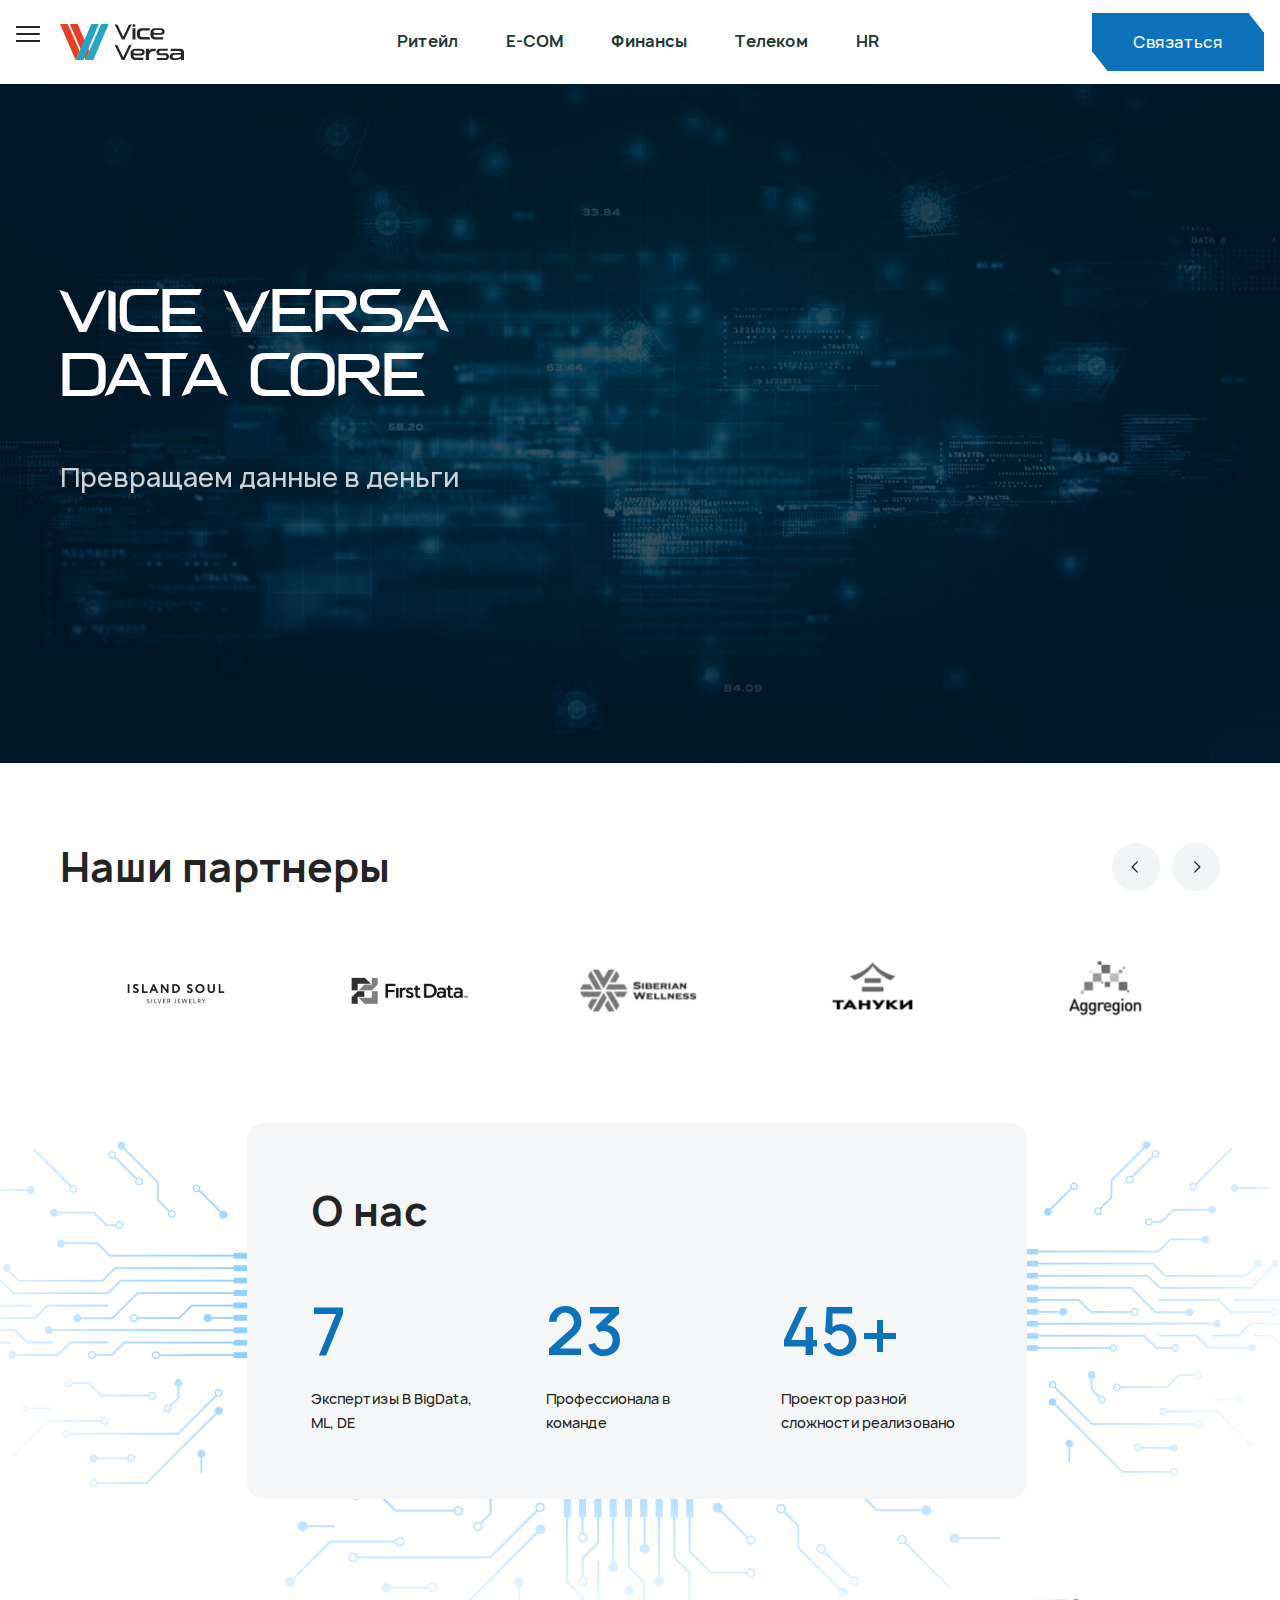
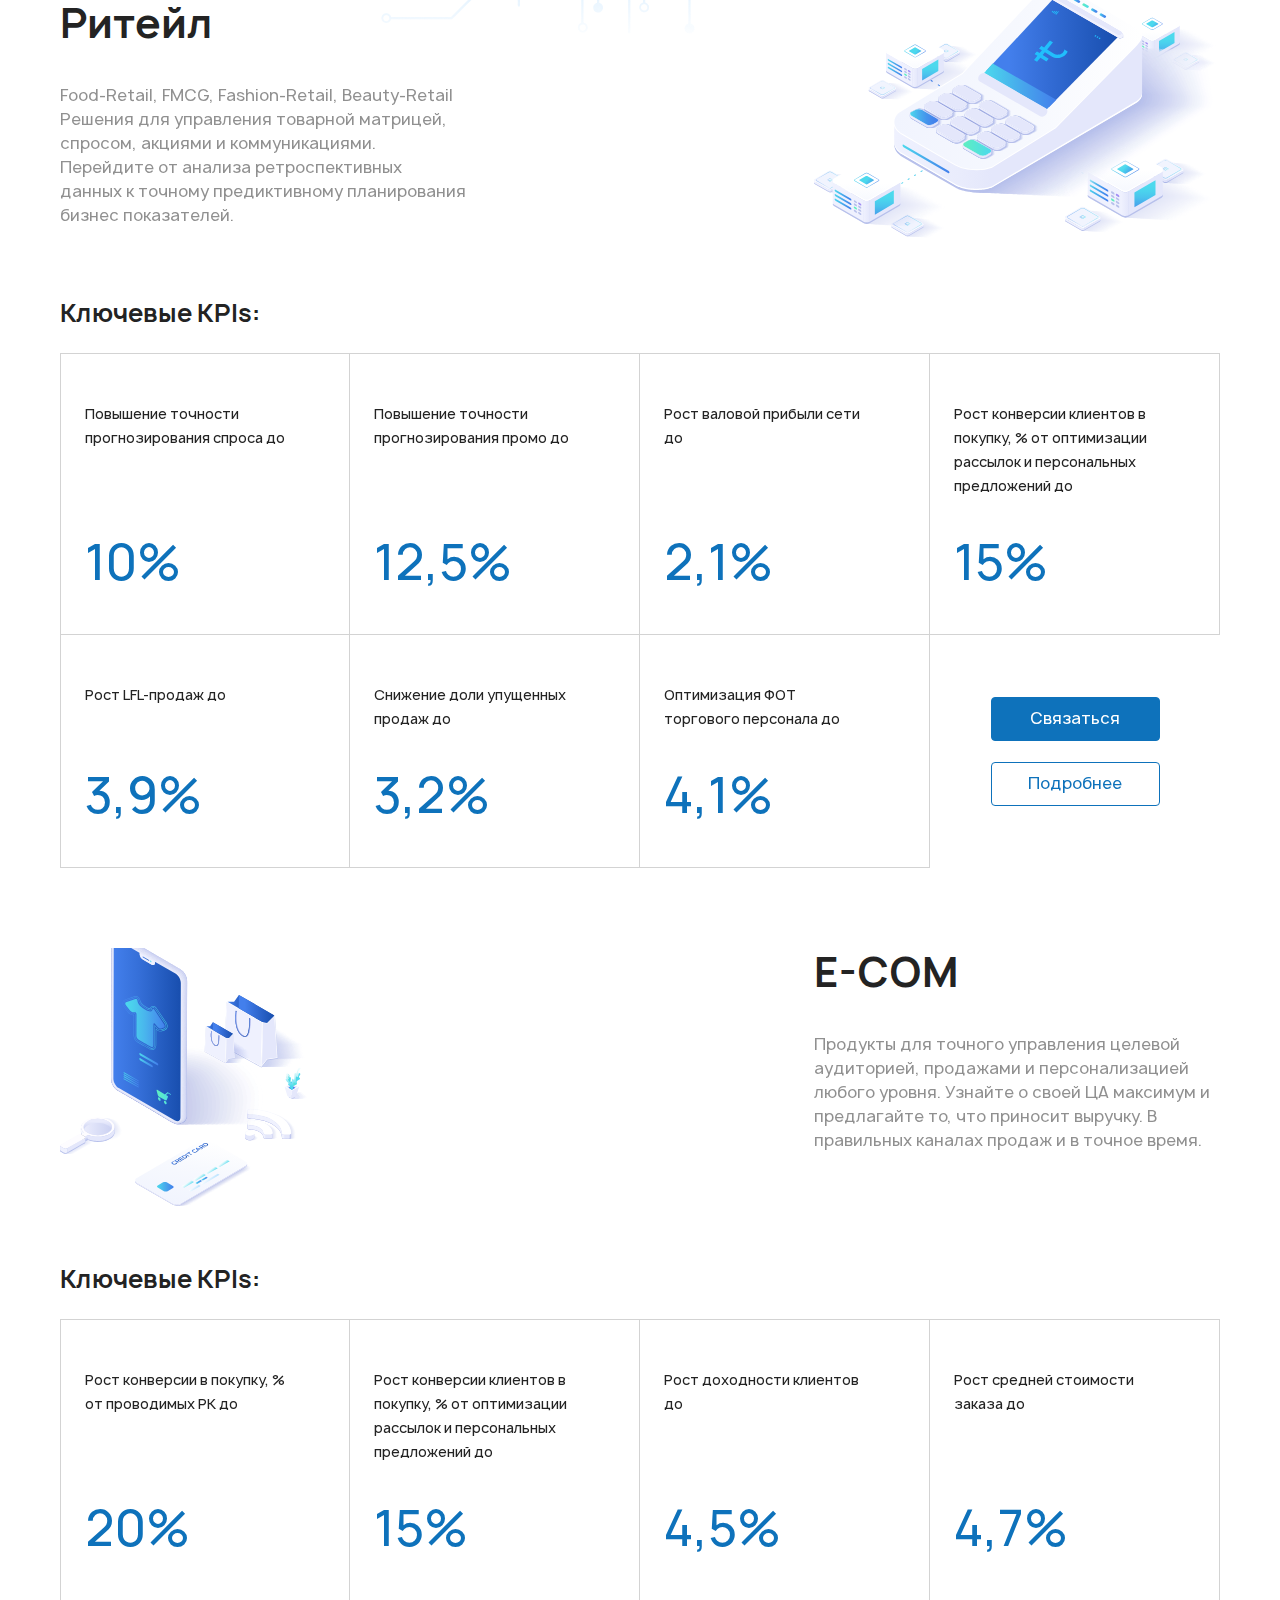
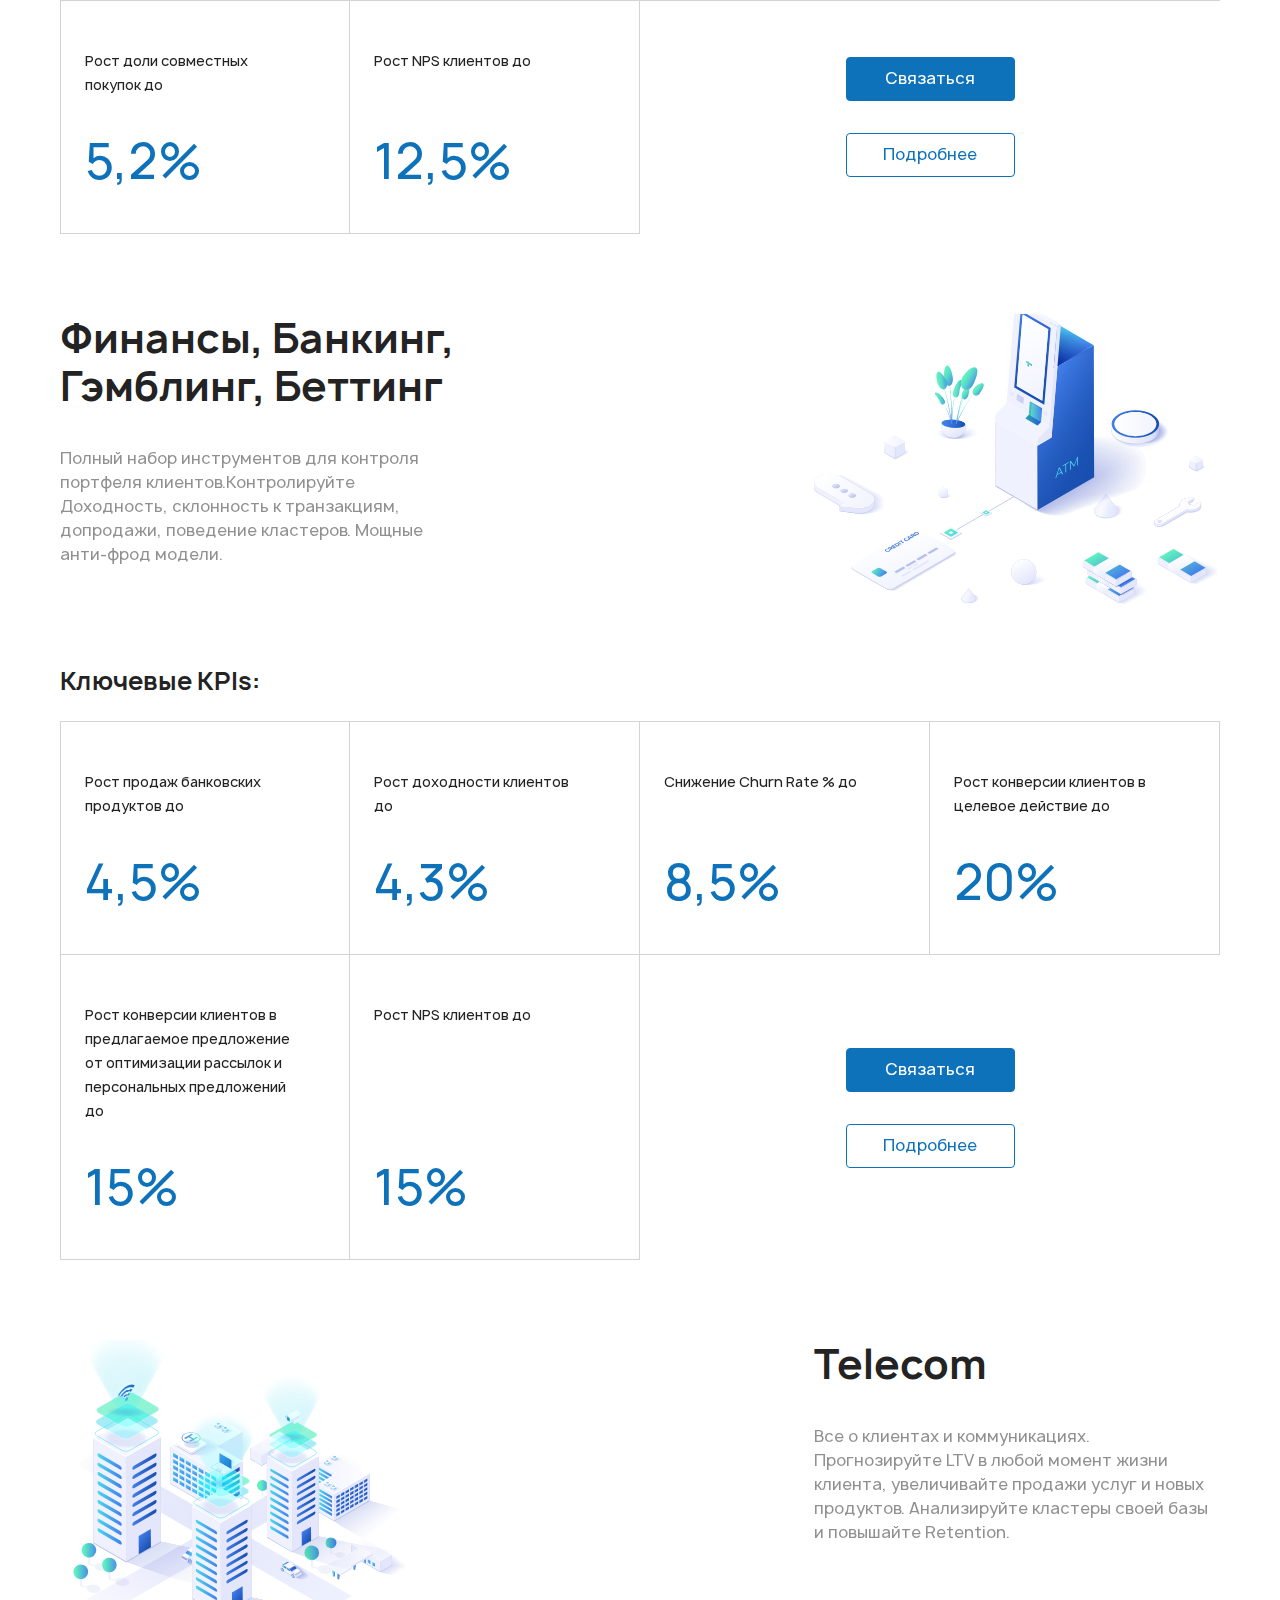
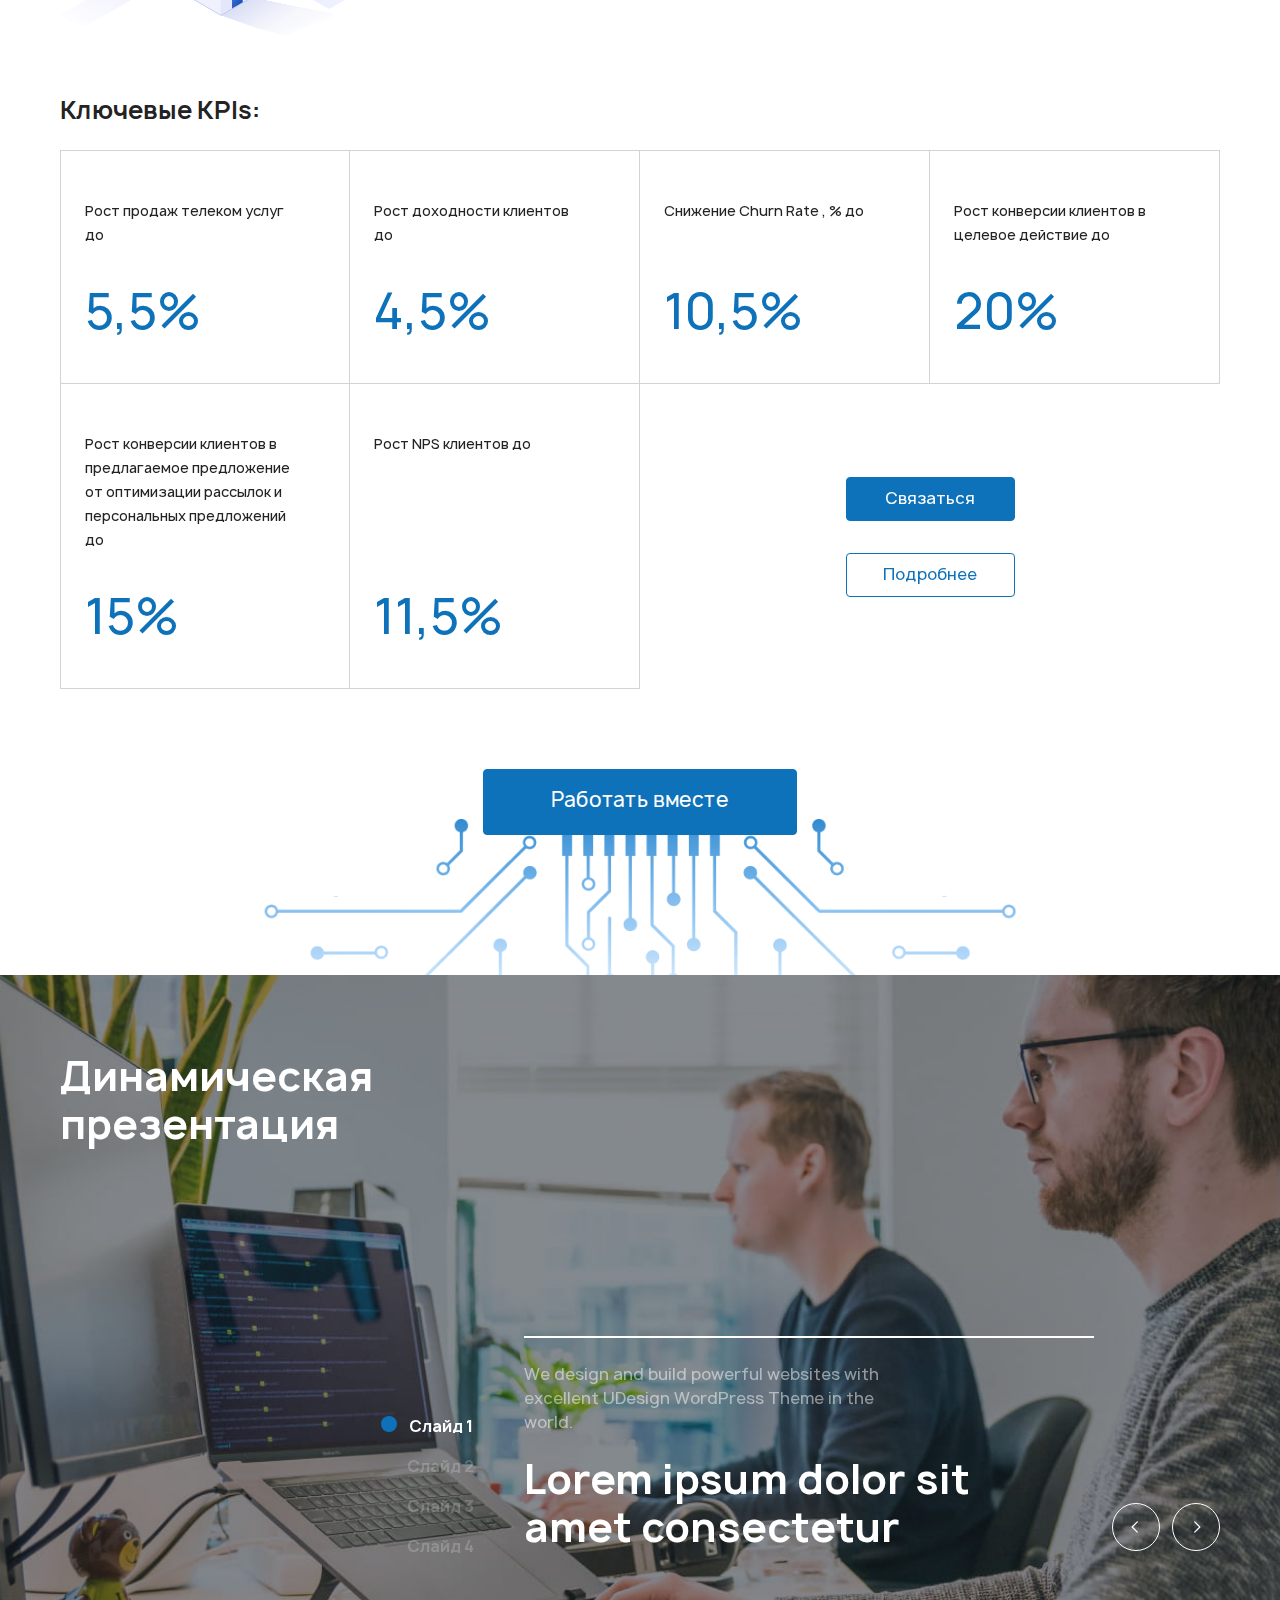
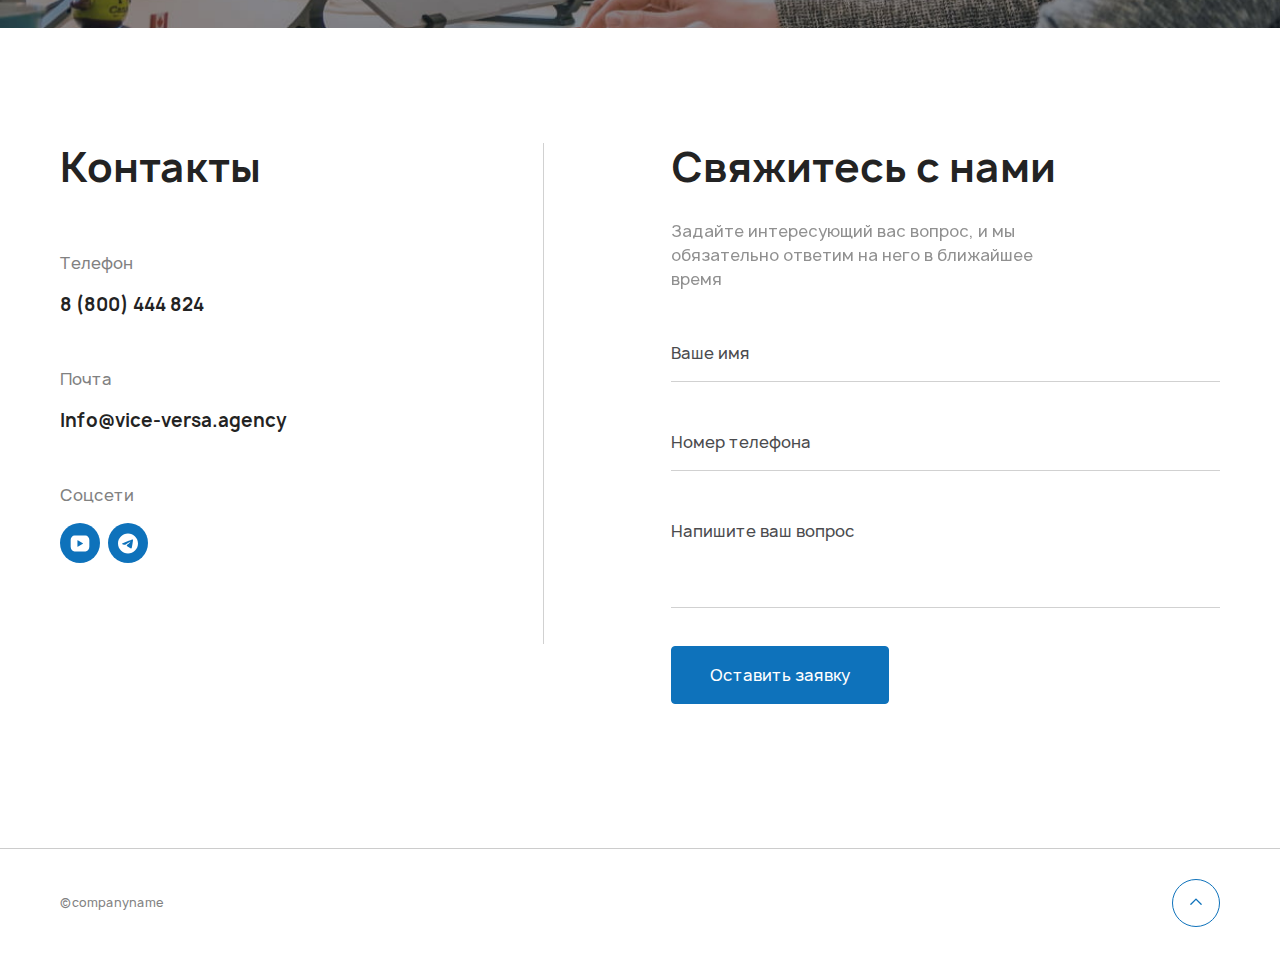
==== data.html @ 633c3de4 "update" ====
<!doctype html>
<html lang="ru">

<head>

	<meta charset="UTF-8">
	<meta name="viewport" content="width=device-width, initial-scale=1.0">
	<title>Дата</title>
	<link rel="stylesheet" href="css/app.css">
	<script>/*! @formatter:off modernizr 3.6.0 (Custom Build) | MIT https://modernizr.com/download/?-overflowscrolling-webp-setclasses !*/!function(e,n,t){function r(e,n){return typeof e===n}function o(){var e,n,t,o,i,s,a;for(var l in _)if(_.hasOwnProperty(l)){if(e=[],n=_[l],n.name&&(e.push(n.name.toLowerCase()),n.options&&n.options.aliases&&n.options.aliases.length))for(t=0;t<n.options.aliases.length;t++)e.push(n.options.aliases[t].toLowerCase());for(o=r(n.fn,"function")?n.fn():n.fn,i=0;i<e.length;i++)s=e[i],a=s.split("."),1===a.length?Modernizr[a[0]]=o:(!Modernizr[a[0]]||Modernizr[a[0]]instanceof Boolean||(Modernizr[a[0]]=new Boolean(Modernizr[a[0]])),Modernizr[a[0]][a[1]]=o),w.push((o?"":"no-")+a.join("-"))}}function i(e){var n=S.className,t=Modernizr._config.classPrefix||"";if(B&&(n=n.baseVal),Modernizr._config.enableJSClass){var r=new RegExp("(^|\\s)"+t+"no-js(\\s|$)");n=n.replace(r,"$1"+t+"js$2")}Modernizr._config.enableClasses&&(n+=" "+t+e.join(" "+t),B?S.className.baseVal=n:S.className=n)}function s(e,n){if("object"==typeof e)for(var t in e)b(e,t)&&s(t,e[t]);else{e=e.toLowerCase();var r=e.split("."),o=Modernizr[r[0]];if(2==r.length&&(o=o[r[1]]),"undefined"!=typeof o)return Modernizr;n="function"==typeof n?n():n,1==r.length?Modernizr[r[0]]=n:(!Modernizr[r[0]]||Modernizr[r[0]]instanceof Boolean||(Modernizr[r[0]]=new Boolean(Modernizr[r[0]])),Modernizr[r[0]][r[1]]=n),i([(n&&0!=n?"":"no-")+r.join("-")]),Modernizr._trigger(e,n)}return Modernizr}function a(e,n){return!!~(""+e).indexOf(n)}function l(){return"function"!=typeof n.createElement?n.createElement(arguments[0]):B?n.createElementNS.call(n,"http://www.w3.org/2000/svg",arguments[0]):n.createElement.apply(n,arguments)}function A(e){return e.replace(/([a-z])-([a-z])/g,function(e,n,t){return n+t.toUpperCase()}).replace(/^-/,"")}function u(e,n){return function(){return e.apply(n,arguments)}}function f(e,n,t){var o;for(var i in e)if(e[i]in n)return t===!1?e[i]:(o=n[e[i]],r(o,"function")?u(o,t||n):o);return!1}function c(n,t,r){var o;if("getComputedStyle"in e){o=getComputedStyle.call(e,n,t);var i=e.console;if(null!==o)r&&(o=o.getPropertyValue(r));else if(i){var s=i.error?"error":"log";i[s].call(i,"getComputedStyle returning null, its possible modernizr test results are inaccurate")}}else o=!t&&n.currentStyle&&n.currentStyle[r];return o}function p(e){return e.replace(/([A-Z])/g,function(e,n){return"-"+n.toLowerCase()}).replace(/^ms-/,"-ms-")}function d(){var e=n.body;return e||(e=l(B?"svg":"body"),e.fake=!0),e}function m(e,t,r,o){var i,s,a,A,u="modernizr",f=l("div"),c=d();if(parseInt(r,10))for(;r--;)a=l("div"),a.id=o?o[r]:u+(r+1),f.appendChild(a);return i=l("style"),i.type="text/css",i.id="s"+u,(c.fake?c:f).appendChild(i),c.appendChild(f),i.styleSheet?i.styleSheet.cssText=e:i.appendChild(n.createTextNode(e)),f.id=u,c.fake&&(c.style.background="",c.style.overflow="hidden",A=S.style.overflow,S.style.overflow="hidden",S.appendChild(c)),s=t(f,e),c.fake?(c.parentNode.removeChild(c),S.style.overflow=A,S.offsetHeight):f.parentNode.removeChild(f),!!s}function g(n,r){var o=n.length;if("CSS"in e&&"supports"in e.CSS){for(;o--;)if(e.CSS.supports(p(n[o]),r))return!0;return!1}if("CSSSupportsRule"in e){for(var i=[];o--;)i.push("("+p(n[o])+":"+r+")");return i=i.join(" or "),m("@supports ("+i+") { #modernizr { position: absolute; } }",function(e){return"absolute"==c(e,null,"position")})}return t}function h(e,n,o,i){function s(){f&&(delete U.style,delete U.modElem)}if(i=r(i,"undefined")?!1:i,!r(o,"undefined")){var u=g(e,o);if(!r(u,"undefined"))return u}for(var f,c,p,d,m,h=["modernizr","tspan","samp"];!U.style&&h.length;)f=!0,U.modElem=l(h.shift()),U.style=U.modElem.style;for(p=e.length,c=0;p>c;c++)if(d=e[c],m=U.style[d],a(d,"-")&&(d=A(d)),U.style[d]!==t){if(i||r(o,"undefined"))return s(),"pfx"==n?d:!0;try{U.style[d]=o}catch(v){}if(U.style[d]!=m)return s(),"pfx"==n?d:!0}return s(),!1}function v(e,n,t,o,i){var s=e.charAt(0).toUpperCase()+e.slice(1),a=(e+" "+x.join(s+" ")+s).split(" ");return r(n,"string")||r(n,"undefined")?h(a,n,o,i):(a=(e+" "+E.join(s+" ")+s).split(" "),f(a,n,t))}function y(e,n,r){return v(e,t,t,n,r)}var w=[],_=[],C={_version:"3.6.0",_config:{classPrefix:"",enableClasses:!0,enableJSClass:!0,usePrefixes:!0},_q:[],on:function(e,n){var t=this;setTimeout(function(){n(t[e])},0)},addTest:function(e,n,t){_.push({name:e,fn:n,options:t})},addAsyncTest:function(e){_.push({name:null,fn:e})}},Modernizr=function(){};Modernizr.prototype=C,Modernizr=new Modernizr;var b,S=n.documentElement,B="svg"===S.nodeName.toLowerCase();!function(){var e={}.hasOwnProperty;b=r(e,"undefined")||r(e.call,"undefined")?function(e,n){return n in e&&r(e.constructor.prototype[n],"undefined")}:function(n,t){return e.call(n,t)}}(),C._l={},C.on=function(e,n){this._l[e]||(this._l[e]=[]),this._l[e].push(n),Modernizr.hasOwnProperty(e)&&setTimeout(function(){Modernizr._trigger(e,Modernizr[e])},0)},C._trigger=function(e,n){if(this._l[e]){var t=this._l[e];setTimeout(function(){var e,r;for(e=0;e<t.length;e++)(r=t[e])(n)},0),delete this._l[e]}},Modernizr._q.push(function(){C.addTest=s}),Modernizr.addAsyncTest(function(){function e(e,n,t){function r(n){var r=n&&"load"===n.type?1==o.width:!1,i="webp"===e;s(e,i&&r?new Boolean(r):r),t&&t(n)}var o=new Image;o.onerror=r,o.onload=r,o.src=n}var n=[{uri:"[data-uri]",name:"webp"},{uri:"[data-uri]",name:"webp.alpha"},{uri:"[data-uri]",name:"webp.animation"},{uri:"[data-uri]",name:"webp.lossless"}],t=n.shift();e(t.name,t.uri,function(t){if(t&&"load"===t.type)for(var r=0;r<n.length;r++)e(n[r].name,n[r].uri)})});var Q="Moz O ms Webkit",x=C._config.usePrefixes?Q.split(" "):[];C._cssomPrefixes=x;var E=C._config.usePrefixes?Q.toLowerCase().split(" "):[];C._domPrefixes=E;var T={elem:l("modernizr")};Modernizr._q.push(function(){delete T.elem});var U={style:T.elem.style};Modernizr._q.unshift(function(){delete U.style}),C.testAllProps=v,C.testAllProps=y,Modernizr.addTest("overflowscrolling",y("overflowScrolling","touch",!0)),o(),i(w),delete C.addTest,delete C.addAsyncTest;for(var P=0;P<Modernizr._q.length;P++)Modernizr._q[P]();e.Modernizr=Modernizr}(window,document);/*! @formatter:on */</script>

</head>

<body>
	<div class="page-wrapper">
		<!--Header-->
		<header id="header" class="header header--data">
			<div class="container header__container">
				<!--Logo-->
				<div class="header__wrapper">
					<div>
						<button class="burger" aria-label="Open menu" aria-expanded="false" data-burger>
							<span class="burger__line"></span>
						</button>
						<a href="index.html" class="header__logo">
							<img src="images/icon/logo.svg" alt="Vice Versa" width="124" height="36">
						</a>
					</div>
					<div class="header__panel" data-mobile-menu="wrapper">
						<!-- Menu -->
						<nav class="nav">
							<ul class="nav__list">
								<li class="nav__item">
									<a href="#retail" class="nav__link nav__link--data js-smooth-scroll">
										<span>Ритейл</span>
									</a>
								</li>
								<li class="nav__item">
									<a href="#ecom" class="nav__link nav__link--data js-smooth-scroll">
										<span>E-COM</span>
									</a>
								</li>
								<li class="nav__item">
									<a href="#finance" class="nav__link nav__link--data js-smooth-scroll">
										<span>Финансы</span>
									</a>
								</li>
								<li class="nav__item">
									<a href="#telecom" class="nav__link nav__link--data js-smooth-scroll">
										<span>Телеком</span>
									</a>
								</li>
								<li class="nav__item">
									<a href="#hr" class="nav__link nav__link--data js-smooth-scroll">
										<span>HR</span>
									</a>
								</li>
							</ul>

						</nav>
					</div>
					<button type="button" class="b-btn b-btn--secondary b-btn--blue header__data js-show-popup" data-trigger="connection-blue">
						<span>
							Связаться
						</span>
						<svg width="40" height="40" viewBox="0 0 40 40" fill="none" xmlns="http://www.w3.org/2000/svg">
							<path fill-rule="evenodd" clip-rule="evenodd" d="M13.7878 13.3141C13.0132 13.3141 12.5301 14.0082 12.7513 14.6639C13.5447 17.0153 15.0232 20.5524 17.228 22.7573C19.4329 24.9621 22.9701 26.4406 25.3214 27.234C25.9771 27.4552 26.6712 26.9721 26.6712 26.1975V23.81C26.6712 23.7245 26.6249 23.6459 26.5503 23.6044L24.4706 22.4481C24.4027 22.4104 24.3205 22.4086 24.251 22.4433L22.0331 23.5522C21.8945 23.6216 21.7368 23.6433 21.5845 23.6141L21.7175 22.9209C21.5845 23.6141 21.5847 23.6142 21.5845 23.6141L21.5825 23.6137L21.5798 23.6132L21.5727 23.6118L21.5515 23.6074C21.5342 23.6037 21.5108 23.5985 21.4817 23.5916C21.4237 23.5779 21.3429 23.5574 21.2434 23.5287C21.0446 23.4713 20.7692 23.3806 20.4492 23.2442C19.8118 22.9726 18.9798 22.5125 18.2263 21.759C17.4729 21.0056 17.0116 20.1724 16.7387 19.5342C16.6016 19.2136 16.5102 18.9377 16.4523 18.7386C16.4233 18.6389 16.4026 18.558 16.3887 18.4999C16.3818 18.4708 16.3766 18.4474 16.3728 18.4301L16.3683 18.4088L16.3669 18.4018L16.3664 18.3991L16.3662 18.398C16.3661 18.3978 16.366 18.3971 17.0589 18.2623L16.3662 18.398C16.3364 18.2452 16.3579 18.0859 16.4275 17.9467L17.5366 15.7284C17.5713 15.659 17.5696 15.5769 17.5319 15.509C17.5319 15.509 17.5319 15.509 17.5319 15.509L16.3807 13.4353C16.3391 13.3604 16.2603 13.3141 16.1749 13.3141H13.7878ZM17.8076 18.3433C17.8077 18.3437 17.8078 18.3441 17.8079 18.3445C17.8524 18.4972 17.9253 18.7185 18.0368 18.9792C18.2609 19.5034 18.6328 20.169 19.2246 20.7607C19.2245 20.7607 19.2246 20.7607 19.2246 20.7607M19.2246 20.7607C19.8162 21.3524 20.4803 21.7228 21.0026 21.9454C21.2624 22.0561 21.4828 22.1284 21.6349 22.1723C21.6346 22.1722 21.6352 22.1724 21.6349 22.1723L23.6196 21.1806C23.6196 21.1806 23.6196 21.1806 23.6196 21.1806C24.1061 20.9374 24.6813 20.95 25.1566 21.2142L27.2362 22.3704C27.7589 22.661 28.083 23.2121 28.083 23.81V26.1975C28.083 27.8546 26.5184 29.1278 24.8701 28.5716C22.4892 27.7683 18.6808 26.2066 16.2298 23.7555C13.7787 21.3046 12.217 17.4961 11.4137 15.1153C10.8575 13.467 12.1307 11.9023 13.7878 11.9023H16.1749C16.7733 11.9023 17.3245 12.2269 17.6149 12.7499L18.7662 14.8238C19.03 15.2989 19.0424 15.8737 18.7993 16.3598L17.8076 18.3433" fill="#25A4C4" />
							<rect x="0.5" y="0.5" width="39" height="39" rx="19.5" stroke="#25A4C4" />
						</svg>
					</button>
				</div>
				<div class="header-menu">
					<div class="header-menu__overlay" data-overlay>
						<div class="header-menu__panel" data-menu>
							<div class="header-menu__top">
								<button class="header-menu__close" data-close>
									<svg width="32" height="32" viewBox="0 0 32 32" fill="none" xmlns="http://www.w3.org/2000/svg">
										<path fill-rule="evenodd" clip-rule="evenodd" d="M17.6316 15.9997L22.5213 20.8894C22.9713 21.3395 22.9713 22.0692 22.5213 22.5193C22.0712 22.9694 21.3414 22.9694 20.8914 22.5193L16.0017 17.6296L11.112 22.5193C10.6619 22.9694 9.93218 22.9694 9.48209 22.5193C9.03201 22.0692 9.03201 21.3395 9.48209 20.8894L14.3718 15.9997L9.48209 11.11C9.03201 10.66 9.03201 9.93022 9.48209 9.48014C9.93218 9.03006 10.6619 9.03006 11.112 9.48014L16.0017 14.3698L20.8914 9.48014C21.3414 9.03006 22.0712 9.03006 22.5213 9.48014C22.9713 9.93022 22.9713 10.66 22.5213 11.11L17.6316 15.9997Z" fill="#232323" />
									</svg>
								</button>
								<svg class="header-menu__logo" width="124" height="36" viewBox="0 0 124 36" fill="none" xmlns="http://www.w3.org/2000/svg">
									<g clip-path="url(#clip0_399_9104)">
										<path d="M68.7268 1.02891L71.808 0.000484824L64.4967 15.3754H61.8855L54.5742 0.000484824L57.6554 1.02891L63.1911 12.6501L68.7268 1.02891ZM75.4637 15.3754H72.487V4.21703H75.4637V15.3754ZM74.9937 2.52012C74.7121 2.7842 74.3381 2.93149 73.9492 2.93149C73.5603 2.93149 73.1864 2.7842 72.9047 2.52012C72.6482 2.23561 72.5005 1.87193 72.487 1.4917C72.4839 1.30157 72.5193 1.11274 72.591 0.936187C72.6627 0.759634 72.7694 0.598881 72.9047 0.463276C73.0354 0.317461 73.1962 0.200759 73.3763 0.120956C73.5564 0.0411528 73.7517 8.25391e-05 73.9492 0.000484824C74.1475 -0.00485646 74.3444 0.0339944 74.5253 0.114133C74.7061 0.194273 74.8663 0.313627 74.9937 0.463276C75.1457 0.588745 75.2669 0.746415 75.3483 0.924502C75.4297 1.10259 75.4691 1.29649 75.4637 1.4917C75.4588 1.68529 75.4147 1.87597 75.334 2.05257C75.2533 2.22916 75.1376 2.38812 74.9937 2.52012ZM82.4095 13.0101H89.4074L90.1908 15.3754H81.4694C80.2692 15.3892 79.1096 14.9472 78.2316 14.1413C77.7967 13.7955 77.4482 13.3561 77.2128 12.8569C76.9774 12.3577 76.8614 11.812 76.8737 11.2617V8.2793C76.866 7.72975 76.9841 7.18555 77.2192 6.68705C77.4542 6.18856 77.8002 5.74857 78.2316 5.39971C79.0894 4.59511 80.2325 4.15228 81.4172 4.1656H90.1386L89.3552 6.53098H82.4095C82.0935 6.49799 81.774 6.53642 81.4753 6.64335C81.1767 6.75028 80.9067 6.92289 80.6861 7.14804C80.4411 7.34614 80.2472 7.59847 80.1201 7.88444C79.993 8.17041 79.9364 8.48191 79.9549 8.79351V10.7475C79.9245 11.0604 79.9756 11.3758 80.1036 11.6637C80.2315 11.9517 80.432 12.2027 80.6861 12.393C81.1696 12.7907 81.7794 13.0091 82.4095 13.0101ZM95.5698 10.8504C94.4209 10.7989 93.742 10.6447 93.4809 10.3876V11.056C93.4626 11.3602 93.5196 11.6641 93.647 11.9418C93.7743 12.2194 93.9682 12.4625 94.212 12.6501C94.6955 13.0478 95.3053 13.2662 95.9354 13.2672H103.56L102.829 15.3754H95.0476C93.8473 15.3892 92.6878 14.9472 91.8097 14.1413C91.3798 13.7967 91.0396 13.3559 90.8175 12.8558C90.5675 12.361 90.4422 11.8143 90.4519 11.2617V8.2793C90.4442 7.72975 90.5623 7.18555 90.7973 6.68705C91.0324 6.18856 91.3784 5.74857 91.8097 5.39971C92.6676 4.59511 93.8107 4.15228 94.9954 4.1656H99.9044C100.682 4.14898 101.458 4.2531 102.202 4.47413C102.739 4.61776 103.226 4.9021 103.612 5.29687C103.892 5.6022 104.122 5.94931 104.291 6.3253C104.441 6.68382 104.512 7.06923 104.5 7.45656C104.509 7.76598 104.491 8.07557 104.448 8.38214C104.382 8.68561 104.277 8.97943 104.135 9.2563C103.965 9.58673 103.714 9.86971 103.403 10.079C103.016 10.3272 102.594 10.5178 102.15 10.6447C101.519 10.8006 100.868 10.8698 100.218 10.8504H95.5698ZM100.74 6.06819H95.2043C95.0108 6.09061 94.8189 6.12496 94.6298 6.17103C94.4258 6.19928 94.2301 6.26935 94.0554 6.37672C93.9032 6.50058 93.7634 6.63831 93.6376 6.78809C93.5251 7.01139 93.4712 7.2589 93.4809 7.50798C93.4855 7.70074 93.5207 7.8916 93.5853 8.07362C93.6604 8.21775 93.7478 8.35537 93.8465 8.48499C93.9781 8.58215 94.1179 8.66816 94.2642 8.74209C94.4144 8.80066 94.573 8.83538 94.7343 8.84494C94.8909 8.84494 94.9954 8.89636 95.0998 8.89636H100.218C101.523 8.89636 102.202 8.43357 102.202 7.45656C102.203 7.26209 102.161 7.06978 102.08 6.89243C101.999 6.71509 101.88 6.55681 101.732 6.42814C101.606 6.29694 101.451 6.19619 101.279 6.13376C101.107 6.07132 100.922 6.04888 100.74 6.06819Z" fill="#262626" />
										<path d="M68.7268 21.5968L71.808 20.5684L64.4967 35.9433H61.8855L54.5742 20.5684L57.6554 21.5968L63.1911 33.2694L68.7268 21.5968ZM75.6726 31.4182C74.5237 31.3668 73.8448 31.2126 73.5836 30.9554V31.6239C73.5654 31.9281 73.6224 32.232 73.7497 32.5097C73.8771 32.7873 74.071 33.0304 74.3148 33.218C74.7983 33.6157 75.4081 33.8341 76.0382 33.835H83.6628L82.9317 35.9433H75.2026C74.0023 35.9571 72.8428 35.5151 71.9647 34.7092C71.5422 34.3529 71.2024 33.9114 70.9681 33.4146C70.7339 32.9178 70.6107 32.3773 70.6069 31.8296V28.8472C70.5992 28.2976 70.7173 27.7534 70.9523 27.2549C71.1874 26.7564 71.5334 26.3164 71.9647 25.9676C72.8226 25.163 73.9657 24.7201 75.1504 24.7335H80.0594C80.837 24.7169 81.6125 24.821 82.3572 25.042C82.8942 25.1856 83.3815 25.47 83.7673 25.8647C84.0474 26.1701 84.2765 26.5172 84.4462 26.8932C84.5706 27.2584 84.641 27.6394 84.6551 28.0244C84.6637 28.3339 84.6463 28.6434 84.6029 28.95C84.5371 29.2535 84.4318 29.5473 84.2895 29.8242C84.12 30.1546 83.8685 30.4376 83.5584 30.6469C83.1711 30.8951 82.7488 31.0857 82.305 31.2126C81.6736 31.3685 81.0234 31.4377 80.3727 31.4182H75.6726ZM80.8428 26.6361H75.307C75.1136 26.6585 74.9217 26.6928 74.7326 26.7389C74.5286 26.7672 74.3329 26.8372 74.1581 26.9446C74.006 27.0685 73.8661 27.2062 73.7403 27.356C73.6278 27.5793 73.5739 27.8268 73.5836 28.0759C73.5883 28.2686 73.6235 28.4595 73.6881 28.6415C73.7436 28.7957 73.8327 28.9361 73.9492 29.0529C74.0809 29.15 74.2206 29.236 74.367 29.31C74.5172 29.3685 74.6758 29.4033 74.837 29.4128C74.9937 29.4128 75.0981 29.4642 75.2026 29.4642H80.3205C81.6261 29.4642 82.305 29.0014 82.305 28.0244C82.3054 27.83 82.2637 27.6376 82.1827 27.4603C82.1016 27.283 81.9831 27.1247 81.835 26.996C81.5631 26.7557 81.208 26.6269 80.8428 26.6361ZM91.8619 24.8363H96.0921L95.2565 27.2017H93.2198C92.6572 27.201 92.1 27.3096 91.5802 27.5213C91.0603 27.7329 90.588 28.0435 90.1902 28.4352C89.7924 28.8269 89.477 29.292 89.262 29.8038C89.047 30.3157 88.9367 30.8643 88.9374 31.4182V35.9947H85.8562V24.8363H88.9896V26.7903L89.4597 26.1219C89.7269 25.7215 90.0843 25.3871 90.5041 25.1448C90.9223 24.9288 91.3899 24.8225 91.8619 24.8363ZM108.051 30.287C108.624 30.9361 108.939 31.7669 108.939 32.6266C108.939 33.4863 108.624 34.3171 108.051 34.9663C107.752 35.2971 107.38 35.5569 106.964 35.7261C106.548 35.8953 106.098 35.9695 105.649 35.9433H96.5099L97.1366 34.0407H105.127C105.304 34.0384 105.478 34.0007 105.64 33.93C105.801 33.8593 105.947 33.757 106.067 33.6294C106.189 33.5082 106.285 33.3635 106.348 33.2042C106.411 33.0449 106.44 32.8745 106.432 32.7038C106.438 32.3447 106.308 31.9964 106.067 31.7268C105.972 31.5992 105.845 31.4986 105.699 31.4354C105.552 31.3721 105.39 31.3484 105.231 31.3668H99.6433C99.2017 31.3928 98.7599 31.3182 98.3523 31.1487C97.9447 30.9793 97.5823 30.7196 97.2932 30.3898C96.6892 29.7662 96.3522 28.9376 96.3522 28.0759C96.3522 27.2141 96.6892 26.3855 97.2932 25.7619C97.5746 25.423 97.9358 25.1569 98.3453 24.9867C98.7548 24.8164 99.2004 24.7471 99.6433 24.7849H108.051L107.477 26.6875H100.27C100.111 26.6756 99.9523 26.7021 99.8066 26.7649C99.6609 26.8277 99.5331 26.9247 99.4344 27.0474C99.3119 27.1686 99.2162 27.3133 99.1533 27.4726C99.0904 27.6319 99.0616 27.8023 99.0688 27.973C99.0602 28.3081 99.1711 28.6356 99.3822 28.8986C99.5024 29.0263 99.6477 29.1286 99.8093 29.1993C99.9709 29.27 100.145 29.3077 100.322 29.31H105.701C106.141 29.2958 106.579 29.3758 106.985 29.5444C107.391 29.7131 107.755 29.9665 108.051 30.287ZM123.092 25.6591C123.764 26.4651 124.083 27.5009 123.98 28.5386V35.9947H121.003V34.5549C119.801 35.4602 118.338 35.9645 116.825 35.9947H113.378C112.878 36.0202 112.377 35.9418 111.909 35.7646C111.441 35.5875 111.017 35.3155 110.662 34.9663C110.329 34.6668 110.063 34.3013 109.883 33.8936C109.703 33.486 109.613 33.0454 109.618 32.6009C109.596 32.1466 109.678 31.6931 109.859 31.2746C110.04 30.856 110.314 30.4832 110.662 30.1841C111.007 29.8083 111.425 29.5052 111.892 29.2931C112.359 29.081 112.864 28.9643 113.378 28.95H121.003V28.7958C121.007 28.5657 120.962 28.3374 120.872 28.125C120.783 27.9127 120.649 27.7209 120.481 27.5616C120.308 27.3804 120.097 27.24 119.862 27.1509C119.626 27.0618 119.374 27.0264 119.123 27.0474H110.401L111.028 24.7849H120.637C121.085 24.7562 121.535 24.819 121.957 24.9694C122.38 25.1199 122.766 25.3547 123.092 25.6591ZM121.003 32.3438V30.7498H114.37C114.137 30.7459 113.905 30.7896 113.689 30.8781C113.474 30.9666 113.279 31.0979 113.117 31.264C112.962 31.4201 112.841 31.6052 112.76 31.8084C112.679 32.0115 112.641 32.2286 112.647 32.4467C112.644 32.8855 112.813 33.3087 113.117 33.6294C113.289 33.7964 113.493 33.9279 113.717 34.0162C113.941 34.1045 114.181 34.1478 114.423 34.1436H116.668C117.477 34.1486 118.278 33.9917 119.023 33.6823C119.768 33.3729 120.442 32.9175 121.003 32.3438Z" fill="#262626" />
										<mask id="mask0_399_9104" style="mask-type:luminance" maskUnits="userSpaceOnUse" x="0" y="0" width="49" height="36">
											<path d="M48.5681 0H0V35.9949H48.5681V0Z" fill="white" />
										</mask>
										<g mask="url(#mask0_399_9104)">
											<path d="M41.2027 0L25.3789 35.9949H33.3169L48.6185 0H41.2027Z" fill="#25A4C4" />
											<path d="M25.3791 35.9949L9.81641 0H17.5977L29.3481 26.9447L25.3791 35.9949Z" fill="#E84027" />
											<path d="M31.3863 0L15.5625 35.9949H23.5005L38.8021 0H31.3863Z" fill="#25A4C4" />
											<path d="M15.5627 35.9949L0 0H7.78133L19.5317 26.9447L15.5627 35.9949Z" fill="#E84027" />
										</g>
									</g>
									<defs>
										<clipPath id="clip0_399_9104">
											<rect width="124" height="36" fill="white" />
										</clipPath>
									</defs>
								</svg>
							</div>
							<div class="header-menu__wrap">
								<div class="menu-contacts menu-contacts--nav">
									<div class="menu-contacts__title">
										Меню
									</div>
									<ul class="header-menu__nav">
										<li>
											<a href="index.html" class="header-menu__link header-menu__link--data">Главная</a>
										</li>
										<li>
											<a href="data.html" class="header-menu__link header-menu__link--data">Дата сайнс</a>
										</li>
										<li>
											<a href="marketing.html" class="header-menu__link header-menu__link--data">Маркетинг</a>
										</li>
										<li>
											<a href="production.html" class="header-menu__link header-menu__link--data">Видео
												продакшн</a>
										</li>
									</ul>
								</div>
								<div class="header-menu__bottom">
									<div class="menu-contacts">
										<div class="menu-contacts__title">
											Контакты
										</div>
										<ul class="menu-contacts__list">
											<li class="menu-contacts__item">
												<a href="tel:+74956699271">+7(495) 66-99-271</a>
											</li>
											<li class="menu-contacts__item menu-contacts__item--none">
												<a href="mailto:mailto:mail@mail.ru">mailto:mail@mail.ru</a>
											</li>
										</ul>
										<button type="button" class="b-btn b-btn--main">Связаться</button>
									</div>
									<div class="menu-contacts">
										<div class="menu-contacts__title">
											Соцсети
										</div>
										<div class="socials socials--menu socials--data">
											<div class="socials__item">
												<button class="socials__button">
													<img src="images/icon/youtube.svg" alt="" width="24" height="24">
												</button>
											</div>
											<div class="socials__item">
												<button class="socials__button">
													<img src="images/icon/tg.svg" alt="" width="24" height="24">
												</button>
											</div>
										</div>
									</div>
								</div>
							</div>
						</div>
					</div>
				</div>
			</div>
		</header>

		<main class="main">

			<section class="hero hero--data">
				<div class="container">
					<div class="hero__wrapper">
						<h1 class="hero__title hero__title--data">
							Vice Versa Data Core
						</h1>
						<div class="hero__text hero__text--data">
							<p>
								Превращаем данные в деньги
							</p>
						</div>
					</div>
				</div>
			</section>

			<section class="partners" data-slider="partnersMain-slider">
				<div class="container">
					<div class="section-header partners__head">
						<h2 class="section-title">
							Наши партнеры
						</h2>
						<div class="swiper-nav">
							<div class="partners-slider-prev swiper-button swiper-button--prev">
								<svg width="48" height="48" viewBox="0 0 48 48" fill="none" xmlns="http://www.w3.org/2000/svg">
									<circle cx="24" cy="24" r="24" transform="rotate(180 24 24)" fill="#F1F5F6" />
									<path fill-rule="evenodd" clip-rule="evenodd" d="M25.7403 18.4031C25.9913 18.6542 25.9913 19.0612 25.7403 19.3123L21.052 24.0006L25.7403 28.6888C25.9913 28.9399 25.9913 29.3469 25.7403 29.598C25.4892 29.849 25.0822 29.849 24.8311 29.598L19.6883 24.4551C19.4372 24.2041 19.4372 23.797 19.6883 23.546L24.8311 18.4031C25.0822 18.1521 25.4892 18.1521 25.7403 18.4031Z" fill="#1C1B1E" />
								</svg>
							</div>
							<div class="partners-slider-next swiper-button swiper-button--next">
								<svg width="48" height="48" viewBox="0 0 48 48" fill="none" xmlns="http://www.w3.org/2000/svg">
									<circle cx="24" cy="24" r="24" fill="#F1F5F6" />
									<path fill-rule="evenodd" clip-rule="evenodd" d="M22.2597 29.5969C22.0087 29.3458 22.0087 28.9388 22.2597 28.6877L26.948 23.9994L22.2597 19.3112C22.0087 19.0601 22.0087 18.6531 22.2597 18.402C22.5108 18.151 22.9178 18.151 23.1689 18.402L28.3117 23.5449C28.5628 23.7959 28.5628 24.203 28.3117 24.454L23.1689 29.5969C22.9178 29.8479 22.5108 29.8479 22.2597 29.5969Z" fill="#1C1B1E" />
								</svg>
							</div>
						</div>
					</div>
					<div class="swiper swiper-partners">
						<div class="swiper-wrapper">
							<div class="swiper-slide">
								<picture>
									<source srcset="images/data/partners/partners-1.webp 1x, images/data/partners/partners-1@2x.webp 1.3x" type="image/webp">
									<source srcset="images/data/partners/partners-1.jpg 1x, images/data/partners/partners-1@2x.jpg 1.3x" type="image/jpg">
									<img src="images/data/partners/partners-1.jpg" alt="" width="166" height="104">
								</picture>
							</div>
							<div class="swiper-slide">
								<picture>
									<source srcset="images/data/partners/partners-2.webp 1x, images/data/partners/partners-2@2x.webp 1.3x" type="image/webp">
									<source srcset="images/data/partners/partners-2.jpg 1x, images/data/partners/partners-2@2x.jpg 1.3x" type="image/jpg">
									<img src="images/data/partners/partners-2.jpg" alt="" width="166" height="104">
								</picture>
							</div>
							<div class="swiper-slide">
								<picture>
									<source srcset="images/data/partners/partners-3.webp 1x, images/data/partners/partners-3@2x.webp 1.3x" type="image/webp">
									<source srcset="images/data/partners/partners-3.jpg 1x, images/data/partners/partners-3@2x.jpg 1.3x" type="image/jpg">
									<img src="images/data/partners/partners-3.jpg" alt="" width="166" height="104">
								</picture>
							</div>
							<div class="swiper-slide">
								<picture>
									<source srcset="images/data/partners/partners-4.webp 1x, images/data/partners/partners-4@2x.webp 1.3x" type="image/webp">
									<source srcset="images/data/partners/partners-4.jpg 1x, images/data/partners/partners-4@2x.jpg 1.3x" type="image/jpg">
									<img src="images/data/partners/partners-4.jpg" alt="" width="166" height="104">
								</picture>
							</div>
							<div class="swiper-slide">
								<picture>
									<source srcset="images/data/partners/partners-5.webp 1x, images/data/partners/partners-5@2x.webp 1.3x" type="image/webp">
									<source srcset="images/data/partners/partners-5.jpg 1x, images/data/partners/partners-5@2x.jpg 1.3x" type="image/jpg">
									<img src="images/data/partners/partners-5.jpg" alt="" width="166" height="104">
								</picture>
							</div>
							<div class="swiper-slide">
								<picture>
									<source srcset="images/data/partners/partners-6.webp 1x, images/data/partners/partners-6@2x.webp 1.3x" type="image/webp">
									<source srcset="images/data/partners/partners-6.jpg 1x, images/data/partners/partners-6@2x.jpg 1.3x" type="image/jpg">
									<img src="images/data/partners/partners-6.jpg" alt="" width="166" height="104">
								</picture>
							</div>
						</div>
					</div>
				</div>
			</section>

			<section class="about">
				<div class="container">
					<div class="about__wrapper">
						<div class="about__main">
							<h2 class="section-title about__title">
								О нас
							</h2>
							<ul class="about__list">
								<li class="about__item">
									<div class="about__count">
										7
									</div>
									<div class="about__text">
										Экспертизы
										В BigData, ML, DE
									</div>
								</li>
								<li class="about__item">
									<div class="about__count">
										23
									</div>
									<div class="about__text">
										Профессионала в команде
									</div>
								</li>
								<li class="about__item">
									<div class="about__count">
										45+
									</div>
									<div class="about__text">
										Проектор разной
										сложности реализовано
									</div>
								</li>
							</ul>
						</div>
					</div>
				</div>
			</section>

			<section class="data data--retail" data-slider="retail-slider" id="retail">
				<div class="container">
					<div class="data__head data__head--retail">
						<div class="data__wrap">
							<h2 class="section-title data__title">
								Ритейл
							</h2>
							<div class="data__text">
								<p>
									Food-Retail, FMCG, Fashion-Retail, Beauty-Retail
									Решения для управления товарной матрицей, спросом, акциями и коммуникациями.
									Перейдите от анализа ретроспективных данных к точному предиктивному планирования бизнес
									показателей.
								</p>
							</div>
						</div>
						<div class="data__img">
							<img src="images/data/data/retail/retail.svg" alt="" width="400" height="249">
						</div>
					</div>
					<div class="data__wrapper">
						<h3 class="data__name">
							Ключевые KPIs:
						</h3>
						<div class="swiper-nav swiper-nav--data">
							<div class="retail-slider-prev swiper-button swiper-button--prev">
								<svg width="48" height="48" viewBox="0 0 48 48" fill="none" xmlns="http://www.w3.org/2000/svg">
									<circle cx="24" cy="24" r="24" transform="rotate(180 24 24)" fill="#F1F5F6" />
									<path fill-rule="evenodd" clip-rule="evenodd" d="M25.7403 18.4031C25.9913 18.6542 25.9913 19.0612 25.7403 19.3123L21.052 24.0006L25.7403 28.6888C25.9913 28.9399 25.9913 29.3469 25.7403 29.598C25.4892 29.849 25.0822 29.849 24.8311 29.598L19.6883 24.4551C19.4372 24.2041 19.4372 23.797 19.6883 23.546L24.8311 18.4031C25.0822 18.1521 25.4892 18.1521 25.7403 18.4031Z" fill="#1C1B1E" />
								</svg>
							</div>
							<div class="retail-slider-next swiper-button swiper-button--next">
								<svg width="48" height="48" viewBox="0 0 48 48" fill="none" xmlns="http://www.w3.org/2000/svg">
									<circle cx="24" cy="24" r="24" fill="#F1F5F6" />
									<path fill-rule="evenodd" clip-rule="evenodd" d="M22.2597 29.5969C22.0087 29.3458 22.0087 28.9388 22.2597 28.6877L26.948 23.9994L22.2597 19.3112C22.0087 19.0601 22.0087 18.6531 22.2597 18.402C22.5108 18.151 22.9178 18.151 23.1689 18.402L28.3117 23.5449C28.5628 23.7959 28.5628 24.203 28.3117 24.454L23.1689 29.5969C22.9178 29.8479 22.5108 29.8479 22.2597 29.5969Z" fill="#1C1B1E" />
								</svg>
							</div>
						</div>
						<div class="data__grid">
							<div class="swiper swiper--retail">
								<div class="swiper-wrapper">
									<div class="swiper-slide">
										<div class="data__item">
											<div class="data__about">
												<p>
													Повышение точности прогнозирования спроса до
												</p>
											</div>
											<div class="data__num">
												10%
											</div>
										</div>
									</div>
									<div class="swiper-slide">
										<div class="data__item">
											<div class="data__about">
												<p>
													Повышение точности прогнозирования промо до
												</p>
											</div>
											<div class="data__num">
												12,5%
											</div>
										</div>
									</div>
									<div class="swiper-slide">
										<div class="data__item">
											<div class="data__about">
												<p>
													Рост валовой прибыли сети до
												</p>
											</div>
											<div class="data__num">
												2,1%
											</div>
										</div>
									</div>
									<div class="swiper-slide">
										<div class="data__item">
											<div class="data__about">
												<p>
													Рост конверсии клиентов в покупку, % от оптимизации рассылок и персональных
													предложений до
												</p>
											</div>
											<div class="data__num">
												15%
											</div>
										</div>
									</div>
									<div class="swiper-slide">
										<div class="data__item">
											<div class="data__about">
												<p>
													Рост LFL-продаж до
												</p>
											</div>
											<div class="data__num">
												3,9%
											</div>
										</div>
									</div>
									<div class="swiper-slide">
										<div class="data__item">
											<div class="data__about">
												<p>
													Снижение доли упущенных продаж до
												</p>
											</div>
											<div class="data__num">
												3,2%
											</div>
										</div>
									</div>
									<div class="swiper-slide">
										<div class="data__item">
											<div class="data__about">
												<p>
													Оптимизация ФОТ торгового персонала до
												</p>
											</div>
											<div class="data__num">
												4,1%
											</div>
										</div>
									</div>
									<div class="swiper-slide swiper-slide--buttons">
										<div class="data__buttons">
											<button type="button" class="b-btn b-btn--main js-show-popup" data-trigger="connection-blue">
												Связаться
											</button>
											<button type="button" class="b-btn b-btn--outline js-show-popup" data-trigger="data-retail">
												Подробнее
											</button>
										</div>
									</div>
								</div>
							</div>
							<div class="data__buttons">
								<button type="button" class="b-btn b-btn--main js-show-popup" data-trigger="connection-blue">
									Связаться
								</button>
								<button type="button" class="b-btn b-btn--outline js-show-popup" data-trigger="data-retail">
									Подробнее
								</button>
							</div>
						</div>
					</div>
				</div>
			</section>

			<section class="data data--ecom" data-slider="ecom-slider" id="ecom">
				<div class="container">
					<div class="data__head data__head--ecom">
						<div class="data__wrap">
							<h2 class="section-title data__title">
								E-COM
							</h2>
							<div class="data__text">
								<p>
									Продукты для точного управления целевой аудиторией, продажами и персонализацией любого уровня.
									Узнайте о своей ЦА максимум и предлагайте то, что приносит выручку. В правильных каналах продаж
									и в точное время.
								</p>
							</div>
						</div>
						<div class="data__img">
							<img src="images/data/data/ecom/ecom.svg" alt="" width="280" height="270">
						</div>
					</div>
					<div class="data__wrapper">
						<h3 class="data__name">
							Ключевые KPIs:
						</h3>
						<div class="swiper-nav swiper-nav--data">
							<div class="ecom-slider-prev swiper-button swiper-button--prev">
								<svg width="48" height="48" viewBox="0 0 48 48" fill="none" xmlns="http://www.w3.org/2000/svg">
									<circle cx="24" cy="24" r="24" transform="rotate(180 24 24)" fill="#F1F5F6" />
									<path fill-rule="evenodd" clip-rule="evenodd" d="M25.7403 18.4031C25.9913 18.6542 25.9913 19.0612 25.7403 19.3123L21.052 24.0006L25.7403 28.6888C25.9913 28.9399 25.9913 29.3469 25.7403 29.598C25.4892 29.849 25.0822 29.849 24.8311 29.598L19.6883 24.4551C19.4372 24.2041 19.4372 23.797 19.6883 23.546L24.8311 18.4031C25.0822 18.1521 25.4892 18.1521 25.7403 18.4031Z" fill="#1C1B1E" />
								</svg>
							</div>
							<div class="ecom-slider-next swiper-button swiper-button--next">
								<svg width="48" height="48" viewBox="0 0 48 48" fill="none" xmlns="http://www.w3.org/2000/svg">
									<circle cx="24" cy="24" r="24" fill="#F1F5F6" />
									<path fill-rule="evenodd" clip-rule="evenodd" d="M22.2597 29.5969C22.0087 29.3458 22.0087 28.9388 22.2597 28.6877L26.948 23.9994L22.2597 19.3112C22.0087 19.0601 22.0087 18.6531 22.2597 18.402C22.5108 18.151 22.9178 18.151 23.1689 18.402L28.3117 23.5449C28.5628 23.7959 28.5628 24.203 28.3117 24.454L23.1689 29.5969C22.9178 29.8479 22.5108 29.8479 22.2597 29.5969Z" fill="#1C1B1E" />
								</svg>
							</div>
						</div>
						<div class="data__grid data__grid--secondary">
							<div class="swiper swiper--retail">
								<div class="swiper-wrapper">
									<div class="swiper-slide">
										<div class="data__item">
											<div class="data__about">
												<p>
													Рост конверсии в покупку, % от проводимых РК до
												</p>
											</div>
											<div class="data__num">
												20%
											</div>
										</div>
									</div>
									<div class="swiper-slide">
										<div class="data__item">
											<div class="data__about">
												<p>
													Рост конверсии клиентов в покупку, % от оптимизации рассылок и персональных
													предложений до
												</p>
											</div>
											<div class="data__num">
												15%
											</div>
										</div>
									</div>
									<div class="swiper-slide">
										<div class="data__item">
											<div class="data__about">
												<p>
													Рост доходности клиентов до
												</p>
											</div>
											<div class="data__num">
												4,5%
											</div>
										</div>
									</div>
									<div class="swiper-slide">
										<div class="data__item">
											<div class="data__about">
												<p>
													Рост средней стоимости заказа до
												</p>
											</div>
											<div class="data__num">
												4,7%
											</div>
										</div>
									</div>
									<div class="swiper-slide">
										<div class="data__item">
											<div class="data__about">
												<p>
													Рост доли совместных покупок до
												</p>
											</div>
											<div class="data__num">
												5,2%
											</div>
										</div>
									</div>
									<div class="swiper-slide">
										<div class="data__item">
											<div class="data__about">
												<p>
													Рост NPS клиентов до
												</p>
											</div>
											<div class="data__num">
												12,5%
											</div>
										</div>
									</div>
									<div class="swiper-slide swiper-slide--buttons">
										<div class="data__buttons">
											<button type="button" class="b-btn b-btn--main js-show-popup" data-trigger="connection-blue">
												Связаться
											</button>
											<button type="button" class="b-btn b-btn--outline js-show-popup" data-trigger="data-ecom">
												Подробнее
											</button>
										</div>
									</div>
								</div>
							</div>
							<div class="data__buttons">
								<button type="button" class="b-btn b-btn--main js-show-popup" data-trigger="connection-blue">
									Связаться
								</button>
								<button type="button" class="b-btn b-btn--outline js-show-popup" data-trigger="data-ecom">
									Подробнее
								</button>
							</div>
						</div>
					</div>
				</div>
			</section>

			<section class="data data--finance" data-slider="finance-slider" id="finance">
				<div class="container">
					<div class="data__head data__head--retail">
						<div class="data__wrap">
							<h2 class="section-title data__title">
								Финансы, Банкинг, Гэмблинг, Беттинг
							</h2>
							<div class="data__text">
								<p>
									Полный набор инструментов для контроля портфеля клиентов.Контролируйте Доходность, склонность к
									транзакциям, допродажи, поведение кластеров. Мощные анти-фрод модели.
								</p>
							</div>
						</div>
						<div class="data__img">
							<img src="images/data/data/finance/finance.svg" alt="" width="400" height="302">
						</div>
					</div>
					<div class="data__wrapper">
						<h3 class="data__name">
							Ключевые KPIs:
						</h3>
						<div class="swiper-nav swiper-nav--data">
							<div class="finance-slider-prev swiper-button swiper-button--prev">
								<svg width="48" height="48" viewBox="0 0 48 48" fill="none" xmlns="http://www.w3.org/2000/svg">
									<circle cx="24" cy="24" r="24" transform="rotate(180 24 24)" fill="#F1F5F6" />
									<path fill-rule="evenodd" clip-rule="evenodd" d="M25.7403 18.4031C25.9913 18.6542 25.9913 19.0612 25.7403 19.3123L21.052 24.0006L25.7403 28.6888C25.9913 28.9399 25.9913 29.3469 25.7403 29.598C25.4892 29.849 25.0822 29.849 24.8311 29.598L19.6883 24.4551C19.4372 24.2041 19.4372 23.797 19.6883 23.546L24.8311 18.4031C25.0822 18.1521 25.4892 18.1521 25.7403 18.4031Z" fill="#1C1B1E" />
								</svg>
							</div>
							<div class="finance-slider-next swiper-button swiper-button--next">
								<svg width="48" height="48" viewBox="0 0 48 48" fill="none" xmlns="http://www.w3.org/2000/svg">
									<circle cx="24" cy="24" r="24" fill="#F1F5F6" />
									<path fill-rule="evenodd" clip-rule="evenodd" d="M22.2597 29.5969C22.0087 29.3458 22.0087 28.9388 22.2597 28.6877L26.948 23.9994L22.2597 19.3112C22.0087 19.0601 22.0087 18.6531 22.2597 18.402C22.5108 18.151 22.9178 18.151 23.1689 18.402L28.3117 23.5449C28.5628 23.7959 28.5628 24.203 28.3117 24.454L23.1689 29.5969C22.9178 29.8479 22.5108 29.8479 22.2597 29.5969Z" fill="#1C1B1E" />
								</svg>
							</div>
						</div>
						<div class="data__grid data__grid--secondary">
							<div class="swiper swiper--retail">
								<div class="swiper-wrapper">
									<div class="swiper-slide">
										<div class="data__item">
											<div class="data__about">
												<p>
													Рост продаж банковских продуктов до
												</p>
											</div>
											<div class="data__num">
												4,5%
											</div>
										</div>
									</div>
									<div class="swiper-slide">
										<div class="data__item">
											<div class="data__about">
												<p>
													Рост доходности клиентов до
												</p>
											</div>
											<div class="data__num">
												4,3%
											</div>
										</div>
									</div>
									<div class="swiper-slide">
										<div class="data__item">
											<div class="data__about">
												<p>
													Снижение Churn Rate % до
												</p>
											</div>
											<div class="data__num">
												8,5%
											</div>
										</div>
									</div>
									<div class="swiper-slide">
										<div class="data__item">
											<div class="data__about">
												<p>
													Рост конверсии клиентов в целевое действие до
												</p>
											</div>
											<div class="data__num">
												20%
											</div>
										</div>
									</div>
									<div class="swiper-slide">
										<div class="data__item">
											<div class="data__about">
												<p>
													Рост конверсии клиентов в предлагаемое предложение от оптимизации рассылок и
													персональных предложений до
												</p>
											</div>
											<div class="data__num">
												15%
											</div>
										</div>
									</div>
									<div class="swiper-slide">
										<div class="data__item">
											<div class="data__about">
												<p>
													Рост NPS клиентов до
												</p>
											</div>
											<div class="data__num">
												15%
											</div>
										</div>
									</div>
									<div class="swiper-slide swiper-slide--buttons">
										<div class="data__buttons">
											<button type="button" class="b-btn b-btn--main js-show-popup" data-trigger="connection-blue">
												Связаться
											</button>
											<button type="button" class="b-btn b-btn--outline js-show-popup" data-trigger="data-finance">
												Подробнее
											</button>
										</div>
									</div>
								</div>
							</div>
							<div class="data__buttons">
								<button type="button" class="b-btn b-btn--main js-show-popup" data-trigger="connection-blue">
									Связаться
								</button>
								<button type="button" class="b-btn b-btn--outline js-show-popup" data-trigger="data-finance">
									Подробнее
								</button>
							</div>
						</div>
					</div>
				</div>
			</section>

			<section class="data data--telecom" data-slider="telecom-slider" id="telecom">
				<div class="container">
					<div class="data__head data__head--telecom">
						<div class="data__wrap">
							<h2 class="section-title data__title">
								Telecom
							</h2>
							<div class="data__text">
								<p>
									Все о клиентах и коммуникациях. Прогнозируйте LTV в любой момент жизни клиента, увеличивайте
									продажи услуг и новых продуктов. Анализируйте кластеры своей базы и повышайте Retention.
								</p>
							</div>
						</div>
						<div class="data__img">
							<img src="images/data/data/telecom/telecom.svg" alt="" width="350" height="309">
						</div>
					</div>
					<div class="data__wrapper">
						<h3 class="data__name">
							Ключевые KPIs:
						</h3>
						<div class="swiper-nav swiper-nav--data">
							<div class="telecom-slider-prev swiper-button swiper-button--prev">
								<svg width="48" height="48" viewBox="0 0 48 48" fill="none" xmlns="http://www.w3.org/2000/svg">
									<circle cx="24" cy="24" r="24" transform="rotate(180 24 24)" fill="#F1F5F6" />
									<path fill-rule="evenodd" clip-rule="evenodd" d="M25.7403 18.4031C25.9913 18.6542 25.9913 19.0612 25.7403 19.3123L21.052 24.0006L25.7403 28.6888C25.9913 28.9399 25.9913 29.3469 25.7403 29.598C25.4892 29.849 25.0822 29.849 24.8311 29.598L19.6883 24.4551C19.4372 24.2041 19.4372 23.797 19.6883 23.546L24.8311 18.4031C25.0822 18.1521 25.4892 18.1521 25.7403 18.4031Z" fill="#1C1B1E" />
								</svg>
							</div>
							<div class="telecom-slider-next swiper-button swiper-button--next">
								<svg width="48" height="48" viewBox="0 0 48 48" fill="none" xmlns="http://www.w3.org/2000/svg">
									<circle cx="24" cy="24" r="24" fill="#F1F5F6" />
									<path fill-rule="evenodd" clip-rule="evenodd" d="M22.2597 29.5969C22.0087 29.3458 22.0087 28.9388 22.2597 28.6877L26.948 23.9994L22.2597 19.3112C22.0087 19.0601 22.0087 18.6531 22.2597 18.402C22.5108 18.151 22.9178 18.151 23.1689 18.402L28.3117 23.5449C28.5628 23.7959 28.5628 24.203 28.3117 24.454L23.1689 29.5969C22.9178 29.8479 22.5108 29.8479 22.2597 29.5969Z" fill="#1C1B1E" />
								</svg>
							</div>
						</div>
						<div class="data__grid data__grid--secondary">
							<div class="swiper swiper--retail">
								<div class="swiper-wrapper">
									<div class="swiper-slide">
										<div class="data__item">
											<div class="data__about">
												<p>
													Рост продаж телеком услуг до
												</p>
											</div>
											<div class="data__num">
												5,5%
											</div>
										</div>
									</div>
									<div class="swiper-slide">
										<div class="data__item">
											<div class="data__about">
												<p>
													Рост доходности клиентов до
												</p>
											</div>
											<div class="data__num">
												4,5%
											</div>
										</div>
									</div>
									<div class="swiper-slide">
										<div class="data__item">
											<div class="data__about">
												<p>
													Снижение Churn Rate , % до
												</p>
											</div>
											<div class="data__num">
												10,5%
											</div>
										</div>
									</div>
									<div class="swiper-slide">
										<div class="data__item">
											<div class="data__about">
												<p>
													Рост конверсии клиентов в целевое действие до
												</p>
											</div>
											<div class="data__num">
												20%
											</div>
										</div>
									</div>
									<div class="swiper-slide">
										<div class="data__item">
											<div class="data__about">
												<p>
													Рост конверсии клиентов в предлагаемое предложение от оптимизации рассылок и
													персональных предложений до
												</p>
											</div>
											<div class="data__num">
												15%
											</div>
										</div>
									</div>
									<div class="swiper-slide">
										<div class="data__item">
											<div class="data__about">
												<p>
													Рост NPS клиентов до
												</p>
											</div>
											<div class="data__num">
												11,5%
											</div>
										</div>
									</div>
									<div class="swiper-slide swiper-slide--buttons">
										<div class="data__buttons">
											<button type="button" class="b-btn b-btn--main js-show-popup" data-trigger="connection-blue">
												Связаться
											</button>
											<button type="button" class="b-btn b-btn--outline js-show-popup" data-trigger="data-telecom">
												Подробнее
											</button>
										</div>
									</div>
								</div>
							</div>
							<div class="data__buttons">
								<button type="button" class="b-btn b-btn--main js-show-popup" data-trigger="connection-blue">
									Связаться
								</button>
								<button type="button" class="b-btn b-btn--outline js-show-popup" data-trigger="data-telecom">
									Подробнее
								</button>
							</div>
						</div>
					</div>
				</div>
			</section>

			<div class="offer">
				<div class="container">
					<div class="offer__wrapper">
						<button class="b-btn b-btn--main">Работать вместе</button>
					</div>
				</div>
			</div>

			<div class="presentation-section" data-slider="presentation-slider" id="hr">
				<div class="swiper swiper--presentation">
					<div class="swiper-wrapper">
						<div class="swiper-slide">
							<div class="presentation" style="background-image: url('../images/data/presentation/presentation.jpg')">
								<div class="container">
									<div class="presentation__wrapper">
										<h2 class="presentation__title">Динамическая презентация</h2>
										<div class="presentation__info">
											<div class="presentation__wrap">
												<div class="progress">
													<div class="progress__bar"></div>
												</div>
												<div class="presentation__subtext">
													<p>
														We design and build powerful websites with excellent UDesign WordPress Theme
														in
														the world.
													</p>
												</div>
												<div class="presentation__text">
													<p>
														Lorem ipsum dolor
														sit amet consectetur
													</p>
												</div>
											</div>
											<div class="swiper-nav">
												<div class="presentation-slider-prev swiper-button swiper-button--prev">
													<svg width="48" height="48" viewBox="0 0 48 48" fill="none" xmlns="http://www.w3.org/2000/svg">
														<circle cx="24" cy="24" r="23.5" transform="rotate(180 24 24)" stroke="white" />
														<path fill-rule="evenodd" clip-rule="evenodd" d="M25.7403 18.4031C25.9913 18.6542 25.9913 19.0612 25.7403 19.3123L21.052 24.0006L25.7403 28.6888C25.9913 28.9399 25.9913 29.3469 25.7403 29.598C25.4892 29.849 25.0822 29.849 24.8311 29.598L19.6883 24.4551C19.4372 24.2041 19.4372 23.797 19.6883 23.546L24.8311 18.4031C25.0822 18.1521 25.4892 18.1521 25.7403 18.4031Z" fill="white" />
													</svg>

												</div>
												<div class="presentation-slider-next swiper-button swiper-button--next">
													<svg width="48" height="48" viewBox="0 0 48 48" fill="none" xmlns="http://www.w3.org/2000/svg">
														<circle cx="24" cy="24" r="23.5" stroke="white" />
														<path fill-rule="evenodd" clip-rule="evenodd" d="M22.2597 29.5969C22.0087 29.3458 22.0087 28.9388 22.2597 28.6877L26.948 23.9994L22.2597 19.3112C22.0087 19.0601 22.0087 18.6531 22.2597 18.402C22.5108 18.151 22.9178 18.151 23.1689 18.402L28.3117 23.5449C28.5628 23.7959 28.5628 24.203 28.3117 24.454L23.1689 29.5969C22.9178 29.8479 22.5108 29.8479 22.2597 29.5969Z" fill="white" />
													</svg>
												</div>
											</div>
										</div>
									</div>
								</div>
							</div>
						</div>
						<div class="swiper-slide">
							<div class="presentation" style="background-image: url('../images/data/presentation/presentation.jpg')">
								<div class="container">
									<div class="presentation__wrapper">
										<h2 class="presentation__title">Динамическая презентация</h2>
										<div class="presentation__info">
											<div class="presentation__wrap">
												<div class="progress">
													<div class="progress__bar"></div>
												</div>
												<div class="presentation__subtext">
													<p>
														We design and build powerful websites with excellent UDesign WordPress Theme
														in
														the world.
													</p>
												</div>
												<div class="presentation__text">
													<p>
														Lorem ipsum dolor
														sit amet consectetur
													</p>
												</div>
											</div>
											<div class="swiper-nav">
												<div class="presentation-slider-prev swiper-button swiper-button--prev">
													<svg width="48" height="48" viewBox="0 0 48 48" fill="none" xmlns="http://www.w3.org/2000/svg">
														<circle cx="24" cy="24" r="23.5" transform="rotate(180 24 24)" stroke="white" />
														<path fill-rule="evenodd" clip-rule="evenodd" d="M25.7403 18.4031C25.9913 18.6542 25.9913 19.0612 25.7403 19.3123L21.052 24.0006L25.7403 28.6888C25.9913 28.9399 25.9913 29.3469 25.7403 29.598C25.4892 29.849 25.0822 29.849 24.8311 29.598L19.6883 24.4551C19.4372 24.2041 19.4372 23.797 19.6883 23.546L24.8311 18.4031C25.0822 18.1521 25.4892 18.1521 25.7403 18.4031Z" fill="white" />
													</svg>

												</div>
												<div class="presentation-slider-next swiper-button swiper-button--next">
													<svg width="48" height="48" viewBox="0 0 48 48" fill="none" xmlns="http://www.w3.org/2000/svg">
														<circle cx="24" cy="24" r="23.5" stroke="white" />
														<path fill-rule="evenodd" clip-rule="evenodd" d="M22.2597 29.5969C22.0087 29.3458 22.0087 28.9388 22.2597 28.6877L26.948 23.9994L22.2597 19.3112C22.0087 19.0601 22.0087 18.6531 22.2597 18.402C22.5108 18.151 22.9178 18.151 23.1689 18.402L28.3117 23.5449C28.5628 23.7959 28.5628 24.203 28.3117 24.454L23.1689 29.5969C22.9178 29.8479 22.5108 29.8479 22.2597 29.5969Z" fill="white" />
													</svg>
												</div>
											</div>
										</div>
									</div>
								</div>
							</div>
						</div>
						<div class="swiper-slide">
							<div class="presentation" style="background-image: url('../images/data/presentation/presentation.jpg')">
								<div class="container">
									<div class="presentation__wrapper">

										<h2 class="presentation__title">Динамическая презентация</h2>
										<div class="presentation__info">
											<div class="presentation__wrap">
												<div class="progress">
													<div class="progress__bar"></div>
												</div>
												<div class="presentation__subtext">
													<p>
														We design and build powerful websites with excellent UDesign WordPress Theme
														in
														the world.
													</p>
												</div>
												<div class="presentation__text">
													<p>
														Lorem ipsum dolor
														sit amet consectetur
													</p>
												</div>
											</div>
											<div class="swiper-nav">
												<div class="presentation-slider-prev swiper-button swiper-button--prev">
													<svg width="48" height="48" viewBox="0 0 48 48" fill="none" xmlns="http://www.w3.org/2000/svg">
														<circle cx="24" cy="24" r="23.5" transform="rotate(180 24 24)" stroke="white" />
														<path fill-rule="evenodd" clip-rule="evenodd" d="M25.7403 18.4031C25.9913 18.6542 25.9913 19.0612 25.7403 19.3123L21.052 24.0006L25.7403 28.6888C25.9913 28.9399 25.9913 29.3469 25.7403 29.598C25.4892 29.849 25.0822 29.849 24.8311 29.598L19.6883 24.4551C19.4372 24.2041 19.4372 23.797 19.6883 23.546L24.8311 18.4031C25.0822 18.1521 25.4892 18.1521 25.7403 18.4031Z" fill="white" />
													</svg>

												</div>
												<div class="presentation-slider-next swiper-button swiper-button--next">
													<svg width="48" height="48" viewBox="0 0 48 48" fill="none" xmlns="http://www.w3.org/2000/svg">
														<circle cx="24" cy="24" r="23.5" stroke="white" />
														<path fill-rule="evenodd" clip-rule="evenodd" d="M22.2597 29.5969C22.0087 29.3458 22.0087 28.9388 22.2597 28.6877L26.948 23.9994L22.2597 19.3112C22.0087 19.0601 22.0087 18.6531 22.2597 18.402C22.5108 18.151 22.9178 18.151 23.1689 18.402L28.3117 23.5449C28.5628 23.7959 28.5628 24.203 28.3117 24.454L23.1689 29.5969C22.9178 29.8479 22.5108 29.8479 22.2597 29.5969Z" fill="white" />
													</svg>
												</div>
											</div>
										</div>
									</div>
								</div>
							</div>
						</div>
						<div class="swiper-slide">
							<div class="presentation" style="background-image: url('../images/data/presentation/presentation.jpg')">
								<div class="container">
									<div class="presentation__wrapper">
										<h2 class="presentation__title">Динамическая презентация</h2>
										<div class="presentation__info">
											<div class="presentation__wrap">
												<div class="progress">
													<div class="progress__bar"></div>
												</div>
												<div class="presentation__subtext">
													<p>
														We design and build powerful websites with excellent UDesign WordPress Theme
														in
														the world.
													</p>
												</div>
												<div class="presentation__text">
													<p>
														Lorem ipsum dolor
														sit amet consectetur
													</p>
												</div>
											</div>
											<div class="swiper-nav">
												<div class="presentation-slider-prev swiper-button swiper-button--prev">
													<svg width="48" height="48" viewBox="0 0 48 48" fill="none" xmlns="http://www.w3.org/2000/svg">
														<circle cx="24" cy="24" r="23.5" transform="rotate(180 24 24)" stroke="white" />
														<path fill-rule="evenodd" clip-rule="evenodd" d="M25.7403 18.4031C25.9913 18.6542 25.9913 19.0612 25.7403 19.3123L21.052 24.0006L25.7403 28.6888C25.9913 28.9399 25.9913 29.3469 25.7403 29.598C25.4892 29.849 25.0822 29.849 24.8311 29.598L19.6883 24.4551C19.4372 24.2041 19.4372 23.797 19.6883 23.546L24.8311 18.4031C25.0822 18.1521 25.4892 18.1521 25.7403 18.4031Z" fill="white" />
													</svg>

												</div>
												<div class="presentation-slider-next swiper-button swiper-button--next">
													<svg width="48" height="48" viewBox="0 0 48 48" fill="none" xmlns="http://www.w3.org/2000/svg">
														<circle cx="24" cy="24" r="23.5" stroke="white" />
														<path fill-rule="evenodd" clip-rule="evenodd" d="M22.2597 29.5969C22.0087 29.3458 22.0087 28.9388 22.2597 28.6877L26.948 23.9994L22.2597 19.3112C22.0087 19.0601 22.0087 18.6531 22.2597 18.402C22.5108 18.151 22.9178 18.151 23.1689 18.402L28.3117 23.5449C28.5628 23.7959 28.5628 24.203 28.3117 24.454L23.1689 29.5969C22.9178 29.8479 22.5108 29.8479 22.2597 29.5969Z" fill="white" />
													</svg>
												</div>
											</div>
										</div>
									</div>
								</div>
							</div>
						</div>
					</div>
					<div class="swiper-pagination"></div>
				</div>
			</div>


		</main>
		<!-- Footer -->
		<footer class="footer footer--white" id="footer">
			<div class="footer-top">
				<div class="container">
					<div class="footer-top__wrapper">
						<div class="footer-top__left">
							<h2 class="section-title footer-top__title footer-top__title--white">
								Контакты
							</h2>
							<ul class="footer-contacts footer-contacts--main">
								<li class="footer-contacts__item">
									<div class="footer-contacts__name">
										Телефон
									</div>
									<a href="tel:8800444824" class="footer-contacts__link footer-contacts__link--white">8 (800)
										444 824</a>
								</li>
								<li class="footer-contacts__item">
									<div class="footer-contacts__name">
										Почта
									</div>
									<a href="mailto:mailto:Info@vice-versa.agency" class="footer-contacts__link footer-contacts__link--white">Info@vice-versa.agency</a>
								</li>
								<li class="footer-contacts__item">
									<div class="footer-contacts__name">
										Соцсети
									</div>
									<div class="socials socials--white">
										<div class="socials__item">
											<button class="socials__button">
												<img src="images/icon/youtube.svg" alt="" width="24" height="24">
											</button>
										</div>
										<div class="socials__item">
											<button class="socials__button">
												<img src="images/icon/tg.svg" alt="" width="24" height="24">
											</button>
										</div>
									</div>
								</li>
							</ul>
						</div>
						<div class="footer-top__right footer-top__right--white">
							<h2 class="section-title footer-top__secondtitle footer-top__secondtitle--white">
								Cвяжитесь с нами
							</h2>
							<div class="footer-top__text footer-top__text--white">
								<p>
									Задайте интересующий вас вопрос, и мы обязательно ответим на него в ближайшее время
								</p>
							</div>
							<div class="footer-top__form">
								<form action="#" class="form form--data" id="main-form">
									<div class="form__row">
										<label for="" class="form__label">
											<input type="text" class="form__input" placeholder="Ваше имя">
										</label>
									</div>
									<div class="form__row">
										<label for="" class="form__label">
											<input type="text" class="form__input" placeholder="Номер телефона">
										</label>
									</div>
									<div class="form__row">
										<label for="" class="form__label">
											<textarea class="form__textarea" name="" id="" cols="30" rows="3" placeholder="Напишите ваш вопрос"></textarea>
										</label>
									</div>
									<button type="button" class="b-btn b-btn--main">
										Оставить заявку
									</button>
								</form>
							</div>
						</div>
					</div>
				</div>
			</div>
			<div class="footer-bottom footer-bottom--white">
				<div class="container">
					<div class="footer-bottom__wrapper">
						<a href="#" class="footer-bottom__link">
							©companyname
						</a>
						<a href="#header" class="button-top button-top--white js-smooth-scroll">
							<svg width="48" height="48" viewBox="0 0 48 48" fill="none" xmlns="http://www.w3.org/2000/svg">
								<circle cx="24" cy="24" r="23.5" transform="rotate(-90 24 24)" stroke="white" />
								<path fill-rule="evenodd" clip-rule="evenodd" d="M29.5969 25.7403C29.3458 25.9913 28.9388 25.9913 28.6877 25.7403L23.9994 21.052L19.3112 25.7403C19.0601 25.9913 18.6531 25.9913 18.402 25.7403C18.151 25.4892 18.151 25.0822 18.402 24.8311L23.5449 19.6883C23.7959 19.4372 24.203 19.4372 24.454 19.6883L29.5969 24.8311C29.8479 25.0822 29.8479 25.4892 29.5969 25.7403Z" fill="white" />
							</svg>
						</a>
					</div>
				</div>
			</div>
		</footer>

	</div>
	<div class="overlay js-overlay"></div>
	<div class="popup popup--connection js-popup" data-popup="connection-popup">
		<button type="button" class="popup__close js-popup-close">
			<svg width="32" height="32" viewBox="0 0 32 32" fill="none" xmlns="http://www.w3.org/2000/svg">
				<path fill-rule="evenodd" clip-rule="evenodd" d="M17.6316 15.9997L22.5213 20.8894C22.9713 21.3395 22.9713 22.0692 22.5213 22.5193C22.0712 22.9694 21.3414 22.9694 20.8914 22.5193L16.0017 17.6296L11.112 22.5193C10.6619 22.9694 9.93218 22.9694 9.48209 22.5193C9.03201 22.0692 9.03201 21.3395 9.48209 20.8894L14.3718 15.9997L9.48209 11.11C9.03201 10.66 9.03201 9.93022 9.48209 9.48014C9.93218 9.03006 10.6619 9.03006 11.112 9.48014L16.0017 14.3698L20.8914 9.48014C21.3414 9.03006 22.0712 9.03006 22.5213 9.48014C22.9713 9.93022 22.9713 10.66 22.5213 11.11L17.6316 15.9997Z" fill="#232323" />
			</svg>
		</button>
		<div class="popup__wrap">
			<div class="connection">
				<div class="connection__left">
					<div class="connection__wrap">
						<h3 class="connection__title">
							Cвяжитесь
							с нами
						</h3>
						<div class="connection__text">
							<p>
								Задайте интересующий вас вопрос, и мы обязательно ответим на него в ближайшее время
							</p>
						</div>
					</div>
					<img class="connection__logo" src="images/icon/logo.svg" alt="" width="124" height="36">
				</div>
				<div class="connection__right">
					<form action="#" class="form form--white" id="main-form">
						<div class="form__row">
							<label for="" class="form__label">
								<input type="text" class="form__input" placeholder="Ваше имя">
							</label>
						</div>
						<div class="form__row">
							<label for="" class="form__label">
								<input type="text" class="form__input" placeholder="Номер телефона">
							</label>
						</div>
						<div class="form__row">
							<label for="" class="form__label">
								<textarea class="form__textarea" name="" id="" cols="30" rows="3" placeholder="Напишите ваш вопрос"></textarea>
							</label>
						</div>
						<button type="button" class="b-btn b-btn--secondary b-btn--secondary-blue">
							<span>Оставить заявку</span>
						</button>
					</form>
				</div>
			</div>
		</div>
	</div>
	<div class="popup popup--connection js-popup" data-popup="connection-blue">
		<button type="button" class="popup__close js-popup-close">
			<svg width="32" height="32" viewBox="0 0 32 32" fill="none" xmlns="http://www.w3.org/2000/svg">
				<path fill-rule="evenodd" clip-rule="evenodd" d="M17.6316 15.9997L22.5213 20.8894C22.9713 21.3395 22.9713 22.0692 22.5213 22.5193C22.0712 22.9694 21.3414 22.9694 20.8914 22.5193L16.0017 17.6296L11.112 22.5193C10.6619 22.9694 9.93218 22.9694 9.48209 22.5193C9.03201 22.0692 9.03201 21.3395 9.48209 20.8894L14.3718 15.9997L9.48209 11.11C9.03201 10.66 9.03201 9.93022 9.48209 9.48014C9.93218 9.03006 10.6619 9.03006 11.112 9.48014L16.0017 14.3698L20.8914 9.48014C21.3414 9.03006 22.0712 9.03006 22.5213 9.48014C22.9713 9.93022 22.9713 10.66 22.5213 11.11L17.6316 15.9997Z" fill="#232323" />
			</svg>
		</button>
		<div class="popup__wrap">
			<div class="connection">
				<div class="connection__left">
					<div class="connection__wrap">
						<h3 class="connection__title">
							Cвяжитесь
							с нами
						</h3>
						<div class="connection__text">
							<p>
								Задайте интересующий вас вопрос, и мы обязательно ответим на него в ближайшее время
							</p>
						</div>
					</div>
					<img class="connection__logo" src="images/icon/logo.svg" alt="" width="124" height="36">
				</div>
				<div class="connection__right">
					<form action="#" class="form form--white" id="main-form">
						<div class="form__row">
							<label for="" class="form__label">
								<input type="text" class="form__input" placeholder="Ваше имя">
							</label>
						</div>
						<div class="form__row">
							<label for="" class="form__label">
								<input type="text" class="form__input" placeholder="Номер телефона">
							</label>
						</div>
						<div class="form__row">
							<label for="" class="form__label">
								<textarea class="form__textarea" name="" id="" cols="30" rows="3" placeholder="Напишите ваш вопрос"></textarea>
							</label>
						</div>
						<button type="button" class="b-btn b-btn--secondary b-btn--secondary-dark">
							<span>Оставить заявку</span>
						</button>
					</form>
				</div>
			</div>
		</div>
	</div>
	<div class="popup popup--connection js-popup" data-popup="connection-orange">
		<button type="button" class="popup__close js-popup-close">
			<svg width="32" height="32" viewBox="0 0 32 32" fill="none" xmlns="http://www.w3.org/2000/svg">
				<path fill-rule="evenodd" clip-rule="evenodd" d="M17.6316 15.9997L22.5213 20.8894C22.9713 21.3395 22.9713 22.0692 22.5213 22.5193C22.0712 22.9694 21.3414 22.9694 20.8914 22.5193L16.0017 17.6296L11.112 22.5193C10.6619 22.9694 9.93218 22.9694 9.48209 22.5193C9.03201 22.0692 9.03201 21.3395 9.48209 20.8894L14.3718 15.9997L9.48209 11.11C9.03201 10.66 9.03201 9.93022 9.48209 9.48014C9.93218 9.03006 10.6619 9.03006 11.112 9.48014L16.0017 14.3698L20.8914 9.48014C21.3414 9.03006 22.0712 9.03006 22.5213 9.48014C22.9713 9.93022 22.9713 10.66 22.5213 11.11L17.6316 15.9997Z" fill="#232323" />
			</svg>
		</button>
		<div class="popup__wrap">
			<div class="connection">
				<div class="connection__left">
					<div class="connection__wrap">
						<h3 class="connection__title">
							Cвяжитесь
							с нами
						</h3>
						<div class="connection__text">
							<p>
								Задайте интересующий вас вопрос, и мы обязательно ответим на него в ближайшее время
							</p>
						</div>
					</div>
					<img class="connection__logo" src="images/icon/logo.svg" alt="" width="124" height="36">
				</div>
				<div class="connection__right">
					<form action="#" class="form form--white" id="main-form">
						<div class="form__row">
							<label for="" class="form__label">
								<input type="text" class="form__input" placeholder="Ваше имя">
							</label>
						</div>
						<div class="form__row">
							<label for="" class="form__label">
								<input type="text" class="form__input" placeholder="Номер телефона">
							</label>
						</div>
						<div class="form__row">
							<label for="" class="form__label">
								<textarea class="form__textarea" name="" id="" cols="30" rows="3" placeholder="Напишите ваш вопрос"></textarea>
							</label>
						</div>
						<button type="button" class="b-btn b-btn--secondary b-btn--secondary-orange">
							<span>Оставить заявку</span>
						</button>
					</form>
				</div>
			</div>
		</div>
	</div>
	<div class="popup popup--work js-popup" data-popup="works">
		<button type="button" class="popup__close js-popup-close">
			<svg width="32" height="32" viewBox="0 0 32 32" fill="none" xmlns="http://www.w3.org/2000/svg">
				<path fill-rule="evenodd" clip-rule="evenodd" d="M17.6316 15.9997L22.5213 20.8894C22.9713 21.3395 22.9713 22.0692 22.5213 22.5193C22.0712 22.9694 21.3414 22.9694 20.8914 22.5193L16.0017 17.6296L11.112 22.5193C10.6619 22.9694 9.93218 22.9694 9.48209 22.5193C9.03201 22.0692 9.03201 21.3395 9.48209 20.8894L14.3718 15.9997L9.48209 11.11C9.03201 10.66 9.03201 9.93022 9.48209 9.48014C9.93218 9.03006 10.6619 9.03006 11.112 9.48014L16.0017 14.3698L20.8914 9.48014C21.3414 9.03006 22.0712 9.03006 22.5213 9.48014C22.9713 9.93022 22.9713 10.66 22.5213 11.11L17.6316 15.9997Z" fill="#232323" />
			</svg>
		</button>
		<div class="popup__wrap">
			<div class="modal-work">
				<div class="modal-work__img">
					<picture>
						<source srcset="images/home/works/modal/work-modal.webp 1x, images/home/works/modal/work-modal@2x.webp 1.3x" type="image/webp">
						<source srcset="images/home/works/modal/work-modal.jpg 1x, images/home/works/modal/work-modal@2x.jpg 1.3x" type="image/jpg">
						<img src="images/home/works/modal/work-modal.jpg" alt="" width="364" height="394">
					</picture>
				</div>
				<div class="modal-work__wrap">
					<h3 class="modal-work__title">
						Название
					</h3>
					<div class="modal-work__text">
						<p>
							We design and build powerful websites with excellent UDesign WordPress Theme in the world.
							We design and build powerful websites with excellent UDesign WordPress Theme in the world.
						</p>
					</div>
					<button type="button" class="b-btn b-btn--secondary b-btn--blue js-show-popup" data-trigger="connection-popup">
						<span>
							Оставить заявку
						</span>
					</button>
				</div>
			</div>
		</div>
	</div>
	<div class="popup popup--data js-popup" data-popup="data-retail">
		<button type="button" class="popup__close js-popup-close">
			<svg width="32" height="32" viewBox="0 0 32 32" fill="none" xmlns="http://www.w3.org/2000/svg">
				<path fill-rule="evenodd" clip-rule="evenodd" d="M17.6316 15.9997L22.5213 20.8894C22.9713 21.3395 22.9713 22.0692 22.5213 22.5193C22.0712 22.9694 21.3414 22.9694 20.8914 22.5193L16.0017 17.6296L11.112 22.5193C10.6619 22.9694 9.93218 22.9694 9.48209 22.5193C9.03201 22.0692 9.03201 21.3395 9.48209 20.8894L14.3718 15.9997L9.48209 11.11C9.03201 10.66 9.03201 9.93022 9.48209 9.48014C9.93218 9.03006 10.6619 9.03006 11.112 9.48014L16.0017 14.3698L20.8914 9.48014C21.3414 9.03006 22.0712 9.03006 22.5213 9.48014C22.9713 9.93022 22.9713 10.66 22.5213 11.11L17.6316 15.9997Z" fill="#232323" />
			</svg>
		</button>
		<div class="popup__wrap">
			<div class="modal-data">
				<div class="modal-data__img">
					<img src="images/data/data/retail/retail.svg" alt="" width="400" height="249">
				</div>
				<div class="modal-data__wrap">
					<div class="modal-data__item">
						<h3 class="modal-data__title">
							LaL-моделирование - расширение ЦА
						</h3>
						<div class="modal-data__text">
							<p>
								Модель, позволяющая расширить ЦА за счет поиска похожих клиентов, алгоритм находит
								аудиторию, которая похожа на исходную по ряду признаков: пол, возраст, интересы, поведение и
								др.
							</p>
						</div>
					</div>
					<div class="modal-data__item">
						<h3 class="modal-data__title">
							Модели отклика клиентов на предложение (Response Model)
						</h3>
						<div class="modal-data__text">
							<p>
								Модель прогнозирования вероятности целевого события / действия клиента при коммуникации и
								рассылке того или иного промо-инструмента
							</p>
						</div>
					</div>
					<div class="modal-data__item">
						<h3 class="modal-data__title">
							Модели прогнозирования закупок сети
						</h3>
						<div class="modal-data__text">
							<p>
								модель прогнозирования закупок сети на среднесрочный и долгосрочный период времени
							</p>
						</div>
					</div>
					<div class="modal-data__item">
						<h3 class="modal-data__title">
							Модели ценовой эластичности
						</h3>
						<div class="modal-data__text">
							<p>
								модель чувствительности спроса к изменению цена на X, руб. в разрезе товарного sku /
								товарной категории
							</p>
						</div>
					</div>
					<div class="modal-data__item">
						<h3 class="modal-data__title">
							Модели динамического ценообразования
						</h3>
						<div class="modal-data__text">
							<p>
								модели оптимизации цен с целью максимизации продаж, маржи и других метрик за n-период
								времени
							</p>
						</div>
					</div>
					<div class="modal-data__item">
						<h3 class="modal-data__title">
							Прогнозирование кол-во заказов
						</h3>
						<div class="modal-data__text">
							<p>
								прогнозирование кол-во заказов онлайн / оффлайн в разрезе дня дня / недели / месяца /
								квартала
							</p>
						</div>
					</div>
					<div class="modal-data__item">
						<h3 class="modal-data__title">
							Прогнозирование выручки торговой точки
						</h3>
						<div class="modal-data__text">
							<p>
								прогнозирование выручки торговой точки в разрезе дня / недели / месяца / квартала
							</p>
						</div>
					</div>
					<div class="modal-data__item">
						<h3 class="modal-data__title">
							Прогнозирование трафика торговой точки
						</h3>
						<div class="modal-data__text">
							<p>
								прогнозирование кол-во посетителей торговой точки в разрезе дня / недели / месяца
							</p>
						</div>
					</div>
					<div class="modal-data__item">
						<h3 class="modal-data__title">
							Модель прогнозирования оптимального вывода персонала торговой точки
						</h3>
						<div class="modal-data__text">
							<p>
								Прогнозирования оптимального вывода персонала торговой точки в разрезе дня / недели / месяца
							</p>
						</div>
					</div>
					<div class="modal-data__item">
						<h3 class="modal-data__title">
							LaL-моделирование - расширение ЦА
						</h3>
						<div class="modal-data__text">
							<p>
								модель, позволяющая расширить ЦА за счет поиска похожих клиентов, алгоритм находит
								аудиторию, которая похожа на исходную по ряду признаков: пол, возраст, интересы, поведение и
								др.
							</p>
						</div>
					</div>
					<div class="modal-data__item">
						<h3 class="modal-data__title">
							Модели отклика клиентов на предложение (Response Model)
						</h3>
						<div class="modal-data__text">
							<p>
								модель прогнозирования вероятности целевого события / действия клиента при коммуникации и
								рассылке того или иного промо-инструмента
							</p>
						</div>
					</div>
					<div class="modal-data__item">
						<h3 class="modal-data__title">
							Uplift-моделирование (Uplift Model)
						</h3>
						<div class="modal-data__text">
							<p>
								расчет экономического эффекта от коммуникации с клиентом, рассчитанный как разница
								вероятности целевого события с коммуникацией и без нее
							</p>
						</div>
					</div>
					<div class="modal-data__item">
						<h3 class="modal-data__title">
							Модели склонности клиентов к покупке в товарной категории за n-период времени
						</h3>
						<div class="modal-data__text">
							<p>
								модели прогнозирования склонности клиентов к покупке в той или иной товарной категории за
								n-период времени: 1,2 недели, 1,3 месяца
							</p>
						</div>
					</div>
					<div class="modal-data__item">
						<h3 class="modal-data__title">
							Кластерный анализ клиентской базы
						</h3>
						<div class="modal-data__text">
							<p>
								выделение однородных похожих групп клиентов с целью оптимизации коммуникаций и выбора
								оптимального инструмента для их таргетирования
							</p>
						</div>
					</div>
					<div class="modal-data__item">
						<h3 class="modal-data__title">
							Кластерный анализ и сегментация торговых точек
						</h3>
						<div class="modal-data__text">
							<p>
								выделение однородных похожих групп торговых точек для оптимизации их управления
							</p>
						</div>
					</div>
				</div>
			</div>
		</div>
	</div>
	<div class="popup popup--data js-popup" data-popup="data-ecom">
		<button type="button" class="popup__close js-popup-close">
			<svg width="32" height="32" viewBox="0 0 32 32" fill="none" xmlns="http://www.w3.org/2000/svg">
				<path fill-rule="evenodd" clip-rule="evenodd" d="M17.6316 15.9997L22.5213 20.8894C22.9713 21.3395 22.9713 22.0692 22.5213 22.5193C22.0712 22.9694 21.3414 22.9694 20.8914 22.5193L16.0017 17.6296L11.112 22.5193C10.6619 22.9694 9.93218 22.9694 9.48209 22.5193C9.03201 22.0692 9.03201 21.3395 9.48209 20.8894L14.3718 15.9997L9.48209 11.11C9.03201 10.66 9.03201 9.93022 9.48209 9.48014C9.93218 9.03006 10.6619 9.03006 11.112 9.48014L16.0017 14.3698L20.8914 9.48014C21.3414 9.03006 22.0712 9.03006 22.5213 9.48014C22.9713 9.93022 22.9713 10.66 22.5213 11.11L17.6316 15.9997Z" fill="#232323" />
			</svg>
		</button>
		<div class="popup__wrap">
			<div class="modal-data">
				<div class="modal-data__img">
					<img src="images/data/data/ecom/ecom.svg" alt="" width="400" height="249">
				</div>
				<div class="modal-data__wrap">
					<div class="modal-data__item">
						<h3 class="modal-data__title">
							LaL-моделирование банковских продуктов
						</h3>
						<div class="modal-data__text">
							<p>
								Модель, позволяющая расширить ЦА за счет поиска похожих клиентов, алгоритм находит
								аудиторию, которая похожа на исходную по ряду признаков: пол, возраст, интересы, поведение и
								др.
							</p>
						</div>
					</div>
					<div class="modal-data__item">
						<h3 class="modal-data__title">
							Модели отклика клиентов на предложение (Response Model)
						</h3>
						<div class="modal-data__text">
							<p>
								Модель прогнозирования вероятности целевого события / действия клиента при коммуникации и
								рассылке того или иного промо-инструмента
							</p>
						</div>
					</div>
					<div class="modal-data__item">
						<h3 class="modal-data__title">
							Uplift-моделирование (Uplift Model)
						</h3>
						<div class="modal-data__text">
							<p>
								расчет экономического эффекта от коммуникации с клиентом, рассчитанный как разница
								вероятности целевого события с коммуникацией и без нее
							</p>
						</div>
					</div>
					<div class="modal-data__item">
						<h3 class="modal-data__title">
							Cross-sell/ Up-sell модели
						</h3>
						<div class="modal-data__text">
							<p>

							</p>
						</div>
					</div>
					<div class="modal-data__item">
						<h3 class="modal-data__title">
							Модели оптимального следующего предложения клиенту (NBO/NBA)
						</h3>
						<div class="modal-data__text">
							<p>

							</p>
						</div>
					</div>
					<div class="modal-data__item">
						<h3 class="modal-data__title">
							Модели прогнозирование вероятности выкупа заказа
						</h3>
						<div class="modal-data__text">
							<p>

							</p>
						</div>
					</div>
					<div class="modal-data__item">
						<h3 class="modal-data__title">
							Модели оттока / предоттока клиентов
						</h3>
						<div class="modal-data__text">
							<p>
								модель прогнозирование оттока / предоттока клиента за n-период времени
							</p>
						</div>
					</div>
					<div class="modal-data__item">
						<h3 class="modal-data__title">
							Модели прогнозирование доходности клиентов
						</h3>
						<div class="modal-data__text">
							<p>
							</p>
						</div>
					</div>
					<div class="modal-data__item">
						<h3 class="modal-data__title">
							Модели прогнозирования CLTV клиентов
						</h3>
						<div class="modal-data__text">
							<p>
								прогнозирования общей выручки клиента за срок его существования в компании (СLTV)
							</p>
						</div>
					</div>
					<div class="modal-data__item">
						<h3 class="modal-data__title">
							Модели склонности клиентов к покупке в товарной категории за n-период времени
						</h3>
						<div class="modal-data__text">
							<p>
								модели прогнозирования склонности клиентов к покупке в той или иной товарной категории за
								n-период времени: 1,2 недели, 1,3 месяца </p>
						</div>
					</div>
					<div class="modal-data__item">
						<h3 class="modal-data__title">
							Кластерный анализ и сегментация клиентской базы </h3>
						<div class="modal-data__text">
							<p>
								выделение однородных похожих групп клиентов с целью оптимизации коммуникаций и выбора
								оптимального инструмента для их таргетирования</p>
						</div>
					</div>
					<div class="modal-data__item">
						<h3 class="modal-data__title">
							Товарные рекомендации на сайте и мобильном приложении
						</h3>
						<div class="modal-data__text">
							<p>
							</p>
						</div>
					</div>
					<div class="modal-data__item">
						<h3 class="modal-data__title">
							Персональные рекомендации клиентам
						</h3>
						<div class="modal-data__text">
							<p>
							</p>
						</div>
					</div>
				</div>
			</div>
		</div>
	</div>
	<div class="popup popup--data js-popup" data-popup="data-finance">
		<button type="button" class="popup__close js-popup-close">
			<svg width="32" height="32" viewBox="0 0 32 32" fill="none" xmlns="http://www.w3.org/2000/svg">
				<path fill-rule="evenodd" clip-rule="evenodd" d="M17.6316 15.9997L22.5213 20.8894C22.9713 21.3395 22.9713 22.0692 22.5213 22.5193C22.0712 22.9694 21.3414 22.9694 20.8914 22.5193L16.0017 17.6296L11.112 22.5193C10.6619 22.9694 9.93218 22.9694 9.48209 22.5193C9.03201 22.0692 9.03201 21.3395 9.48209 20.8894L14.3718 15.9997L9.48209 11.11C9.03201 10.66 9.03201 9.93022 9.48209 9.48014C9.93218 9.03006 10.6619 9.03006 11.112 9.48014L16.0017 14.3698L20.8914 9.48014C21.3414 9.03006 22.0712 9.03006 22.5213 9.48014C22.9713 9.93022 22.9713 10.66 22.5213 11.11L17.6316 15.9997Z" fill="#232323" />
			</svg>
		</button>
		<div class="popup__wrap">
			<div class="modal-data">
				<div class="modal-data__img">
					<img src="images/data/data/finance/finance.svg" alt="" width="400" height="249">
				</div>
				<div class="modal-data__wrap">
					<div class="modal-data__item">
						<h3 class="modal-data__title">
							LaL-моделирование банковских продуктов
						</h3>
						<div class="modal-data__text">
							<p>
								Модель, позволяющая расширить ЦА за счет поиска похожих клиентов, алгоритм находит
								аудиторию, которая похожа на исходную по ряду признаков: пол, возраст, интересы, поведение и
								др.
							</p>
						</div>
					</div>
					<div class="modal-data__item">
						<h3 class="modal-data__title">
							Модели отклика клиентов на предложение (Response Model)
						</h3>
						<div class="modal-data__text">
							<p>
								Модель прогнозирования вероятности целевого события / действия клиента при коммуникации и
								рассылке того или иного промо-инструмента
							</p>
						</div>
					</div>
					<div class="modal-data__item">
						<h3 class="modal-data__title">
							Uplift-моделирование (Uplift Model)
						</h3>
						<div class="modal-data__text">
							<p>
								расчет экономического эффекта от коммуникации с клиентом, рассчитанный как разница
								вероятности целевого события с коммуникацией и без нее
							</p>
						</div>
					</div>
					<div class="modal-data__item">
						<h3 class="modal-data__title">
							Uplift-моделирование (Uplift Model)
						</h3>
						<div class="modal-data__text">
							<p>
								расчет экономического эффекта от коммуникации с клиентом, рассчитанный как разница
								вероятности целевого события с коммуникацией и без нее
							</p>
						</div>
					</div>
					<div class="modal-data__item">
						<h3 class="modal-data__title">
							Cross-sell/ Up-sell модели
						</h3>
						<div class="modal-data__text">
							<p>

							</p>
						</div>
					</div>
					<div class="modal-data__item">
						<h3 class="modal-data__title">
							Модели оптимального следующего предложения клиенту (NBO/NBA)
						</h3>
						<div class="modal-data__text">
							<p>

							</p>
						</div>
					</div>
					<div class="modal-data__item">
						<h3 class="modal-data__title">
							Модели прогнозирование вероятности выкупа заказа
						</h3>
						<div class="modal-data__text">
							<p>

							</p>
						</div>
					</div>
					<div class="modal-data__item">
						<h3 class="modal-data__title">
							Модели оттока / предоттока клиентов
						</h3>
						<div class="modal-data__text">
							<p>
								модель прогнозирование оттока / предоттока клиента за n-период времени
							</p>
						</div>
					</div>
					<div class="modal-data__item">
						<h3 class="modal-data__title">
							Модели прогнозирование доходности клиентов
						</h3>
						<div class="modal-data__text">
							<p>
								модель прогнозирование оттока / предоттока клиента за n-период времени
							</p>
						</div>
					</div>
					<div class="modal-data__item">
						<h3 class="modal-data__title">
							Модели прогнозирования CLTV клиентов
						</h3>
						<div class="modal-data__text">
							<p>
								прогнозирования общей выручки клиента за срок его существования в компании (СLTV)
							</p>
						</div>
					</div>
					<div class="modal-data__item">
						<h3 class="modal-data__title">
							Модели склонности клиентов к покупке в товарной категории за n-период времени
						</h3>
						<div class="modal-data__text">
							<p>
								модели прогнозирования склонности клиентов к покупке в той или иной товарной категории за
								n-период времени: 1,2 недели, 1,3 месяца
							</p>
						</div>
					</div>
					<div class="modal-data__item">
						<h3 class="modal-data__title">
							Кластерный анализ и сегментация клиентской базы
						</h3>
						<div class="modal-data__text">
							<p>
								выделение однородных похожих групп клиентов с целью оптимизации коммуникаций и выбора
								оптимального инструмента для их таргетирования
							</p>
						</div>
					</div>
					<div class="modal-data__item">
						<h3 class="modal-data__title">
							Товарные рекомендации на сайте и мобильном приложении
						</h3>
						<div class="modal-data__text">
							<p>

							</p>
						</div>
					</div>
					<div class="modal-data__item">
						<h3 class="modal-data__title">
							Персональные рекомендации клиентам
						</h3>
						<div class="modal-data__text">
							<p>

							</p>
						</div>
					</div>
				</div>
			</div>
		</div>
	</div>
	<div class="popup popup--data js-popup" data-popup="data-telecom">
		<button type="button" class="popup__close js-popup-close">
			<svg width="32" height="32" viewBox="0 0 32 32" fill="none" xmlns="http://www.w3.org/2000/svg">
				<path fill-rule="evenodd" clip-rule="evenodd" d="M17.6316 15.9997L22.5213 20.8894C22.9713 21.3395 22.9713 22.0692 22.5213 22.5193C22.0712 22.9694 21.3414 22.9694 20.8914 22.5193L16.0017 17.6296L11.112 22.5193C10.6619 22.9694 9.93218 22.9694 9.48209 22.5193C9.03201 22.0692 9.03201 21.3395 9.48209 20.8894L14.3718 15.9997L9.48209 11.11C9.03201 10.66 9.03201 9.93022 9.48209 9.48014C9.93218 9.03006 10.6619 9.03006 11.112 9.48014L16.0017 14.3698L20.8914 9.48014C21.3414 9.03006 22.0712 9.03006 22.5213 9.48014C22.9713 9.93022 22.9713 10.66 22.5213 11.11L17.6316 15.9997Z" fill="#232323" />
			</svg>
		</button>
		<div class="popup__wrap">
			<div class="modal-data">
				<div class="modal-data__img">
					<img src="images/data/data/telecom/telecom.svg" alt="" width="400" height="249">
				</div>
				<div class="modal-data__wrap">
					<div class="modal-data__item">
						<h3 class="modal-data__title">
							LaL-моделирование продуктов телеком
						</h3>
						<div class="modal-data__text">
							<p>
								модели прогнозирования склонности клиентов к тому или иному телеко- продукту / услуге на
								основе схожести клиентов, которые уже приобрели это продукт или услугу
							</p>
						</div>
					</div>
					<div class="modal-data__item">
						<h3 class="modal-data__title">
							Модели отклика клиентов на предложение (Response Model)
						</h3>
						<div class="modal-data__text">
							<p>
								модель прогнозирования вероятности целевого события / действия клиента при коммуникации и
								рассылке того или иного предложения
							</p>
						</div>
					</div>
					<div class="modal-data__item">
						<h3 class="modal-data__title">
							Uplift-моделирование (Uplift Model)
						</h3>
						<div class="modal-data__text">
							<p>
								расчет экономического эффекта от коммуникации с клиентом, рассчитанный как разница
								вероятности целевого события с коммуникацией и без нее
							</p>
						</div>
					</div>
					<div class="modal-data__item">
						<h3 class="modal-data__title">
							Cross-sell/ Up-sell модели телеком-услуг
						</h3>
						<div class="modal-data__text">
							<p>

							</p>
						</div>
					</div>
					<div class="modal-data__item">
						<h3 class="modal-data__title">
							Модели оптимального следующего предложения клиенту (NBO/NBA)
						</h3>
						<div class="modal-data__text">
							<p>

							</p>
						</div>
					</div>
					<div class="modal-data__item">
						<h3 class="modal-data__title">
							Модели склонности к приобретению услуги за n-период времени
						</h3>
						<div class="modal-data__text">
							<p>
								модели прогнозирования склонности клиентов к тому или иному телеком-продукту / услуге за
								n-период времени
							</p>
						</div>
					</div>
					<div class="modal-data__item">
						<h3 class="modal-data__title">
							Модели оттока / предоттока клиентов
						</h3>
						<div class="modal-data__text">
							<p>

							</p>
						</div>
					</div>
					<div class="modal-data__item">
						<h3 class="modal-data__title">
							Анти-фрод модели (Fraud-Model)
						</h3>
						<div class="modal-data__text">
							<p>

							</p>
						</div>
					</div>
					<div class="modal-data__item">
						<h3 class="modal-data__title">
							Анти-фрод модели (Fraud-Model)
						</h3>
						<div class="modal-data__text">
							<p>

							</p>
						</div>
					</div>
					<div class="modal-data__item">
						<h3 class="modal-data__title">
							Модели прогнозирование доходности клиентов
						</h3>
						<div class="modal-data__text">
							<p>
							</p>
						</div>
					</div>
					<div class="modal-data__item">
						<h3 class="modal-data__title">
							Модели прогнозирования CLTV клиентов
						</h3>
						<div class="modal-data__text">
							<p>
								прогнозирования общей выручки клиента за срок его существования в компании (СLTV)
							</p>
						</div>
					</div>
					<div class="modal-data__item">
						<h3 class="modal-data__title">
							Прогноз трафика на базовых станциях
						</h3>
						<div class="modal-data__text">
							<p>

							</p>
						</div>
					</div>
					<div class="modal-data__item">
						<h3 class="modal-data__title">
							Персональные рекомендации клиенту
						</h3>
						<div class="modal-data__text">
							<p>

							</p>
						</div>
					</div>
					<div class="modal-data__item">
						<h3 class="modal-data__title">
							Кластерный анализ и сегментация клиентской базы
						</h3>
						<div class="modal-data__text">
							<p>
								выделение однородных похожих групп клиентов с целью оптимизации коммуникаций и выбора
								оптимального инструмента для их таргетирования
							</p>
						</div>
					</div>
				</div>
			</div>
		</div>
	</div>

	<script src="js/app.min.js"></script>

	<script src="js/slider.min.js"></script>

</body>

</html>
---- css/app.css ----
@keyframes dropdown-display{0%{opacity:0;transform:scale(.98) translateY(-.6em)}to{opacity:1;transform:scale(1) translateY(0)}}@keyframes dropdown-display-up{0%{opacity:0;transform:scale(.98) translateY(.6em)}to{opacity:1;transform:scale(1) translateY(0)}}@keyframes pulse{0%,to{opacity:0}50%{opacity:1}}@font-face{font-family:"Manrope";src:url(../fonts/Manrope-Medium.woff2) format("woff2"),url(../fonts/Manrope-Medium.woff) format("woff"),url(../fonts/Manrope-Medium.ttf) format("truetype");font-weight:500;font-style:normal;font-display:swap}@font-face{font-family:"Manrope";src:url(../fonts/Manrope-Semibold.woff2) format("woff2"),url(../fonts/Manrope-Semibold.woff) format("woff"),url(../fonts/Manrope-Semibold.ttf) format("truetype");font-weight:600;font-style:normal;font-display:swap}@font-face{font-family:"Manrope";src:url(../fonts/Manrope-Bold.woff2) format("woff2"),url(../fonts/Manrope-Bold.woff) format("woff"),url(../fonts/Manrope-Bold.ttf) format("truetype");font-weight:700;font-style:normal;font-display:swap}@font-face{font-family:"Manrope";src:url(../fonts/Manrope-ExtraBold.woff2) format("woff2"),url(../fonts/Manrope-ExtraBold.woff) format("woff"),url(../fonts/Manrope-ExtraBold.ttf) format("truetype");font-weight:800;font-style:normal;font-display:swap}@font-face{font-family:"Proxon";src:url(../fonts/Proxon.woff2) format("woff2"),url(../fonts/Proxon.woff) format("woff"),url(../fonts/Proxon.ttf) format("truetype");font-weight:400;font-style:normal;font-display:swap}html{line-height:1.15;-webkit-text-size-adjust:100%}p{margin:0}aside,details,footer,header,main,nav,section{display:block}hr,img{border:0}hr{box-sizing:content-box;overflow:visible;background:#dedede;display:block;height:1px;margin:30px 0}pre{font-family:monospace,monospace;font-size:1em}a{background-color:transparent;-webkit-tap-highlight-color:transparent}abbr[title]{border-bottom:none;-webkit-text-decoration:underline dotted;text-decoration:underline dotted}b,strong{font-weight:700}small{font-size:80%}sub,sup{font-size:75%;line-height:0;position:relative;vertical-align:baseline}sub{bottom:-.25em}sup{top:-.5em}img{height:auto;max-width:100%;vertical-align:top}button,input,optgroup{font-size:100%;line-height:1.15}button,input,optgroup,select,textarea{font-family:inherit;margin:0}button,input{overflow:visible}button,select{text-transform:none}[type=button],[type=reset],[type=submit],button{-webkit-appearance:button;-webkit-tap-highlight-color:transparent;outline:0}[type=button]::-moz-focus-inner,[type=reset]::-moz-focus-inner,[type=submit]::-moz-focus-inner,button::-moz-focus-inner{border-style:none;padding:0}[type=button]:-moz-focusring,[type=reset]:-moz-focusring,[type=submit]:-moz-focusring,button:-moz-focusring{outline:0}fieldset{padding:0}legend{color:inherit;display:table;max-width:100%;white-space:normal}[type=checkbox],[type=radio],legend{box-sizing:border-box;padding:0}[type=number]::-webkit-inner-spin-button,[type=number]::-webkit-outer-spin-button{height:auto}[type=search]{-webkit-appearance:textfield;outline-offset:-2px}[type=search]::-webkit-search-decoration{-webkit-appearance:none}::-webkit-file-upload-button{-webkit-appearance:button;font:inherit}summary{display:list-item}[hidden],template{display:none}*{-webkit-tap-highlight-color:transparent}body,html{box-sizing:border-box;height:100%}body{background:#fff;color:#232323;font-family:"Manrope",system-ui,-apple-system,Segoe UI,Roboto,Noto Sans,Ubuntu,Cantarell,Helvetica Neue,sans-serif;font-size:16px;line-height:161%;margin:0;min-width:320px;overflow-x:hidden;overflow-y:auto;padding:0;position:relative;right:0}svg{max-height:100%}select:not([multiple]){vertical-align:middle}table{border-collapse:separate;border-spacing:0;max-width:100%;width:100%}td,th{line-height:inherit;padding:5px 10px}th{font-weight:700;text-align:left;vertical-align:bottom}td{vertical-align:top}a{color:#203735;text-decoration:none}h1,h2,h3,h4,h5,h6{font-weight:700;line-height:1.2;margin:0}dl,ol,ul{list-style:none;margin:0;padding:0}ol{list-style:decimal}h1{font-size:28px}h2{font-size:24px}h3{font-size:20px}h4{font-size:18px}h5{font-size:16px}::-moz-focus-inner{border:0;padding:0}.hidden-box{display:none;visibility:hidden}iframe{border:0;outline:0}.videoWrapper{height:0;padding-bottom:56.25%;position:relative}.videoWrapper iframe{height:100%;left:0;position:absolute;top:0;width:100%}.text-center{text-align:center}blockquote{color:#000;font-size:18px;font-style:normal;font-weight:500;line-height:189%;margin:42px 0;max-width:830px;padding-left:27px;position:relative}@media screen and (min-width:767px){blockquote{margin:28px 0}}@media screen and (min-width:1280px){blockquote{margin:48px 0}}blockquote:after{background:#000;bottom:5px;content:"";left:0;position:absolute;top:5px;width:3px}button{cursor:pointer;padding:0}input[type=email],input[type=number],input[type=password],input[type=search],input[type=tel],input[type=text],select{height:auto}input[type=email],input[type=number],input[type=password],input[type=search],input[type=tel],input[type=text],select,textarea{-webkit-appearance:none;background-color:transparent;border:0;border-bottom:1px solid rgba(255,255,255,.2);border-radius:0;box-sizing:border-box;color:#fff;font-size:16px;font-weight:500;line-height:24px;max-width:100%;outline:0;padding:0 15px 16px 0;transition:border-color .3s ease}input[type=email]::-webkit-input-placeholder,input[type=number]::-webkit-input-placeholder,input[type=password]::-webkit-input-placeholder,input[type=search]::-webkit-input-placeholder,input[type=tel]::-webkit-input-placeholder,input[type=text]::-webkit-input-placeholder,select::-webkit-input-placeholder,textarea::-webkit-input-placeholder{color:#4b4b4e;font-weight:500}input[type=email]:-moz-placeholder,input[type=number]:-moz-placeholder,input[type=password]:-moz-placeholder,input[type=search]:-moz-placeholder,input[type=tel]:-moz-placeholder,input[type=text]:-moz-placeholder,select:-moz-placeholder,textarea:-moz-placeholder{color:#4b4b4e;font-weight:500}input[type=email]::-moz-placeholder,input[type=number]::-moz-placeholder,input[type=password]::-moz-placeholder,input[type=search]::-moz-placeholder,input[type=tel]::-moz-placeholder,input[type=text]::-moz-placeholder,select::-moz-placeholder,textarea::-moz-placeholder{color:#4b4b4e;font-weight:500}input[type=email]:-ms-input-placeholder,input[type=number]:-ms-input-placeholder,input[type=password]:-ms-input-placeholder,input[type=search]:-ms-input-placeholder,input[type=tel]:-ms-input-placeholder,input[type=text]:-ms-input-placeholder,select:-ms-input-placeholder,textarea:-ms-input-placeholder{color:#4b4b4e;font-weight:500}input[type=email]:focus,input[type=number]:focus,input[type=password]:focus,input[type=search]:focus,input[type=tel]:focus,input[type=text]:focus,select:focus,textarea:focus{border-color:#fff}input[type=email].error,input[type=number].error,input[type=password].error,input[type=search].error,input[type=tel].error,input[type=text].error,select.error,textarea.error{border-color:#f61001;color:#f61001}input[type=email].disabled,input[type=email][disabled],input[type=email][readonly],input[type=number].disabled,input[type=number][disabled],input[type=number][readonly],input[type=password].disabled,input[type=password][disabled],input[type=password][readonly],input[type=search].disabled,input[type=search][disabled],input[type=search][readonly],input[type=tel].disabled,input[type=tel][disabled],input[type=tel][readonly],input[type=text].disabled,input[type=text][disabled],input[type=text][readonly],select.disabled,select[disabled],select[readonly],textarea.disabled,textarea[disabled],textarea[readonly]{background-color:#f9f9f9;border-color:#bcbcbc;color:#939393;cursor:default}select{background-image:url(../images/select.svg);background-position:100% 50%;background-repeat:no-repeat;padding-right:35px}input[type=checkbox],input[type=radio]{display:inline-block;vertical-align:middle}textarea{height:auto;overflow:auto}.error-message{color:#f61001;margin-top:5px;order:1}.checkbox-style,label.checkbox-style{color:#a7a8b1;cursor:pointer;display:block;font-size:13px;font-weight:400;line-height:1.3;margin:0;outline:0;overflow:hidden;position:relative;-webkit-tap-highlight-color:transparent;-webkit-user-select:none;user-select:none}.checkbox-style>span,label.checkbox-style>span{color:#a7a8b1;display:inline-block;padding:2px 0 2px 28px;position:relative;vertical-align:top}.checkbox-style>span:before,label.checkbox-style>span:before{border:1px solid #c1c1c1;border-radius:3px;box-sizing:border-box;content:"";height:20px;left:0;position:absolute;top:0;transition:border-color .3s ease,background-color .3s ease;width:20px;z-index:1}.checkbox-style>span:after,label.checkbox-style>span:after{background:#000;border-radius:3px;content:"";height:14px;left:3px;opacity:0;position:absolute;top:3px;transition:opacity .3s ease;width:14px;z-index:5}.checkbox-style input[type=checkbox],label.checkbox-style input[type=checkbox]{height:1px;left:-30px;outline:0;position:absolute;-webkit-tap-highlight-color:transparent;top:0;width:1px}.checkbox-style input[type=checkbox]:checked~span:after,label.checkbox-style input[type=checkbox]:checked~span:after{opacity:1}.checkbox-style input[type=checkbox].disabled~span:after,.checkbox-style input[type=checkbox][disabled]~span:after,label.checkbox-style input[type=checkbox].disabled~span:after,label.checkbox-style input[type=checkbox][disabled]~span:after{background:#e3e3e3}.form--main button{margin-top:24px;padding:0}@media screen and (min-width:767px){.form--main button{margin-top:36px}}.form__row{margin-top:24px;position:relative}@media screen and (min-width:767px){.form__row{margin-top:48px}}.form__row:first-child{margin-top:0}.form__row input[type=email],.form__row input[type=number],.form__row input[type=password],.form__row input[type=search],.form__row input[type=tel],.form__row input[type=text],.form__row select,.form__row textarea{vertical-align:top;width:100%}.form__row>label:not(.checkbox-style){align-items:center;color:#a7a8b1;cursor:pointer;display:flex;flex-flow:row nowrap;font-size:12px;font-weight:400;justify-content:space-between;line-height:1.2;margin:0 0 10px}.form__row>label:not(.checkbox-style)>span{order:0}.form__row>label:not(.checkbox-style) .error-message{margin-left:10px;margin-top:0}.form__row>label:not(.checkbox-style) .error-message+span{color:#f61001}.form-password__button i,.form__hint,.form__input{position:relative;z-index:1}.form__hint{color:#444;font-size:12px;font-style:italic;font-weight:400;margin:5px 0 0;z-index:2}.form__error{color:#f61001;font-size:13px;font-weight:500;margin-top:3px;z-index:3}.form-password,.form__error{position:relative}.form-password input[type=password],.form-password input[type=text]{padding-right:50px;position:relative;z-index:1}.form__textarea{resize:none}.form-password__button,.form-password__button:after{position:absolute;transition:opacity .3s ease;z-index:10}.form-password__button{background:0 0;border:0;bottom:0;box-sizing:border-box;cursor:pointer;opacity:.3;outline:0;padding:0;right:0;-webkit-tap-highlight-color:transparent;top:0;vertical-align:middle;width:42px}.form-password__button i{vertical-align:middle}.form-password__button:after{background:#000;border-top:1px solid #fff;content:"";display:block;height:1px;left:9px;top:24px;transform:rotate(-30deg);width:24px}@media screen and (min-width:1280px){.form-password__button:hover{opacity:1}}.form-password__button.active{opacity:1}.form-password__button.active:after{opacity:0}.b-btn{align-items:center;border-radius:0;box-sizing:border-box;display:flex;justify-content:center;line-height:24px;position:relative;text-align:center;text-decoration:none;transition:background .3s ease,color .3s ease}.b-btn--secondary,.b-btn--secondary span{clip-path:polygon(0 0,91% 0,100% 34%,100% 100%,9% 100%,0 66%)}.b-btn--secondary{display:block;width:-moz-fit-content;width:fit-content}.b-btn--secondary span{align-items:center;bottom:4px;display:flex;font-size:16px;justify-content:center;line-height:24px;padding:8px 39px 10px;transition:background-color .3s ease}@media screen and (min-width:1280px){.b-btn--secondary span{padding:16px 40px}}.b-btn--main{background-color:#0e72bb;border:1px solid #0e72bb;border-radius:4px;color:#fff;padding:8px 43px 10px}.b-btn--main.active,.b-btn--main:active,.b-btn--main:focus-within,.b-btn--main:hover{background-color:#fff;color:#0e72bb}.b-btn--outline{background-color:#fff;border:1px solid #0e72bb;border-radius:4px;color:#0e72bb;padding:8px 43px 10px}.b-btn--outline.active,.b-btn--outline:active,.b-btn--outline:focus-within,.b-btn--outline:hover{background-color:#0e72bb;color:#fff}.b-btn.focus,.b-btn:focus-within,.b-btn:hover{outline:0}.b-btn.disabled,.b-btn:disabled{background:inherit;box-shadow:none;cursor:default;opacity:.45}.b-btn--orange{background-color:#ee3f22;border:1px solid #ee3f22;color:#fff;padding:8px 43px 10px}.b-btn--orange.active,.b-btn--orange:active,.b-btn--orange:focus-within,.b-btn--orange:hover{background-color:transparent;color:#ee3f22}.b-btn--orange-outline{background-color:#fff;border:1px solid #ee3f22;border-radius:4px;color:#ee3f22;padding:8px 43px 10px}.b-btn--orange-outline.active,.b-btn--orange-outline:active,.b-btn--orange-outline:focus-within,.b-btn--orange-outline:hover{background-color:#ee3f22;color:#fff}.b-btn--orange-secondary,.b-btn--orange-white{background-color:#ee3f22;border:1px solid #ee3f22;color:#fff}.b-btn--orange-secondary.active span,.b-btn--orange-secondary:active span,.b-btn--orange-secondary:focus-within span,.b-btn--orange-secondary:hover span{background-color:#171717;color:#ee3f22}.b-btn--orange-secondary.disabled.active,.b-btn--orange-secondary.disabled:active,.b-btn--orange-secondary.disabled:focus-within,.b-btn--orange-secondary.disabled:hover,.b-btn--orange-secondary:disabled.active,.b-btn--orange-secondary:disabled:active,.b-btn--orange-secondary:disabled:focus-within,.b-btn--orange-secondary:disabled:hover,.b-btn--orange-white.disabled.active,.b-btn--orange-white.disabled:active,.b-btn--orange-white.disabled:focus-within,.b-btn--orange-white.disabled:hover,.b-btn--orange-white:disabled.active,.b-btn--orange-white:disabled:active,.b-btn--orange-white:disabled:focus-within,.b-btn--orange-white:disabled:hover{background-color:#ee3f22;color:#fff}.b-btn--orange-secondary span,.b-btn--orange-white span{background-color:#ee3f22}.b-btn--orange-white.active span,.b-btn--orange-white:active span,.b-btn--orange-white:focus-within span,.b-btn--orange-white:hover span,.b-btn--transparent.active,.b-btn--transparent:active,.b-btn--transparent:focus-within,.b-btn--transparent:hover{background-color:#fff;color:#ee3f22}.b-btn--transparent{background-color:transparent;border:1px solid #fff;border-radius:4px;color:#fff;padding:12px}.b-btn--transparent svg path{stroke:#fff;transition:stroke .3s ease}.b-btn--transparent.active svg path,.b-btn--transparent:active svg path,.b-btn--transparent:focus-within svg path,.b-btn--transparent:hover svg path{stroke:#ee3f22}.b-btn [class*=" b-icon-"],.b-btn [class^=b-icon-]{margin-right:10px;vertical-align:middle}.b-btn--big{font-size:16px;padding:14px 30px}.b-btn--small{font-size:13px;padding:8px 30px}.b-btn--blue{background-color:#25a4c4;border:1px solid #25a4c4;color:#fff}.b-btn--blue.active span,.b-btn--blue:active span,.b-btn--blue:focus-within span,.b-btn--blue:hover span{background-color:#fff;color:#25a4c4}.b-btn--blue.disabled.active,.b-btn--blue.disabled:active,.b-btn--blue.disabled:focus-within,.b-btn--blue.disabled:hover,.b-btn--blue:disabled.active,.b-btn--blue:disabled:active,.b-btn--blue:disabled:focus-within,.b-btn--blue:disabled:hover,.b-btn--white.disabled.active,.b-btn--white.disabled:active,.b-btn--white.disabled:focus-within,.b-btn--white.disabled:hover,.b-btn--white:disabled.active,.b-btn--white:disabled:active,.b-btn--white:disabled:focus-within,.b-btn--white:disabled:hover{background-color:#25a4c4;color:#fff}.b-btn--blue span{background-color:#25a4c4}.b-btn--white{background-color:#fff;border:1px solid #fff;color:#25a4c4}.b-btn--white.active span,.b-btn--white:active span,.b-btn--white:focus-within span,.b-btn--white:hover span{background-color:#25a4c4;color:#fff}.b-btn--white span{background-color:#fff}.b-btn--loading:before{animation:loadingSpin 1s infinite linear;border-radius:50%;content:"";display:inline-block;height:12px;margin-left:-15px;margin-right:10px;transition:border .3s ease;vertical-align:middle;width:12px}.b-btn--loading.outline:before{border:3px solid rgba(0,0,0,.2);border-top-color:#000}.b-btn--loading.outline:hover:before,.b-btn--loading:before{border:3px solid rgba(255,255,255,.6);border-top-color:#fff}.b-btn-grouping{display:inline-block}.b-btn-grouping .b-btn{border-radius:0;float:left;margin-right:0}.b-btn-grouping .b-btn:first-child{border-radius:0 0 0 0}.b-btn-grouping .b-btn:last-child{border-radius:0 0 0 0}.b-btn-grouping .b-btn.outline{margin-left:-1px;z-index:1}.b-btn-grouping .b-btn.outline:hover{z-index:2}.b-btn-grouping .b-btn.outline.active{z-index:3}.b-btn-grouping .b-btn.outline:first-child{margin-left:0}a.b-btn.disabled,fieldset[disabled] a.b-btn{pointer-events:none}input[type=button].full-size,input[type=reset].full-size,input[type=submit].full-size{width:100%}.swiper,.swiper-wrapper{position:relative;z-index:1}.swiper{margin-left:auto;margin-right:auto;overflow:hidden;list-style:none;padding:0}.swiper-vertical>.swiper-wrapper{flex-direction:column}.swiper-wrapper{width:100%;height:100%;display:flex;transition-property:transform;box-sizing:content-box}.swiper-android .swiper-slide,.swiper-wrapper{transform:translate3d(0,0,0)}.swiper-pointer-events{touch-action:pan-y}.swiper-pointer-events.swiper-vertical{touch-action:pan-x}.swiper-slide{flex-shrink:0;width:100%;height:100%;position:relative;transition-property:transform}.swiper-slide-invisible-blank{visibility:hidden}.swiper-autoheight,.swiper-autoheight .swiper-slide{height:auto}.swiper-autoheight .swiper-wrapper{align-items:flex-start;transition-property:transform,height}.swiper-centered>.swiper-wrapper::before{content:"";flex-shrink:0;order:9999}.swiper-centered.swiper-horizontal>.swiper-wrapper>.swiper-slide:first-child{margin-inline-start:var(--swiper-centered-offset-before)}.swiper-centered.swiper-horizontal>.swiper-wrapper::before{height:100%;width:var(--swiper-centered-offset-after)}.swiper-centered.swiper-vertical>.swiper-wrapper>.swiper-slide:first-child{margin-block-start:var(--swiper-centered-offset-before)}.swiper-centered.swiper-vertical>.swiper-wrapper::before{width:100%;height:var(--swiper-centered-offset-after)}.swiper-centered>.swiper-wrapper>.swiper-slide{scroll-snap-align:center center}.swiper-button-next,.swiper-button-prev{cursor:pointer;display:inline-block;flex:0 0 46px;height:20px;outline:0;position:relative;-webkit-tap-highlight-color:transparent;transition:opacity .3s ease;-webkit-user-select:none;user-select:none;vertical-align:top;width:46px}.swiper-button-next:after,.swiper-button-prev:after{content:"";left:0;position:absolute;top:0}@media screen and (min-width:1076px){.swiper-button-next:hover,.swiper-button-prev:hover{opacity:.7}}.swiper-button-next.swiper-button-disabled,.swiper-button-prev.swiper-button-disabled{cursor:auto;opacity:.3;pointer-events:none}.swiper-button-prev{margin-right:25px}.swiper-button-next{margin-left:25px}.slider__pagination{display:flex;flex-flow:row nowrap;justify-content:space-between}.swiper-button{cursor:pointer;height:32px;position:unset;width:32px;z-index:2}@media screen and (min-width:767px){.swiper-button{height:48px;width:48px}}.swiper-button+.swiper-button{margin-left:8px}@media screen and (min-width:767px){.swiper-button+.swiper-button{margin-left:12px}}.swiper-button svg{height:32px;width:32px}@media screen and (min-width:767px){.swiper-button svg{height:48px;width:48px}}.swiper-button svg circle,.swiper-button svg path{fill:#f1f5f6;transition:fill .3s ease}.swiper-button svg path{fill:#1c1b1e}.swiper-button:hover svg circle{fill:#25a4c4;transition:fill .3s ease}.swiper-button:hover svg path{fill:#fff;transition:fill .3s ease}.swiper-nav{display:flex}.swiper-pagination{position:absolute;text-align:center;transition:300ms opacity;transform:translate3d(0,0,0);z-index:10}.swiper-pagination.swiper-pagination-hidden,.works__item:hover .works__img:before{opacity:0}.swiper-container-horizontal>.swiper-pagination-bullets,.swiper-pagination-custom,.swiper-pagination-fraction{bottom:10px;left:0;width:100%}.swiper-pagination-bullets-dynamic{overflow:hidden;font-size:0}.swiper-pagination-bullets-dynamic .swiper-pagination-bullet{transform:scale(.33);position:relative}.swiper-pagination-bullets-dynamic .swiper-pagination-bullet-active,.swiper-pagination-bullets-dynamic .swiper-pagination-bullet-active-main{transform:scale(1)}.swiper-pagination-bullets-dynamic .swiper-pagination-bullet-active-prev{transform:scale(.66)}.swiper-pagination-bullets-dynamic .swiper-pagination-bullet-active-prev-prev{transform:scale(.33)}.swiper-pagination-bullets-dynamic .swiper-pagination-bullet-active-next{transform:scale(.66)}.swiper-pagination-bullets-dynamic .swiper-pagination-bullet-active-next-next{transform:scale(.33)}.swiper-pagination-bullet{width:8px;height:8px;display:inline-block;border-radius:100%;background:#000;opacity:.2}button.swiper-pagination-bullet{border:0;margin:0;padding:0;box-shadow:none;-webkit-appearance:none;appearance:none}.swiper-pagination-clickable .swiper-pagination-bullet{cursor:pointer}.swiper-pagination-bullet-active{opacity:1;background:#4954a0}.swiper-container-vertical>.swiper-pagination-bullets{right:10px;top:50%;transform:translate3d(0,-50%,0)}.swiper-container-vertical>.swiper-pagination-bullets .swiper-pagination-bullet{margin:6px 0;display:block}.swiper-container-vertical>.swiper-pagination-bullets.swiper-pagination-bullets-dynamic{top:50%;transform:translateY(-50%);width:8px}.swiper-container-vertical>.swiper-pagination-bullets.swiper-pagination-bullets-dynamic .swiper-pagination-bullet{display:inline-block;transition:200ms transform,200ms top}.swiper-container-horizontal>.swiper-pagination-bullets .swiper-pagination-bullet{margin:0 4px}.swiper-container-horizontal>.swiper-pagination-bullets.swiper-pagination-bullets-dynamic{left:50%;transform:translateX(-50%);white-space:nowrap}.swiper-container-horizontal>.swiper-pagination-bullets.swiper-pagination-bullets-dynamic .swiper-pagination-bullet{transition:200ms transform,200ms left}.swiper-container-horizontal.swiper-container-rtl>.swiper-pagination-bullets-dynamic .swiper-pagination-bullet{transition:200ms transform,200ms right}.swiper-pagination-lock{display:none}.black{background-color:#171717}*,::after,::before{box-sizing:border-box}.page-wrapper{display:flex;flex-direction:column;min-height:100%;overflow:hidden;position:relative}.main{flex:1 0 auto}.container{box-sizing:border-box;margin:0 auto;max-width:1248px;padding:0 14px;width:100%}@media screen and (min-width:767px){.container{padding:0 44px}}.section-title{color:#232323;font-size:24px;font-weight:700;line-height:32px}@media screen and (min-width:767px){.section-title{font-size:40px;line-height:48px}}.section-header{align-items:center;display:flex;justify-content:space-between}.scroll{height:100vh;overflow:hidden;position:relative;width:100vw}.hero--main{background-color:#25a4c4;background-image:url(../images/home/hero/main-home-mob.png);background-position:bottom right;background-repeat:no-repeat;background-size:320px 240px;padding:29px 0 174px}@media screen and (min-width:767px){.hero--main{background-image:url(../images/home/hero/main-home-tablet.png);background-size:600px;padding:200px 0 174px}}@media screen and (min-width:1280px){.hero--main{background-image:url(../images/home/hero/main-home-desktop.png);background-position:center right;background-size:contain;padding:139px 0 201px}}.hero--data{background-color:#1b2028;background-image:url(../images/data/hero/hero.jpg);background-position:center;background-repeat:no-repeat;background-size:cover;padding:120px 0 185px}@media screen and (min-width:767px){.hero--data{padding:200px 0 269px}}.hero--marketing{background-image:url(../images/marketing/hero/marketing-mob.png);background-position:top -237px right -123px;background-repeat:no-repeat;background-size:484px 497px;padding:260px 0 67px}@media screen and (min-width:767px){.hero--marketing{background-image:url(../images/marketing/hero/marketing-tablet.png);background-position:center right;background-size:contain;padding:124px 0 189px}}@media screen and (min-width:1280px){.hero--marketing{background-image:url(../images/marketing/hero/marketing.png);background-position:center right;background-size:contain;padding:135px 0 189px}}.hero__wrapper--marketing{margin:0 auto;max-width:183px}@media screen and (min-width:767px){.hero__wrapper--marketing{margin-left:0;max-width:259px}}@media screen and (min-width:1280px){.hero__wrapper--marketing{max-width:337px}}.hero__title{color:#fff;font-family:"Proxon";font-size:64px;font-style:normal;font-weight:400;line-height:62px;text-transform:uppercase}.hero__title--data{font-size:46px;line-height:46px;margin-bottom:48px;max-width:290px}@media screen and (min-width:767px){.hero__title--data{font-size:64px;line-height:64px;max-width:454px}}.hero__title--marketing{color:#242b33;font-size:48px;line-height:48px;margin-bottom:10px;max-width:200px;position:relative;text-align:right;text-transform:unset}@media screen and (min-width:767px){.hero__title--marketing{font-size:64px;line-height:67px;margin-bottom:36px;max-width:none}}@media screen and (min-width:1280px){.hero__title--marketing{font-size:96px;line-height:88px;margin-bottom:48px}}.hero__title--marketing span{text-transform:uppercase}.hero__title--marketing:before{background-color:#f30;content:"";height:61px;position:absolute;right:-18px;top:38px;width:139px;z-index:-1}@media screen and (min-width:767px){.hero__title--marketing:before{height:88px;right:-46px;top:36px;width:227px}}@media screen and (min-width:1280px){.hero__title--marketing:before{height:95px;right:-60px;top:38px;width:334px}}.hero__text{color:#fff;font-size:20px;font-weight:500;line-height:28px;opacity:.8}@media screen and (min-width:767px){.hero__text{font-size:28px;line-height:36px}}.hero__text--data{font-size:18px;line-height:28px}@media screen and (min-width:767px){.hero__text--data{font-size:26px;line-height:34px}}.hero__text--marketing{color:#232323;font-size:20px;line-height:28px;max-width:331px;text-align:right}@media screen and (min-width:767px){.hero__text--marketing{font-size:28px;line-height:36px;max-width:331px}}.hero--main .hero__title{margin-bottom:32px;max-width:224px}@media screen and (min-width:767px){.hero--main .hero__title{margin-bottom:48px}}.hero--main .hero__text{max-width:201px}@media screen and (min-width:767px){.hero--main .hero__text{max-width:183px}}@media screen and (min-width:1280px){.hero--main .hero__text{max-width:248px}}.partners{padding:48px 0 24px}@media screen and (min-width:767px){.partners{padding:64px 0 32px}}@media screen and (min-width:1280px){.partners{padding:80px 0 40px}}.partners__head{margin-bottom:48px}.swiper-partners .swiper-slide{text-align:center;width:33.33333%}@media screen and (min-width:767px){.swiper-partners .swiper-slide{width:25%}}@media screen and (min-width:1280px){.swiper-partners .swiper-slide{width:20%}}.swiper-partners .swiper-slide img{object-fit:cover}.directions{padding:24px 0}@media screen and (min-width:767px){.directions{padding:32px 0}}@media screen and (min-width:1280px){.directions{padding:40px 0}}.directions__header{margin-bottom:24px}@media screen and (min-width:767px){.directions__header{margin-bottom:32px}}@media screen and (min-width:1280px){.directions__header{margin-bottom:48px}}@media screen and (min-width:767px){.directions__header .swiper-nav{display:none}}.directions__wrap{margin:0 -13px}@media screen and (min-width:767px){.directions__wrap{margin:0}}.swiper--directions{overflow:visible}@media screen and (min-width:767px){.swiper--directions .swiper-wrapper{box-sizing:border-box;display:flex;flex-direction:column;gap:9px}}@media screen and (min-width:1280px){.swiper--directions .swiper-wrapper{align-items:flex-start;flex-direction:row;justify-content:center}.swiper--directions .swiper-slide{margin:0 -35px;width:37%}}@media screen and (min-width:767px){.directions__grid{display:flex;flex-direction:column;gap:9px}}@media screen and (min-width:1280px){.directions__grid{align-items:flex-start;flex-direction:row;justify-content:center}}.directions__group{display:flex;flex-direction:column;gap:8px;margin:0 13px}@media screen and (min-width:767px){.directions__group{flex-direction:row;justify-content:center;width:100%}}@media screen and (min-width:1280px){.directions__group{flex-direction:column;flex-wrap:nowrap;gap:12px;margin:0;width:100%}}@media screen and (min-width:767px){.directions__group--reverse{flex-direction:row-reverse;justify-content:center}}@media screen and (min-width:1280px){.directions__group--reverse{flex-direction:column-reverse}}.directions__item{height:212px;text-align:center;width:100%}@media screen and (min-width:767px){.directions__item{height:250px;margin:0 -26px;width:357px}}@media screen and (min-width:1280px){.directions__item{height:313px;margin:0;width:100%}}.directions__item--one{background-color:#25a4c4;display:flex;flex-direction:column;justify-content:center;-webkit-mask-image:url(../images/home/directions/directions-1.svg);mask-image:url(../images/home/directions/directions-1.svg);-webkit-mask-position:50% 50%;mask-position:50% 50%;-webkit-mask-repeat:no-repeat;-webkit-mask-size:cover}@media screen and (min-width:767px){.directions__item--one{-webkit-mask-image:url(../images/home/directions/directions-1-tablet.svg);mask-image:url(../images/home/directions/directions-1-tablet.svg)}}@media screen and (min-width:1280px){.directions__item--one{-webkit-mask-image:url(../images/home/directions/directions-1.svg);mask-image:url(../images/home/directions/directions-1.svg);padding:30px 0}}.directions__item--img{background-color:#25a4c4;-webkit-mask-image:url(../images/home/directions/directions-2.svg);mask-image:url(../images/home/directions/directions-2.svg);-webkit-mask-position:50% 50%;mask-position:50% 50%;-webkit-mask-repeat:no-repeat;-webkit-mask-size:cover}@media screen and (min-width:767px){.directions__item--img{-webkit-mask-image:url(../images/home/directions/directions-2-tablet.svg);mask-image:url(../images/home/directions/directions-2-tablet.svg)}}@media screen and (min-width:1280px){.directions__item--img{-webkit-mask-image:url(../images/home/directions/directions-2.svg);mask-image:url(../images/home/directions/directions-2.svg)}}.directions__item--img img{height:313px;object-fit:cover;width:100%}@media screen and (min-width:767px){.directions__item--img img{height:250px}}@media screen and (min-width:1280px){.directions__item--img img{height:313px}}.directions__name{color:#fff;font-size:20px;font-weight:800;line-height:30px;margin-bottom:12px}@media screen and (min-width:767px){.directions__name{font-size:24px;line-height:32px;margin-bottom:16px}}@media screen and (min-width:1280px){.directions__name{font-size:28px;line-height:36px}}.directions__subtitle{color:#fff;font-size:16px;font-weight:700;line-height:24px;margin:0 auto 8px;max-width:233px}@media screen and (min-width:767px){.directions__subtitle{font-size:18px;line-height:26px;margin:0 auto 12px}}@media screen and (min-width:1280px){.directions__subtitle{font-size:20px;line-height:28px;max-width:241px}}.directions__text{color:#fff;font-size:12px;font-weight:500;line-height:20px;margin:0 auto;max-width:228px}@media screen and (min-width:767px){.directions__text{font-size:14px;line-height:22px;max-width:296px}}@media screen and (min-width:1280px){.directions__text{font-size:16px;line-height:24px;max-width:311px}}.achievements{background-color:rgba(37,164,196,.08);padding:24px 0}@media screen and (min-width:767px){.achievements{padding:32px 0}}@media screen and (min-width:1280px){.achievements{padding:40px 0}}.achievements__grid{display:grid;grid-template-columns:repeat(4,1fr)}@media screen and (min-width:767px){.achievements__grid{grid-template-columns:repeat(12,1fr)}}@media screen and (min-width:1280px){.achievements__grid{align-items:center}}.achievements__main{grid-column:4 span}@media screen and (min-width:767px){.achievements__main{grid-column:1/7}}@media screen and (min-width:1280px){.achievements__main{grid-column:3 span}}.achievements__title{margin-bottom:15px}@media screen and (min-width:767px){.achievements__title{margin-bottom:24px}}@media screen and (min-width:1280px){.achievements__title{margin-bottom:36px}}.achievements__text{color:#232323;font-size:14px;font-weight:500;line-height:22px}@media screen and (min-width:767px){.achievements__text{font-size:16px;line-height:24px}}.achievements__img{grid-column:4 span}@media screen and (min-width:767px){.achievements__img{grid-column:1/13;margin-top:-239px;text-align:right}}@media screen and (min-width:1280px){.achievements__img{grid-column:9 span;margin-top:0}}.services{padding:24px 0}@media screen and (min-width:767px){.services{padding:32px 0}}@media screen and (min-width:1280px){.services{padding:40px 0}}.services__header{margin-bottom:24px}@media screen and (min-width:767px){.services__header{margin-bottom:32px}}@media screen and (min-width:1280px){.services__header{margin-bottom:48px}}@media screen and (min-width:767px){.services__header .swiper-nav{display:none}.swiper--services .swiper-wrapper{box-sizing:border-box;display:grid;grid-column-gap:6px;grid-template-columns:repeat(5,1fr);margin:0 auto;max-width:679px}}@media screen and (min-width:1280px){.swiper--services .swiper-wrapper{grid-row-gap:6px;grid-template-columns:repeat(6,1fr);margin:0;max-width:none}}@media screen and (min-width:767px){.swiper--services .swiper-slide:nth-of-type(1){grid-column:1/3;grid-row:1/3}}@media screen and (min-width:1280px){.swiper--services .swiper-slide:nth-of-type(1){grid-column:unset;grid-row:1/5}}@media screen and (min-width:767px){.swiper--services .swiper-slide:nth-of-type(2){grid-column:3/5;grid-row:1/3}}@media screen and (min-width:1280px){.swiper--services .swiper-slide:nth-of-type(2){grid-column:unset;grid-row:3/7;margin-left:-66px}}@media screen and (min-width:767px){.swiper--services .swiper-slide:nth-of-type(3){grid-column:2/4;grid-row:3/5;margin-top:-74px}}@media screen and (min-width:1280px){.swiper--services .swiper-slide:nth-of-type(3){grid-column:unset;grid-row:5/10;margin-top:0}}.swiper--services .swiper-slide:nth-of-type(3) .services__item{background-color:#25a4c4}.swiper--services .swiper-slide:nth-of-type(3) .services__text{color:#fff}@media screen and (min-width:767px){.swiper--services .swiper-slide:nth-of-type(4){grid-column:4/7;grid-row:3/5;margin-top:-74px}}@media screen and (min-width:1280px){.swiper--services .swiper-slide:nth-of-type(4){grid-column:unset;grid-row:1/5;margin-left:-66px;margin-top:0}}.swiper--services .swiper-slide:nth-of-type(4) .services__item{background-color:#25a4c4}.swiper--services .swiper-slide:nth-of-type(4) .services__text{color:#fff}@media screen and (min-width:767px){.swiper--services .swiper-slide:nth-of-type(5){grid-column:1/3;grid-row:5/7;margin-top:-74px}}@media screen and (min-width:1280px){.swiper--services .swiper-slide:nth-of-type(5){grid-column:unset;grid-row:5/10;margin-left:-66px;margin-top:0}}@media screen and (min-width:767px){.swiper--services .swiper-slide:nth-of-type(6){grid-column:3/5;grid-row:5/7;margin-top:-74px}}@media screen and (min-width:1280px){.swiper--services .swiper-slide:nth-of-type(6){grid-column:unset;grid-row:3/7;margin-left:-66px;margin-top:0}}@media screen and (min-width:767px){.swiper--services .swiper-slide:nth-of-type(7){grid-column:2/4;grid-row:7/9;margin-top:-74px}}@media screen and (min-width:1280px){.swiper--services .swiper-slide:nth-of-type(7){grid-column:unset;grid-row:1/5;margin-left:-66px;margin-top:0}}@media screen and (min-width:767px){.swiper--services .swiper-slide:nth-of-type(8){grid-column:4/7;grid-row:7/9;margin-top:-74px}}@media screen and (min-width:1280px){.swiper--services .swiper-slide:nth-of-type(8){grid-column:unset;grid-row:5/10;margin-left:-66px;margin-top:0}}.swiper--services .swiper-slide:nth-of-type(8) .services__item{background-color:#25a4c4}.swiper--services .swiper-slide:nth-of-type(8) .services__text{color:#fff}.services__grid{display:grid}@media screen and (min-width:767px){.services__grid{grid-column-gap:6px;grid-template-columns:repeat(5,1fr);margin:0 auto;max-width:679px}}@media screen and (min-width:1280px){.services__grid{grid-row-gap:6px;grid-template-columns:repeat(6,1fr);margin:0;max-width:none}}.services__item{align-items:center;background-color:#f1f5f6;display:flex;flex-direction:column;justify-content:center;-webkit-mask-image:url(../images/home/service/services-table.svg);mask-image:url(../images/home/service/services-table.svg);-webkit-mask-position:50% 50%;mask-position:50% 50%;-webkit-mask-repeat:no-repeat;-webkit-mask-size:contain;min-height:325px;min-width:267px;text-align:center}@media screen and (min-width:767px){.services__item{-webkit-mask-size:cover}}@media screen and (min-width:1280px){.services__item{-webkit-mask-image:url(../images/home/service/services.svg);mask-image:url(../images/home/service/services.svg);min-height:235px;min-width:279px}}.services__icon{margin-bottom:12px;text-align:center}.services__text{color:#232323;font-size:16px;font-weight:500;line-height:24px;margin:0 auto;max-width:189px}.works{padding:24px 0}@media screen and (min-width:767px){.works{padding:32px 0}}@media screen and (min-width:1280px){.works{padding:40px 0}}.works__header{margin-bottom:24px}@media screen and (min-width:767px){.works__header{margin-bottom:32px}}@media screen and (min-width:1280px){.works__header{margin-bottom:48px}}.works__item{cursor:pointer;display:block;margin:0 5px;position:relative}@media screen and (min-width:767px){.works__item{margin:0 15px}}@media screen and (min-width:1280px){.works__item{margin:0 20px}}.works__item:hover .works__img img{filter:grayscale(0%)}.works__item:hover .works__main{opacity:1}.works__img{display:block;position:relative}.works__img:before,.works__main{height:100%;left:0;position:absolute;top:0;width:100%}.works__img:before{background:linear-gradient(0deg,rgba(0,68,89,.2),rgba(0,68,89,.2)),url(.jpg);content:"";transition:opacity .4s ease;z-index:1}.works__img img{filter:grayscale(100%);transition:filter .4s ease}.works__main{align-items:center;background:linear-gradient(0deg,rgba(0,0,0,.62),rgba(0,0,0,.62));display:flex;flex-direction:column;justify-content:center;opacity:0;transition:opacity .3s ease;z-index:2}.works__text{color:#fff;font-size:14px;font-weight:600;line-height:22px;margin-bottom:8px}.works__name{color:#fff;font-size:32px;font-weight:700;line-height:32px;text-transform:uppercase}.works__wrapper{overflow:hidden}.swiper--works{margin:0 -10px;overflow:visible}@media screen and (min-width:767px){.swiper--works{margin:0 -15px}}@media screen and (min-width:1280px){.swiper--works{margin:0 -20px}}.swiper--works .swiper-slide{width:100%}@media screen and (min-width:767px){.swiper--works .swiper-slide{width:50%}}@media screen and (min-width:1280px){.swiper--works .swiper-slide{width:25%}}.about{background-image:url(../images/data/about/about-bg-mob.png);background-position:center;background-repeat:no-repeat;background-size:contain;padding:68px 0}@media screen and (min-width:490px){.about{padding:45px 0}}@media screen and (min-width:767px){.about{background-image:url(../images/data/about/about-bg.png);background-position:center -18px;background-repeat:no-repeat;background-size:1273px 541px;padding:40px 0 200px}}@media screen and (min-width:1280px){.about{background-position:center;background-size:1440px 541px}}.about__wrapper{left:-3px;position:relative}.about__main{background-color:#f5f6f7;border-radius:12px;margin:0 auto;padding:24px}@media screen and (min-width:767px){.about__main{max-width:680px;padding:46px}}@media screen and (min-width:1280px){.about__main{border-radius:17px;max-width:780px;padding:64px}}.about__title{margin-bottom:24px}@media screen and (min-width:767px){.about__title{margin-bottom:45px}}@media screen and (min-width:1280px){.about__title{margin-bottom:64px}}.about__list{align-items:flex-start;display:flex;flex-wrap:wrap;gap:24px;justify-content:space-between}.about__count{color:#0e72bb;font-size:40px;font-weight:600;line-height:46px;margin-bottom:12px}@media screen and (min-width:767px){.about__count{font-size:45px;line-height:46px;margin-bottom:17px}}@media screen and (min-width:1280px){.about__count{font-size:64px;line-height:64px;margin-bottom:24px}}.about__text{color:#232323;font-size:12px;font-weight:500;line-height:20px;max-width:107px}@media screen and (min-width:767px){.about__text{font-size:14px;line-height:24px;max-width:154px}}@media screen and (min-width:1280px){.about__text{max-width:182px}}.data{padding:23px 0}@media screen and (min-width:767px){.data{padding:32px 0}}@media screen and (min-width:1280px){.data{padding:40px 0}}.data--retail{padding-bottom:23px;padding-top:0}@media screen and (min-width:767px){.data--retail{margin-top:-100px;padding-bottom:32px}}@media screen and (min-width:1280px){.data--retail{padding-bottom:40px}}.data__head--retail{display:flex;flex-direction:column-reverse;margin-bottom:23px}@media screen and (min-width:767px){.data__head--retail{align-items:flex-start;flex-direction:row;justify-content:space-between;margin-bottom:40px}}@media screen and (min-width:1280px){.data__head--retail{margin-bottom:45px}}.data__head--ecom{display:flex;flex-direction:column-reverse;margin-bottom:23px}@media screen and (min-width:767px){.data__head--ecom{align-items:flex-start;flex-direction:row-reverse;justify-content:space-between;margin-bottom:40px}}@media screen and (min-width:1280px){.data__head--ecom{margin-bottom:45px}}@media screen and (min-width:767px){.data__head--ecom .data__img{padding-right:133px}}@media screen and (min-width:1280px){.data__head--ecom .data__img{padding-right:0;width:auto}.data__head--ecom .data__wrap{width:auto}}.data__head--telecom{display:flex;flex-direction:column-reverse;margin-bottom:23px}@media screen and (min-width:767px){.data__head--telecom{align-items:flex-start;flex-direction:row-reverse;justify-content:space-between;margin-bottom:40px}}@media screen and (min-width:1280px){.data__head--telecom{margin-bottom:45px}}@media screen and (min-width:767px){.data__head--telecom .data__img{padding-right:133px}}@media screen and (min-width:1280px){.data__head--telecom .data__img{padding-right:0;width:auto}.data__head--telecom .data__wrap{width:auto}}.data__head{margin-bottom:23px}@media screen and (min-width:767px){.data__head{margin-bottom:40px}}@media screen and (min-width:1280px){.data__head{margin-bottom:45px}}.data__img{margin-bottom:24px}@media screen and (min-width:767px){.data__img{margin-bottom:0;width:35%}}.data__img img,.works__img img{object-fit:cover;width:100%}.data__wrap{width:100%}@media screen and (min-width:767px){.data__wrap{width:50%}}.data__title{margin-bottom:23px}@media screen and (min-width:1280px){.data__title{margin-bottom:36px}}.data__text{color:#232323;font-size:14px;font-weight:500;line-height:22px;opacity:.5}@media screen and (min-width:767px){.data__text{font-size:16px;line-height:24px}}@media screen and (min-width:1280px){.data__text{max-width:406px}}.data__name{color:#232323;font-size:16px;font-weight:700;line-height:24px;margin-bottom:16px}@media screen and (min-width:767px){.data__name{font-size:24px;line-height:32px;margin-bottom:24px}}.data__grid,.data__wrapper{position:relative}.data__wrapper .swiper-nav{position:absolute;right:0;top:0}@media screen and (min-width:767px){.data__wrapper .swiper-nav{bottom:0;top:unset}}@media screen and (min-width:1280px){.data__wrapper .swiper-nav{display:none}}.data__grid .data__buttons{align-items:flex-start;border:0;bottom:0;display:flex;flex-direction:row;gap:21px;height:auto;justify-content:space-between;left:0;padding:0;position:absolute;width:100%;z-index:1}.data__grid .data__buttons .b-btn{padding:8px 24px 10px;width:100%}@media screen and (min-width:767px){.data__grid .data__buttons .b-btn{min-width:169px}.data__grid .data__buttons{width:auto}}@media screen and (min-width:1280px){.data__grid .data__buttons{display:none;flex-direction:column;position:unset}}.data__grid--secondary .data__buttons{align-items:flex-start;border:0;bottom:0;display:flex;flex-direction:row;gap:21px;height:auto;justify-content:space-between;left:0;padding:0;position:absolute;z-index:1}.data__grid--secondary .data__buttons .b-btn{padding:8px 24px 10px;width:100%}@media screen and (min-width:1280px){.data__grid--secondary .data__buttons{display:none}}.data__grid--secondary .swiper--retail .swiper-slide:last-child{grid-column:6 span}@media screen and (min-width:1280px){.data__grid--secondary .swiper-slide--buttons{align-items:center;display:flex}}.data__grid--secondary .swiper-slide--buttons .data__buttons{display:flex;flex-direction:column;height:100%;position:unset}.data__grid--secondary .swiper-slide--buttons .data__buttons .b-btn,.swiper--retail .swiper-slide--buttons .data__buttons .b-btn{min-width:169px}.data__item{display:flex;flex-direction:column;height:100%}.data__about{color:#232323;font-size:13.8366px;font-weight:500;line-height:24px;margin-bottom:24px;max-width:209px}@media screen and (min-width:767px){.data__about{font-size:16px;line-height:28px;margin-bottom:46px}}@media screen and (min-width:1280px){.data__about{font-size:14px;line-height:24px;margin-bottom:40px}}.data__num{color:#0e72bb;font-size:47px;font-weight:500;line-height:47px;margin-top:auto}@media screen and (min-width:767px){.data__num{font-size:56.2005px;line-height:56px}}@media screen and (min-width:1280px){.data__num{font-size:48px;line-height:48px}}.swiper--retail{grid-column:12 span;padding-bottom:60px}@media screen and (min-width:1280px){.swiper--retail{padding-bottom:0}.swiper--retail .swiper-wrapper{box-sizing:border-box;display:grid;grid-template-columns:repeat(12,1fr)}}.swiper--retail .swiper-slide{border:1px solid #d3d3d3;display:flex;flex-direction:column;height:auto;padding:24px;width:100%}@media screen and (min-width:767px){.swiper--retail .swiper-slide{width:50%}}@media screen and (min-width:1280px){.swiper--retail .swiper-slide{border:0;display:flex;flex-direction:column;grid-column:3 span;padding:48px 24px;width:100%}.swiper--retail .swiper-slide:nth-of-type(1){border:1px solid #d3d3d3}.swiper--retail .swiper-slide:nth-of-type(2),.swiper--retail .swiper-slide:nth-of-type(3),.swiper--retail .swiper-slide:nth-of-type(4){border-bottom:1px solid #d3d3d3;border-right:1px solid #d3d3d3;border-top:1px solid #d3d3d3}.swiper--retail .swiper-slide:nth-of-type(5){border-left:1px solid #d3d3d3}.swiper--retail .swiper-slide:nth-of-type(5),.swiper--retail .swiper-slide:nth-of-type(6),.swiper--retail .swiper-slide:nth-of-type(7){border-bottom:1px solid #d3d3d3;border-right:1px solid #d3d3d3;border-top:0}.swiper--retail .swiper-slide:last-child{border:0}}@media screen and (min-width:767px){.swiper--retail .swiper-slide-next{border-left:none}}.swiper--retail .swiper-slide--buttons{border:0;display:none}@media screen and (min-width:1280px){.swiper--retail .swiper-slide--buttons{align-items:center;display:flex;justify-content:center}}.swiper--retail .swiper-slide--buttons .data__buttons{display:flex;flex-direction:column;max-height:120px}.swiper-nav--data .swiper-button:hover svg circle{fill:#0e72bb}.offer{background-image:url(../images/data/data/offer/offer-desktop.png);background-position:center 86px;background-repeat:no-repeat;background-size:550px 135px;padding-bottom:120px;padding-top:40px}@media screen and (min-width:767px){.offer{background-position:center 80px;background-size:contain;padding-bottom:140px;padding-top:40px}}.offer__wrapper{display:flex;justify-content:center}.offer__wrapper .b-btn--main{font-size:14px;line-height:24px;padding:15px 47px 17px}@media screen and (min-width:767px){.offer__wrapper .b-btn--main{font-size:20px;line-height:24px;padding:18px 67px 22px}}.presentation{background-repeat:no-repeat;background-size:cover;padding:46px 0}@media screen and (min-width:767px){.presentation{padding:64px 0}}@media screen and (min-width:1280px){.presentation{padding:77px 0}}.presentation__title{color:#fff;font-size:24px;font-weight:700;line-height:32px;margin-bottom:32px;max-width:200px}@media screen and (min-width:767px){.presentation__title{font-size:40px;line-height:48px;margin-bottom:96px;max-width:326px}}@media screen and (min-width:1280px){.presentation__title{margin-bottom:188px}}.presentation__info{width:100%}@media screen and (min-width:767px){.presentation__info{align-items:flex-end;display:flex;justify-content:space-between;margin-left:auto;width:63%}}@media screen and (min-width:1280px){.presentation__info{width:60%}}.presentation__wrap{display:flex;flex-direction:column;position:relative}.presentation__subtext{color:#fff;font-size:14px;font-weight:500;line-height:22px;margin-bottom:8px;max-width:300px;opacity:.5}@media screen and (min-width:767px){.presentation__subtext{font-size:16px;line-height:24px;margin-bottom:21px;max-width:401px}}.presentation__text{color:#fff;font-size:24px;font-weight:700;line-height:32px;margin-bottom:32px;max-width:260px}@media screen and (min-width:767px){.presentation__text{font-size:40px;line-height:48px;margin-bottom:0;max-width:450px}}.swiper--presentation{position:relative}.swiper--presentation .swiper-button svg circle{fill:transparent}.button-top--main:hover svg circle,.swiper--presentation .swiper-button svg path{fill:#fff}@media screen and (min-width:767px){.swiper--presentation .swiper-button{display:none}}@media screen and (min-width:1280px){.swiper--presentation .swiper-button{display:flex}}.swiper--presentation .swiper-pagination{bottom:70px;display:none;flex-direction:column}@media screen and (min-width:767px){.swiper--presentation .swiper-pagination{display:flex;left:40px}}@media screen and (min-width:1280px){.swiper--presentation .swiper-pagination{left:379px}}.swiper--presentation .swiper-pagination-bullet,.swiper--presentation .swiper-pagination-bullet-active{background:0 0;height:auto;width:auto}.swiper--presentation .swiper-pagination-bullet:not(:last-child){margin-bottom:16px}.swiper--presentation .swiper-pagination-bullet span{color:#fff;display:block;font-size:16px;font-weight:700;line-height:24px;position:relative}.swiper--presentation .swiper-pagination-bullet span:before{background-color:#0e72bb;border-radius:100%;content:"";display:inline-block;height:16px;margin-right:12px;opacity:0;width:16px}.swiper--presentation .swiper-pagination-bullet-active span:before{opacity:1}.progress{height:2px;margin-bottom:24px;min-width:100%}@media screen and (min-width:767px){.progress{min-width:370px}}@media screen and (min-width:1280px){.progress{min-width:570px}}.progress__bar{background:rgba(255,255,255,.5);height:100%;left:0;opacity:1;position:relative;right:0;width:auto}.progress__bar:after{background:#fff;content:"";height:100%;left:0;position:absolute;top:0;width:0}.progress.animate .progress__bar:after{transition:width linear;transition-duration:5s;width:100%}.swiper-nav--marketing .swiper-button:hover svg circle{fill:#ee3f22}.marketing{padding:23px 0}@media screen and (min-width:767px){.marketing{padding:32px 0}}@media screen and (min-width:1280px){.marketing{padding:0}}.marketing--white .marketing__title{color:#fff}.marketing--white .marketing__text{color:#fff;max-width:385px;opacity:.5}.marketing--white .marketing__about{color:#fff}.marketing--white .marketing__wrapper{flex-direction:column}@media screen and (min-width:1280px){.marketing--white .marketing__wrapper{flex-direction:row}}.marketing--white .marketing__wrapper--reverse{flex-direction:column-reverse}@media screen and (min-width:1280px){.marketing--white .marketing__wrapper--reverse{flex-direction:row}}.marketing--white .marketing__info{margin-bottom:32px;padding-right:0}@media screen and (min-width:767px){.marketing--white .marketing__info{margin-bottom:48px}}@media screen and (min-width:1280px){.marketing--white .marketing__info{margin-bottom:0}}.marketing--white .marketing__wrap{align-items:flex-start;flex-direction:column;gap:24px;min-width:532px}@media screen and (min-width:767px){.marketing--white .marketing__wrap{gap:48px}}.marketing--white .marketing__items{justify-content:space-between;margin-bottom:0;width:100%}.marketing--white .marketing__item{width:33%}.marketing--white .marketing__about:before{background-color:rgba(255,255,255,.2);width:160px}.marketing--white .marketing__buttons .b-btn{width:auto}.marketing--white .marketing__buttons .b-btn--orange{min-width:207px;padding:11px 20px 13px}@media screen and (min-width:767px){.marketing--white .marketing__buttons .b-btn--orange{min-width:253px;padding:15px 20px 17px}}.marketing--media{padding:40px 0 0}.marketing__container{max-width:1192px;padding:0 16px}@media screen and (min-width:767px){.marketing__container{max-width:1248px;padding:0 44px}}@media screen and (min-width:1280px){.marketing__container{max-width:none;padding:0;padding-left:calc((100% - 1160px)/2)}.marketing__container--reverse{max-width:none;padding:0;padding-right:calc((100% - 1160px)/2)}}.marketing__wrapper{display:flex;flex-direction:column-reverse}@media screen and (min-width:1280px){.marketing__wrapper{align-items:center;flex-direction:row;justify-content:space-between}}.marketing__wrapper--reverse{flex-direction:column}@media screen and (min-width:1280px){.marketing__wrapper--reverse{flex-direction:row}.marketing__info{padding-right:130px}.marketing__info--reverse{padding-left:130px;padding-right:0;width:auto}}.marketing__title{color:#232323;font-size:24px;font-weight:700;line-height:32px;margin-bottom:16px}@media screen and (min-width:767px){.marketing__title{font-size:40px;line-height:48px;margin-bottom:25px;max-width:586px}}@media screen and (min-width:1280px){.marketing__title{max-width:448px}}.marketing__text{color:#232323;font-size:14px;font-weight:500;line-height:22px;margin-bottom:24px;opacity:.5}.marketing__text p:not(:last-child){margin-bottom:24px}@media screen and (min-width:767px){.marketing__text{font-size:16px;line-height:24px;margin-bottom:32px;max-width:490px}}@media screen and (min-width:1280px){.marketing__text{max-width:460px}}.marketing__img{margin-bottom:24px}@media screen and (min-width:767px){.marketing__img{margin-bottom:36px}}@media screen and (min-width:1280px){.marketing__img{height:700px;margin-bottom:0;width:calc(100% - 564px)}}@media screen and (min-width:1642px){.marketing__img{width:calc(100% - 558px)}}.marketing__grid img,.marketing__img img{height:100%;object-fit:cover;width:100%}.marketing__grid{display:grid;gap:3px;grid-template-columns:repeat(12,1fr)}@media screen and (min-width:1280px){.marketing__grid{gap:10px;margin-bottom:0;width:calc(100% - 580px)}}.marketing__grid picture{display:block;grid-column:4 span}.marketing__grid img{object-fit:contain}@media screen and (min-width:767px){.marketing__wrap{align-items:flex-end;display:flex;justify-content:space-between}}@media screen and (min-width:1280px){.marketing__wrap{align-items:flex-start;flex-direction:column}}.marketing__items{display:flex;flex-direction:column;gap:24px;margin-bottom:24px}@media screen and (min-width:767px){.marketing__items{flex-direction:row;gap:40px;margin-bottom:0}}@media screen and (min-width:1280px){.marketing__items{margin-bottom:48px}}.marketing__num{color:#ee3f22;font-size:24px;font-weight:500;line-height:64px;padding-bottom:15px}.marketing__num span{font-size:48px;line-height:64px}.marketing__about{color:#232323;font-size:14px;font-weight:500;line-height:24px;max-width:228px;padding-top:15px;position:relative}.marketing__about:before{background-color:rgba(0,0,0,.2);content:"";height:1px;left:0;position:absolute;top:0;width:160px}@media screen and (min-width:767px){.marketing__about{max-width:180px;padding-top:25px}}.marketing__buttons{display:flex;gap:24px;justify-content:space-between}@media screen and (min-width:767px){.marketing__buttons{flex-direction:column}}@media screen and (min-width:1280px){.marketing__buttons{flex-direction:row}}.marketing__buttons .b-btn{font-size:14px;line-height:22px;padding:7px 20px;width:100%}@media screen and (min-width:767px){.marketing__buttons .b-btn{font-size:16px;line-height:22px;min-width:169px;padding:8px 20px 10px}}.application{background-image:url(../images/marketing/application/application-mob.jpg);background-position:center;background-repeat:no-repeat;background-size:cover;padding:48px 0}@media screen and (min-width:767px){.application{background-image:url(../images/marketing/application/application-tablet.jpg);padding:80px 0}}@media screen and (min-width:1280px){.application{background-image:url(../images/marketing/application/application-desktop.jpg);padding:123px 0}}.application .b-btn--orange{font-size:14px;line-height:24px;min-width:210px;padding:11px}@media screen and (min-width:767px){.application .b-btn--orange{font-size:16px;line-height:24px;padding:17px}}.application__wrapper{align-items:center;display:flex;flex-direction:column}.application__title{color:#232323;font-size:24px;font-weight:700;line-height:32px;margin-bottom:16px;max-width:261px;text-align:center}@media screen and (min-width:767px){.application__title{font-size:40px;line-height:48px;margin-bottom:36px;max-width:437px}}@media screen and (min-width:1280px){.application__title{margin-bottom:48px;max-width:437px}}.production{display:flex;flex-direction:column}@media screen and (min-width:1280px){.production{height:calc(100vh - 84px)}}.production__wrapper{display:flex;flex-direction:column-reverse;height:100%}@media screen and (min-width:1280px){.production__wrapper{flex-direction:row}}.production__left{background-color:#171717;background-image:url(../images/production/hero/left_panel.png);background-repeat:no-repeat;background-size:cover;display:flex;flex-direction:column;height:100%;padding:36px 15px}@media screen and (min-width:767px){.production__left{background-image:url(../images/production/hero/left_panel-desktop.png);flex-direction:row;justify-content:space-between;padding:36px 41px}}@media screen and (min-width:1280px){.production__left{background-image:url(../images/production/hero/left_panel.png);flex-direction:column;min-width:340px;padding:48px 44px}}.production__text{color:rgba(255,255,255,.67);font-size:20px;font-weight:500;line-height:24px;margin-bottom:24px;text-transform:uppercase}@media screen and (min-width:767px){.production__text{margin-bottom:0}}.production__text p:nth-child(1){max-width:156px}.production__text p:nth-child(2){margin-left:98px;max-width:150px}.production__text p:nth-child(3){margin-top:4px;max-width:200px}.production__text p:nth-child(4){margin-left:140px;margin-top:4px}.production__buttons{align-items:center;display:flex;flex-direction:column;gap:24px}@media screen and (min-width:767px){.production__buttons{justify-content:end}}.production__buttons .b-btn{min-width:238px}@media screen and (min-width:767px){.production__buttons .b-btn{min-width:253px}}.production__buttons .b-btn--orange{padding:15px 20px}.production__main{background-image:url(../images/production/hero/main.jpg);background-repeat:no-repeat;background-size:cover;display:flex;flex-direction:column;height:100%;justify-content:center;padding:96px 15px 135px;position:relative;width:100%}@media screen and (min-width:767px){.production__main{padding:117px 44px 191px}}@media screen and (min-width:1280px){.production__main{padding:0 0 0 90px}}.production__title{color:#fff;font-family:"Proxon";font-size:42px;font-weight:400;line-height:42px;margin-bottom:24px;max-width:300px}@media screen and (min-width:767px){.production__title{font-size:64px;font-weight:400;line-height:64px;margin-bottom:48px;max-width:454px}}.production__title span{text-transform:uppercase}.production__about{color:#fff;font-size:18px;font-weight:600;line-height:28px;opacity:.8}@media screen and (min-width:767px){.production__about{font-size:28px;line-height:36px}}.production__play{background-color:transparent;border:0;bottom:32px;height:48px;left:16px;padding:0;position:absolute;width:48px}@media screen and (min-width:767px){.production__play{bottom:64px;left:44px}}@media screen and (min-width:1280px){.production__play{bottom:48px;left:90px}}.production__play svg,.production__socials li a svg{pointer-events:none}.production__socials{bottom:32px;display:flex;flex-direction:column;gap:8px;position:absolute;right:15px}@media screen and (min-width:767px){.production__socials{bottom:64px;right:44px}}@media screen and (min-width:1280px){.production__socials{bottom:unset;top:50%;transform:translateY(-50%)}}.production__socials li a{align-items:center;background:rgba(255,255,255,.25);border-radius:80px;display:flex;height:40px;justify-content:center;width:40px}.our-works{padding:32px 0 24px}@media screen and (min-width:767px){.our-works{padding:64px 0 32px}}@media screen and (min-width:1280px){.our-works{padding:120px 0 60px}}.our-works__wrapper{position:relative}.our-works__title{color:#fff;margin-bottom:40px}@media screen and (min-width:767px){.our-works__title{margin-bottom:30px}}@media screen and (min-width:1280px){.our-works__title{margin-bottom:48px}}.our-works__grid{display:grid;grid-template-columns:repeat(4,1fr)}@media screen and (min-width:767px){.our-works__grid{grid-template-columns:repeat(12,1fr)}}.our-works__item{display:none;grid-column:4 span;overflow:hidden;position:relative}.our-works__item:nth-child(-n+3){display:block}@media screen and (min-width:767px){.our-works__item{grid-column:6 span}.our-works__item:nth-child(-n+6){display:block}}@media screen and (min-width:1280px){.our-works__item{display:block;grid-column:3 span}}.our-works__item:hover .our-works__img img{filter:grayscale(0);transform:scale(1.2)}.our-works__item:hover .our-works__about{opacity:1}.our-works__item:hover .our-works__name,.our-works__item:hover .our-works__text{opacity:1;top:0}.our-works__img img{filter:grayscale(100%);object-fit:cover;transition:all .4s ease;width:100%}.our-works__about{background:rgba(5,5,5,.7);display:table;height:102%;left:-1%;opacity:0;position:absolute;text-align:center;top:-1%;transition:opacity .4s ease;width:102%}.our-works__wrap{display:table-cell;padding:10px;vertical-align:middle}.our-works__name,.our-works__text{color:#fff;opacity:0;position:relative;top:20px;transition:all .4s ease}.our-works__text{font-size:14px;font-weight:600;line-height:22px;margin-bottom:8px}.our-works__name{font-size:32px;font-weight:700;line-height:32px;text-transform:uppercase}.our-works__link{bottom:0;display:block;left:0;position:absolute;right:0;top:0;z-index:5}.our-works__btn{align-items:center;background-color:transparent;border:1px solid #fff;border-radius:4px;color:#fff;display:flex;flex-direction:column;font-size:14px;font-weight:700;grid-column:4 span;justify-content:space-between;line-height:24px;margin:32px auto 0;min-width:190px;padding:12px 0;text-align:center;text-transform:uppercase;transition:background-color .3s ease}.our-works__btn svg{display:none}@media screen and (min-width:767px){.our-works__btn{margin:0;position:absolute;right:0;top:0}}@media screen and (min-width:1280px){.our-works__btn{border:8px solid #2b2b2b;border-radius:0;font-size:20px;grid-column:3 span;justify-content:space-between;margin:0;padding:30px 0;position:unset}.our-works__btn svg{display:block}.our-works__btn span{display:block;margin:15px 0 22px;max-width:120px}}.our-works__btn:hover{background-color:#2b2b2b}.header{background-color:#fff;padding:13px 0}.header__container{max-width:1372px;padding:0 16px}.header__logo{height:29px;width:100px}@media screen and (min-width:1280px){.header__logo{height:36px;width:124px}}.header__wrapper{align-items:center;display:flex;justify-content:space-between}.nav{display:none}@media screen and (min-width:767px){.nav{display:block}}.header__home span,.nav--marketing{display:none}@media screen and (min-width:1330px){.nav--marketing{display:block}}.nav__list{align-items:center;display:flex}@media screen and (min-width:767px){.nav__item+.nav__item{margin-left:40px}}@media screen and (min-width:1280px){.nav__item+.nav__item{margin-left:48px}}.nav__link{font-size:16px;font-weight:700;line-height:22px;position:relative}.nav__link:before{bottom:-5px;content:"";height:2px;left:0;position:absolute;transition:width .3s ease;width:0;z-index:1}.nav__link:hover:before{width:100%}.nav__link--main{color:#232323}.nav__link--main:before{background-color:#25a4c4}.nav__link--data:before{background-color:#0e72bb}.nav__link--marketing:before{background-color:#ee3f22}.header__home{background-color:transparent;border:0}.header__home svg{stroke:#25a4c4}.header__home svg path{fill:#25a4c4}@media screen and (min-width:1280px){.header__home{background-color:#25a4c4;border:1px solid #25a4c4}.header__home svg{display:none}.header__home span{display:block}}.header__data{background-color:transparent;border:0}.header__data span{display:none}.button-top--white:hover svg circle,.header__data svg path{fill:#0e72bb}.header__data svg rect{stroke:#0e72bb}@media screen and (min-width:1280px){.header__data{background-color:#0e72bb;border:1px solid #0e72bb}.header__data:hover span{color:#0e72bb}.header__data svg{display:none}.header__data span{background-color:#0e72bb;display:block}}.header__marketing{background-color:transparent;border:0}.header__marketing span{display:none}.button-top--marketing:hover svg circle,.header__marketing svg path{fill:#ee3f22}.header__marketing svg rect{stroke:#ee3f22}@media screen and (min-width:1280px){.header__marketing{background-color:#ee3f22;border:1px solid #ee3f22}.header__marketing:hover span{color:#ee3f22}.header__marketing svg{display:none}.header__marketing span{background-color:#ee3f22;display:block}}.burger{background-color:transparent;border:0;color:#232323;cursor:pointer;flex-shrink:0;height:16px;margin-right:16px;padding:0;position:relative;width:24px}.burger::after,.burger::before,.burger__line{background-color:currentColor;height:2px;left:0;position:absolute;width:100%}.burger::after,.burger::before{content:"";transition:transform .3s ease-in-out,top .3s ease-in-out}.burger:after{left:unset;right:0;width:100%}.burger::before{top:0}.burger::after{top:calc(100% - 2px)}.burger__line{border-radius:10px;top:50%;transform:translateY(-50%);transition:transform .3s ease-in-out}.header__menu.active{height:100%;left:0;position:absolute;top:0;width:100%;z-index:10}.header-menu__overlay{background-color:rgba(0,0,0,.6);bottom:0;left:0;opacity:0;position:fixed;right:0;top:0;transition:opacity .6s ease,visibility .6s ease;visibility:hidden;z-index:100}.header-menu__overlay.active{opacity:1;visibility:visible}.header-menu__panel{background-color:#fff;height:100vh;left:-100%;max-width:320px;padding:0 16px;position:absolute;top:0;transition:left .3s ease-in;width:100%;z-index:100}@media screen and (min-width:1280px){.header-menu__panel{padding:0 32px}}.header-menu__panel.active{left:0;transition:left .3s ease-in}.header-menu__top{border-bottom:1px solid rgba(0,0,0,.12);display:flex;padding:16px 0}@media screen and (min-width:1280px){.header-menu__top{padding:28px 0}}.header-menu__close{background-color:transparent;border:0;margin-right:12px;padding:0}.header-menu__close svg{pointer-events:none}.header-menu__logo{height:29px;width:100px}.header-menu__wrap{align-items:center;display:flex;flex-direction:column;height:calc(100% - 40px);justify-content:center;overflow-y:auto;padding:20px 0;text-align:center}@media screen and (min-width:1280px){.header-menu__wrap{align-items:flex-start;height:calc(100% - 80px);justify-content:space-between;padding-bottom:32px;padding-top:48px;text-align:start}}.header-menu__nav{display:flex;flex-direction:column}.header-menu__nav li:not(:last-child){margin-bottom:12px}@media screen and (min-width:1280px){.header-menu__nav li:not(:last-child){margin-bottom:29px}}.header-menu__link{color:#232323;font-size:14px;font-weight:500;line-height:22px;position:relative}@media screen and (min-width:1280px){.header-menu__link{font-size:16px;line-height:22px}}.header-menu__link:before{bottom:-4px;content:"";height:2px;position:absolute;transition:width .3s ease;width:0;z-index:1}@media screen and (min-width:1280px){.header-menu__link:before{bottom:-10px}}.header-menu__link:hover:before{transition:width .3s ease;width:100%}.header-menu__link--home:before{background-color:#25a4c4}.header-menu__link--data:before{background-color:#0e72bb}.header-menu__link--marketing:before{background-color:#ee3f22}.header-menu__bottom .b-btn{display:none}@media screen and (min-width:1280px){.header-menu__bottom .b-btn{display:flex}}.menu-contacts:not(:last-child){margin-bottom:32px}.menu-contacts__title{color:rgba(35,35,35,.6);font-size:14px;font-weight:500;line-height:19px;margin-bottom:12px}@media screen and (min-width:1280px){.menu-contacts__list{margin-bottom:12px}}.menu-contacts__item:not(:last-child){margin-bottom:12px}.menu-contacts__item a{color:#232323;font-size:18px;font-weight:700;line-height:28px}@media screen and (min-width:1280px){.menu-contacts--nav .menu-contacts__title,.menu-contacts__item--none{display:none}}.socials--menu{justify-content:center}@media screen and (min-width:1280px){.socials--menu{justify-content:flex-start}}.socials--data .socials__button{background-color:#0e72bb}.section{margin:42px 0}@media screen and (min-width:767px){.section{margin:62px 0}}@media screen and (min-width:1280px){.section{margin:105px 0}}.section__title{font-style:normal;font-weight:400;font-size:16px;line-height:134.7%;letter-spacing:.1em;color:#466562;margin-bottom:45px}@media screen and (min-width:767px){.section__title{margin-bottom:54px}}@media screen and (min-width:1280px){.section__title{margin-bottom:74px}}.footer--main{background-color:#1b2028}.footer--white{background-color:#fff}.footer-top{padding:48px 0}@media screen and (min-width:767px){.footer-top{padding:64px 0 48px}}@media screen and (min-width:1280px){.footer-top{padding:115px 0 144px}}.footer-top__wrapper{display:grid;grid-template-columns:repeat(4,1fr)}@media screen and (min-width:1280px){.footer-top__wrapper{grid-template-columns:repeat(12,1fr)}}.footer-top__left{border-bottom:1px solid rgba(255,255,255,.2);grid-column:4 span;padding-bottom:48px}@media screen and (min-width:767px){.footer-top__left{padding-bottom:64px}}@media screen and (min-width:1280px){.footer-top__left{border-bottom:none;grid-column:5 span;padding-bottom:0}}.footer-top__right{grid-column:4 span;padding-top:48px;position:relative}@media screen and (min-width:1280px){.footer-top__right{grid-column:7 span;padding-left:128px;padding-top:0}.footer-top__right--white:after,.footer-top__right:after{background-color:rgba(255,255,255,.2);content:"";height:calc(100% - 60px);left:0;position:absolute;top:0;width:1px;z-index:1}.footer-top__right--white:after{background-color:rgba(26,26,26,.2)}}.footer-top__title{color:#fff;margin-bottom:24px}@media screen and (min-width:767px){.footer-top__title{margin-bottom:49px}}@media screen and (min-width:1280px){.footer-top__title{margin-bottom:60px}}.footer-top__title--white{color:#232323}@media screen and (min-width:767px){.footer-contacts{align-items:center;display:flex;justify-content:space-between}}@media screen and (min-width:1280px){.footer-contacts{align-items:flex-start;flex-direction:column;justify-content:flex-start}}.footer-contacts__item:not(:last-child){margin-bottom:24px}@media screen and (min-width:767px){.footer-contacts__item:not(:last-child){margin-bottom:0}}@media screen and (min-width:1280px){.footer-contacts__item:not(:last-child){margin-bottom:48px}}.footer-contacts__name{color:#818181;font-size:14px;font-weight:500;line-height:22px;margin-bottom:12px}@media screen and (min-width:767px){.footer-contacts__name{font-size:16px;line-height:24px;margin-bottom:16px}}.footer-contacts__link{color:#fff;font-size:14px;font-weight:700;line-height:22px}@media screen and (min-width:767px){.footer-contacts__link{font-size:18px;line-height:28px}}.footer-contacts__link--white{color:#232323}.socials{align-items:flex-start;display:flex}.socials--main .socials__button{background-color:#25a4c4}.socials--white .socials__button{background-color:#0e72bb}.socials--marketing .socials__button{background-color:#ee3f22}.socials__item+.socials__item{margin-left:8px}.socials__button{align-items:center;background-color:transparent;border:0;border-radius:100%;display:flex;height:36px;justify-content:center;width:36px}@media screen and (min-width:767px){.socials__button{height:40px;width:40px}}.footer-top__secondtitle{color:#fff;margin-bottom:16px}@media screen and (min-width:767px){.footer-top__secondtitle{margin-bottom:28px}}.footer-top__secondtitle--white,.form--data input,.form--data textarea,.form--production input,.form--production textarea{color:#232323}.footer-top__text{color:#fff;font-size:14px;font-weight:500;line-height:22px;margin-bottom:50px;max-width:246px}@media screen and (min-width:767px){.footer-top__text{font-size:16px;line-height:24px;margin-bottom:50px;max-width:408px}}.footer-top__text--white{color:#232323;opacity:.5}@media screen and (min-width:1280px){.footer-bottom{border-top:1px solid rgba(255,255,255,.2);padding:30px 0}}.footer-bottom--white{border-top:1px solid rgba(0,0,0,.2)}.footer-bottom__wrapper{align-items:center;border-top:1px solid rgba(255,255,255,.2);display:flex;justify-content:space-between;padding:16px 0}@media screen and (min-width:1280px){.footer-bottom__wrapper{border-top:none;padding:0}}.footer-bottom__link{color:#818181;font-size:12px;font-weight:500;line-height:24px}.button-top{background-color:transparent;border:0;border-radius:100%;height:32px;padding:0;width:32px}@media screen and (min-width:767px){.button-top{height:48px;width:48px}}.button-top svg{height:32px;pointer-events:none;width:32px}@media screen and (min-width:767px){.button-top svg{height:48px;width:48px}}.button-top--main svg circle{fill:transparent;stroke:#fff;transition:fill .3s ease}.button-top--main svg path{fill:#fff;transition:fill .3s ease}.button-top--main:hover svg path{fill:#232323}.button-top--marketing svg circle,.button-top--white svg circle{fill:transparent;stroke:#0e72bb;transition:fill .3s ease}.button-top--white svg path{fill:#0e72bb;transition:fill .3s ease}.button-top--marketing:hover svg path,.button-top--white:hover svg path{fill:#fff}.button-top--marketing svg circle{stroke:#ee3f22}.button-top--marketing svg path{fill:#ee3f22;transition:fill .3s ease}.form--data .form__input,.form--data .form__textarea{border-bottom:1px solid rgba(26,26,26,.2)}.form--data .b-btn--main{font-size:14px;line-height:22px;margin-top:38px;padding:14px 44px}@media screen and (min-width:767px){.form--data .b-btn--main{font-size:16px;line-height:24px;padding:16px 38px}}.form--production .form__input,.form--production .form__textarea{border-bottom:1px solid rgba(255,255,255,.2);color:#fff}.form--production .form__input::placeholder,.form--production .form__textarea::placeholder{color:#fff}.form--production .b-btn--secondary{font-size:14px;line-height:22px;margin-top:38px}@media screen and (min-width:767px){.form--production .b-btn--secondary{font-size:16px;line-height:24px}}.overlay{background-color:rgba(0,0,0,.4);bottom:0;display:none;left:0;position:fixed;right:0;top:0;transition:opacity .5s ease;z-index:9}.overlay.active{display:flex!important}.popup,.popup.active{transition:opacity .5s ease;z-index:99}.popup{display:none;left:50%;max-width:320px;padding:0 15px;position:fixed;top:50%;transform:translate(-50%,-45%);width:100%}.popup.active{display:block}.popup__wrap{align-items:center;background-color:#fff;border-radius:4px;display:flex;flex-direction:column;justify-content:center;min-height:220px;overflow:hidden;padding:30px;position:relative}.popup__close{background-color:transparent;border:0;position:absolute;right:28px;top:16px;z-index:999}.popup--connection{padding:0 15px}@media screen and (min-width:767px){.popup--connection{max-width:508px}}@media screen and (min-width:1280px){.popup--connection{max-width:830px}}.popup--connection .popup__wrap{padding:32px 16px}@media screen and (min-width:767px){.popup--connection .popup__wrap{padding:64px}}@media screen and (min-width:1280px){.connection{display:flex}.connection__right{min-width:380px}}.connection__left{align-items:center;display:flex;flex-direction:column-reverse;justify-content:space-between;margin-bottom:31px;min-height:100%;text-align:center}@media screen and (min-width:1280px){.connection__left{align-items:flex-start;flex-direction:column;margin-bottom:0;padding-right:73px;text-align:start}}.connection__logo{margin-bottom:12px}.connection__title{color:#020e2d;font-size:24px;font-weight:600;line-height:32px;margin-bottom:16px}@media screen and (min-width:1280px){.connection__title{font-size:24px;line-height:130%;margin-bottom:16px;max-width:178px}}.connection__text{color:#757575;font-size:14px;font-weight:500;line-height:22px;max-width:257px}@media screen and (min-width:1280px){.connection__text{font-size:16px;line-height:24px;max-width:309px}}.form--white .form__input,.form--white .form__textarea{border-bottom:1px solid rgba(63,63,63,.2);color:#818181}.form--white .form__input::placeholder,.form--white .form__textarea::placeholder{color:#818181}.form--white .form__input:focus,.form--white .form__textarea:focus{border-bottom:1px solid rgba(63,63,63,.2)}.form--white .b-btn--secondary-blue{background-color:#25a4c4;border:1px solid #25a4c4;margin:35px auto 0}@media screen and (min-width:1280px){.form--white .b-btn--secondary-blue{margin:35px 0 0}}.form--white .b-btn--secondary-blue span,.form--white .b-btn--secondary-dark span,.form--white .b-btn--secondary-orange span{color:#fff;padding:16px 38px}.form--white .b-btn--secondary-blue:hover span{background-color:#fff;color:#25a4c4}.form--white .b-btn--secondary-dark{background-color:#0e72bb;border:1px solid #0e72bb;margin:35px auto 0}@media screen and (min-width:1280px){.form--white .b-btn--secondary-dark{margin:35px 0 0}}.form--white .b-btn--secondary-dark:hover span{background-color:#fff;color:#0e72bb}.form--white .b-btn--secondary-orange{background-color:#ee3f22;border:1px solid #ee3f22;margin:35px auto 0}@media screen and (min-width:1280px){.form--white .b-btn--secondary-orange{margin:35px 0 0}}.form--white .b-btn--secondary-orange:hover span{background-color:#fff;color:#ee3f22}.popup--work{padding:0 15px}@media screen and (min-width:767px){.popup--work{max-width:508px}}@media screen and (min-width:1280px){.popup--work{max-width:830px}}.popup--work .popup__wrap{border-radius:4px;overflow:hidden;padding:0}@media screen and (min-width:1280px){.popup--work .popup__wrap{padding:32px}}.popup--work .popup__close{align-items:center;background-color:#fff;border-radius:100%;display:flex;height:32px;justify-content:center;overflow:hidden;width:32px}.popup--work .popup__close svg{flex-shrink:0;height:28px;width:22px}@media screen and (min-width:1280px){.popup--work .popup__close svg{height:auto;width:auto}.modal-work{align-items:center;display:flex;justify-content:space-between;width:100%}}.modal-work .b-btn--blue span{padding:15px 39px 16px}.modal-work__wrap{padding:32px 16px}@media screen and (min-width:767px){.modal-work__wrap{padding:48px}}@media screen and (min-width:1280px){.modal-work__wrap{padding:0 0 0 65px}}.modal-work__img{flex-shrink:0;height:179px}@media screen and (min-width:767px){.modal-work__img{height:254px}}@media screen and (min-width:1280px){.modal-work__img{height:auto}}.modal-work__img img{height:100%;object-fit:cover;width:100%}.modal-work__title{color:#020e2d;font-size:20px;line-height:30px;margin-bottom:16px}@media screen and (min-width:767px){.modal-work__title{font-size:24px;line-height:130%}}@media screen and (min-width:1280px){.modal-work__title{margin-bottom:24px}}.modal-work__text{color:#757575;font-size:14px;font-weight:500;line-height:22px;margin-bottom:24px}@media screen and (min-width:767px){.modal-work__text{font-size:16px;line-height:24px}}@media screen and (min-width:1280px){.modal-work__text{margin-bottom:35px}}.popup--data{padding:0 15px}@media screen and (min-width:767px){.popup--data{max-width:640px}}.popup--data .popup__wrap{border-radius:4px;overflow:hidden;padding:0 16px}.modal-data{margin:0 auto;max-width:400px}.modal-data__wrap{max-height:400px;overflow-y:auto}.modal-data__item:not(:last-child){margin-bottom:24px}@media screen and (min-width:767px){.modal-data__item:not(:last-child){margin-bottom:36px}}.modal-data__img{padding:36px 59px 32px}.modal-data__title{color:#232323;font-size:20px;font-weight:700;line-height:28px;margin-bottom:24px;max-width:342px}.modal-data__text{color:#232323;font-size:14px;font-weight:500;line-height:22px;opacity:.5}@media screen and (min-width:767px){.modal-data__text{font-size:16px;line-height:24px}}
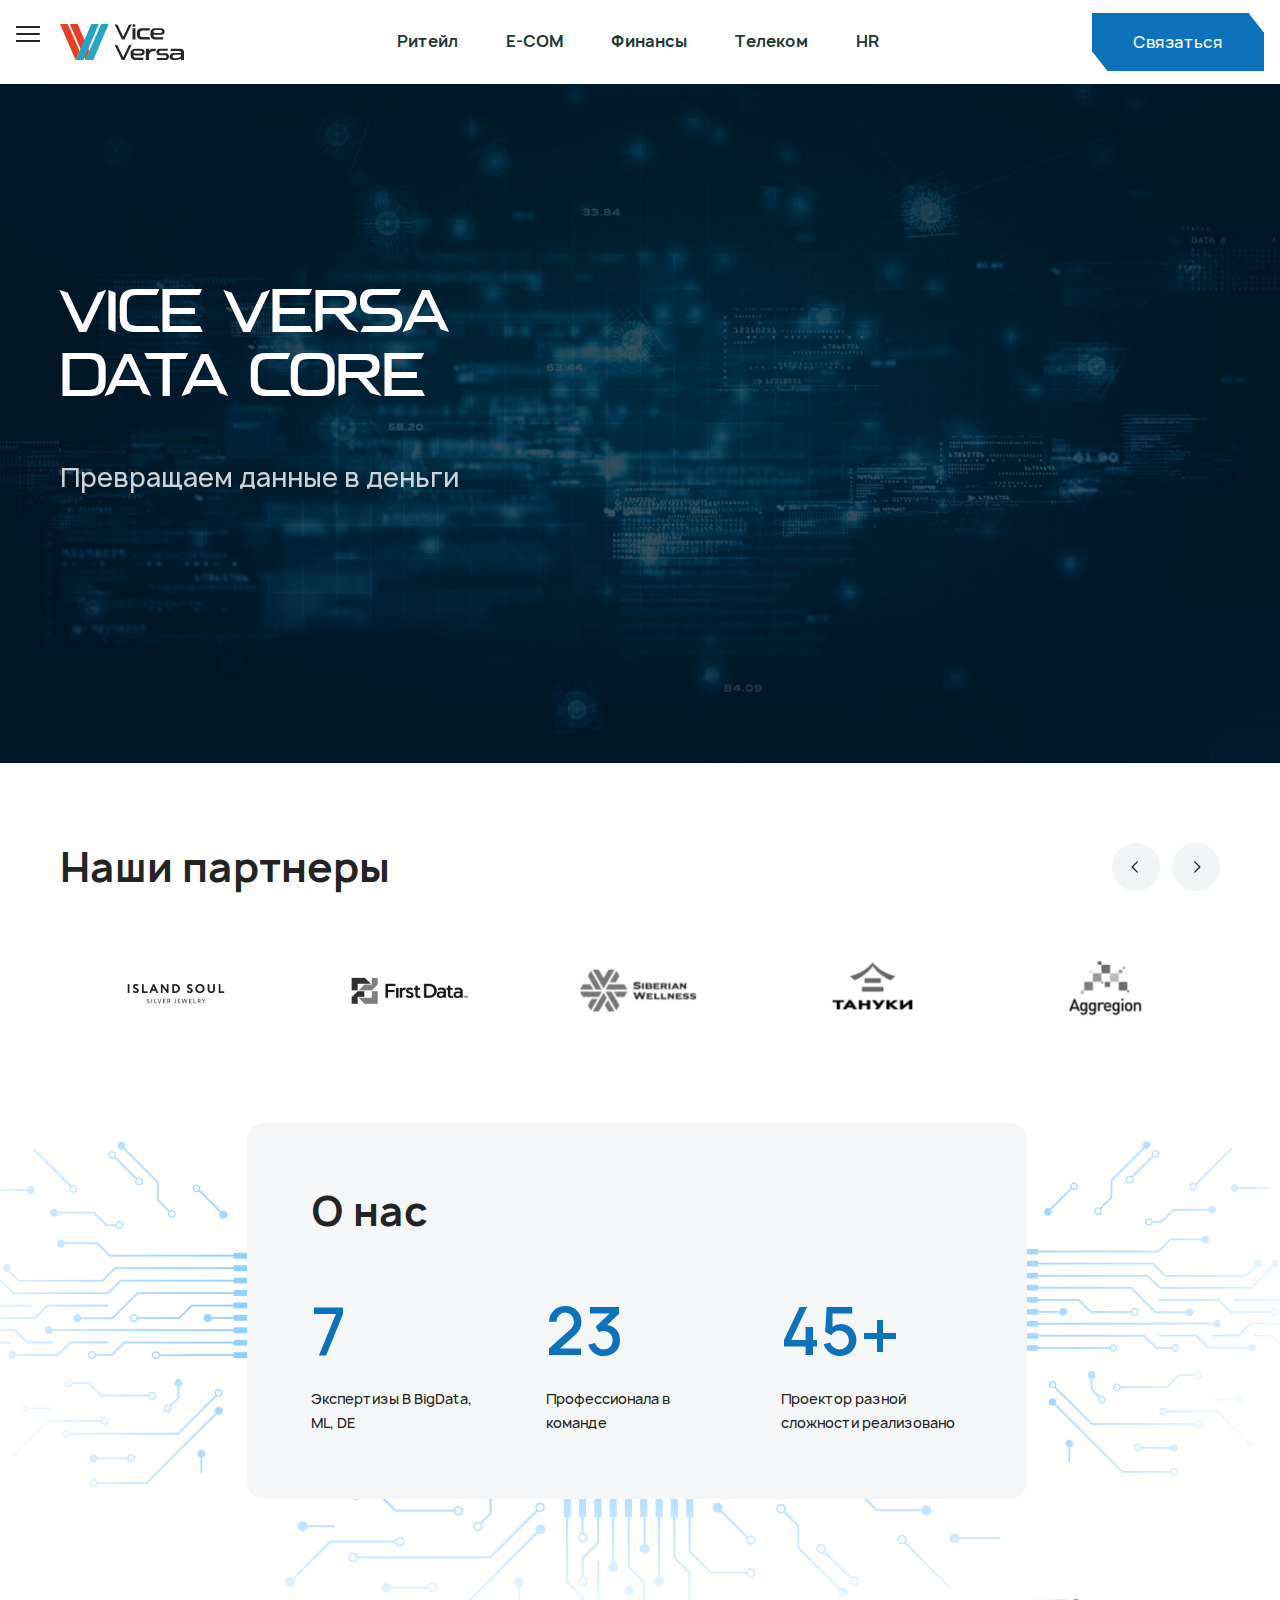
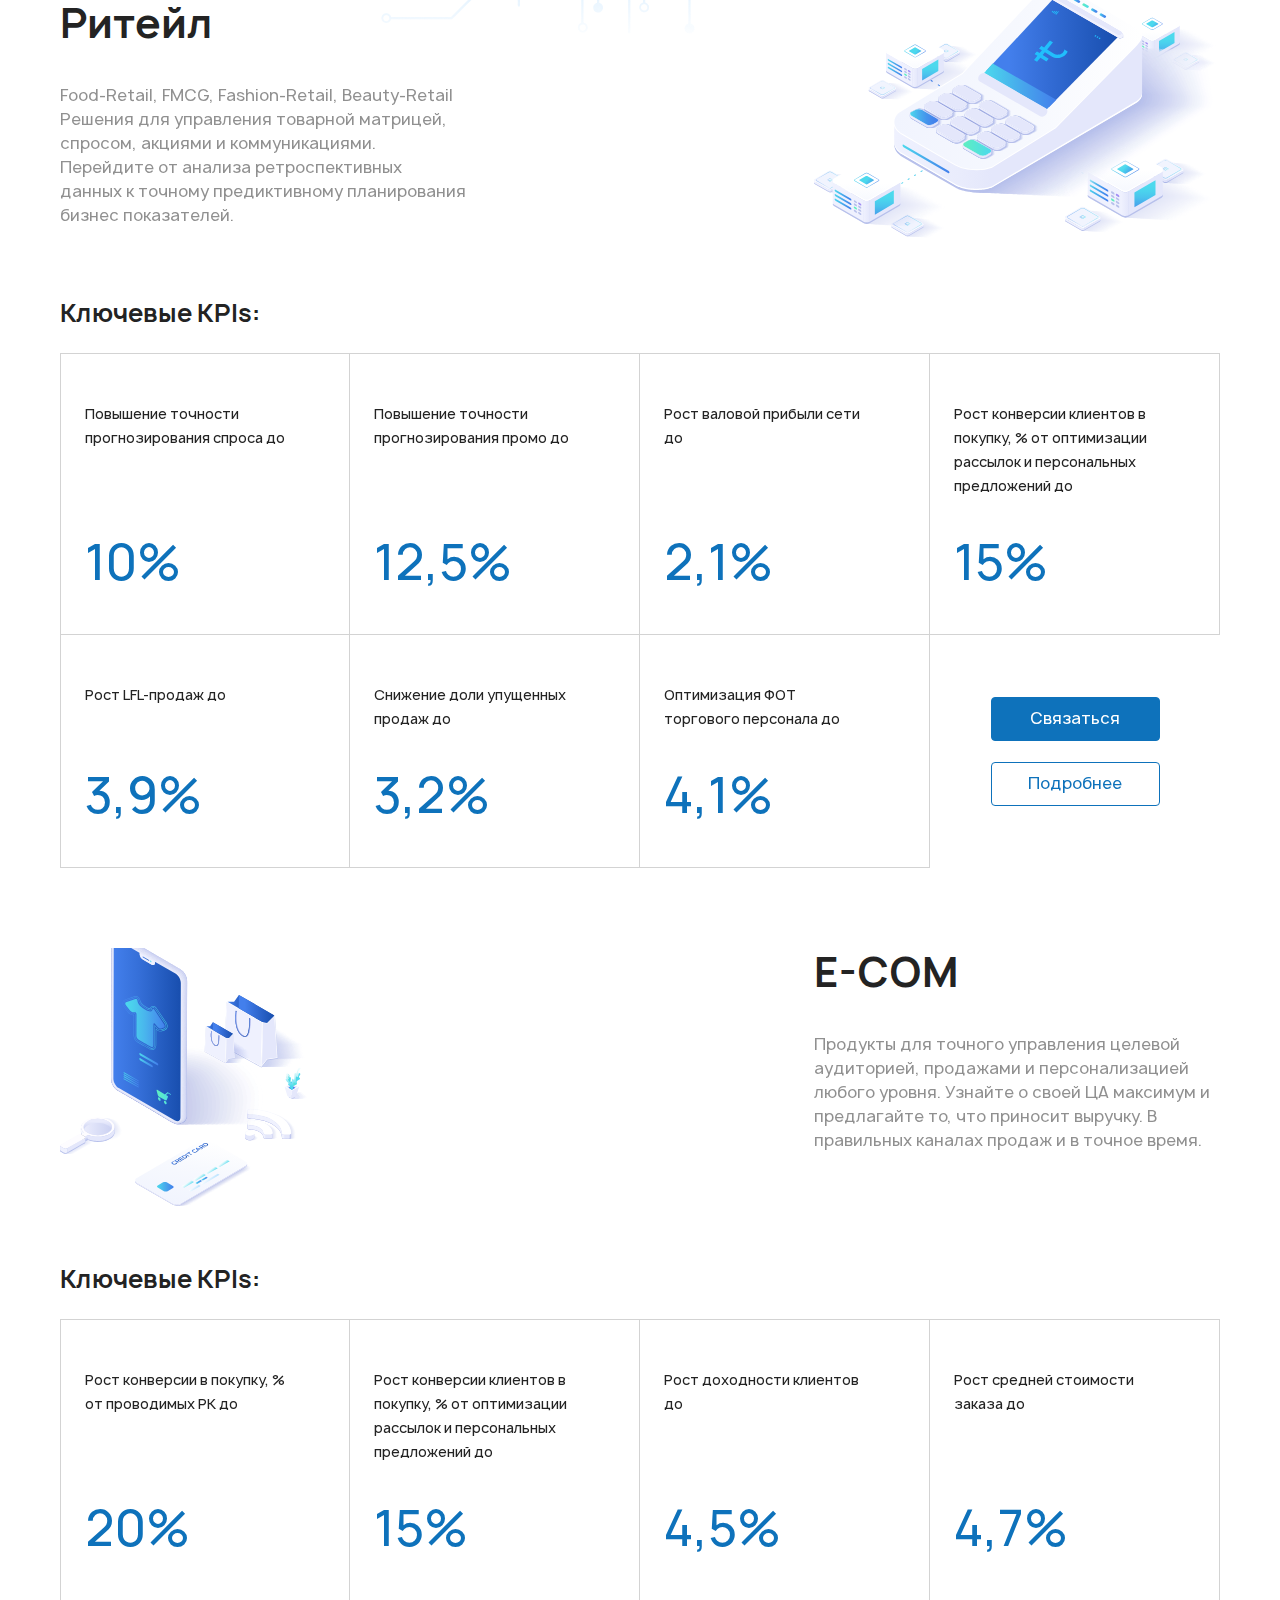
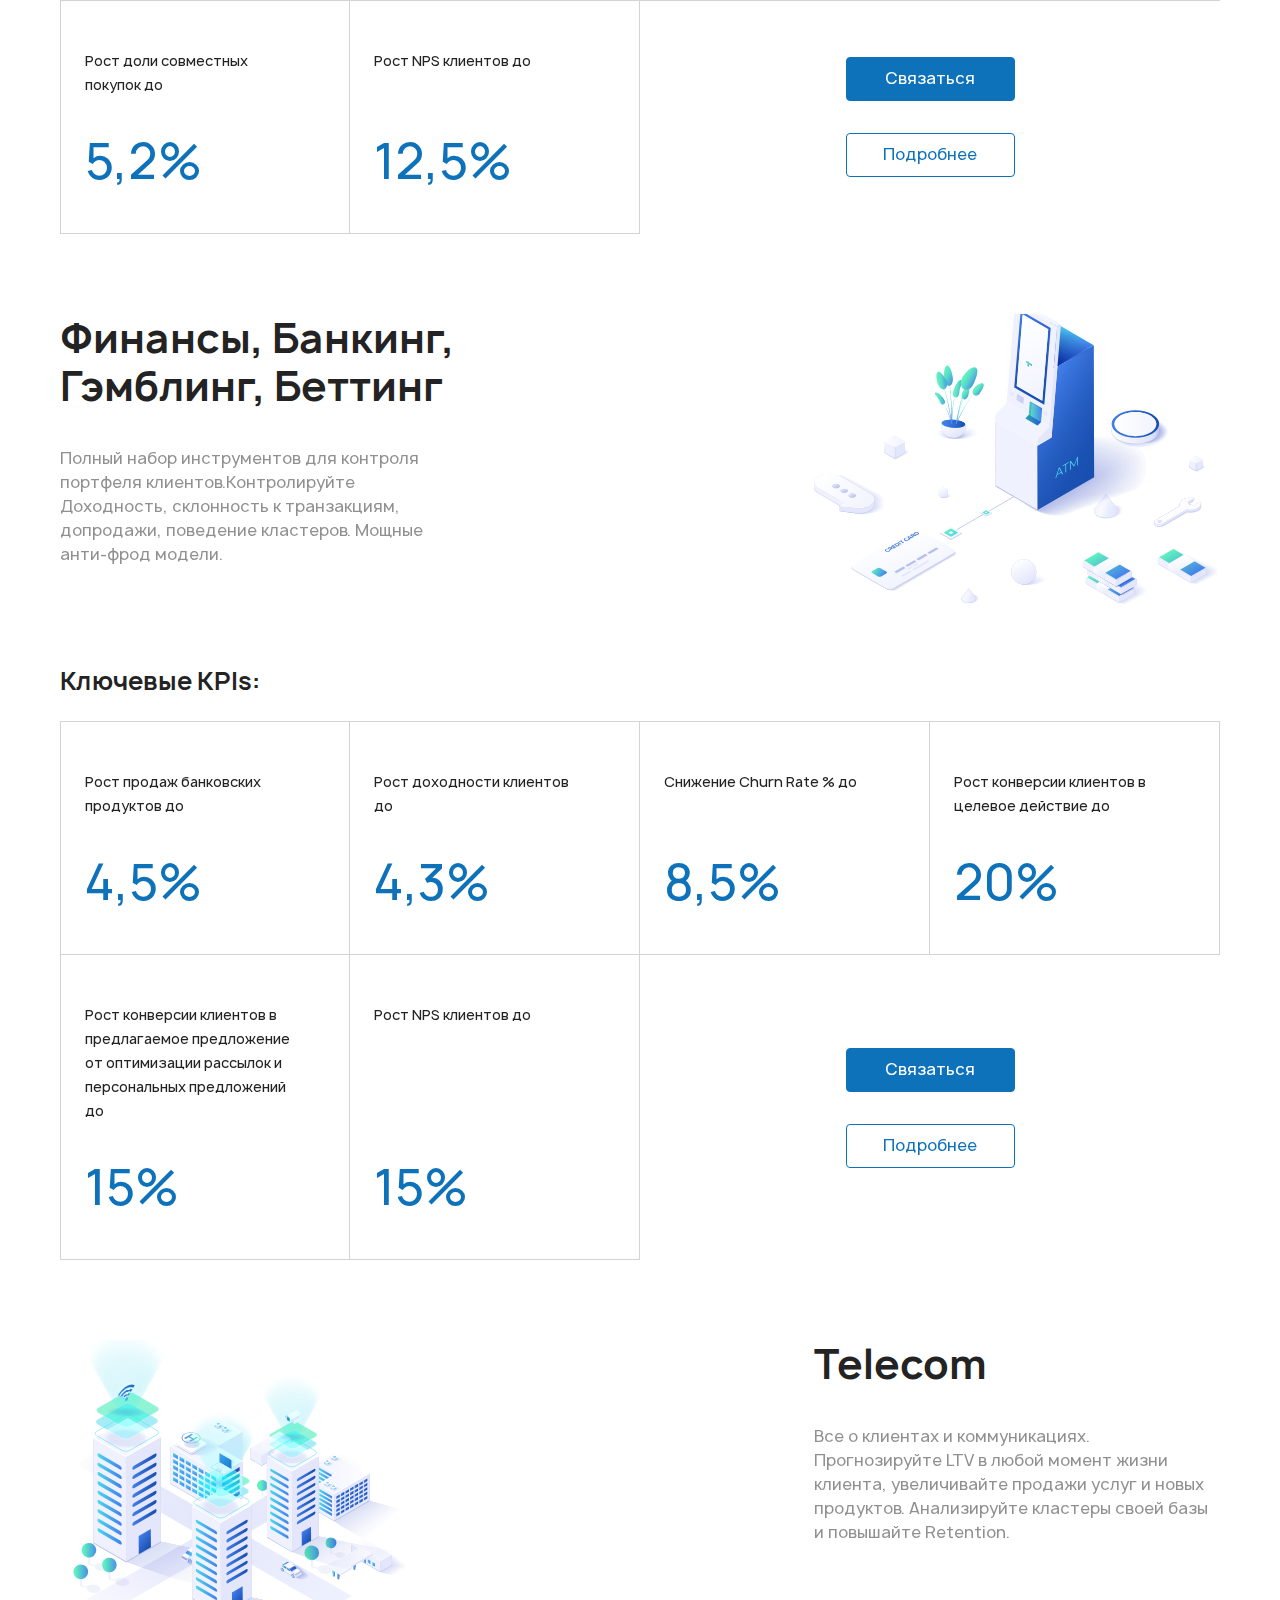
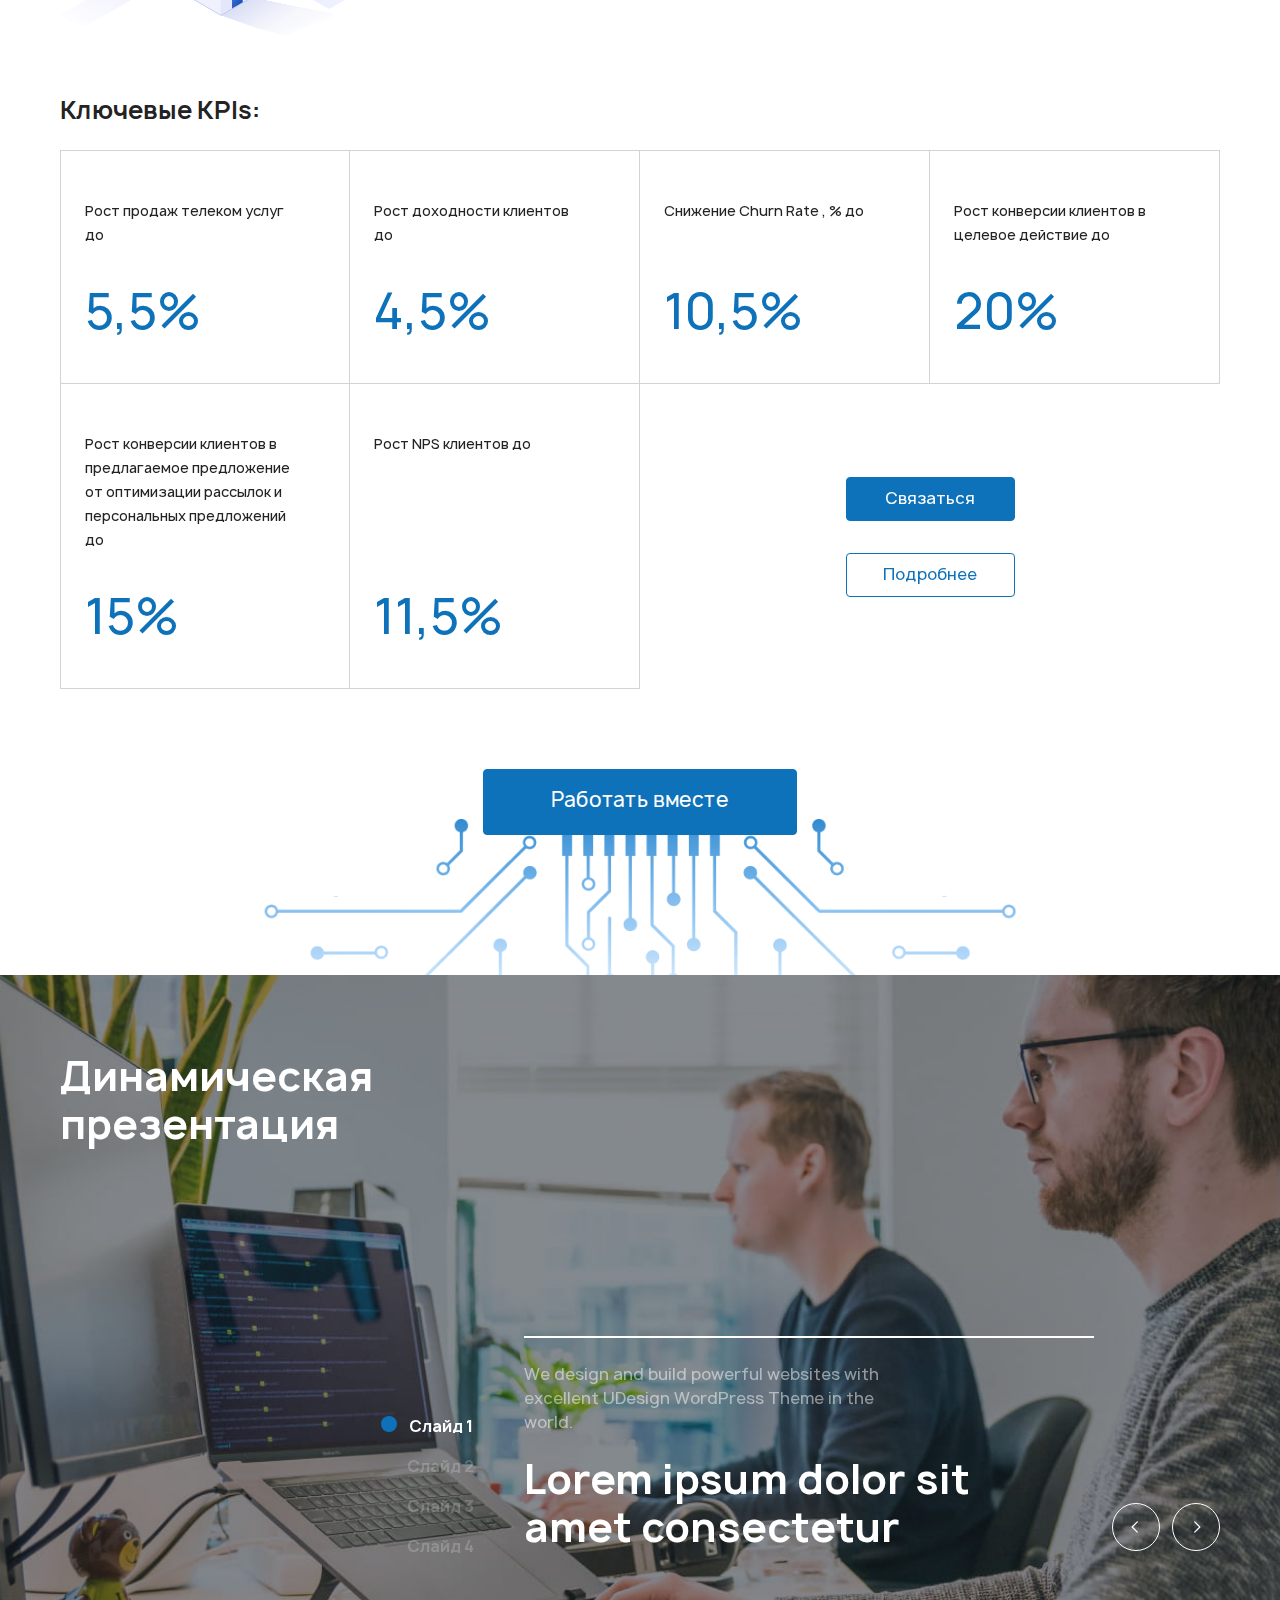
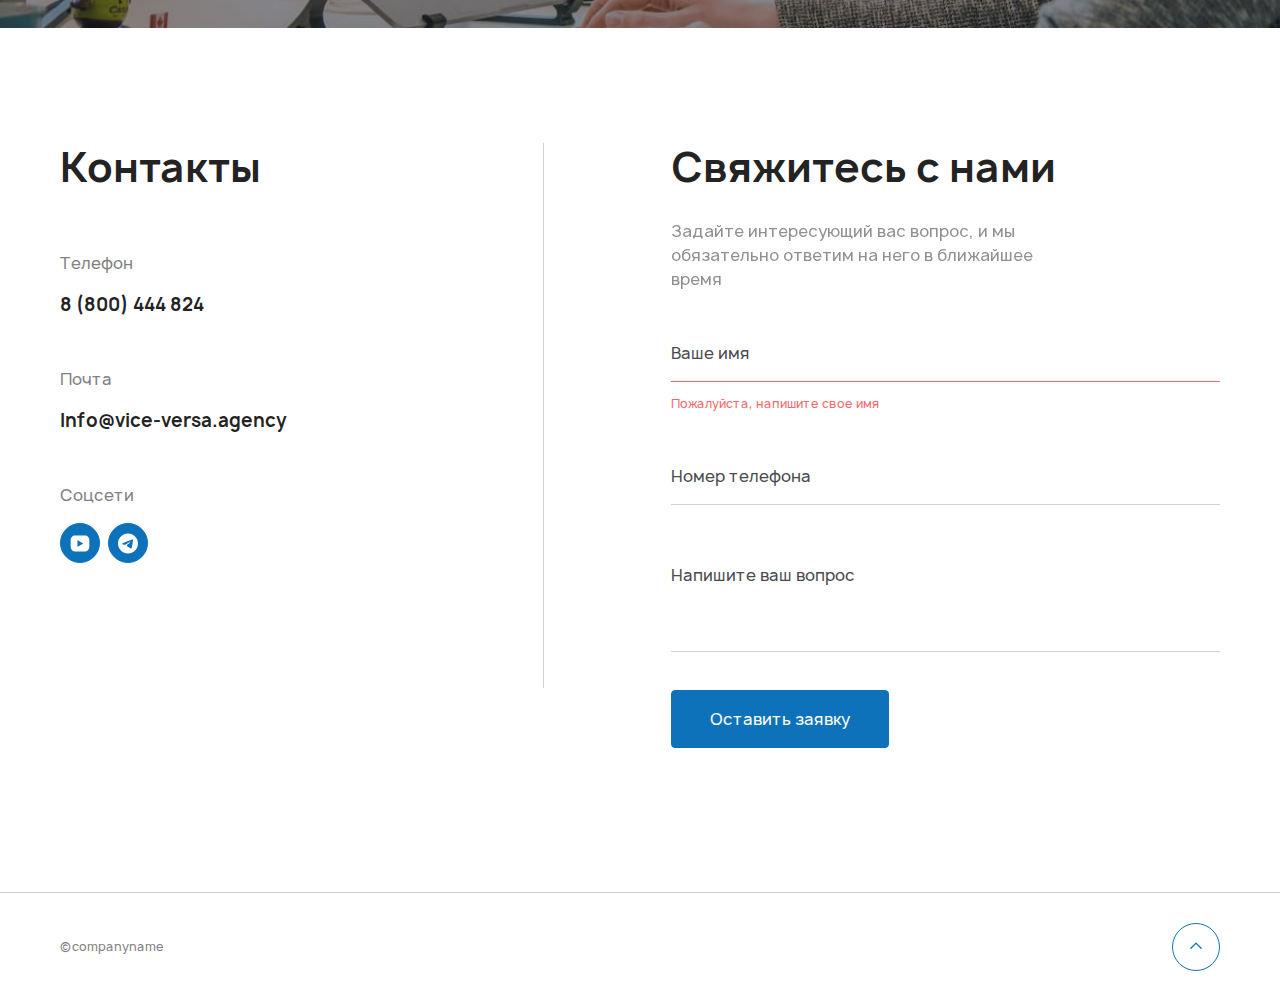
==== commit 126b5084: "update" ====
--- a/data.html
+++ b/data.html
@@ -133,7 +133,8 @@
 												<a href="mailto:mailto:mail@mail.ru">mailto:mail@mail.ru</a>
 											</li>
 										</ul>
-										<button type="button" class="b-btn b-btn--main">Связаться</button>
+										<button type="button" class="b-btn b-btn--main js-show-popup" data-trigger="connection-blue">Связаться
+										</button>
 									</div>
 									<div class="menu-contacts">
 										<div class="menu-contacts__title">
@@ -853,7 +854,8 @@
 			<div class="offer">
 				<div class="container">
 					<div class="offer__wrapper">
-						<button class="b-btn b-btn--main">Работать вместе</button>
+						<button class="b-btn b-btn--main js-show-popup" data-trigger="connection-blue">Работать вместе
+						</button>
 					</div>
 				</div>
 			</div>
@@ -1075,13 +1077,27 @@
 									<div class="socials socials--white">
 										<div class="socials__item">
 											<button class="socials__button">
-												<img src="images/icon/youtube.svg" alt="" width="24" height="24">
+												<img class="socials__icon socials__icon--default" src="images/icon/youtube.svg" alt="" width="24" height="24">
+												<svg class="socials__icon socials__icon--active" width="32" height="32" viewBox="0 0 32 32" fill="none" xmlns="http://www.w3.org/2000/svg">
+													<path fill-rule="evenodd" clip-rule="evenodd" d="m17.632 16 4.89 4.89a1.153 1.153 0 0 1-1.63 1.63l-4.89-4.89-4.89 4.89a1.152 1.152 0 1 1-1.63-1.63l4.89-4.89-4.89-4.89a1.152 1.152 0 1 1 1.63-1.63l4.89 4.89 4.89-4.89a1.153 1.153 0 0 1 1.63 1.63L17.631 16Z" fill="#232323" />
+												</svg>
 											</button>
+											<div class="socials__wrap">
+												<span>Перейти в youtube?</span>
+												<a href="#" class="b-btn b-btn--main">Перейти</a>
+											</div>
 										</div>
 										<div class="socials__item">
 											<button class="socials__button">
-												<img src="images/icon/tg.svg" alt="" width="24" height="24">
+												<img class="socials__icon socials__icon--default" src="images/icon/tg.svg" alt="" width="24" height="24">
+												<svg class="socials__icon socials__icon--active" width="32" height="32" viewBox="0 0 32 32" fill="none" xmlns="http://www.w3.org/2000/svg">
+													<path fill-rule="evenodd" clip-rule="evenodd" d="m17.632 16 4.89 4.89a1.153 1.153 0 0 1-1.63 1.63l-4.89-4.89-4.89 4.89a1.152 1.152 0 1 1-1.63-1.63l4.89-4.89-4.89-4.89a1.152 1.152 0 1 1 1.63-1.63l4.89 4.89 4.89-4.89a1.153 1.153 0 0 1 1.63 1.63L17.631 16Z" fill="#232323" />
+												</svg>
 											</button>
+											<div class="socials__wrap">
+												<span>Начать чат в Телеграм?</span>
+												<a href="#" class="b-btn b-btn--main">Начать</a>
+											</div>
 										</div>
 									</div>
 								</li>
@@ -1098,15 +1114,17 @@
 							</div>
 							<div class="footer-top__form">
 								<form action="#" class="form form--data" id="main-form">
-									<div class="form__row">
+									<div class="form__row form__row--error">
 										<label for="" class="form__label">
 											<input type="text" class="form__input" placeholder="Ваше имя">
 										</label>
+										<span class="form__error">Пожалуйста, напишите свое имя</span>
 									</div>
 									<div class="form__row">
 										<label for="" class="form__label">
 											<input type="text" class="form__input" placeholder="Номер телефона">
 										</label>
+										<span class="form__error">Пожалуйста, введите номер телефона</span>
 									</div>
 									<div class="form__row">
 										<label for="" class="form__label">
@@ -1165,15 +1183,17 @@
 				</div>
 				<div class="connection__right">
 					<form action="#" class="form form--white" id="main-form">
-						<div class="form__row">
+						<div class="form__row form__row--error">
 							<label for="" class="form__label">
 								<input type="text" class="form__input" placeholder="Ваше имя">
 							</label>
+							<span class="form__error">Пожалуйста, напишите свое имя</span>
 						</div>
 						<div class="form__row">
 							<label for="" class="form__label">
 								<input type="text" class="form__input" placeholder="Номер телефона">
 							</label>
+							<span class="form__error">Пожалуйста, введите номер телефона</span>
 						</div>
 						<div class="form__row">
 							<label for="" class="form__label">
@@ -1212,15 +1232,17 @@
 				</div>
 				<div class="connection__right">
 					<form action="#" class="form form--white" id="main-form">
-						<div class="form__row">
+						<div class="form__row form__row--error">
 							<label for="" class="form__label">
 								<input type="text" class="form__input" placeholder="Ваше имя">
 							</label>
+							<span class="form__error">Пожалуйста, напишите свое имя</span>
 						</div>
 						<div class="form__row">
 							<label for="" class="form__label">
 								<input type="text" class="form__input" placeholder="Номер телефона">
 							</label>
+							<span class="form__error">Пожалуйста, введите номер телефона</span>
 						</div>
 						<div class="form__row">
 							<label for="" class="form__label">
@@ -1259,15 +1281,17 @@
 				</div>
 				<div class="connection__right">
 					<form action="#" class="form form--white" id="main-form">
-						<div class="form__row">
+						<div class="form__row form__row--error">
 							<label for="" class="form__label">
 								<input type="text" class="form__input" placeholder="Ваше имя">
 							</label>
+							<span class="form__error">Пожалуйста, напишите свое имя</span>
 						</div>
 						<div class="form__row">
 							<label for="" class="form__label">
 								<input type="text" class="form__input" placeholder="Номер телефона">
 							</label>
+							<span class="form__error">Пожалуйста, введите номер телефона</span>
 						</div>
 						<div class="form__row">
 							<label for="" class="form__label">
@@ -1963,6 +1987,280 @@
 			</div>
 		</div>
 	</div>
+	<div class="popup popup--marketing js-popup" data-popup="marketing-communication">
+		<button type="button" class="popup__close js-popup-close">
+			<svg width="32" height="32" viewBox="0 0 32 32" fill="none" xmlns="http://www.w3.org/2000/svg">
+				<path fill-rule="evenodd" clip-rule="evenodd" d="M17.6316 15.9997L22.5213 20.8894C22.9713 21.3395 22.9713 22.0692 22.5213 22.5193C22.0712 22.9694 21.3414 22.9694 20.8914 22.5193L16.0017 17.6296L11.112 22.5193C10.6619 22.9694 9.93218 22.9694 9.48209 22.5193C9.03201 22.0692 9.03201 21.3395 9.48209 20.8894L14.3718 15.9997L9.48209 11.11C9.03201 10.66 9.03201 9.93022 9.48209 9.48014C9.93218 9.03006 10.6619 9.03006 11.112 9.48014L16.0017 14.3698L20.8914 9.48014C21.3414 9.03006 22.0712 9.03006 22.5213 9.48014C22.9713 9.93022 22.9713 10.66 22.5213 11.11L17.6316 15.9997Z" fill="#232323" />
+			</svg>
+		</button>
+		<div class="popup__wrap">
+			<div class="modal-marketing">
+				<div class="modal-marketing__top">
+					<h4 class="modal-marketing__title">
+						Коммуникационная стратегия VICE VERSA
+					</h4>
+					<div class="modal-marketing__text">
+						<p>
+							уникальный механизм омниканального взаимодействия с потребителем специально разработанный под
+							ваши бизнес цели. Дорожная карта пути из текущей точки к точке достижения поставленных
+							маркетинговых задач.
+						</p>
+					</div>
+				</div>
+				<div class="modal-marketing__main">
+					<h4 class="modal-marketing__subtitle">
+						КОМПЛЕКСНОЕ ПРОДВИЖЕНИЕ вашего продукта/бренда включает:
+					</h4>
+					<ul class="modal-marketing__list">
+						<li>
+							<p class="modal-marketing__text">
+								<b>Проведение исследований</b>. Исследование рынка и продуктовой категории, целевой
+								аудитории.
+								Анализ активности конкурентов во всех каналах коммуникации (ТВ, Интернет, ООН, Радио ,
+								Пресса, специальные PR проекты и пр.), аудит эффективности рекламных кампаний, поиск точек
+								роста.
+							</p>
+						</li>
+						<li>
+							<p>
+								<b>Разработка стратегии и тактическое медиа планирование.</b> Определение маркетинговых
+								целей и
+								постановка задач для рекламной кампании, обозначение точек роста. Подбор наиболее
+								подходящего микса каналов коммуникации и объемов размещения внутри каждого канала исходя из
+								целей кампании и возможностей конвертации в продажи, увеличения ROI. Расчет стоимости и
+								эффективности кампании.
+							</p>
+						</li>
+						<li>
+							<p>
+								<b>Размещение рекламы.</b> Запуск рекламных кампаний и медиа закупка, постоянный мониторинг
+								и
+								оптимизация текущих кампаний в рамках поставленных целей.
+							</p>
+						</li>
+						<li>
+							<p>
+								<b>Аналитика.</b> Эконометрика, анализ прошедших кампаний, определение зон развития.
+								Обогащение
+								рекламных кампаний данными, внедрение технологий оптимизации, построение аналитической
+								экосистемы для оптимизации инвестиций.
+							</p>
+						</li>
+					</ul>
+				</div>
+			</div>
+		</div>
+	</div>
+	<div class="popup popup--marketing js-popup" data-popup="marketing-perfomance">
+		<button type="button" class="popup__close js-popup-close">
+			<svg width="32" height="32" viewBox="0 0 32 32" fill="none" xmlns="http://www.w3.org/2000/svg">
+				<path fill-rule="evenodd" clip-rule="evenodd" d="M17.6316 15.9997L22.5213 20.8894C22.9713 21.3395 22.9713 22.0692 22.5213 22.5193C22.0712 22.9694 21.3414 22.9694 20.8914 22.5193L16.0017 17.6296L11.112 22.5193C10.6619 22.9694 9.93218 22.9694 9.48209 22.5193C9.03201 22.0692 9.03201 21.3395 9.48209 20.8894L14.3718 15.9997L9.48209 11.11C9.03201 10.66 9.03201 9.93022 9.48209 9.48014C9.93218 9.03006 10.6619 9.03006 11.112 9.48014L16.0017 14.3698L20.8914 9.48014C21.3414 9.03006 22.0712 9.03006 22.5213 9.48014C22.9713 9.93022 22.9713 10.66 22.5213 11.11L17.6316 15.9997Z" fill="#232323" />
+			</svg>
+		</button>
+		<div class="popup__wrap">
+			<div class="modal-marketing">
+				<div class="modal-marketing__top">
+					<h4 class="modal-marketing__title">
+						Performance – маркетинг
+					</h4>
+					<div class="modal-marketing__text">
+						<p>
+							Основной принцип performance-маркетинга — быстрая окупаемость инвестиций в рекламу, которую
+							четко можно измерить
+							performance-маркетинг целенаправленно работает на: 1.Повышение конверсии в целевое действие,
+							2.увеличение количества продаж, 3.Рост прибыли.
+						</p>
+					</div>
+				</div>
+				<div class="modal-marketing__main">
+					<h4 class="modal-marketing__subtitle">
+						КОМПЛЕКСНОЕ ПРОДВИЖЕНИЕ вашего продукта/бренда включает:
+					</h4>
+					<ul class="modal-marketing__list">
+						<li>
+							<p class="modal-marketing__text">
+								<b>Исследование рынка, продуктовой категории.</b>. Анализ конкурентной среды и внешних
+								факторов влияния. Оценка эффективности работы текущих инструментов маркетинга. Поиск точек
+								роста.
+							</p>
+						</li>
+						<li>
+							<p>
+								<b>Разработка стратегии.</b>Определение приоритетов бизнеса, постановка целей для
+								performance-маркетинга, аудит эффективности рекламы, работа с точками роста, распределение
+								бюджетов по каналам и подбор площадок. Расчет стоимости и эффективности продвижения.
+							</p>
+						</li>
+						<li>
+							<p>
+								<b>Управление рекламой.</b>Запуск и совершенствование кампаний. Цикличная оценка
+								эффективности рекламы, оптимизация сплита активных каналов и тестирование новых гипотез для
+								снижения стоимости и повышения эффективности продвижения в виде увеличения количества
+								конверсий в целевое действие, рост продаж/прибыли в рамках поставленных целей.
+							</p>
+						</li>
+						<li>
+							<p>
+								<b>Аналитика.</b>Эконометрика, UX-анализ, аудит систем аналитики, определение зон развития в
+								рамках поставленных целей.
+							</p>
+						</li>
+						<li>
+							<p>
+								<b>Использование Vice versa data подхода.</b>Обогащение рекламных кампаний данными,
+								внедрение технологий оптимизации, построение аналитической экосистемы для оптимизации
+								инвестиций, увеличение точности и скорости принятия
+							</p>
+						</li>
+					</ul>
+				</div>
+			</div>
+		</div>
+	</div>
+	<div class="popup popup--marketing js-popup" data-popup="marketing-pr">
+		<button type="button" class="popup__close js-popup-close">
+			<svg width="32" height="32" viewBox="0 0 32 32" fill="none" xmlns="http://www.w3.org/2000/svg">
+				<path fill-rule="evenodd" clip-rule="evenodd" d="M17.6316 15.9997L22.5213 20.8894C22.9713 21.3395 22.9713 22.0692 22.5213 22.5193C22.0712 22.9694 21.3414 22.9694 20.8914 22.5193L16.0017 17.6296L11.112 22.5193C10.6619 22.9694 9.93218 22.9694 9.48209 22.5193C9.03201 22.0692 9.03201 21.3395 9.48209 20.8894L14.3718 15.9997L9.48209 11.11C9.03201 10.66 9.03201 9.93022 9.48209 9.48014C9.93218 9.03006 10.6619 9.03006 11.112 9.48014L16.0017 14.3698L20.8914 9.48014C21.3414 9.03006 22.0712 9.03006 22.5213 9.48014C22.9713 9.93022 22.9713 10.66 22.5213 11.11L17.6316 15.9997Z" fill="#232323" />
+			</svg>
+		</button>
+		<div class="popup__wrap">
+			<div class="modal-marketing">
+				<div class="modal-marketing__top">
+					<h4 class="modal-marketing__title">
+						PR и стратегический бренд-менеджмент
+					</h4>
+					<div class="modal-marketing__text">
+						<p>
+							Бренд - это не только сам товар, его качественные характеристики и преимущества, а
+							принадлежность потребителя к нему и сопоставление потребительского ожидания и реальности.
+							Управление имиджем бренда является ключевым фактора успеха, влияющим на рост продаж и стоимость
+							товара.
+						</p>
+					</div>
+				</div>
+				<div class="modal-marketing__main">
+					<h4 class="modal-marketing__subtitle">
+						Работа с имиджем бренда и Комплексное PR продвижение включает:
+					</h4>
+					<ul class="modal-marketing__list">
+						<li>
+							<p class="modal-marketing__text">
+								<b>Проведение исследований.</b> Аудит бренда, продукта и окружающей среды: анализ
+								потребителя и позиционирования бренда, экспертиза рациональных и эмоциональных
+								характеристик, выделение сильных сторон, зон риска на фоне конкурентов и др внешних
+								факторов. Оценка эффективности проведенных мероприятий и достигнутых результатов. Поиск
+								точек роста.
+							</p>
+						</li>
+						<li>
+							<p>
+								<b>Формирование платформы имиджа бренда и постановка целей коммуникации.</b>Разработка/оптимизация
+								ключевых элементов структуры бренда: позиционирование, миссия, ценности, атрибуты, УТП,
+								портрет потребителя и инсайты ЦА,. Определение зон развития и экспликация задач
+								коммуникации.
+							</p>
+						</li>
+						<li>
+							<p>
+								<b>Создание стратегии управления имиджем бренда.</b>Разработка стратегии коммуникации на
+								основе платформы бренда и выделенных векторов развития, позволяющей повысить стоимость
+								бренда и востребованность среди аудитории. Формирование пула бренд- активностей, каналов
+								коммуникации и сообщения для каждого из них в рамках поставленных целей ( например,
+								повышения признания бренда , как бренда с необходимыми характеристиками на рынке, включающих
+								создание внешних идентификаторов бренда, эмоциональных крючков, работа с барьерами и
+								негативом, расширение рынка и пр.)
+							</p>
+						</li>
+						<li>
+							<p>
+								<b>Тактический бренд-менеджмент и проведение кампаний. </b>Реализация стратегических планов
+								по развитию бренда в долгосрочном и краткосрочном периодах. Детальная разработка и внедрение
+								маркетинговых программ в необходимых каналах, СМИ для решения каждой из поставленных задач.
+								Разработка дерева решений, инструментов, медиапланов. Анализ результатов кампаний и
+								оптимизация инструментов.
+							</p>
+						</li>
+						<li>
+							<p>
+								<b>PR Поддержка в релевантных офлайн и онлайн ресурсах.</b>Создание инфоповодов, новостные
+								заметки, разработка и реализация специальных PR проектов, игровых/конкурсных механик и пр. в
+								рамках поставленных целей. Работа с лидерами мнений. Репутационный менеджмент и
+								антикризисные коммуникации. Мониторинг лояльности к бренду, Social Listening для понимания,
+								что говорят о бренде, конкурентах и категории. SERM – поиск и удаление из поисковой выдачи
+								порочащей бренд информации. Работа с агентами влияния для стимулирования новых отзывов о
+								бренде и использования в реагировании на его упоминания . Побуждение преданных потребителей
+								(адвокатов) бренда говорить больше.
+							</p>
+						</li>
+					</ul>
+				</div>
+			</div>
+		</div>
+	</div>
+	<div class="popup popup--marketing js-popup" data-popup="marketing-audit">
+		<button type="button" class="popup__close js-popup-close">
+			<svg width="32" height="32" viewBox="0 0 32 32" fill="none" xmlns="http://www.w3.org/2000/svg">
+				<path fill-rule="evenodd" clip-rule="evenodd" d="M17.6316 15.9997L22.5213 20.8894C22.9713 21.3395 22.9713 22.0692 22.5213 22.5193C22.0712 22.9694 21.3414 22.9694 20.8914 22.5193L16.0017 17.6296L11.112 22.5193C10.6619 22.9694 9.93218 22.9694 9.48209 22.5193C9.03201 22.0692 9.03201 21.3395 9.48209 20.8894L14.3718 15.9997L9.48209 11.11C9.03201 10.66 9.03201 9.93022 9.48209 9.48014C9.93218 9.03006 10.6619 9.03006 11.112 9.48014L16.0017 14.3698L20.8914 9.48014C21.3414 9.03006 22.0712 9.03006 22.5213 9.48014C22.9713 9.93022 22.9713 10.66 22.5213 11.11L17.6316 15.9997Z" fill="#232323" />
+			</svg>
+		</button>
+		<div class="popup__wrap">
+			<div class="modal-marketing">
+				<div class="modal-marketing__top">
+					<h4 class="modal-marketing__title">
+						Медиа аудит
+					</h4>
+					<div class="modal-marketing__text">
+						<p>
+							Работает ли предложенная Медиа стратегия на решение маркетинговых задач? Насколько эффективно
+							размещены ваши медийные бюджеты?
+						</p>
+					</div>
+				</div>
+				<div class="modal-marketing__main">
+					<h4 class="modal-marketing__subtitle">
+						КОМПЛЕКСНый аудит медиа стратегии и качества размещения рекламы включает:
+					</h4>
+					<ul class="modal-marketing__list">
+						<li>
+							<p class="modal-marketing__text">
+								<b>Оценку предложенного медиа микса.</b> Ключевые показатели эффективности по каждому медиа,
+								работу с целевой аудиторией и ключевую задачу медийной стратегии в рамках бизнес целей.
+							</p>
+						</li>
+						<li>
+							<p>
+								<b>Формирование платформы имиджа бренда и постановка целей коммуникации.</b>Разработка/оптимизация
+								ключевых элементов структуры бренда: позиционирование, миссия, ценности, атрибуты, УТП,
+								портрет потребителя и инсайты ЦА,. Определение зон развития и экспликация задач
+								коммуникации.
+							</p>
+						</li>
+						<li>
+							<p>
+								<b>Оценку количественных показателей предложенной стратегии.</b>CPT/CPC сможем сравнить со
+								средними по рынку/продуктовой категории.
+							</p>
+						</li>
+						<li>
+							<p>
+								<b>Оценку качества размещения и ценовой эффективности.</b>Анализируем все детали размещения,
+								включая медиа показатели и стоимостные характеристики (охват, частота контакта, аффинити,
+								стоимость контакта/клика и пр.) объем выходов в нерелевантное время суток, количество
+								предоставленных бонусов от селлеров относительно рынка/продуктовой категории.
+							</p>
+						</li>
+						<li>
+							<p>
+								<b>Рекомендации.</b>Выявляем зоны роста и делимся нашей точкой зрения, как стратегическое
+								медиа планирование может быть улучшено с обоснованием. Комментируем насколько стоимость
+								анализируемого размещения соответствует рынку.
+							</p>
+						</li>
+					</ul>
+				</div>
+			</div>
+		</div>
+	</div>
 
 	<script src="js/app.min.js"></script>
 
--- a/css/app.css
+++ b/css/app.css
@@ -1 +1 @@
-@keyframes dropdown-display{0%{opacity:0;transform:scale(.98) translateY(-.6em)}to{opacity:1;transform:scale(1) translateY(0)}}@keyframes dropdown-display-up{0%{opacity:0;transform:scale(.98) translateY(.6em)}to{opacity:1;transform:scale(1) translateY(0)}}@keyframes pulse{0%,to{opacity:0}50%{opacity:1}}@font-face{font-family:"Manrope";src:url(../fonts/Manrope-Medium.woff2) format("woff2"),url(../fonts/Manrope-Medium.woff) format("woff"),url(../fonts/Manrope-Medium.ttf) format("truetype");font-weight:500;font-style:normal;font-display:swap}@font-face{font-family:"Manrope";src:url(../fonts/Manrope-Semibold.woff2) format("woff2"),url(../fonts/Manrope-Semibold.woff) format("woff"),url(../fonts/Manrope-Semibold.ttf) format("truetype");font-weight:600;font-style:normal;font-display:swap}@font-face{font-family:"Manrope";src:url(../fonts/Manrope-Bold.woff2) format("woff2"),url(../fonts/Manrope-Bold.woff) format("woff"),url(../fonts/Manrope-Bold.ttf) format("truetype");font-weight:700;font-style:normal;font-display:swap}@font-face{font-family:"Manrope";src:url(../fonts/Manrope-ExtraBold.woff2) format("woff2"),url(../fonts/Manrope-ExtraBold.woff) format("woff"),url(../fonts/Manrope-ExtraBold.ttf) format("truetype");font-weight:800;font-style:normal;font-display:swap}@font-face{font-family:"Proxon";src:url(../fonts/Proxon.woff2) format("woff2"),url(../fonts/Proxon.woff) format("woff"),url(../fonts/Proxon.ttf) format("truetype");font-weight:400;font-style:normal;font-display:swap}html{line-height:1.15;-webkit-text-size-adjust:100%}p{margin:0}aside,details,footer,header,main,nav,section{display:block}hr,img{border:0}hr{box-sizing:content-box;overflow:visible;background:#dedede;display:block;height:1px;margin:30px 0}pre{font-family:monospace,monospace;font-size:1em}a{background-color:transparent;-webkit-tap-highlight-color:transparent}abbr[title]{border-bottom:none;-webkit-text-decoration:underline dotted;text-decoration:underline dotted}b,strong{font-weight:700}small{font-size:80%}sub,sup{font-size:75%;line-height:0;position:relative;vertical-align:baseline}sub{bottom:-.25em}sup{top:-.5em}img{height:auto;max-width:100%;vertical-align:top}button,input,optgroup{font-size:100%;line-height:1.15}button,input,optgroup,select,textarea{font-family:inherit;margin:0}button,input{overflow:visible}button,select{text-transform:none}[type=button],[type=reset],[type=submit],button{-webkit-appearance:button;-webkit-tap-highlight-color:transparent;outline:0}[type=button]::-moz-focus-inner,[type=reset]::-moz-focus-inner,[type=submit]::-moz-focus-inner,button::-moz-focus-inner{border-style:none;padding:0}[type=button]:-moz-focusring,[type=reset]:-moz-focusring,[type=submit]:-moz-focusring,button:-moz-focusring{outline:0}fieldset{padding:0}legend{color:inherit;display:table;max-width:100%;white-space:normal}[type=checkbox],[type=radio],legend{box-sizing:border-box;padding:0}[type=number]::-webkit-inner-spin-button,[type=number]::-webkit-outer-spin-button{height:auto}[type=search]{-webkit-appearance:textfield;outline-offset:-2px}[type=search]::-webkit-search-decoration{-webkit-appearance:none}::-webkit-file-upload-button{-webkit-appearance:button;font:inherit}summary{display:list-item}[hidden],template{display:none}*{-webkit-tap-highlight-color:transparent}body,html{box-sizing:border-box;height:100%}body{background:#fff;color:#232323;font-family:"Manrope",system-ui,-apple-system,Segoe UI,Roboto,Noto Sans,Ubuntu,Cantarell,Helvetica Neue,sans-serif;font-size:16px;line-height:161%;margin:0;min-width:320px;overflow-x:hidden;overflow-y:auto;padding:0;position:relative;right:0}svg{max-height:100%}select:not([multiple]){vertical-align:middle}table{border-collapse:separate;border-spacing:0;max-width:100%;width:100%}td,th{line-height:inherit;padding:5px 10px}th{font-weight:700;text-align:left;vertical-align:bottom}td{vertical-align:top}a{color:#203735;text-decoration:none}h1,h2,h3,h4,h5,h6{font-weight:700;line-height:1.2;margin:0}dl,ol,ul{list-style:none;margin:0;padding:0}ol{list-style:decimal}h1{font-size:28px}h2{font-size:24px}h3{font-size:20px}h4{font-size:18px}h5{font-size:16px}::-moz-focus-inner{border:0;padding:0}.hidden-box{display:none;visibility:hidden}iframe{border:0;outline:0}.videoWrapper{height:0;padding-bottom:56.25%;position:relative}.videoWrapper iframe{height:100%;left:0;position:absolute;top:0;width:100%}.text-center{text-align:center}blockquote{color:#000;font-size:18px;font-style:normal;font-weight:500;line-height:189%;margin:42px 0;max-width:830px;padding-left:27px;position:relative}@media screen and (min-width:767px){blockquote{margin:28px 0}}@media screen and (min-width:1280px){blockquote{margin:48px 0}}blockquote:after{background:#000;bottom:5px;content:"";left:0;position:absolute;top:5px;width:3px}button{cursor:pointer;padding:0}input[type=email],input[type=number],input[type=password],input[type=search],input[type=tel],input[type=text],select{height:auto}input[type=email],input[type=number],input[type=password],input[type=search],input[type=tel],input[type=text],select,textarea{-webkit-appearance:none;background-color:transparent;border:0;border-bottom:1px solid rgba(255,255,255,.2);border-radius:0;box-sizing:border-box;color:#fff;font-size:16px;font-weight:500;line-height:24px;max-width:100%;outline:0;padding:0 15px 16px 0;transition:border-color .3s ease}input[type=email]::-webkit-input-placeholder,input[type=number]::-webkit-input-placeholder,input[type=password]::-webkit-input-placeholder,input[type=search]::-webkit-input-placeholder,input[type=tel]::-webkit-input-placeholder,input[type=text]::-webkit-input-placeholder,select::-webkit-input-placeholder,textarea::-webkit-input-placeholder{color:#4b4b4e;font-weight:500}input[type=email]:-moz-placeholder,input[type=number]:-moz-placeholder,input[type=password]:-moz-placeholder,input[type=search]:-moz-placeholder,input[type=tel]:-moz-placeholder,input[type=text]:-moz-placeholder,select:-moz-placeholder,textarea:-moz-placeholder{color:#4b4b4e;font-weight:500}input[type=email]::-moz-placeholder,input[type=number]::-moz-placeholder,input[type=password]::-moz-placeholder,input[type=search]::-moz-placeholder,input[type=tel]::-moz-placeholder,input[type=text]::-moz-placeholder,select::-moz-placeholder,textarea::-moz-placeholder{color:#4b4b4e;font-weight:500}input[type=email]:-ms-input-placeholder,input[type=number]:-ms-input-placeholder,input[type=password]:-ms-input-placeholder,input[type=search]:-ms-input-placeholder,input[type=tel]:-ms-input-placeholder,input[type=text]:-ms-input-placeholder,select:-ms-input-placeholder,textarea:-ms-input-placeholder{color:#4b4b4e;font-weight:500}input[type=email]:focus,input[type=number]:focus,input[type=password]:focus,input[type=search]:focus,input[type=tel]:focus,input[type=text]:focus,select:focus,textarea:focus{border-color:#fff}input[type=email].error,input[type=number].error,input[type=password].error,input[type=search].error,input[type=tel].error,input[type=text].error,select.error,textarea.error{border-color:#f61001;color:#f61001}input[type=email].disabled,input[type=email][disabled],input[type=email][readonly],input[type=number].disabled,input[type=number][disabled],input[type=number][readonly],input[type=password].disabled,input[type=password][disabled],input[type=password][readonly],input[type=search].disabled,input[type=search][disabled],input[type=search][readonly],input[type=tel].disabled,input[type=tel][disabled],input[type=tel][readonly],input[type=text].disabled,input[type=text][disabled],input[type=text][readonly],select.disabled,select[disabled],select[readonly],textarea.disabled,textarea[disabled],textarea[readonly]{background-color:#f9f9f9;border-color:#bcbcbc;color:#939393;cursor:default}select{background-image:url(../images/select.svg);background-position:100% 50%;background-repeat:no-repeat;padding-right:35px}input[type=checkbox],input[type=radio]{display:inline-block;vertical-align:middle}textarea{height:auto;overflow:auto}.error-message{color:#f61001;margin-top:5px;order:1}.checkbox-style,label.checkbox-style{color:#a7a8b1;cursor:pointer;display:block;font-size:13px;font-weight:400;line-height:1.3;margin:0;outline:0;overflow:hidden;position:relative;-webkit-tap-highlight-color:transparent;-webkit-user-select:none;user-select:none}.checkbox-style>span,label.checkbox-style>span{color:#a7a8b1;display:inline-block;padding:2px 0 2px 28px;position:relative;vertical-align:top}.checkbox-style>span:before,label.checkbox-style>span:before{border:1px solid #c1c1c1;border-radius:3px;box-sizing:border-box;content:"";height:20px;left:0;position:absolute;top:0;transition:border-color .3s ease,background-color .3s ease;width:20px;z-index:1}.checkbox-style>span:after,label.checkbox-style>span:after{background:#000;border-radius:3px;content:"";height:14px;left:3px;opacity:0;position:absolute;top:3px;transition:opacity .3s ease;width:14px;z-index:5}.checkbox-style input[type=checkbox],label.checkbox-style input[type=checkbox]{height:1px;left:-30px;outline:0;position:absolute;-webkit-tap-highlight-color:transparent;top:0;width:1px}.checkbox-style input[type=checkbox]:checked~span:after,label.checkbox-style input[type=checkbox]:checked~span:after{opacity:1}.checkbox-style input[type=checkbox].disabled~span:after,.checkbox-style input[type=checkbox][disabled]~span:after,label.checkbox-style input[type=checkbox].disabled~span:after,label.checkbox-style input[type=checkbox][disabled]~span:after{background:#e3e3e3}.form--main button{margin-top:24px;padding:0}@media screen and (min-width:767px){.form--main button{margin-top:36px}}.form__row{margin-top:24px;position:relative}@media screen and (min-width:767px){.form__row{margin-top:48px}}.form__row:first-child{margin-top:0}.form__row input[type=email],.form__row input[type=number],.form__row input[type=password],.form__row input[type=search],.form__row input[type=tel],.form__row input[type=text],.form__row select,.form__row textarea{vertical-align:top;width:100%}.form__row>label:not(.checkbox-style){align-items:center;color:#a7a8b1;cursor:pointer;display:flex;flex-flow:row nowrap;font-size:12px;font-weight:400;justify-content:space-between;line-height:1.2;margin:0 0 10px}.form__row>label:not(.checkbox-style)>span{order:0}.form__row>label:not(.checkbox-style) .error-message{margin-left:10px;margin-top:0}.form__row>label:not(.checkbox-style) .error-message+span{color:#f61001}.form-password__button i,.form__hint,.form__input{position:relative;z-index:1}.form__hint{color:#444;font-size:12px;font-style:italic;font-weight:400;margin:5px 0 0;z-index:2}.form__error{color:#f61001;font-size:13px;font-weight:500;margin-top:3px;z-index:3}.form-password,.form__error{position:relative}.form-password input[type=password],.form-password input[type=text]{padding-right:50px;position:relative;z-index:1}.form__textarea{resize:none}.form-password__button,.form-password__button:after{position:absolute;transition:opacity .3s ease;z-index:10}.form-password__button{background:0 0;border:0;bottom:0;box-sizing:border-box;cursor:pointer;opacity:.3;outline:0;padding:0;right:0;-webkit-tap-highlight-color:transparent;top:0;vertical-align:middle;width:42px}.form-password__button i{vertical-align:middle}.form-password__button:after{background:#000;border-top:1px solid #fff;content:"";display:block;height:1px;left:9px;top:24px;transform:rotate(-30deg);width:24px}@media screen and (min-width:1280px){.form-password__button:hover{opacity:1}}.form-password__button.active{opacity:1}.form-password__button.active:after{opacity:0}.b-btn{align-items:center;border-radius:0;box-sizing:border-box;display:flex;justify-content:center;line-height:24px;position:relative;text-align:center;text-decoration:none;transition:background .3s ease,color .3s ease}.b-btn--secondary,.b-btn--secondary span{clip-path:polygon(0 0,91% 0,100% 34%,100% 100%,9% 100%,0 66%)}.b-btn--secondary{display:block;width:-moz-fit-content;width:fit-content}.b-btn--secondary span{align-items:center;bottom:4px;display:flex;font-size:16px;justify-content:center;line-height:24px;padding:8px 39px 10px;transition:background-color .3s ease}@media screen and (min-width:1280px){.b-btn--secondary span{padding:16px 40px}}.b-btn--main{background-color:#0e72bb;border:1px solid #0e72bb;border-radius:4px;color:#fff;padding:8px 43px 10px}.b-btn--main.active,.b-btn--main:active,.b-btn--main:focus-within,.b-btn--main:hover{background-color:#fff;color:#0e72bb}.b-btn--outline{background-color:#fff;border:1px solid #0e72bb;border-radius:4px;color:#0e72bb;padding:8px 43px 10px}.b-btn--outline.active,.b-btn--outline:active,.b-btn--outline:focus-within,.b-btn--outline:hover{background-color:#0e72bb;color:#fff}.b-btn.focus,.b-btn:focus-within,.b-btn:hover{outline:0}.b-btn.disabled,.b-btn:disabled{background:inherit;box-shadow:none;cursor:default;opacity:.45}.b-btn--orange{background-color:#ee3f22;border:1px solid #ee3f22;color:#fff;padding:8px 43px 10px}.b-btn--orange.active,.b-btn--orange:active,.b-btn--orange:focus-within,.b-btn--orange:hover{background-color:transparent;color:#ee3f22}.b-btn--orange-outline{background-color:#fff;border:1px solid #ee3f22;border-radius:4px;color:#ee3f22;padding:8px 43px 10px}.b-btn--orange-outline.active,.b-btn--orange-outline:active,.b-btn--orange-outline:focus-within,.b-btn--orange-outline:hover{background-color:#ee3f22;color:#fff}.b-btn--orange-secondary,.b-btn--orange-white{background-color:#ee3f22;border:1px solid #ee3f22;color:#fff}.b-btn--orange-secondary.active span,.b-btn--orange-secondary:active span,.b-btn--orange-secondary:focus-within span,.b-btn--orange-secondary:hover span{background-color:#171717;color:#ee3f22}.b-btn--orange-secondary.disabled.active,.b-btn--orange-secondary.disabled:active,.b-btn--orange-secondary.disabled:focus-within,.b-btn--orange-secondary.disabled:hover,.b-btn--orange-secondary:disabled.active,.b-btn--orange-secondary:disabled:active,.b-btn--orange-secondary:disabled:focus-within,.b-btn--orange-secondary:disabled:hover,.b-btn--orange-white.disabled.active,.b-btn--orange-white.disabled:active,.b-btn--orange-white.disabled:focus-within,.b-btn--orange-white.disabled:hover,.b-btn--orange-white:disabled.active,.b-btn--orange-white:disabled:active,.b-btn--orange-white:disabled:focus-within,.b-btn--orange-white:disabled:hover{background-color:#ee3f22;color:#fff}.b-btn--orange-secondary span,.b-btn--orange-white span{background-color:#ee3f22}.b-btn--orange-white.active span,.b-btn--orange-white:active span,.b-btn--orange-white:focus-within span,.b-btn--orange-white:hover span,.b-btn--transparent.active,.b-btn--transparent:active,.b-btn--transparent:focus-within,.b-btn--transparent:hover{background-color:#fff;color:#ee3f22}.b-btn--transparent{background-color:transparent;border:1px solid #fff;border-radius:4px;color:#fff;padding:12px}.b-btn--transparent svg path{stroke:#fff;transition:stroke .3s ease}.b-btn--transparent.active svg path,.b-btn--transparent:active svg path,.b-btn--transparent:focus-within svg path,.b-btn--transparent:hover svg path{stroke:#ee3f22}.b-btn [class*=" b-icon-"],.b-btn [class^=b-icon-]{margin-right:10px;vertical-align:middle}.b-btn--big{font-size:16px;padding:14px 30px}.b-btn--small{font-size:13px;padding:8px 30px}.b-btn--blue{background-color:#25a4c4;border:1px solid #25a4c4;color:#fff}.b-btn--blue.active span,.b-btn--blue:active span,.b-btn--blue:focus-within span,.b-btn--blue:hover span{background-color:#fff;color:#25a4c4}.b-btn--blue.disabled.active,.b-btn--blue.disabled:active,.b-btn--blue.disabled:focus-within,.b-btn--blue.disabled:hover,.b-btn--blue:disabled.active,.b-btn--blue:disabled:active,.b-btn--blue:disabled:focus-within,.b-btn--blue:disabled:hover,.b-btn--white.disabled.active,.b-btn--white.disabled:active,.b-btn--white.disabled:focus-within,.b-btn--white.disabled:hover,.b-btn--white:disabled.active,.b-btn--white:disabled:active,.b-btn--white:disabled:focus-within,.b-btn--white:disabled:hover{background-color:#25a4c4;color:#fff}.b-btn--blue span{background-color:#25a4c4}.b-btn--white{background-color:#fff;border:1px solid #fff;color:#25a4c4}.b-btn--white.active span,.b-btn--white:active span,.b-btn--white:focus-within span,.b-btn--white:hover span{background-color:#25a4c4;color:#fff}.b-btn--white span{background-color:#fff}.b-btn--loading:before{animation:loadingSpin 1s infinite linear;border-radius:50%;content:"";display:inline-block;height:12px;margin-left:-15px;margin-right:10px;transition:border .3s ease;vertical-align:middle;width:12px}.b-btn--loading.outline:before{border:3px solid rgba(0,0,0,.2);border-top-color:#000}.b-btn--loading.outline:hover:before,.b-btn--loading:before{border:3px solid rgba(255,255,255,.6);border-top-color:#fff}.b-btn-grouping{display:inline-block}.b-btn-grouping .b-btn{border-radius:0;float:left;margin-right:0}.b-btn-grouping .b-btn:first-child{border-radius:0 0 0 0}.b-btn-grouping .b-btn:last-child{border-radius:0 0 0 0}.b-btn-grouping .b-btn.outline{margin-left:-1px;z-index:1}.b-btn-grouping .b-btn.outline:hover{z-index:2}.b-btn-grouping .b-btn.outline.active{z-index:3}.b-btn-grouping .b-btn.outline:first-child{margin-left:0}a.b-btn.disabled,fieldset[disabled] a.b-btn{pointer-events:none}input[type=button].full-size,input[type=reset].full-size,input[type=submit].full-size{width:100%}.swiper,.swiper-wrapper{position:relative;z-index:1}.swiper{margin-left:auto;margin-right:auto;overflow:hidden;list-style:none;padding:0}.swiper-vertical>.swiper-wrapper{flex-direction:column}.swiper-wrapper{width:100%;height:100%;display:flex;transition-property:transform;box-sizing:content-box}.swiper-android .swiper-slide,.swiper-wrapper{transform:translate3d(0,0,0)}.swiper-pointer-events{touch-action:pan-y}.swiper-pointer-events.swiper-vertical{touch-action:pan-x}.swiper-slide{flex-shrink:0;width:100%;height:100%;position:relative;transition-property:transform}.swiper-slide-invisible-blank{visibility:hidden}.swiper-autoheight,.swiper-autoheight .swiper-slide{height:auto}.swiper-autoheight .swiper-wrapper{align-items:flex-start;transition-property:transform,height}.swiper-centered>.swiper-wrapper::before{content:"";flex-shrink:0;order:9999}.swiper-centered.swiper-horizontal>.swiper-wrapper>.swiper-slide:first-child{margin-inline-start:var(--swiper-centered-offset-before)}.swiper-centered.swiper-horizontal>.swiper-wrapper::before{height:100%;width:var(--swiper-centered-offset-after)}.swiper-centered.swiper-vertical>.swiper-wrapper>.swiper-slide:first-child{margin-block-start:var(--swiper-centered-offset-before)}.swiper-centered.swiper-vertical>.swiper-wrapper::before{width:100%;height:var(--swiper-centered-offset-after)}.swiper-centered>.swiper-wrapper>.swiper-slide{scroll-snap-align:center center}.swiper-button-next,.swiper-button-prev{cursor:pointer;display:inline-block;flex:0 0 46px;height:20px;outline:0;position:relative;-webkit-tap-highlight-color:transparent;transition:opacity .3s ease;-webkit-user-select:none;user-select:none;vertical-align:top;width:46px}.swiper-button-next:after,.swiper-button-prev:after{content:"";left:0;position:absolute;top:0}@media screen and (min-width:1076px){.swiper-button-next:hover,.swiper-button-prev:hover{opacity:.7}}.swiper-button-next.swiper-button-disabled,.swiper-button-prev.swiper-button-disabled{cursor:auto;opacity:.3;pointer-events:none}.swiper-button-prev{margin-right:25px}.swiper-button-next{margin-left:25px}.slider__pagination{display:flex;flex-flow:row nowrap;justify-content:space-between}.swiper-button{cursor:pointer;height:32px;position:unset;width:32px;z-index:2}@media screen and (min-width:767px){.swiper-button{height:48px;width:48px}}.swiper-button+.swiper-button{margin-left:8px}@media screen and (min-width:767px){.swiper-button+.swiper-button{margin-left:12px}}.swiper-button svg{height:32px;width:32px}@media screen and (min-width:767px){.swiper-button svg{height:48px;width:48px}}.swiper-button svg circle,.swiper-button svg path{fill:#f1f5f6;transition:fill .3s ease}.swiper-button svg path{fill:#1c1b1e}.swiper-button:hover svg circle{fill:#25a4c4;transition:fill .3s ease}.swiper-button:hover svg path{fill:#fff;transition:fill .3s ease}.swiper-nav{display:flex}.swiper-pagination{position:absolute;text-align:center;transition:300ms opacity;transform:translate3d(0,0,0);z-index:10}.swiper-pagination.swiper-pagination-hidden,.works__item:hover .works__img:before{opacity:0}.swiper-container-horizontal>.swiper-pagination-bullets,.swiper-pagination-custom,.swiper-pagination-fraction{bottom:10px;left:0;width:100%}.swiper-pagination-bullets-dynamic{overflow:hidden;font-size:0}.swiper-pagination-bullets-dynamic .swiper-pagination-bullet{transform:scale(.33);position:relative}.swiper-pagination-bullets-dynamic .swiper-pagination-bullet-active,.swiper-pagination-bullets-dynamic .swiper-pagination-bullet-active-main{transform:scale(1)}.swiper-pagination-bullets-dynamic .swiper-pagination-bullet-active-prev{transform:scale(.66)}.swiper-pagination-bullets-dynamic .swiper-pagination-bullet-active-prev-prev{transform:scale(.33)}.swiper-pagination-bullets-dynamic .swiper-pagination-bullet-active-next{transform:scale(.66)}.swiper-pagination-bullets-dynamic .swiper-pagination-bullet-active-next-next{transform:scale(.33)}.swiper-pagination-bullet{width:8px;height:8px;display:inline-block;border-radius:100%;background:#000;opacity:.2}button.swiper-pagination-bullet{border:0;margin:0;padding:0;box-shadow:none;-webkit-appearance:none;appearance:none}.swiper-pagination-clickable .swiper-pagination-bullet{cursor:pointer}.swiper-pagination-bullet-active{opacity:1;background:#4954a0}.swiper-container-vertical>.swiper-pagination-bullets{right:10px;top:50%;transform:translate3d(0,-50%,0)}.swiper-container-vertical>.swiper-pagination-bullets .swiper-pagination-bullet{margin:6px 0;display:block}.swiper-container-vertical>.swiper-pagination-bullets.swiper-pagination-bullets-dynamic{top:50%;transform:translateY(-50%);width:8px}.swiper-container-vertical>.swiper-pagination-bullets.swiper-pagination-bullets-dynamic .swiper-pagination-bullet{display:inline-block;transition:200ms transform,200ms top}.swiper-container-horizontal>.swiper-pagination-bullets .swiper-pagination-bullet{margin:0 4px}.swiper-container-horizontal>.swiper-pagination-bullets.swiper-pagination-bullets-dynamic{left:50%;transform:translateX(-50%);white-space:nowrap}.swiper-container-horizontal>.swiper-pagination-bullets.swiper-pagination-bullets-dynamic .swiper-pagination-bullet{transition:200ms transform,200ms left}.swiper-container-horizontal.swiper-container-rtl>.swiper-pagination-bullets-dynamic .swiper-pagination-bullet{transition:200ms transform,200ms right}.swiper-pagination-lock{display:none}.black{background-color:#171717}*,::after,::before{box-sizing:border-box}.page-wrapper{display:flex;flex-direction:column;min-height:100%;overflow:hidden;position:relative}.main{flex:1 0 auto}.container{box-sizing:border-box;margin:0 auto;max-width:1248px;padding:0 14px;width:100%}@media screen and (min-width:767px){.container{padding:0 44px}}.section-title{color:#232323;font-size:24px;font-weight:700;line-height:32px}@media screen and (min-width:767px){.section-title{font-size:40px;line-height:48px}}.section-header{align-items:center;display:flex;justify-content:space-between}.scroll{height:100vh;overflow:hidden;position:relative;width:100vw}.hero--main{background-color:#25a4c4;background-image:url(../images/home/hero/main-home-mob.png);background-position:bottom right;background-repeat:no-repeat;background-size:320px 240px;padding:29px 0 174px}@media screen and (min-width:767px){.hero--main{background-image:url(../images/home/hero/main-home-tablet.png);background-size:600px;padding:200px 0 174px}}@media screen and (min-width:1280px){.hero--main{background-image:url(../images/home/hero/main-home-desktop.png);background-position:center right;background-size:contain;padding:139px 0 201px}}.hero--data{background-color:#1b2028;background-image:url(../images/data/hero/hero.jpg);background-position:center;background-repeat:no-repeat;background-size:cover;padding:120px 0 185px}@media screen and (min-width:767px){.hero--data{padding:200px 0 269px}}.hero--marketing{background-image:url(../images/marketing/hero/marketing-mob.png);background-position:top -237px right -123px;background-repeat:no-repeat;background-size:484px 497px;padding:260px 0 67px}@media screen and (min-width:767px){.hero--marketing{background-image:url(../images/marketing/hero/marketing-tablet.png);background-position:center right;background-size:contain;padding:124px 0 189px}}@media screen and (min-width:1280px){.hero--marketing{background-image:url(../images/marketing/hero/marketing.png);background-position:center right;background-size:contain;padding:135px 0 189px}}.hero__wrapper--marketing{margin:0 auto;max-width:183px}@media screen and (min-width:767px){.hero__wrapper--marketing{margin-left:0;max-width:259px}}@media screen and (min-width:1280px){.hero__wrapper--marketing{max-width:337px}}.hero__title{color:#fff;font-family:"Proxon";font-size:64px;font-style:normal;font-weight:400;line-height:62px;text-transform:uppercase}.hero__title--data{font-size:46px;line-height:46px;margin-bottom:48px;max-width:290px}@media screen and (min-width:767px){.hero__title--data{font-size:64px;line-height:64px;max-width:454px}}.hero__title--marketing{color:#242b33;font-size:48px;line-height:48px;margin-bottom:10px;max-width:200px;position:relative;text-align:right;text-transform:unset}@media screen and (min-width:767px){.hero__title--marketing{font-size:64px;line-height:67px;margin-bottom:36px;max-width:none}}@media screen and (min-width:1280px){.hero__title--marketing{font-size:96px;line-height:88px;margin-bottom:48px}}.hero__title--marketing span{text-transform:uppercase}.hero__title--marketing:before{background-color:#f30;content:"";height:61px;position:absolute;right:-18px;top:38px;width:139px;z-index:-1}@media screen and (min-width:767px){.hero__title--marketing:before{height:88px;right:-46px;top:36px;width:227px}}@media screen and (min-width:1280px){.hero__title--marketing:before{height:95px;right:-60px;top:38px;width:334px}}.hero__text{color:#fff;font-size:20px;font-weight:500;line-height:28px;opacity:.8}@media screen and (min-width:767px){.hero__text{font-size:28px;line-height:36px}}.hero__text--data{font-size:18px;line-height:28px}@media screen and (min-width:767px){.hero__text--data{font-size:26px;line-height:34px}}.hero__text--marketing{color:#232323;font-size:20px;line-height:28px;max-width:331px;text-align:right}@media screen and (min-width:767px){.hero__text--marketing{font-size:28px;line-height:36px;max-width:331px}}.hero--main .hero__title{margin-bottom:32px;max-width:224px}@media screen and (min-width:767px){.hero--main .hero__title{margin-bottom:48px}}.hero--main .hero__text{max-width:201px}@media screen and (min-width:767px){.hero--main .hero__text{max-width:183px}}@media screen and (min-width:1280px){.hero--main .hero__text{max-width:248px}}.partners{padding:48px 0 24px}@media screen and (min-width:767px){.partners{padding:64px 0 32px}}@media screen and (min-width:1280px){.partners{padding:80px 0 40px}}.partners__head{margin-bottom:48px}.swiper-partners .swiper-slide{text-align:center;width:33.33333%}@media screen and (min-width:767px){.swiper-partners .swiper-slide{width:25%}}@media screen and (min-width:1280px){.swiper-partners .swiper-slide{width:20%}}.swiper-partners .swiper-slide img{object-fit:cover}.directions{padding:24px 0}@media screen and (min-width:767px){.directions{padding:32px 0}}@media screen and (min-width:1280px){.directions{padding:40px 0}}.directions__header{margin-bottom:24px}@media screen and (min-width:767px){.directions__header{margin-bottom:32px}}@media screen and (min-width:1280px){.directions__header{margin-bottom:48px}}@media screen and (min-width:767px){.directions__header .swiper-nav{display:none}}.directions__wrap{margin:0 -13px}@media screen and (min-width:767px){.directions__wrap{margin:0}}.swiper--directions{overflow:visible}@media screen and (min-width:767px){.swiper--directions .swiper-wrapper{box-sizing:border-box;display:flex;flex-direction:column;gap:9px}}@media screen and (min-width:1280px){.swiper--directions .swiper-wrapper{align-items:flex-start;flex-direction:row;justify-content:center}.swiper--directions .swiper-slide{margin:0 -35px;width:37%}}@media screen and (min-width:767px){.directions__grid{display:flex;flex-direction:column;gap:9px}}@media screen and (min-width:1280px){.directions__grid{align-items:flex-start;flex-direction:row;justify-content:center}}.directions__group{display:flex;flex-direction:column;gap:8px;margin:0 13px}@media screen and (min-width:767px){.directions__group{flex-direction:row;justify-content:center;width:100%}}@media screen and (min-width:1280px){.directions__group{flex-direction:column;flex-wrap:nowrap;gap:12px;margin:0;width:100%}}@media screen and (min-width:767px){.directions__group--reverse{flex-direction:row-reverse;justify-content:center}}@media screen and (min-width:1280px){.directions__group--reverse{flex-direction:column-reverse}}.directions__item{height:212px;text-align:center;width:100%}@media screen and (min-width:767px){.directions__item{height:250px;margin:0 -26px;width:357px}}@media screen and (min-width:1280px){.directions__item{height:313px;margin:0;width:100%}}.directions__item--one{background-color:#25a4c4;display:flex;flex-direction:column;justify-content:center;-webkit-mask-image:url(../images/home/directions/directions-1.svg);mask-image:url(../images/home/directions/directions-1.svg);-webkit-mask-position:50% 50%;mask-position:50% 50%;-webkit-mask-repeat:no-repeat;-webkit-mask-size:cover}@media screen and (min-width:767px){.directions__item--one{-webkit-mask-image:url(../images/home/directions/directions-1-tablet.svg);mask-image:url(../images/home/directions/directions-1-tablet.svg)}}@media screen and (min-width:1280px){.directions__item--one{-webkit-mask-image:url(../images/home/directions/directions-1.svg);mask-image:url(../images/home/directions/directions-1.svg);padding:30px 0}}.directions__item--img{background-color:#25a4c4;-webkit-mask-image:url(../images/home/directions/directions-2.svg);mask-image:url(../images/home/directions/directions-2.svg);-webkit-mask-position:50% 50%;mask-position:50% 50%;-webkit-mask-repeat:no-repeat;-webkit-mask-size:cover}@media screen and (min-width:767px){.directions__item--img{-webkit-mask-image:url(../images/home/directions/directions-2-tablet.svg);mask-image:url(../images/home/directions/directions-2-tablet.svg)}}@media screen and (min-width:1280px){.directions__item--img{-webkit-mask-image:url(../images/home/directions/directions-2.svg);mask-image:url(../images/home/directions/directions-2.svg)}}.directions__item--img img{height:313px;object-fit:cover;width:100%}@media screen and (min-width:767px){.directions__item--img img{height:250px}}@media screen and (min-width:1280px){.directions__item--img img{height:313px}}.directions__name{color:#fff;font-size:20px;font-weight:800;line-height:30px;margin-bottom:12px}@media screen and (min-width:767px){.directions__name{font-size:24px;line-height:32px;margin-bottom:16px}}@media screen and (min-width:1280px){.directions__name{font-size:28px;line-height:36px}}.directions__subtitle{color:#fff;font-size:16px;font-weight:700;line-height:24px;margin:0 auto 8px;max-width:233px}@media screen and (min-width:767px){.directions__subtitle{font-size:18px;line-height:26px;margin:0 auto 12px}}@media screen and (min-width:1280px){.directions__subtitle{font-size:20px;line-height:28px;max-width:241px}}.directions__text{color:#fff;font-size:12px;font-weight:500;line-height:20px;margin:0 auto;max-width:228px}@media screen and (min-width:767px){.directions__text{font-size:14px;line-height:22px;max-width:296px}}@media screen and (min-width:1280px){.directions__text{font-size:16px;line-height:24px;max-width:311px}}.achievements{background-color:rgba(37,164,196,.08);padding:24px 0}@media screen and (min-width:767px){.achievements{padding:32px 0}}@media screen and (min-width:1280px){.achievements{padding:40px 0}}.achievements__grid{display:grid;grid-template-columns:repeat(4,1fr)}@media screen and (min-width:767px){.achievements__grid{grid-template-columns:repeat(12,1fr)}}@media screen and (min-width:1280px){.achievements__grid{align-items:center}}.achievements__main{grid-column:4 span}@media screen and (min-width:767px){.achievements__main{grid-column:1/7}}@media screen and (min-width:1280px){.achievements__main{grid-column:3 span}}.achievements__title{margin-bottom:15px}@media screen and (min-width:767px){.achievements__title{margin-bottom:24px}}@media screen and (min-width:1280px){.achievements__title{margin-bottom:36px}}.achievements__text{color:#232323;font-size:14px;font-weight:500;line-height:22px}@media screen and (min-width:767px){.achievements__text{font-size:16px;line-height:24px}}.achievements__img{grid-column:4 span}@media screen and (min-width:767px){.achievements__img{grid-column:1/13;margin-top:-239px;text-align:right}}@media screen and (min-width:1280px){.achievements__img{grid-column:9 span;margin-top:0}}.services{padding:24px 0}@media screen and (min-width:767px){.services{padding:32px 0}}@media screen and (min-width:1280px){.services{padding:40px 0}}.services__header{margin-bottom:24px}@media screen and (min-width:767px){.services__header{margin-bottom:32px}}@media screen and (min-width:1280px){.services__header{margin-bottom:48px}}@media screen and (min-width:767px){.services__header .swiper-nav{display:none}.swiper--services .swiper-wrapper{box-sizing:border-box;display:grid;grid-column-gap:6px;grid-template-columns:repeat(5,1fr);margin:0 auto;max-width:679px}}@media screen and (min-width:1280px){.swiper--services .swiper-wrapper{grid-row-gap:6px;grid-template-columns:repeat(6,1fr);margin:0;max-width:none}}@media screen and (min-width:767px){.swiper--services .swiper-slide:nth-of-type(1){grid-column:1/3;grid-row:1/3}}@media screen and (min-width:1280px){.swiper--services .swiper-slide:nth-of-type(1){grid-column:unset;grid-row:1/5}}@media screen and (min-width:767px){.swiper--services .swiper-slide:nth-of-type(2){grid-column:3/5;grid-row:1/3}}@media screen and (min-width:1280px){.swiper--services .swiper-slide:nth-of-type(2){grid-column:unset;grid-row:3/7;margin-left:-66px}}@media screen and (min-width:767px){.swiper--services .swiper-slide:nth-of-type(3){grid-column:2/4;grid-row:3/5;margin-top:-74px}}@media screen and (min-width:1280px){.swiper--services .swiper-slide:nth-of-type(3){grid-column:unset;grid-row:5/10;margin-top:0}}.swiper--services .swiper-slide:nth-of-type(3) .services__item{background-color:#25a4c4}.swiper--services .swiper-slide:nth-of-type(3) .services__text{color:#fff}@media screen and (min-width:767px){.swiper--services .swiper-slide:nth-of-type(4){grid-column:4/7;grid-row:3/5;margin-top:-74px}}@media screen and (min-width:1280px){.swiper--services .swiper-slide:nth-of-type(4){grid-column:unset;grid-row:1/5;margin-left:-66px;margin-top:0}}.swiper--services .swiper-slide:nth-of-type(4) .services__item{background-color:#25a4c4}.swiper--services .swiper-slide:nth-of-type(4) .services__text{color:#fff}@media screen and (min-width:767px){.swiper--services .swiper-slide:nth-of-type(5){grid-column:1/3;grid-row:5/7;margin-top:-74px}}@media screen and (min-width:1280px){.swiper--services .swiper-slide:nth-of-type(5){grid-column:unset;grid-row:5/10;margin-left:-66px;margin-top:0}}@media screen and (min-width:767px){.swiper--services .swiper-slide:nth-of-type(6){grid-column:3/5;grid-row:5/7;margin-top:-74px}}@media screen and (min-width:1280px){.swiper--services .swiper-slide:nth-of-type(6){grid-column:unset;grid-row:3/7;margin-left:-66px;margin-top:0}}@media screen and (min-width:767px){.swiper--services .swiper-slide:nth-of-type(7){grid-column:2/4;grid-row:7/9;margin-top:-74px}}@media screen and (min-width:1280px){.swiper--services .swiper-slide:nth-of-type(7){grid-column:unset;grid-row:1/5;margin-left:-66px;margin-top:0}}@media screen and (min-width:767px){.swiper--services .swiper-slide:nth-of-type(8){grid-column:4/7;grid-row:7/9;margin-top:-74px}}@media screen and (min-width:1280px){.swiper--services .swiper-slide:nth-of-type(8){grid-column:unset;grid-row:5/10;margin-left:-66px;margin-top:0}}.swiper--services .swiper-slide:nth-of-type(8) .services__item{background-color:#25a4c4}.swiper--services .swiper-slide:nth-of-type(8) .services__text{color:#fff}.services__grid{display:grid}@media screen and (min-width:767px){.services__grid{grid-column-gap:6px;grid-template-columns:repeat(5,1fr);margin:0 auto;max-width:679px}}@media screen and (min-width:1280px){.services__grid{grid-row-gap:6px;grid-template-columns:repeat(6,1fr);margin:0;max-width:none}}.services__item{align-items:center;background-color:#f1f5f6;display:flex;flex-direction:column;justify-content:center;-webkit-mask-image:url(../images/home/service/services-table.svg);mask-image:url(../images/home/service/services-table.svg);-webkit-mask-position:50% 50%;mask-position:50% 50%;-webkit-mask-repeat:no-repeat;-webkit-mask-size:contain;min-height:325px;min-width:267px;text-align:center}@media screen and (min-width:767px){.services__item{-webkit-mask-size:cover}}@media screen and (min-width:1280px){.services__item{-webkit-mask-image:url(../images/home/service/services.svg);mask-image:url(../images/home/service/services.svg);min-height:235px;min-width:279px}}.services__icon{margin-bottom:12px;text-align:center}.services__text{color:#232323;font-size:16px;font-weight:500;line-height:24px;margin:0 auto;max-width:189px}.works{padding:24px 0}@media screen and (min-width:767px){.works{padding:32px 0}}@media screen and (min-width:1280px){.works{padding:40px 0}}.works__header{margin-bottom:24px}@media screen and (min-width:767px){.works__header{margin-bottom:32px}}@media screen and (min-width:1280px){.works__header{margin-bottom:48px}}.works__item{cursor:pointer;display:block;margin:0 5px;position:relative}@media screen and (min-width:767px){.works__item{margin:0 15px}}@media screen and (min-width:1280px){.works__item{margin:0 20px}}.works__item:hover .works__img img{filter:grayscale(0%)}.works__item:hover .works__main{opacity:1}.works__img{display:block;position:relative}.works__img:before,.works__main{height:100%;left:0;position:absolute;top:0;width:100%}.works__img:before{background:linear-gradient(0deg,rgba(0,68,89,.2),rgba(0,68,89,.2)),url(.jpg);content:"";transition:opacity .4s ease;z-index:1}.works__img img{filter:grayscale(100%);transition:filter .4s ease}.works__main{align-items:center;background:linear-gradient(0deg,rgba(0,0,0,.62),rgba(0,0,0,.62));display:flex;flex-direction:column;justify-content:center;opacity:0;transition:opacity .3s ease;z-index:2}.works__text{color:#fff;font-size:14px;font-weight:600;line-height:22px;margin-bottom:8px}.works__name{color:#fff;font-size:32px;font-weight:700;line-height:32px;text-transform:uppercase}.works__wrapper{overflow:hidden}.swiper--works{margin:0 -10px;overflow:visible}@media screen and (min-width:767px){.swiper--works{margin:0 -15px}}@media screen and (min-width:1280px){.swiper--works{margin:0 -20px}}.swiper--works .swiper-slide{width:100%}@media screen and (min-width:767px){.swiper--works .swiper-slide{width:50%}}@media screen and (min-width:1280px){.swiper--works .swiper-slide{width:25%}}.about{background-image:url(../images/data/about/about-bg-mob.png);background-position:center;background-repeat:no-repeat;background-size:contain;padding:68px 0}@media screen and (min-width:490px){.about{padding:45px 0}}@media screen and (min-width:767px){.about{background-image:url(../images/data/about/about-bg.png);background-position:center -18px;background-repeat:no-repeat;background-size:1273px 541px;padding:40px 0 200px}}@media screen and (min-width:1280px){.about{background-position:center;background-size:1440px 541px}}.about__wrapper{left:-3px;position:relative}.about__main{background-color:#f5f6f7;border-radius:12px;margin:0 auto;padding:24px}@media screen and (min-width:767px){.about__main{max-width:680px;padding:46px}}@media screen and (min-width:1280px){.about__main{border-radius:17px;max-width:780px;padding:64px}}.about__title{margin-bottom:24px}@media screen and (min-width:767px){.about__title{margin-bottom:45px}}@media screen and (min-width:1280px){.about__title{margin-bottom:64px}}.about__list{align-items:flex-start;display:flex;flex-wrap:wrap;gap:24px;justify-content:space-between}.about__count{color:#0e72bb;font-size:40px;font-weight:600;line-height:46px;margin-bottom:12px}@media screen and (min-width:767px){.about__count{font-size:45px;line-height:46px;margin-bottom:17px}}@media screen and (min-width:1280px){.about__count{font-size:64px;line-height:64px;margin-bottom:24px}}.about__text{color:#232323;font-size:12px;font-weight:500;line-height:20px;max-width:107px}@media screen and (min-width:767px){.about__text{font-size:14px;line-height:24px;max-width:154px}}@media screen and (min-width:1280px){.about__text{max-width:182px}}.data{padding:23px 0}@media screen and (min-width:767px){.data{padding:32px 0}}@media screen and (min-width:1280px){.data{padding:40px 0}}.data--retail{padding-bottom:23px;padding-top:0}@media screen and (min-width:767px){.data--retail{margin-top:-100px;padding-bottom:32px}}@media screen and (min-width:1280px){.data--retail{padding-bottom:40px}}.data__head--retail{display:flex;flex-direction:column-reverse;margin-bottom:23px}@media screen and (min-width:767px){.data__head--retail{align-items:flex-start;flex-direction:row;justify-content:space-between;margin-bottom:40px}}@media screen and (min-width:1280px){.data__head--retail{margin-bottom:45px}}.data__head--ecom{display:flex;flex-direction:column-reverse;margin-bottom:23px}@media screen and (min-width:767px){.data__head--ecom{align-items:flex-start;flex-direction:row-reverse;justify-content:space-between;margin-bottom:40px}}@media screen and (min-width:1280px){.data__head--ecom{margin-bottom:45px}}@media screen and (min-width:767px){.data__head--ecom .data__img{padding-right:133px}}@media screen and (min-width:1280px){.data__head--ecom .data__img{padding-right:0;width:auto}.data__head--ecom .data__wrap{width:auto}}.data__head--telecom{display:flex;flex-direction:column-reverse;margin-bottom:23px}@media screen and (min-width:767px){.data__head--telecom{align-items:flex-start;flex-direction:row-reverse;justify-content:space-between;margin-bottom:40px}}@media screen and (min-width:1280px){.data__head--telecom{margin-bottom:45px}}@media screen and (min-width:767px){.data__head--telecom .data__img{padding-right:133px}}@media screen and (min-width:1280px){.data__head--telecom .data__img{padding-right:0;width:auto}.data__head--telecom .data__wrap{width:auto}}.data__head{margin-bottom:23px}@media screen and (min-width:767px){.data__head{margin-bottom:40px}}@media screen and (min-width:1280px){.data__head{margin-bottom:45px}}.data__img{margin-bottom:24px}@media screen and (min-width:767px){.data__img{margin-bottom:0;width:35%}}.data__img img,.works__img img{object-fit:cover;width:100%}.data__wrap{width:100%}@media screen and (min-width:767px){.data__wrap{width:50%}}.data__title{margin-bottom:23px}@media screen and (min-width:1280px){.data__title{margin-bottom:36px}}.data__text{color:#232323;font-size:14px;font-weight:500;line-height:22px;opacity:.5}@media screen and (min-width:767px){.data__text{font-size:16px;line-height:24px}}@media screen and (min-width:1280px){.data__text{max-width:406px}}.data__name{color:#232323;font-size:16px;font-weight:700;line-height:24px;margin-bottom:16px}@media screen and (min-width:767px){.data__name{font-size:24px;line-height:32px;margin-bottom:24px}}.data__grid,.data__wrapper{position:relative}.data__wrapper .swiper-nav{position:absolute;right:0;top:0}@media screen and (min-width:767px){.data__wrapper .swiper-nav{bottom:0;top:unset}}@media screen and (min-width:1280px){.data__wrapper .swiper-nav{display:none}}.data__grid .data__buttons{align-items:flex-start;border:0;bottom:0;display:flex;flex-direction:row;gap:21px;height:auto;justify-content:space-between;left:0;padding:0;position:absolute;width:100%;z-index:1}.data__grid .data__buttons .b-btn{padding:8px 24px 10px;width:100%}@media screen and (min-width:767px){.data__grid .data__buttons .b-btn{min-width:169px}.data__grid .data__buttons{width:auto}}@media screen and (min-width:1280px){.data__grid .data__buttons{display:none;flex-direction:column;position:unset}}.data__grid--secondary .data__buttons{align-items:flex-start;border:0;bottom:0;display:flex;flex-direction:row;gap:21px;height:auto;justify-content:space-between;left:0;padding:0;position:absolute;z-index:1}.data__grid--secondary .data__buttons .b-btn{padding:8px 24px 10px;width:100%}@media screen and (min-width:1280px){.data__grid--secondary .data__buttons{display:none}}.data__grid--secondary .swiper--retail .swiper-slide:last-child{grid-column:6 span}@media screen and (min-width:1280px){.data__grid--secondary .swiper-slide--buttons{align-items:center;display:flex}}.data__grid--secondary .swiper-slide--buttons .data__buttons{display:flex;flex-direction:column;height:100%;position:unset}.data__grid--secondary .swiper-slide--buttons .data__buttons .b-btn,.swiper--retail .swiper-slide--buttons .data__buttons .b-btn{min-width:169px}.data__item{display:flex;flex-direction:column;height:100%}.data__about{color:#232323;font-size:13.8366px;font-weight:500;line-height:24px;margin-bottom:24px;max-width:209px}@media screen and (min-width:767px){.data__about{font-size:16px;line-height:28px;margin-bottom:46px}}@media screen and (min-width:1280px){.data__about{font-size:14px;line-height:24px;margin-bottom:40px}}.data__num{color:#0e72bb;font-size:47px;font-weight:500;line-height:47px;margin-top:auto}@media screen and (min-width:767px){.data__num{font-size:56.2005px;line-height:56px}}@media screen and (min-width:1280px){.data__num{font-size:48px;line-height:48px}}.swiper--retail{grid-column:12 span;padding-bottom:60px}@media screen and (min-width:1280px){.swiper--retail{padding-bottom:0}.swiper--retail .swiper-wrapper{box-sizing:border-box;display:grid;grid-template-columns:repeat(12,1fr)}}.swiper--retail .swiper-slide{border:1px solid #d3d3d3;display:flex;flex-direction:column;height:auto;padding:24px;width:100%}@media screen and (min-width:767px){.swiper--retail .swiper-slide{width:50%}}@media screen and (min-width:1280px){.swiper--retail .swiper-slide{border:0;display:flex;flex-direction:column;grid-column:3 span;padding:48px 24px;width:100%}.swiper--retail .swiper-slide:nth-of-type(1){border:1px solid #d3d3d3}.swiper--retail .swiper-slide:nth-of-type(2),.swiper--retail .swiper-slide:nth-of-type(3),.swiper--retail .swiper-slide:nth-of-type(4){border-bottom:1px solid #d3d3d3;border-right:1px solid #d3d3d3;border-top:1px solid #d3d3d3}.swiper--retail .swiper-slide:nth-of-type(5){border-left:1px solid #d3d3d3}.swiper--retail .swiper-slide:nth-of-type(5),.swiper--retail .swiper-slide:nth-of-type(6),.swiper--retail .swiper-slide:nth-of-type(7){border-bottom:1px solid #d3d3d3;border-right:1px solid #d3d3d3;border-top:0}.swiper--retail .swiper-slide:last-child{border:0}}@media screen and (min-width:767px){.swiper--retail .swiper-slide-next{border-left:none}}.swiper--retail .swiper-slide--buttons{border:0;display:none}@media screen and (min-width:1280px){.swiper--retail .swiper-slide--buttons{align-items:center;display:flex;justify-content:center}}.swiper--retail .swiper-slide--buttons .data__buttons{display:flex;flex-direction:column;max-height:120px}.swiper-nav--data .swiper-button:hover svg circle{fill:#0e72bb}.offer{background-image:url(../images/data/data/offer/offer-desktop.png);background-position:center 86px;background-repeat:no-repeat;background-size:550px 135px;padding-bottom:120px;padding-top:40px}@media screen and (min-width:767px){.offer{background-position:center 80px;background-size:contain;padding-bottom:140px;padding-top:40px}}.offer__wrapper{display:flex;justify-content:center}.offer__wrapper .b-btn--main{font-size:14px;line-height:24px;padding:15px 47px 17px}@media screen and (min-width:767px){.offer__wrapper .b-btn--main{font-size:20px;line-height:24px;padding:18px 67px 22px}}.presentation{background-repeat:no-repeat;background-size:cover;padding:46px 0}@media screen and (min-width:767px){.presentation{padding:64px 0}}@media screen and (min-width:1280px){.presentation{padding:77px 0}}.presentation__title{color:#fff;font-size:24px;font-weight:700;line-height:32px;margin-bottom:32px;max-width:200px}@media screen and (min-width:767px){.presentation__title{font-size:40px;line-height:48px;margin-bottom:96px;max-width:326px}}@media screen and (min-width:1280px){.presentation__title{margin-bottom:188px}}.presentation__info{width:100%}@media screen and (min-width:767px){.presentation__info{align-items:flex-end;display:flex;justify-content:space-between;margin-left:auto;width:63%}}@media screen and (min-width:1280px){.presentation__info{width:60%}}.presentation__wrap{display:flex;flex-direction:column;position:relative}.presentation__subtext{color:#fff;font-size:14px;font-weight:500;line-height:22px;margin-bottom:8px;max-width:300px;opacity:.5}@media screen and (min-width:767px){.presentation__subtext{font-size:16px;line-height:24px;margin-bottom:21px;max-width:401px}}.presentation__text{color:#fff;font-size:24px;font-weight:700;line-height:32px;margin-bottom:32px;max-width:260px}@media screen and (min-width:767px){.presentation__text{font-size:40px;line-height:48px;margin-bottom:0;max-width:450px}}.swiper--presentation{position:relative}.swiper--presentation .swiper-button svg circle{fill:transparent}.button-top--main:hover svg circle,.swiper--presentation .swiper-button svg path{fill:#fff}@media screen and (min-width:767px){.swiper--presentation .swiper-button{display:none}}@media screen and (min-width:1280px){.swiper--presentation .swiper-button{display:flex}}.swiper--presentation .swiper-pagination{bottom:70px;display:none;flex-direction:column}@media screen and (min-width:767px){.swiper--presentation .swiper-pagination{display:flex;left:40px}}@media screen and (min-width:1280px){.swiper--presentation .swiper-pagination{left:379px}}.swiper--presentation .swiper-pagination-bullet,.swiper--presentation .swiper-pagination-bullet-active{background:0 0;height:auto;width:auto}.swiper--presentation .swiper-pagination-bullet:not(:last-child){margin-bottom:16px}.swiper--presentation .swiper-pagination-bullet span{color:#fff;display:block;font-size:16px;font-weight:700;line-height:24px;position:relative}.swiper--presentation .swiper-pagination-bullet span:before{background-color:#0e72bb;border-radius:100%;content:"";display:inline-block;height:16px;margin-right:12px;opacity:0;width:16px}.swiper--presentation .swiper-pagination-bullet-active span:before{opacity:1}.progress{height:2px;margin-bottom:24px;min-width:100%}@media screen and (min-width:767px){.progress{min-width:370px}}@media screen and (min-width:1280px){.progress{min-width:570px}}.progress__bar{background:rgba(255,255,255,.5);height:100%;left:0;opacity:1;position:relative;right:0;width:auto}.progress__bar:after{background:#fff;content:"";height:100%;left:0;position:absolute;top:0;width:0}.progress.animate .progress__bar:after{transition:width linear;transition-duration:5s;width:100%}.swiper-nav--marketing .swiper-button:hover svg circle{fill:#ee3f22}.marketing{padding:23px 0}@media screen and (min-width:767px){.marketing{padding:32px 0}}@media screen and (min-width:1280px){.marketing{padding:0}}.marketing--white .marketing__title{color:#fff}.marketing--white .marketing__text{color:#fff;max-width:385px;opacity:.5}.marketing--white .marketing__about{color:#fff}.marketing--white .marketing__wrapper{flex-direction:column}@media screen and (min-width:1280px){.marketing--white .marketing__wrapper{flex-direction:row}}.marketing--white .marketing__wrapper--reverse{flex-direction:column-reverse}@media screen and (min-width:1280px){.marketing--white .marketing__wrapper--reverse{flex-direction:row}}.marketing--white .marketing__info{margin-bottom:32px;padding-right:0}@media screen and (min-width:767px){.marketing--white .marketing__info{margin-bottom:48px}}@media screen and (min-width:1280px){.marketing--white .marketing__info{margin-bottom:0}}.marketing--white .marketing__wrap{align-items:flex-start;flex-direction:column;gap:24px;min-width:532px}@media screen and (min-width:767px){.marketing--white .marketing__wrap{gap:48px}}.marketing--white .marketing__items{justify-content:space-between;margin-bottom:0;width:100%}.marketing--white .marketing__item{width:33%}.marketing--white .marketing__about:before{background-color:rgba(255,255,255,.2);width:160px}.marketing--white .marketing__buttons .b-btn{width:auto}.marketing--white .marketing__buttons .b-btn--orange{min-width:207px;padding:11px 20px 13px}@media screen and (min-width:767px){.marketing--white .marketing__buttons .b-btn--orange{min-width:253px;padding:15px 20px 17px}}.marketing--media{padding:40px 0 0}.marketing__container{max-width:1192px;padding:0 16px}@media screen and (min-width:767px){.marketing__container{max-width:1248px;padding:0 44px}}@media screen and (min-width:1280px){.marketing__container{max-width:none;padding:0;padding-left:calc((100% - 1160px)/2)}.marketing__container--reverse{max-width:none;padding:0;padding-right:calc((100% - 1160px)/2)}}.marketing__wrapper{display:flex;flex-direction:column-reverse}@media screen and (min-width:1280px){.marketing__wrapper{align-items:center;flex-direction:row;justify-content:space-between}}.marketing__wrapper--reverse{flex-direction:column}@media screen and (min-width:1280px){.marketing__wrapper--reverse{flex-direction:row}.marketing__info{padding-right:130px}.marketing__info--reverse{padding-left:130px;padding-right:0;width:auto}}.marketing__title{color:#232323;font-size:24px;font-weight:700;line-height:32px;margin-bottom:16px}@media screen and (min-width:767px){.marketing__title{font-size:40px;line-height:48px;margin-bottom:25px;max-width:586px}}@media screen and (min-width:1280px){.marketing__title{max-width:448px}}.marketing__text{color:#232323;font-size:14px;font-weight:500;line-height:22px;margin-bottom:24px;opacity:.5}.marketing__text p:not(:last-child){margin-bottom:24px}@media screen and (min-width:767px){.marketing__text{font-size:16px;line-height:24px;margin-bottom:32px;max-width:490px}}@media screen and (min-width:1280px){.marketing__text{max-width:460px}}.marketing__img{margin-bottom:24px}@media screen and (min-width:767px){.marketing__img{margin-bottom:36px}}@media screen and (min-width:1280px){.marketing__img{height:700px;margin-bottom:0;width:calc(100% - 564px)}}@media screen and (min-width:1642px){.marketing__img{width:calc(100% - 558px)}}.marketing__grid img,.marketing__img img{height:100%;object-fit:cover;width:100%}.marketing__grid{display:grid;gap:3px;grid-template-columns:repeat(12,1fr)}@media screen and (min-width:1280px){.marketing__grid{gap:10px;margin-bottom:0;width:calc(100% - 580px)}}.marketing__grid picture{display:block;grid-column:4 span}.marketing__grid img{object-fit:contain}@media screen and (min-width:767px){.marketing__wrap{align-items:flex-end;display:flex;justify-content:space-between}}@media screen and (min-width:1280px){.marketing__wrap{align-items:flex-start;flex-direction:column}}.marketing__items{display:flex;flex-direction:column;gap:24px;margin-bottom:24px}@media screen and (min-width:767px){.marketing__items{flex-direction:row;gap:40px;margin-bottom:0}}@media screen and (min-width:1280px){.marketing__items{margin-bottom:48px}}.marketing__num{color:#ee3f22;font-size:24px;font-weight:500;line-height:64px;padding-bottom:15px}.marketing__num span{font-size:48px;line-height:64px}.marketing__about{color:#232323;font-size:14px;font-weight:500;line-height:24px;max-width:228px;padding-top:15px;position:relative}.marketing__about:before{background-color:rgba(0,0,0,.2);content:"";height:1px;left:0;position:absolute;top:0;width:160px}@media screen and (min-width:767px){.marketing__about{max-width:180px;padding-top:25px}}.marketing__buttons{display:flex;gap:24px;justify-content:space-between}@media screen and (min-width:767px){.marketing__buttons{flex-direction:column}}@media screen and (min-width:1280px){.marketing__buttons{flex-direction:row}}.marketing__buttons .b-btn{font-size:14px;line-height:22px;padding:7px 20px;width:100%}@media screen and (min-width:767px){.marketing__buttons .b-btn{font-size:16px;line-height:22px;min-width:169px;padding:8px 20px 10px}}.application{background-image:url(../images/marketing/application/application-mob.jpg);background-position:center;background-repeat:no-repeat;background-size:cover;padding:48px 0}@media screen and (min-width:767px){.application{background-image:url(../images/marketing/application/application-tablet.jpg);padding:80px 0}}@media screen and (min-width:1280px){.application{background-image:url(../images/marketing/application/application-desktop.jpg);padding:123px 0}}.application .b-btn--orange{font-size:14px;line-height:24px;min-width:210px;padding:11px}@media screen and (min-width:767px){.application .b-btn--orange{font-size:16px;line-height:24px;padding:17px}}.application__wrapper{align-items:center;display:flex;flex-direction:column}.application__title{color:#232323;font-size:24px;font-weight:700;line-height:32px;margin-bottom:16px;max-width:261px;text-align:center}@media screen and (min-width:767px){.application__title{font-size:40px;line-height:48px;margin-bottom:36px;max-width:437px}}@media screen and (min-width:1280px){.application__title{margin-bottom:48px;max-width:437px}}.production{display:flex;flex-direction:column}@media screen and (min-width:1280px){.production{height:calc(100vh - 84px)}}.production__wrapper{display:flex;flex-direction:column-reverse;height:100%}@media screen and (min-width:1280px){.production__wrapper{flex-direction:row}}.production__left{background-color:#171717;background-image:url(../images/production/hero/left_panel.png);background-repeat:no-repeat;background-size:cover;display:flex;flex-direction:column;height:100%;padding:36px 15px}@media screen and (min-width:767px){.production__left{background-image:url(../images/production/hero/left_panel-desktop.png);flex-direction:row;justify-content:space-between;padding:36px 41px}}@media screen and (min-width:1280px){.production__left{background-image:url(../images/production/hero/left_panel.png);flex-direction:column;min-width:340px;padding:48px 44px}}.production__text{color:rgba(255,255,255,.67);font-size:20px;font-weight:500;line-height:24px;margin-bottom:24px;text-transform:uppercase}@media screen and (min-width:767px){.production__text{margin-bottom:0}}.production__text p:nth-child(1){max-width:156px}.production__text p:nth-child(2){margin-left:98px;max-width:150px}.production__text p:nth-child(3){margin-top:4px;max-width:200px}.production__text p:nth-child(4){margin-left:140px;margin-top:4px}.production__buttons{align-items:center;display:flex;flex-direction:column;gap:24px}@media screen and (min-width:767px){.production__buttons{justify-content:end}}.production__buttons .b-btn{min-width:238px}@media screen and (min-width:767px){.production__buttons .b-btn{min-width:253px}}.production__buttons .b-btn--orange{padding:15px 20px}.production__main{background-image:url(../images/production/hero/main.jpg);background-repeat:no-repeat;background-size:cover;display:flex;flex-direction:column;height:100%;justify-content:center;padding:96px 15px 135px;position:relative;width:100%}@media screen and (min-width:767px){.production__main{padding:117px 44px 191px}}@media screen and (min-width:1280px){.production__main{padding:0 0 0 90px}}.production__title{color:#fff;font-family:"Proxon";font-size:42px;font-weight:400;line-height:42px;margin-bottom:24px;max-width:300px}@media screen and (min-width:767px){.production__title{font-size:64px;font-weight:400;line-height:64px;margin-bottom:48px;max-width:454px}}.production__title span{text-transform:uppercase}.production__about{color:#fff;font-size:18px;font-weight:600;line-height:28px;opacity:.8}@media screen and (min-width:767px){.production__about{font-size:28px;line-height:36px}}.production__play{background-color:transparent;border:0;bottom:32px;height:48px;left:16px;padding:0;position:absolute;width:48px}@media screen and (min-width:767px){.production__play{bottom:64px;left:44px}}@media screen and (min-width:1280px){.production__play{bottom:48px;left:90px}}.production__play svg,.production__socials li a svg{pointer-events:none}.production__socials{bottom:32px;display:flex;flex-direction:column;gap:8px;position:absolute;right:15px}@media screen and (min-width:767px){.production__socials{bottom:64px;right:44px}}@media screen and (min-width:1280px){.production__socials{bottom:unset;top:50%;transform:translateY(-50%)}}.production__socials li a{align-items:center;background:rgba(255,255,255,.25);border-radius:80px;display:flex;height:40px;justify-content:center;width:40px}.our-works{padding:32px 0 24px}@media screen and (min-width:767px){.our-works{padding:64px 0 32px}}@media screen and (min-width:1280px){.our-works{padding:120px 0 60px}}.our-works__wrapper{position:relative}.our-works__title{color:#fff;margin-bottom:40px}@media screen and (min-width:767px){.our-works__title{margin-bottom:30px}}@media screen and (min-width:1280px){.our-works__title{margin-bottom:48px}}.our-works__grid{display:grid;grid-template-columns:repeat(4,1fr)}@media screen and (min-width:767px){.our-works__grid{grid-template-columns:repeat(12,1fr)}}.our-works__item{display:none;grid-column:4 span;overflow:hidden;position:relative}.our-works__item:nth-child(-n+3){display:block}@media screen and (min-width:767px){.our-works__item{grid-column:6 span}.our-works__item:nth-child(-n+6){display:block}}@media screen and (min-width:1280px){.our-works__item{display:block;grid-column:3 span}}.our-works__item:hover .our-works__img img{filter:grayscale(0);transform:scale(1.2)}.our-works__item:hover .our-works__about{opacity:1}.our-works__item:hover .our-works__name,.our-works__item:hover .our-works__text{opacity:1;top:0}.our-works__img img{filter:grayscale(100%);object-fit:cover;transition:all .4s ease;width:100%}.our-works__about{background:rgba(5,5,5,.7);display:table;height:102%;left:-1%;opacity:0;position:absolute;text-align:center;top:-1%;transition:opacity .4s ease;width:102%}.our-works__wrap{display:table-cell;padding:10px;vertical-align:middle}.our-works__name,.our-works__text{color:#fff;opacity:0;position:relative;top:20px;transition:all .4s ease}.our-works__text{font-size:14px;font-weight:600;line-height:22px;margin-bottom:8px}.our-works__name{font-size:32px;font-weight:700;line-height:32px;text-transform:uppercase}.our-works__link{bottom:0;display:block;left:0;position:absolute;right:0;top:0;z-index:5}.our-works__btn{align-items:center;background-color:transparent;border:1px solid #fff;border-radius:4px;color:#fff;display:flex;flex-direction:column;font-size:14px;font-weight:700;grid-column:4 span;justify-content:space-between;line-height:24px;margin:32px auto 0;min-width:190px;padding:12px 0;text-align:center;text-transform:uppercase;transition:background-color .3s ease}.our-works__btn svg{display:none}@media screen and (min-width:767px){.our-works__btn{margin:0;position:absolute;right:0;top:0}}@media screen and (min-width:1280px){.our-works__btn{border:8px solid #2b2b2b;border-radius:0;font-size:20px;grid-column:3 span;justify-content:space-between;margin:0;padding:30px 0;position:unset}.our-works__btn svg{display:block}.our-works__btn span{display:block;margin:15px 0 22px;max-width:120px}}.our-works__btn:hover{background-color:#2b2b2b}.header{background-color:#fff;padding:13px 0}.header__container{max-width:1372px;padding:0 16px}.header__logo{height:29px;width:100px}@media screen and (min-width:1280px){.header__logo{height:36px;width:124px}}.header__wrapper{align-items:center;display:flex;justify-content:space-between}.nav{display:none}@media screen and (min-width:767px){.nav{display:block}}.header__home span,.nav--marketing{display:none}@media screen and (min-width:1330px){.nav--marketing{display:block}}.nav__list{align-items:center;display:flex}@media screen and (min-width:767px){.nav__item+.nav__item{margin-left:40px}}@media screen and (min-width:1280px){.nav__item+.nav__item{margin-left:48px}}.nav__link{font-size:16px;font-weight:700;line-height:22px;position:relative}.nav__link:before{bottom:-5px;content:"";height:2px;left:0;position:absolute;transition:width .3s ease;width:0;z-index:1}.nav__link:hover:before{width:100%}.nav__link--main{color:#232323}.nav__link--main:before{background-color:#25a4c4}.nav__link--data:before{background-color:#0e72bb}.nav__link--marketing:before{background-color:#ee3f22}.header__home{background-color:transparent;border:0}.header__home svg{stroke:#25a4c4}.header__home svg path{fill:#25a4c4}@media screen and (min-width:1280px){.header__home{background-color:#25a4c4;border:1px solid #25a4c4}.header__home svg{display:none}.header__home span{display:block}}.header__data{background-color:transparent;border:0}.header__data span{display:none}.button-top--white:hover svg circle,.header__data svg path{fill:#0e72bb}.header__data svg rect{stroke:#0e72bb}@media screen and (min-width:1280px){.header__data{background-color:#0e72bb;border:1px solid #0e72bb}.header__data:hover span{color:#0e72bb}.header__data svg{display:none}.header__data span{background-color:#0e72bb;display:block}}.header__marketing{background-color:transparent;border:0}.header__marketing span{display:none}.button-top--marketing:hover svg circle,.header__marketing svg path{fill:#ee3f22}.header__marketing svg rect{stroke:#ee3f22}@media screen and (min-width:1280px){.header__marketing{background-color:#ee3f22;border:1px solid #ee3f22}.header__marketing:hover span{color:#ee3f22}.header__marketing svg{display:none}.header__marketing span{background-color:#ee3f22;display:block}}.burger{background-color:transparent;border:0;color:#232323;cursor:pointer;flex-shrink:0;height:16px;margin-right:16px;padding:0;position:relative;width:24px}.burger::after,.burger::before,.burger__line{background-color:currentColor;height:2px;left:0;position:absolute;width:100%}.burger::after,.burger::before{content:"";transition:transform .3s ease-in-out,top .3s ease-in-out}.burger:after{left:unset;right:0;width:100%}.burger::before{top:0}.burger::after{top:calc(100% - 2px)}.burger__line{border-radius:10px;top:50%;transform:translateY(-50%);transition:transform .3s ease-in-out}.header__menu.active{height:100%;left:0;position:absolute;top:0;width:100%;z-index:10}.header-menu__overlay{background-color:rgba(0,0,0,.6);bottom:0;left:0;opacity:0;position:fixed;right:0;top:0;transition:opacity .6s ease,visibility .6s ease;visibility:hidden;z-index:100}.header-menu__overlay.active{opacity:1;visibility:visible}.header-menu__panel{background-color:#fff;height:100vh;left:-100%;max-width:320px;padding:0 16px;position:absolute;top:0;transition:left .3s ease-in;width:100%;z-index:100}@media screen and (min-width:1280px){.header-menu__panel{padding:0 32px}}.header-menu__panel.active{left:0;transition:left .3s ease-in}.header-menu__top{border-bottom:1px solid rgba(0,0,0,.12);display:flex;padding:16px 0}@media screen and (min-width:1280px){.header-menu__top{padding:28px 0}}.header-menu__close{background-color:transparent;border:0;margin-right:12px;padding:0}.header-menu__close svg{pointer-events:none}.header-menu__logo{height:29px;width:100px}.header-menu__wrap{align-items:center;display:flex;flex-direction:column;height:calc(100% - 40px);justify-content:center;overflow-y:auto;padding:20px 0;text-align:center}@media screen and (min-width:1280px){.header-menu__wrap{align-items:flex-start;height:calc(100% - 80px);justify-content:space-between;padding-bottom:32px;padding-top:48px;text-align:start}}.header-menu__nav{display:flex;flex-direction:column}.header-menu__nav li:not(:last-child){margin-bottom:12px}@media screen and (min-width:1280px){.header-menu__nav li:not(:last-child){margin-bottom:29px}}.header-menu__link{color:#232323;font-size:14px;font-weight:500;line-height:22px;position:relative}@media screen and (min-width:1280px){.header-menu__link{font-size:16px;line-height:22px}}.header-menu__link:before{bottom:-4px;content:"";height:2px;position:absolute;transition:width .3s ease;width:0;z-index:1}@media screen and (min-width:1280px){.header-menu__link:before{bottom:-10px}}.header-menu__link:hover:before{transition:width .3s ease;width:100%}.header-menu__link--home:before{background-color:#25a4c4}.header-menu__link--data:before{background-color:#0e72bb}.header-menu__link--marketing:before{background-color:#ee3f22}.header-menu__bottom .b-btn{display:none}@media screen and (min-width:1280px){.header-menu__bottom .b-btn{display:flex}}.menu-contacts:not(:last-child){margin-bottom:32px}.menu-contacts__title{color:rgba(35,35,35,.6);font-size:14px;font-weight:500;line-height:19px;margin-bottom:12px}@media screen and (min-width:1280px){.menu-contacts__list{margin-bottom:12px}}.menu-contacts__item:not(:last-child){margin-bottom:12px}.menu-contacts__item a{color:#232323;font-size:18px;font-weight:700;line-height:28px}@media screen and (min-width:1280px){.menu-contacts--nav .menu-contacts__title,.menu-contacts__item--none{display:none}}.socials--menu{justify-content:center}@media screen and (min-width:1280px){.socials--menu{justify-content:flex-start}}.socials--data .socials__button{background-color:#0e72bb}.section{margin:42px 0}@media screen and (min-width:767px){.section{margin:62px 0}}@media screen and (min-width:1280px){.section{margin:105px 0}}.section__title{font-style:normal;font-weight:400;font-size:16px;line-height:134.7%;letter-spacing:.1em;color:#466562;margin-bottom:45px}@media screen and (min-width:767px){.section__title{margin-bottom:54px}}@media screen and (min-width:1280px){.section__title{margin-bottom:74px}}.footer--main{background-color:#1b2028}.footer--white{background-color:#fff}.footer-top{padding:48px 0}@media screen and (min-width:767px){.footer-top{padding:64px 0 48px}}@media screen and (min-width:1280px){.footer-top{padding:115px 0 144px}}.footer-top__wrapper{display:grid;grid-template-columns:repeat(4,1fr)}@media screen and (min-width:1280px){.footer-top__wrapper{grid-template-columns:repeat(12,1fr)}}.footer-top__left{border-bottom:1px solid rgba(255,255,255,.2);grid-column:4 span;padding-bottom:48px}@media screen and (min-width:767px){.footer-top__left{padding-bottom:64px}}@media screen and (min-width:1280px){.footer-top__left{border-bottom:none;grid-column:5 span;padding-bottom:0}}.footer-top__right{grid-column:4 span;padding-top:48px;position:relative}@media screen and (min-width:1280px){.footer-top__right{grid-column:7 span;padding-left:128px;padding-top:0}.footer-top__right--white:after,.footer-top__right:after{background-color:rgba(255,255,255,.2);content:"";height:calc(100% - 60px);left:0;position:absolute;top:0;width:1px;z-index:1}.footer-top__right--white:after{background-color:rgba(26,26,26,.2)}}.footer-top__title{color:#fff;margin-bottom:24px}@media screen and (min-width:767px){.footer-top__title{margin-bottom:49px}}@media screen and (min-width:1280px){.footer-top__title{margin-bottom:60px}}.footer-top__title--white{color:#232323}@media screen and (min-width:767px){.footer-contacts{align-items:center;display:flex;justify-content:space-between}}@media screen and (min-width:1280px){.footer-contacts{align-items:flex-start;flex-direction:column;justify-content:flex-start}}.footer-contacts__item:not(:last-child){margin-bottom:24px}@media screen and (min-width:767px){.footer-contacts__item:not(:last-child){margin-bottom:0}}@media screen and (min-width:1280px){.footer-contacts__item:not(:last-child){margin-bottom:48px}}.footer-contacts__name{color:#818181;font-size:14px;font-weight:500;line-height:22px;margin-bottom:12px}@media screen and (min-width:767px){.footer-contacts__name{font-size:16px;line-height:24px;margin-bottom:16px}}.footer-contacts__link{color:#fff;font-size:14px;font-weight:700;line-height:22px}@media screen and (min-width:767px){.footer-contacts__link{font-size:18px;line-height:28px}}.footer-contacts__link--white{color:#232323}.socials{align-items:flex-start;display:flex}.socials--main .socials__button{background-color:#25a4c4}.socials--white .socials__button{background-color:#0e72bb}.socials--marketing .socials__button{background-color:#ee3f22}.socials__item+.socials__item{margin-left:8px}.socials__button{align-items:center;background-color:transparent;border:0;border-radius:100%;display:flex;height:36px;justify-content:center;width:36px}@media screen and (min-width:767px){.socials__button{height:40px;width:40px}}.footer-top__secondtitle{color:#fff;margin-bottom:16px}@media screen and (min-width:767px){.footer-top__secondtitle{margin-bottom:28px}}.footer-top__secondtitle--white,.form--data input,.form--data textarea,.form--production input,.form--production textarea{color:#232323}.footer-top__text{color:#fff;font-size:14px;font-weight:500;line-height:22px;margin-bottom:50px;max-width:246px}@media screen and (min-width:767px){.footer-top__text{font-size:16px;line-height:24px;margin-bottom:50px;max-width:408px}}.footer-top__text--white{color:#232323;opacity:.5}@media screen and (min-width:1280px){.footer-bottom{border-top:1px solid rgba(255,255,255,.2);padding:30px 0}}.footer-bottom--white{border-top:1px solid rgba(0,0,0,.2)}.footer-bottom__wrapper{align-items:center;border-top:1px solid rgba(255,255,255,.2);display:flex;justify-content:space-between;padding:16px 0}@media screen and (min-width:1280px){.footer-bottom__wrapper{border-top:none;padding:0}}.footer-bottom__link{color:#818181;font-size:12px;font-weight:500;line-height:24px}.button-top{background-color:transparent;border:0;border-radius:100%;height:32px;padding:0;width:32px}@media screen and (min-width:767px){.button-top{height:48px;width:48px}}.button-top svg{height:32px;pointer-events:none;width:32px}@media screen and (min-width:767px){.button-top svg{height:48px;width:48px}}.button-top--main svg circle{fill:transparent;stroke:#fff;transition:fill .3s ease}.button-top--main svg path{fill:#fff;transition:fill .3s ease}.button-top--main:hover svg path{fill:#232323}.button-top--marketing svg circle,.button-top--white svg circle{fill:transparent;stroke:#0e72bb;transition:fill .3s ease}.button-top--white svg path{fill:#0e72bb;transition:fill .3s ease}.button-top--marketing:hover svg path,.button-top--white:hover svg path{fill:#fff}.button-top--marketing svg circle{stroke:#ee3f22}.button-top--marketing svg path{fill:#ee3f22;transition:fill .3s ease}.form--data .form__input,.form--data .form__textarea{border-bottom:1px solid rgba(26,26,26,.2)}.form--data .b-btn--main{font-size:14px;line-height:22px;margin-top:38px;padding:14px 44px}@media screen and (min-width:767px){.form--data .b-btn--main{font-size:16px;line-height:24px;padding:16px 38px}}.form--production .form__input,.form--production .form__textarea{border-bottom:1px solid rgba(255,255,255,.2);color:#fff}.form--production .form__input::placeholder,.form--production .form__textarea::placeholder{color:#fff}.form--production .b-btn--secondary{font-size:14px;line-height:22px;margin-top:38px}@media screen and (min-width:767px){.form--production .b-btn--secondary{font-size:16px;line-height:24px}}.overlay{background-color:rgba(0,0,0,.4);bottom:0;display:none;left:0;position:fixed;right:0;top:0;transition:opacity .5s ease;z-index:9}.overlay.active{display:flex!important}.popup,.popup.active{transition:opacity .5s ease;z-index:99}.popup{display:none;left:50%;max-width:320px;padding:0 15px;position:fixed;top:50%;transform:translate(-50%,-45%);width:100%}.popup.active{display:block}.popup__wrap{align-items:center;background-color:#fff;border-radius:4px;display:flex;flex-direction:column;justify-content:center;min-height:220px;overflow:hidden;padding:30px;position:relative}.popup__close{background-color:transparent;border:0;position:absolute;right:28px;top:16px;z-index:999}.popup--connection{padding:0 15px}@media screen and (min-width:767px){.popup--connection{max-width:508px}}@media screen and (min-width:1280px){.popup--connection{max-width:830px}}.popup--connection .popup__wrap{padding:32px 16px}@media screen and (min-width:767px){.popup--connection .popup__wrap{padding:64px}}@media screen and (min-width:1280px){.connection{display:flex}.connection__right{min-width:380px}}.connection__left{align-items:center;display:flex;flex-direction:column-reverse;justify-content:space-between;margin-bottom:31px;min-height:100%;text-align:center}@media screen and (min-width:1280px){.connection__left{align-items:flex-start;flex-direction:column;margin-bottom:0;padding-right:73px;text-align:start}}.connection__logo{margin-bottom:12px}.connection__title{color:#020e2d;font-size:24px;font-weight:600;line-height:32px;margin-bottom:16px}@media screen and (min-width:1280px){.connection__title{font-size:24px;line-height:130%;margin-bottom:16px;max-width:178px}}.connection__text{color:#757575;font-size:14px;font-weight:500;line-height:22px;max-width:257px}@media screen and (min-width:1280px){.connection__text{font-size:16px;line-height:24px;max-width:309px}}.form--white .form__input,.form--white .form__textarea{border-bottom:1px solid rgba(63,63,63,.2);color:#818181}.form--white .form__input::placeholder,.form--white .form__textarea::placeholder{color:#818181}.form--white .form__input:focus,.form--white .form__textarea:focus{border-bottom:1px solid rgba(63,63,63,.2)}.form--white .b-btn--secondary-blue{background-color:#25a4c4;border:1px solid #25a4c4;margin:35px auto 0}@media screen and (min-width:1280px){.form--white .b-btn--secondary-blue{margin:35px 0 0}}.form--white .b-btn--secondary-blue span,.form--white .b-btn--secondary-dark span,.form--white .b-btn--secondary-orange span{color:#fff;padding:16px 38px}.form--white .b-btn--secondary-blue:hover span{background-color:#fff;color:#25a4c4}.form--white .b-btn--secondary-dark{background-color:#0e72bb;border:1px solid #0e72bb;margin:35px auto 0}@media screen and (min-width:1280px){.form--white .b-btn--secondary-dark{margin:35px 0 0}}.form--white .b-btn--secondary-dark:hover span{background-color:#fff;color:#0e72bb}.form--white .b-btn--secondary-orange{background-color:#ee3f22;border:1px solid #ee3f22;margin:35px auto 0}@media screen and (min-width:1280px){.form--white .b-btn--secondary-orange{margin:35px 0 0}}.form--white .b-btn--secondary-orange:hover span{background-color:#fff;color:#ee3f22}.popup--work{padding:0 15px}@media screen and (min-width:767px){.popup--work{max-width:508px}}@media screen and (min-width:1280px){.popup--work{max-width:830px}}.popup--work .popup__wrap{border-radius:4px;overflow:hidden;padding:0}@media screen and (min-width:1280px){.popup--work .popup__wrap{padding:32px}}.popup--work .popup__close{align-items:center;background-color:#fff;border-radius:100%;display:flex;height:32px;justify-content:center;overflow:hidden;width:32px}.popup--work .popup__close svg{flex-shrink:0;height:28px;width:22px}@media screen and (min-width:1280px){.popup--work .popup__close svg{height:auto;width:auto}.modal-work{align-items:center;display:flex;justify-content:space-between;width:100%}}.modal-work .b-btn--blue span{padding:15px 39px 16px}.modal-work__wrap{padding:32px 16px}@media screen and (min-width:767px){.modal-work__wrap{padding:48px}}@media screen and (min-width:1280px){.modal-work__wrap{padding:0 0 0 65px}}.modal-work__img{flex-shrink:0;height:179px}@media screen and (min-width:767px){.modal-work__img{height:254px}}@media screen and (min-width:1280px){.modal-work__img{height:auto}}.modal-work__img img{height:100%;object-fit:cover;width:100%}.modal-work__title{color:#020e2d;font-size:20px;line-height:30px;margin-bottom:16px}@media screen and (min-width:767px){.modal-work__title{font-size:24px;line-height:130%}}@media screen and (min-width:1280px){.modal-work__title{margin-bottom:24px}}.modal-work__text{color:#757575;font-size:14px;font-weight:500;line-height:22px;margin-bottom:24px}@media screen and (min-width:767px){.modal-work__text{font-size:16px;line-height:24px}}@media screen and (min-width:1280px){.modal-work__text{margin-bottom:35px}}.popup--data{padding:0 15px}@media screen and (min-width:767px){.popup--data{max-width:640px}}.popup--data .popup__wrap{border-radius:4px;overflow:hidden;padding:0 16px}.modal-data{margin:0 auto;max-width:400px}.modal-data__wrap{max-height:400px;overflow-y:auto}.modal-data__item:not(:last-child){margin-bottom:24px}@media screen and (min-width:767px){.modal-data__item:not(:last-child){margin-bottom:36px}}.modal-data__img{padding:36px 59px 32px}.modal-data__title{color:#232323;font-size:20px;font-weight:700;line-height:28px;margin-bottom:24px;max-width:342px}.modal-data__text{color:#232323;font-size:14px;font-weight:500;line-height:22px;opacity:.5}@media screen and (min-width:767px){.modal-data__text{font-size:16px;line-height:24px}}+@keyframes dropdown-display{0%{opacity:0;transform:scale(.98) translateY(-.6em)}to{opacity:1;transform:scale(1) translateY(0)}}@keyframes dropdown-display-up{0%{opacity:0;transform:scale(.98) translateY(.6em)}to{opacity:1;transform:scale(1) translateY(0)}}@keyframes pulse{0%,to{opacity:0}50%{opacity:1}}@font-face{font-family:"Manrope";src:url(../fonts/Manrope-Medium.woff2) format("woff2"),url(../fonts/Manrope-Medium.woff) format("woff"),url(../fonts/Manrope-Medium.ttf) format("truetype");font-weight:500;font-style:normal;font-display:swap}@font-face{font-family:"Manrope";src:url(../fonts/Manrope-Semibold.woff2) format("woff2"),url(../fonts/Manrope-Semibold.woff) format("woff"),url(../fonts/Manrope-Semibold.ttf) format("truetype");font-weight:600;font-style:normal;font-display:swap}@font-face{font-family:"Manrope";src:url(../fonts/Manrope-Bold.woff2) format("woff2"),url(../fonts/Manrope-Bold.woff) format("woff"),url(../fonts/Manrope-Bold.ttf) format("truetype");font-weight:700;font-style:normal;font-display:swap}@font-face{font-family:"Manrope";src:url(../fonts/Manrope-ExtraBold.woff2) format("woff2"),url(../fonts/Manrope-ExtraBold.woff) format("woff"),url(../fonts/Manrope-ExtraBold.ttf) format("truetype");font-weight:800;font-style:normal;font-display:swap}@font-face{font-family:"Proxon";src:url(../fonts/Proxon.woff2) format("woff2"),url(../fonts/Proxon.woff) format("woff"),url(../fonts/Proxon.ttf) format("truetype");font-weight:400;font-style:normal;font-display:swap}html{line-height:1.15;-webkit-text-size-adjust:100%}p{margin:0}aside,details,footer,header,main,nav,section{display:block}hr,img{border:0}hr{box-sizing:content-box;overflow:visible;background:#dedede;display:block;height:1px;margin:30px 0}pre{font-family:monospace,monospace;font-size:1em}a{background-color:transparent;-webkit-tap-highlight-color:transparent}abbr[title]{border-bottom:none;-webkit-text-decoration:underline dotted;text-decoration:underline dotted}b,strong{font-weight:700}small{font-size:80%}sub,sup{font-size:75%;line-height:0;position:relative;vertical-align:baseline}sub{bottom:-.25em}sup{top:-.5em}img{height:auto;max-width:100%;vertical-align:top}button,input,optgroup{font-size:100%;line-height:1.15}button,input,optgroup,select,textarea{font-family:inherit;margin:0}button,input{overflow:visible}button,select{text-transform:none}[type=button],[type=reset],[type=submit],button{-webkit-appearance:button;-webkit-tap-highlight-color:transparent;outline:0}[type=button]::-moz-focus-inner,[type=reset]::-moz-focus-inner,[type=submit]::-moz-focus-inner,button::-moz-focus-inner{border-style:none;padding:0}[type=button]:-moz-focusring,[type=reset]:-moz-focusring,[type=submit]:-moz-focusring,button:-moz-focusring{outline:0}fieldset{padding:0}legend{color:inherit;display:table;max-width:100%;white-space:normal}[type=checkbox],[type=radio],legend{box-sizing:border-box;padding:0}[type=number]::-webkit-inner-spin-button,[type=number]::-webkit-outer-spin-button{height:auto}[type=search]{-webkit-appearance:textfield;outline-offset:-2px}[type=search]::-webkit-search-decoration{-webkit-appearance:none}::-webkit-file-upload-button{-webkit-appearance:button;font:inherit}summary{display:list-item}[hidden],template{display:none}*{-webkit-tap-highlight-color:transparent}body,html{box-sizing:border-box;height:100%}body{background:#fff;color:#232323;font-family:"Manrope",system-ui,-apple-system,Segoe UI,Roboto,Noto Sans,Ubuntu,Cantarell,Helvetica Neue,sans-serif;font-size:16px;line-height:161%;margin:0;min-width:320px;overflow-x:hidden;overflow-y:auto;padding:0;position:relative;right:0}svg{max-height:100%}select:not([multiple]){vertical-align:middle}table{border-collapse:separate;border-spacing:0;max-width:100%;width:100%}td,th{line-height:inherit;padding:5px 10px}th{font-weight:700;text-align:left;vertical-align:bottom}td{vertical-align:top}a{color:#203735;text-decoration:none}h1,h2,h3,h4,h5,h6{font-weight:700;line-height:1.2;margin:0}dl,ol,ul{list-style:none;margin:0;padding:0}ol{list-style:decimal}h1{font-size:28px}h2{font-size:24px}h3{font-size:20px}h4{font-size:18px}h5{font-size:16px}::-moz-focus-inner{border:0;padding:0}.hidden-box{display:none;visibility:hidden}iframe{border:0;outline:0}.videoWrapper{height:0;padding-bottom:56.25%;position:relative}.videoWrapper iframe{height:100%;left:0;position:absolute;top:0;width:100%}.text-center{text-align:center}blockquote{color:#000;font-size:18px;font-style:normal;font-weight:500;line-height:189%;margin:42px 0;max-width:830px;padding-left:27px;position:relative}@media screen and (min-width:767px){blockquote{margin:28px 0}}@media screen and (min-width:1280px){blockquote{margin:48px 0}}blockquote:after{background:#000;bottom:5px;content:"";left:0;position:absolute;top:5px;width:3px}button{cursor:pointer;padding:0}input[type=email],input[type=number],input[type=password],input[type=search],input[type=tel],input[type=text],select{height:auto}input[type=email],input[type=number],input[type=password],input[type=search],input[type=tel],input[type=text],select,textarea{-webkit-appearance:none;background-color:transparent;border:0;border-bottom:1px solid rgba(255,255,255,.2);border-radius:0;box-sizing:border-box;color:#fff;font-size:16px;font-weight:500;line-height:24px;max-width:100%;outline:0;padding:0 15px 16px 0;transition:border-color .3s ease}input[type=email]::-webkit-input-placeholder,input[type=number]::-webkit-input-placeholder,input[type=password]::-webkit-input-placeholder,input[type=search]::-webkit-input-placeholder,input[type=tel]::-webkit-input-placeholder,input[type=text]::-webkit-input-placeholder,select::-webkit-input-placeholder,textarea::-webkit-input-placeholder{color:#4b4b4e;font-weight:500}input[type=email]:-moz-placeholder,input[type=number]:-moz-placeholder,input[type=password]:-moz-placeholder,input[type=search]:-moz-placeholder,input[type=tel]:-moz-placeholder,input[type=text]:-moz-placeholder,select:-moz-placeholder,textarea:-moz-placeholder{color:#4b4b4e;font-weight:500}input[type=email]::-moz-placeholder,input[type=number]::-moz-placeholder,input[type=password]::-moz-placeholder,input[type=search]::-moz-placeholder,input[type=tel]::-moz-placeholder,input[type=text]::-moz-placeholder,select::-moz-placeholder,textarea::-moz-placeholder{color:#4b4b4e;font-weight:500}input[type=email]:-ms-input-placeholder,input[type=number]:-ms-input-placeholder,input[type=password]:-ms-input-placeholder,input[type=search]:-ms-input-placeholder,input[type=tel]:-ms-input-placeholder,input[type=text]:-ms-input-placeholder,select:-ms-input-placeholder,textarea:-ms-input-placeholder{color:#4b4b4e;font-weight:500}input[type=email]:focus,input[type=number]:focus,input[type=password]:focus,input[type=search]:focus,input[type=tel]:focus,input[type=text]:focus,select:focus,textarea:focus{border-color:#fff}input[type=email].error,input[type=number].error,input[type=password].error,input[type=search].error,input[type=tel].error,input[type=text].error,select.error,textarea.error{border-color:#f61001;color:#f61001}input[type=email].disabled,input[type=email][disabled],input[type=email][readonly],input[type=number].disabled,input[type=number][disabled],input[type=number][readonly],input[type=password].disabled,input[type=password][disabled],input[type=password][readonly],input[type=search].disabled,input[type=search][disabled],input[type=search][readonly],input[type=tel].disabled,input[type=tel][disabled],input[type=tel][readonly],input[type=text].disabled,input[type=text][disabled],input[type=text][readonly],select.disabled,select[disabled],select[readonly],textarea.disabled,textarea[disabled],textarea[readonly]{background-color:#f9f9f9;border-color:#bcbcbc;color:#939393;cursor:default}select{background-image:url(../images/select.svg);background-position:100% 50%;background-repeat:no-repeat;padding-right:35px}input[type=checkbox],input[type=radio]{display:inline-block;vertical-align:middle}textarea{height:auto;overflow:auto}.error-message{color:#f61001;margin-top:5px;order:1}.checkbox-style,label.checkbox-style{color:#a7a8b1;cursor:pointer;display:block;font-size:13px;font-weight:400;line-height:1.3;margin:0;outline:0;overflow:hidden;position:relative;-webkit-tap-highlight-color:transparent;-webkit-user-select:none;user-select:none}.checkbox-style>span,label.checkbox-style>span{color:#a7a8b1;display:inline-block;padding:2px 0 2px 28px;position:relative;vertical-align:top}.checkbox-style>span:before,label.checkbox-style>span:before{border:1px solid #c1c1c1;border-radius:3px;box-sizing:border-box;content:"";height:20px;left:0;position:absolute;top:0;transition:border-color .3s ease,background-color .3s ease;width:20px;z-index:1}.checkbox-style>span:after,label.checkbox-style>span:after{background:#000;border-radius:3px;content:"";height:14px;left:3px;opacity:0;position:absolute;top:3px;transition:opacity .3s ease;width:14px;z-index:5}.checkbox-style input[type=checkbox],label.checkbox-style input[type=checkbox]{height:1px;left:-30px;outline:0;position:absolute;-webkit-tap-highlight-color:transparent;top:0;width:1px}.checkbox-style input[type=checkbox]:checked~span:after,label.checkbox-style input[type=checkbox]:checked~span:after{opacity:1}.checkbox-style input[type=checkbox].disabled~span:after,.checkbox-style input[type=checkbox][disabled]~span:after,label.checkbox-style input[type=checkbox].disabled~span:after,label.checkbox-style input[type=checkbox][disabled]~span:after{background:#e3e3e3}.form--main button{margin-top:24px;padding:0}@media screen and (min-width:767px){.form--main button{margin-top:36px}}.form .form__row--error .form__input{border-bottom:1px solid #f5686b}.form .form__row--error .form__error{height:auto;opacity:1;visibility:visible}.form__row{margin-top:24px;position:relative}@media screen and (min-width:767px){.form__row{margin-top:48px}}.form__row:first-child{margin-top:0}.form__row input[type=email],.form__row input[type=number],.form__row input[type=password],.form__row input[type=search],.form__row input[type=tel],.form__row input[type=text],.form__row select,.form__row textarea{vertical-align:top;width:100%}.form__row>label:not(.checkbox-style){align-items:center;color:#a7a8b1;cursor:pointer;display:flex;flex-flow:row nowrap;font-size:12px;font-weight:400;justify-content:space-between;line-height:1.2;margin:0 0 10px}.form__row>label:not(.checkbox-style)>span{order:0}.form__row>label:not(.checkbox-style) .error-message{margin-left:10px;margin-top:0}.form__row>label:not(.checkbox-style) .error-message+span{color:#f61001}.form-password__button i,.form__hint,.form__input{position:relative;z-index:1}.form__hint{color:#444;font-size:12px;font-style:italic;font-weight:400;margin:5px 0 0;z-index:2}.form__error{color:#f5686b;display:block;font-size:12px;font-weight:500;height:0;line-height:24px;margin-top:3px;opacity:0;visibility:hidden;z-index:3}.form__row--error .form__input{border-bottom:1px solid #f5686b}.form__row--error .form__error{height:auto;opacity:1;visibility:visible}.form-password,.form__error{position:relative}.form-password input[type=password],.form-password input[type=text]{padding-right:50px;position:relative;z-index:1}.form__textarea{resize:none}.form-password__button,.form-password__button:after{position:absolute;transition:opacity .3s ease;z-index:10}.form-password__button{background:0 0;border:0;bottom:0;box-sizing:border-box;cursor:pointer;opacity:.3;outline:0;padding:0;right:0;-webkit-tap-highlight-color:transparent;top:0;vertical-align:middle;width:42px}.form-password__button i{vertical-align:middle}.form-password__button:after{background:#000;border-top:1px solid #fff;content:"";display:block;height:1px;left:9px;top:24px;transform:rotate(-30deg);width:24px}@media screen and (min-width:1280px){.form-password__button:hover{opacity:1}}.form-password__button.active{opacity:1}.form-password__button.active:after{opacity:0}.b-btn{align-items:center;border-radius:0;box-sizing:border-box;display:flex;justify-content:center;line-height:24px;position:relative;text-align:center;text-decoration:none;transition:background .3s ease,color .3s ease}.b-btn--secondary,.b-btn--secondary span{clip-path:polygon(0 0,91% 0,100% 34%,100% 100%,9% 100%,0 66%)}.b-btn--secondary{display:block;width:-moz-fit-content;width:fit-content}.b-btn--secondary span{align-items:center;bottom:4px;display:flex;font-size:16px;justify-content:center;line-height:24px;padding:8px 39px 10px;transition:background-color .3s ease}@media screen and (min-width:1280px){.b-btn--secondary span{padding:16px 40px}}.b-btn--main{background-color:#0e72bb;border:1px solid #0e72bb;border-radius:4px;color:#fff;padding:8px 43px 10px}.b-btn--main.active,.b-btn--main:active,.b-btn--main:focus-within,.b-btn--main:hover{background-color:#fff;color:#0e72bb}.b-btn--outline{background-color:#fff;border:1px solid #0e72bb;border-radius:4px;color:#0e72bb;padding:8px 43px 10px}.b-btn--outline.active,.b-btn--outline:active,.b-btn--outline:focus-within,.b-btn--outline:hover{background-color:#0e72bb;color:#fff}.b-btn.focus,.b-btn:focus-within,.b-btn:hover{outline:0}.b-btn.disabled,.b-btn:disabled{background:inherit;box-shadow:none;cursor:default;opacity:.45}.b-btn--orange{background-color:#ee3f22;border:1px solid #ee3f22;color:#fff;padding:8px 43px 10px}.b-btn--orange.active,.b-btn--orange:active,.b-btn--orange:focus-within,.b-btn--orange:hover{background-color:transparent;color:#ee3f22}.b-btn--orange-outline{background-color:#fff;border:1px solid #ee3f22;border-radius:4px;color:#ee3f22;padding:8px 43px 10px}.b-btn--orange-outline.active,.b-btn--orange-outline:active,.b-btn--orange-outline:focus-within,.b-btn--orange-outline:hover{background-color:#ee3f22;color:#fff}.b-btn--orange-secondary,.b-btn--orange-white{background-color:#ee3f22;border:1px solid #ee3f22;color:#fff}.b-btn--orange-secondary.active span,.b-btn--orange-secondary:active span,.b-btn--orange-secondary:focus-within span,.b-btn--orange-secondary:hover span{background-color:#171717;color:#ee3f22}.b-btn--orange-secondary.disabled.active,.b-btn--orange-secondary.disabled:active,.b-btn--orange-secondary.disabled:focus-within,.b-btn--orange-secondary.disabled:hover,.b-btn--orange-secondary:disabled.active,.b-btn--orange-secondary:disabled:active,.b-btn--orange-secondary:disabled:focus-within,.b-btn--orange-secondary:disabled:hover,.b-btn--orange-white.disabled.active,.b-btn--orange-white.disabled:active,.b-btn--orange-white.disabled:focus-within,.b-btn--orange-white.disabled:hover,.b-btn--orange-white:disabled.active,.b-btn--orange-white:disabled:active,.b-btn--orange-white:disabled:focus-within,.b-btn--orange-white:disabled:hover{background-color:#ee3f22;color:#fff}.b-btn--orange-secondary span,.b-btn--orange-white span{background-color:#ee3f22}.b-btn--orange-white.active span,.b-btn--orange-white:active span,.b-btn--orange-white:focus-within span,.b-btn--orange-white:hover span,.b-btn--transparent.active,.b-btn--transparent:active,.b-btn--transparent:focus-within,.b-btn--transparent:hover{background-color:#fff;color:#ee3f22}.b-btn--transparent{background-color:transparent;border:1px solid #fff;border-radius:4px;color:#fff;padding:12px}.b-btn--transparent svg path{stroke:#fff;transition:stroke .3s ease}.b-btn--transparent.active svg path,.b-btn--transparent:active svg path,.b-btn--transparent:focus-within svg path,.b-btn--transparent:hover svg path{stroke:#ee3f22}.b-btn [class*=" b-icon-"],.b-btn [class^=b-icon-]{margin-right:10px;vertical-align:middle}.b-btn--big{font-size:16px;padding:14px 30px}.b-btn--small{font-size:13px;padding:8px 30px}.b-btn--blue{background-color:#25a4c4;border:1px solid #25a4c4;color:#fff}.b-btn--blue.active,.b-btn--blue:active,.b-btn--blue:focus-within,.b-btn--blue:hover{color:#25a4c4}.b-btn--blue.active span,.b-btn--blue:active span,.b-btn--blue:focus-within span,.b-btn--blue:hover span{background-color:#fff;color:#25a4c4}.b-btn--blue.disabled.active,.b-btn--blue.disabled:active,.b-btn--blue.disabled:focus-within,.b-btn--blue.disabled:hover,.b-btn--blue:disabled.active,.b-btn--blue:disabled:active,.b-btn--blue:disabled:focus-within,.b-btn--blue:disabled:hover,.b-btn--white.disabled.active,.b-btn--white.disabled:active,.b-btn--white.disabled:focus-within,.b-btn--white.disabled:hover,.b-btn--white:disabled.active,.b-btn--white:disabled:active,.b-btn--white:disabled:focus-within,.b-btn--white:disabled:hover{background-color:#25a4c4;color:#fff}.b-btn--blue span{background-color:#25a4c4}.b-btn--white{background-color:#fff;border:1px solid #fff;color:#25a4c4}.b-btn--white.active span,.b-btn--white:active span,.b-btn--white:focus-within span,.b-btn--white:hover span{background-color:#25a4c4;color:#fff}.b-btn--white span{background-color:#fff}.b-btn--loading:before{animation:loadingSpin 1s infinite linear;border-radius:50%;content:"";display:inline-block;height:12px;margin-left:-15px;margin-right:10px;transition:border .3s ease;vertical-align:middle;width:12px}.b-btn--loading.outline:before{border:3px solid rgba(0,0,0,.2);border-top-color:#000}.b-btn--loading.outline:hover:before,.b-btn--loading:before{border:3px solid rgba(255,255,255,.6);border-top-color:#fff}.b-btn-grouping{display:inline-block}.b-btn-grouping .b-btn{border-radius:0;float:left;margin-right:0}.b-btn-grouping .b-btn:first-child{border-radius:0 0 0 0}.b-btn-grouping .b-btn:last-child{border-radius:0 0 0 0}.b-btn-grouping .b-btn.outline{margin-left:-1px;z-index:1}.b-btn-grouping .b-btn.outline:hover{z-index:2}.b-btn-grouping .b-btn.outline.active{z-index:3}.b-btn-grouping .b-btn.outline:first-child{margin-left:0}a.b-btn.disabled,fieldset[disabled] a.b-btn{pointer-events:none}input[type=button].full-size,input[type=reset].full-size,input[type=submit].full-size{width:100%}.swiper,.swiper-wrapper{position:relative;z-index:1}.swiper{margin-left:auto;margin-right:auto;overflow:hidden;list-style:none;padding:0}.swiper-vertical>.swiper-wrapper{flex-direction:column}.swiper-wrapper{width:100%;height:100%;display:flex;transition-property:transform;box-sizing:content-box}.swiper-android .swiper-slide,.swiper-wrapper{transform:translate3d(0,0,0)}.swiper-pointer-events{touch-action:pan-y}.swiper-pointer-events.swiper-vertical{touch-action:pan-x}.swiper-slide{flex-shrink:0;width:100%;height:100%;position:relative;transition-property:transform}.swiper-slide-invisible-blank{visibility:hidden}.swiper-autoheight,.swiper-autoheight .swiper-slide{height:auto}.swiper-autoheight .swiper-wrapper{align-items:flex-start;transition-property:transform,height}.swiper-centered>.swiper-wrapper::before{content:"";flex-shrink:0;order:9999}.swiper-centered.swiper-horizontal>.swiper-wrapper>.swiper-slide:first-child{margin-inline-start:var(--swiper-centered-offset-before)}.swiper-centered.swiper-horizontal>.swiper-wrapper::before{height:100%;width:var(--swiper-centered-offset-after)}.swiper-centered.swiper-vertical>.swiper-wrapper>.swiper-slide:first-child{margin-block-start:var(--swiper-centered-offset-before)}.swiper-centered.swiper-vertical>.swiper-wrapper::before{width:100%;height:var(--swiper-centered-offset-after)}.swiper-centered>.swiper-wrapper>.swiper-slide{scroll-snap-align:center center}.swiper-button-next,.swiper-button-prev{cursor:pointer;display:inline-block;flex:0 0 46px;height:20px;outline:0;position:relative;-webkit-tap-highlight-color:transparent;transition:opacity .3s ease;-webkit-user-select:none;user-select:none;vertical-align:top;width:46px}.swiper-button-next:after,.swiper-button-prev:after{content:"";left:0;position:absolute;top:0}@media screen and (min-width:1076px){.swiper-button-next:hover,.swiper-button-prev:hover{opacity:.7}}.swiper-button-next.swiper-button-disabled,.swiper-button-prev.swiper-button-disabled{cursor:auto;opacity:.3;pointer-events:none}.swiper-button-prev{margin-right:25px}.swiper-button-next{margin-left:25px}.slider__pagination{display:flex;flex-flow:row nowrap;justify-content:space-between}.swiper-button{cursor:pointer;height:32px;position:unset;width:32px;z-index:2}@media screen and (min-width:767px){.swiper-button{height:48px;width:48px}}.swiper-button+.swiper-button{margin-left:8px}@media screen and (min-width:767px){.swiper-button+.swiper-button{margin-left:12px}}.swiper-button svg{height:32px;width:32px}@media screen and (min-width:767px){.swiper-button svg{height:48px;width:48px}}.swiper-button svg circle,.swiper-button svg path{fill:#f1f5f6;transition:fill .3s ease}.swiper-button svg path{fill:#1c1b1e}.swiper-button:hover svg circle{fill:#25a4c4;transition:fill .3s ease}.swiper-button:hover svg path{fill:#fff;transition:fill .3s ease}.swiper-nav{display:flex}.swiper-pagination{position:absolute;text-align:center;transition:300ms opacity;transform:translate3d(0,0,0);z-index:10}.directions__group:hover .directions__item--img:before,.swiper-pagination.swiper-pagination-hidden,.works__item:hover .works__img:before{opacity:0}.swiper-container-horizontal>.swiper-pagination-bullets,.swiper-pagination-custom,.swiper-pagination-fraction{bottom:10px;left:0;width:100%}.swiper-pagination-bullets-dynamic{overflow:hidden;font-size:0}.swiper-pagination-bullets-dynamic .swiper-pagination-bullet{transform:scale(.33);position:relative}.swiper-pagination-bullets-dynamic .swiper-pagination-bullet-active,.swiper-pagination-bullets-dynamic .swiper-pagination-bullet-active-main{transform:scale(1)}.swiper-pagination-bullets-dynamic .swiper-pagination-bullet-active-prev{transform:scale(.66)}.swiper-pagination-bullets-dynamic .swiper-pagination-bullet-active-prev-prev{transform:scale(.33)}.swiper-pagination-bullets-dynamic .swiper-pagination-bullet-active-next{transform:scale(.66)}.swiper-pagination-bullets-dynamic .swiper-pagination-bullet-active-next-next{transform:scale(.33)}.swiper-pagination-bullet{width:8px;height:8px;display:inline-block;border-radius:100%;background:#000;opacity:.2}button.swiper-pagination-bullet{border:0;margin:0;padding:0;box-shadow:none;-webkit-appearance:none;appearance:none}.swiper-pagination-clickable .swiper-pagination-bullet{cursor:pointer}.swiper-pagination-bullet-active{opacity:1;background:#4954a0}.swiper-container-vertical>.swiper-pagination-bullets{right:10px;top:50%;transform:translate3d(0,-50%,0)}.swiper-container-vertical>.swiper-pagination-bullets .swiper-pagination-bullet{margin:6px 0;display:block}.swiper-container-vertical>.swiper-pagination-bullets.swiper-pagination-bullets-dynamic{top:50%;transform:translateY(-50%);width:8px}.swiper-container-vertical>.swiper-pagination-bullets.swiper-pagination-bullets-dynamic .swiper-pagination-bullet{display:inline-block;transition:200ms transform,200ms top}.swiper-container-horizontal>.swiper-pagination-bullets .swiper-pagination-bullet{margin:0 4px}.swiper-container-horizontal>.swiper-pagination-bullets.swiper-pagination-bullets-dynamic{left:50%;transform:translateX(-50%);white-space:nowrap}.swiper-container-horizontal>.swiper-pagination-bullets.swiper-pagination-bullets-dynamic .swiper-pagination-bullet{transition:200ms transform,200ms left}.swiper-container-horizontal.swiper-container-rtl>.swiper-pagination-bullets-dynamic .swiper-pagination-bullet{transition:200ms transform,200ms right}.swiper-pagination-lock{display:none}.black{background-color:#171717}*,::after,::before{box-sizing:border-box}.page-wrapper{display:flex;flex-direction:column;min-height:100%;overflow:hidden;position:relative}.main{flex:1 0 auto}.container{box-sizing:border-box;margin:0 auto;max-width:1248px;padding:0 14px;width:100%}@media screen and (min-width:767px){.container{padding:0 44px}}.section-title{color:#232323;font-size:24px;font-weight:700;line-height:32px}@media screen and (min-width:767px){.section-title{font-size:40px;line-height:48px}}.section-header{align-items:center;display:flex;justify-content:space-between}.scroll{height:100vh;overflow:hidden;position:relative;width:100vw}.hero--main{background-color:#25a4c4;background-image:url(../images/home/hero/main-home-mob.png);background-position:bottom right;background-repeat:no-repeat;background-size:320px 240px;padding:29px 0 174px}@media screen and (min-width:767px){.hero--main{background-image:url(../images/home/hero/main-home-tablet.png);background-size:600px;padding:200px 0 174px}}@media screen and (min-width:1280px){.hero--main{background-image:url(../images/home/hero/main-home-desktop.png);background-position:center right;background-size:contain;padding:139px 0 201px}}.hero--data{background-color:#1b2028;background-image:url(../images/data/hero/hero.jpg);background-position:center;background-repeat:no-repeat;background-size:cover;padding:120px 0 185px}@media screen and (min-width:767px){.hero--data{padding:200px 0 269px}}.hero--marketing{background-image:url(../images/marketing/hero/marketing-mob.png);background-position:top -237px right -123px;background-repeat:no-repeat;background-size:484px 497px;padding:260px 0 67px}@media screen and (min-width:767px){.hero--marketing{background-image:url(../images/marketing/hero/marketing-tablet.png);background-position:center right;background-size:contain;padding:124px 0 189px}}@media screen and (min-width:1280px){.hero--marketing{background-image:url(../images/marketing/hero/marketing.png);background-position:center right;background-size:contain;padding:135px 0 189px}}.hero__wrapper--marketing{margin:0 auto;max-width:183px}@media screen and (min-width:767px){.hero__wrapper--marketing{margin-left:0;max-width:259px}}@media screen and (min-width:1280px){.hero__wrapper--marketing{max-width:337px}}.hero__title{color:#fff;font-family:"Proxon";font-size:64px;font-style:normal;font-weight:400;line-height:62px;text-transform:uppercase}.hero__title--data{font-size:46px;line-height:46px;margin-bottom:48px;max-width:290px}@media screen and (min-width:767px){.hero__title--data{font-size:64px;line-height:64px;max-width:454px}}.hero__title--marketing{color:#242b33;font-size:48px;line-height:48px;margin-bottom:10px;max-width:200px;position:relative;text-align:right;text-transform:unset}@media screen and (min-width:767px){.hero__title--marketing{font-size:64px;line-height:67px;margin-bottom:36px;max-width:none}}@media screen and (min-width:1280px){.hero__title--marketing{font-size:96px;line-height:88px;margin-bottom:48px}}.hero__title--marketing span{text-transform:uppercase}.hero__title--marketing:before{background-color:#f30;content:"";height:61px;position:absolute;right:-18px;top:38px;width:139px;z-index:-1}@media screen and (min-width:767px){.hero__title--marketing:before{height:88px;right:-46px;top:36px;width:227px}}@media screen and (min-width:1280px){.hero__title--marketing:before{height:95px;right:-60px;top:38px;width:334px}}.hero__text{color:#fff;font-size:20px;font-weight:500;line-height:28px;opacity:.8}@media screen and (min-width:767px){.hero__text{font-size:28px;line-height:36px}}.hero__text--data{font-size:18px;line-height:28px}@media screen and (min-width:767px){.hero__text--data{font-size:26px;line-height:34px}}.hero__text--marketing{color:#232323;font-size:20px;line-height:28px;max-width:331px;text-align:right}@media screen and (min-width:767px){.hero__text--marketing{font-size:28px;line-height:36px;max-width:331px}}.hero--main .hero__title{margin-bottom:32px;max-width:224px}@media screen and (min-width:767px){.hero--main .hero__title{margin-bottom:48px}}.hero--main .hero__text{max-width:201px}@media screen and (min-width:767px){.hero--main .hero__text{max-width:183px}}@media screen and (min-width:1280px){.hero--main .hero__text{max-width:248px}}.partners{padding:48px 0 24px}@media screen and (min-width:767px){.partners{padding:64px 0 32px}}@media screen and (min-width:1280px){.partners{padding:80px 0 40px}}.partners__head{margin-bottom:48px}.swiper-partners .swiper-slide{text-align:center;width:33.33333%}@media screen and (min-width:767px){.swiper-partners .swiper-slide{width:25%}}@media screen and (min-width:1280px){.swiper-partners .swiper-slide{width:20%}}.swiper-partners .swiper-slide img{object-fit:cover}.directions{padding:24px 0}@media screen and (min-width:767px){.directions{padding:32px 0}}@media screen and (min-width:1280px){.directions{padding:40px 0}}.directions__header{margin-bottom:24px}@media screen and (min-width:767px){.directions__header{margin-bottom:32px}}@media screen and (min-width:1280px){.directions__header{margin-bottom:48px}}@media screen and (min-width:767px){.directions__header .swiper-nav{display:none}}.directions__wrap{margin:0 -13px}@media screen and (min-width:767px){.directions__wrap{margin:0}}.swiper--directions{overflow:visible}@media screen and (min-width:767px){.swiper--directions .swiper-wrapper{box-sizing:border-box;display:flex;flex-direction:column;gap:9px}}@media screen and (min-width:1280px){.swiper--directions .swiper-wrapper{align-items:flex-start;flex-direction:row;justify-content:center}.swiper--directions .swiper-slide{margin:0 -35px;width:37%}}@media screen and (min-width:767px){.directions__grid{display:flex;flex-direction:column;gap:9px}}@media screen and (min-width:1280px){.directions__grid{align-items:flex-start;flex-direction:row;justify-content:center}}.directions__group{display:flex;flex-direction:column;gap:8px;margin:0 13px}@media screen and (min-width:767px){.directions__group{flex-direction:row;justify-content:center;width:100%}}@media screen and (min-width:1280px){.directions__group{flex-direction:column;flex-wrap:nowrap;gap:12px;margin:0;width:100%}}@media screen and (min-width:767px){.directions__group--reverse{flex-direction:row-reverse;justify-content:center}}@media screen and (min-width:1280px){.directions__group--reverse{flex-direction:column-reverse}}.directions__group:hover .directions__item--img{filter:grayscale(0)}.directions__item{height:212px;text-align:center;width:100%}@media screen and (min-width:767px){.directions__item{height:250px;margin:0 -26px;width:357px}}@media screen and (min-width:1280px){.directions__item{height:313px;margin:0;width:100%}}.directions__item--one{background-color:#25a4c4;display:flex;flex-direction:column;justify-content:center;-webkit-mask-image:url(../images/home/directions/directions-1.svg);mask-image:url(../images/home/directions/directions-1.svg);-webkit-mask-position:50% 50%;mask-position:50% 50%;-webkit-mask-repeat:no-repeat;-webkit-mask-size:cover}@media screen and (min-width:767px){.directions__item--one{-webkit-mask-image:url(../images/home/directions/directions-1-tablet.svg);mask-image:url(../images/home/directions/directions-1-tablet.svg)}}@media screen and (min-width:1280px){.directions__item--one{-webkit-mask-image:url(../images/home/directions/directions-1.svg);mask-image:url(../images/home/directions/directions-1.svg);padding:30px 0}}.directions__item--img{background-color:#25a4c4;filter:grayscale(100%);-webkit-mask-image:url(../images/home/directions/directions-2.svg);mask-image:url(../images/home/directions/directions-2.svg);-webkit-mask-position:50% 50%;mask-position:50% 50%;-webkit-mask-repeat:no-repeat;-webkit-mask-size:cover;position:relative;transition:filter .3s ease}.directions__item--img:before{background:linear-gradient(0deg,rgba(0,68,89,.21),rgba(0,68,89,.21));content:"";height:100%;left:0;opacity:1;position:absolute;top:0;transition:opacity .3s ease;width:100%;z-index:12}@media screen and (min-width:767px){.directions__item--img{-webkit-mask-image:url(../images/home/directions/directions-2-tablet.svg);mask-image:url(../images/home/directions/directions-2-tablet.svg)}}@media screen and (min-width:1280px){.directions__item--img{-webkit-mask-image:url(../images/home/directions/directions-2.svg);mask-image:url(../images/home/directions/directions-2.svg)}}.directions__item--img img{height:313px;object-fit:cover;width:100%}@media screen and (min-width:767px){.directions__item--img img{height:250px}}@media screen and (min-width:1280px){.directions__item--img img{height:313px}}.directions__name{color:#fff;font-size:20px;font-weight:800;line-height:30px;margin-bottom:12px}@media screen and (min-width:767px){.directions__name{font-size:24px;line-height:32px;margin-bottom:16px}}@media screen and (min-width:1280px){.directions__name{font-size:28px;line-height:36px}}.directions__subtitle{color:#fff;font-size:16px;font-weight:700;line-height:24px;margin:0 auto 8px;max-width:233px}@media screen and (min-width:767px){.directions__subtitle{font-size:18px;line-height:26px;margin:0 auto 12px}}@media screen and (min-width:1280px){.directions__subtitle{font-size:20px;line-height:28px;max-width:241px}}.directions__text{color:#fff;font-size:12px;font-weight:500;line-height:20px;margin:0 auto;max-width:228px}@media screen and (min-width:767px){.directions__text{font-size:14px;line-height:22px;max-width:296px}}@media screen and (min-width:1280px){.directions__text{font-size:16px;line-height:24px;max-width:311px}}.achievements{background-color:rgba(37,164,196,.08);padding:24px 0}@media screen and (min-width:767px){.achievements{padding:32px 0}}@media screen and (min-width:1280px){.achievements{padding:40px 0}}.achievements__grid{display:grid;grid-template-columns:repeat(4,1fr)}@media screen and (min-width:767px){.achievements__grid{grid-template-columns:repeat(12,1fr)}}@media screen and (min-width:1280px){.achievements__grid{align-items:center}}.achievements__main{grid-column:4 span}@media screen and (min-width:767px){.achievements__main{grid-column:1/7}}@media screen and (min-width:1280px){.achievements__main{grid-column:3 span}}.achievements__title{margin-bottom:15px}@media screen and (min-width:767px){.achievements__title{margin-bottom:24px}}@media screen and (min-width:1280px){.achievements__title{margin-bottom:36px}}.achievements__text{color:#232323;font-size:14px;font-weight:500;line-height:22px}@media screen and (min-width:767px){.achievements__text{font-size:16px;line-height:24px}}.achievements__img{grid-column:4 span}@media screen and (min-width:767px){.achievements__img{grid-column:1/13;margin-top:-239px;text-align:right}}@media screen and (min-width:1280px){.achievements__img{grid-column:9 span;margin-top:0}}.services{padding:24px 0}@media screen and (min-width:767px){.services{padding:32px 0}}@media screen and (min-width:1280px){.services{padding:40px 0}}.services__header{margin-bottom:24px}@media screen and (min-width:767px){.services__header{margin-bottom:32px}}@media screen and (min-width:1280px){.services__header{margin-bottom:48px}}@media screen and (min-width:767px){.services__header .swiper-nav{display:none}.swiper--services .swiper-wrapper{box-sizing:border-box;display:grid;grid-column-gap:6px;grid-template-columns:repeat(5,1fr);margin:0 auto;max-width:679px}}@media screen and (min-width:1280px){.swiper--services .swiper-wrapper{grid-row-gap:6px;grid-template-columns:repeat(6,1fr);margin:0;max-width:none}}@media screen and (min-width:767px){.swiper--services .swiper-slide:nth-of-type(1){grid-column:1/3;grid-row:1/3}}@media screen and (min-width:1280px){.swiper--services .swiper-slide:nth-of-type(1){grid-column:unset;grid-row:1/5}}@media screen and (min-width:767px){.swiper--services .swiper-slide:nth-of-type(2){grid-column:3/5;grid-row:1/3}}@media screen and (min-width:1280px){.swiper--services .swiper-slide:nth-of-type(2){grid-column:unset;grid-row:3/7;margin-left:-66px}}@media screen and (min-width:767px){.swiper--services .swiper-slide:nth-of-type(3){grid-column:2/4;grid-row:3/5;margin-top:-74px}}@media screen and (min-width:1280px){.swiper--services .swiper-slide:nth-of-type(3){grid-column:unset;grid-row:5/10;margin-top:0}}.swiper--services .swiper-slide:nth-of-type(3) .services__item{background-color:#25a4c4}.swiper--services .swiper-slide:nth-of-type(3) .services__text{color:#fff}@media screen and (min-width:767px){.swiper--services .swiper-slide:nth-of-type(4){grid-column:4/7;grid-row:3/5;margin-top:-74px}}@media screen and (min-width:1280px){.swiper--services .swiper-slide:nth-of-type(4){grid-column:unset;grid-row:1/5;margin-left:-66px;margin-top:0}}.swiper--services .swiper-slide:nth-of-type(4) .services__item{background-color:#25a4c4}.swiper--services .swiper-slide:nth-of-type(4) .services__text{color:#fff}@media screen and (min-width:767px){.swiper--services .swiper-slide:nth-of-type(5){grid-column:1/3;grid-row:5/7;margin-top:-74px}}@media screen and (min-width:1280px){.swiper--services .swiper-slide:nth-of-type(5){grid-column:unset;grid-row:5/10;margin-left:-66px;margin-top:0}}@media screen and (min-width:767px){.swiper--services .swiper-slide:nth-of-type(6){grid-column:3/5;grid-row:5/7;margin-top:-74px}}@media screen and (min-width:1280px){.swiper--services .swiper-slide:nth-of-type(6){grid-column:unset;grid-row:3/7;margin-left:-66px;margin-top:0}}@media screen and (min-width:767px){.swiper--services .swiper-slide:nth-of-type(7){grid-column:2/4;grid-row:7/9;margin-top:-74px}}@media screen and (min-width:1280px){.swiper--services .swiper-slide:nth-of-type(7){grid-column:unset;grid-row:1/5;margin-left:-66px;margin-top:0}}@media screen and (min-width:767px){.swiper--services .swiper-slide:nth-of-type(8){grid-column:4/7;grid-row:7/9;margin-top:-74px}}@media screen and (min-width:1280px){.swiper--services .swiper-slide:nth-of-type(8){grid-column:unset;grid-row:5/10;margin-left:-66px;margin-top:0}}.swiper--services .swiper-slide:nth-of-type(8) .services__item{background-color:#25a4c4}.swiper--services .swiper-slide:nth-of-type(8) .services__text{color:#fff}.services__grid{display:grid}@media screen and (min-width:767px){.services__grid{grid-column-gap:6px;grid-template-columns:repeat(5,1fr);margin:0 auto;max-width:679px}}@media screen and (min-width:1280px){.services__grid{grid-row-gap:6px;grid-template-columns:repeat(6,1fr);margin:0;max-width:none}}.services__item{align-items:center;background-color:#f1f5f6;display:flex;flex-direction:column;justify-content:center;-webkit-mask-image:url(../images/home/service/services-table.svg);mask-image:url(../images/home/service/services-table.svg);-webkit-mask-position:50% 50%;mask-position:50% 50%;-webkit-mask-repeat:no-repeat;-webkit-mask-size:contain;min-height:325px;min-width:267px;text-align:center}@media screen and (min-width:767px){.services__item{-webkit-mask-size:cover}}@media screen and (min-width:1280px){.services__item{-webkit-mask-image:url(../images/home/service/services.svg);mask-image:url(../images/home/service/services.svg);min-height:235px;min-width:279px}}.services__icon{margin-bottom:12px;text-align:center}.services__text{color:#232323;font-size:16px;font-weight:500;line-height:24px;margin:0 auto;max-width:189px}.works{padding:24px 0}@media screen and (min-width:767px){.works{padding:32px 0}}@media screen and (min-width:1280px){.works{padding:40px 0}}.works__header{margin-bottom:24px}@media screen and (min-width:767px){.works__header{margin-bottom:32px}}@media screen and (min-width:1280px){.works__header{margin-bottom:48px}}.works__item{cursor:pointer;display:block;margin:0 5px;position:relative}@media screen and (min-width:767px){.works__item{margin:0 15px}}@media screen and (min-width:1280px){.works__item{margin:0 20px}}.works__item:hover .works__img img{filter:grayscale(0%)}.works__item:hover .works__main{opacity:1}.works__img{display:block;position:relative}.works__img:before,.works__main{height:100%;left:0;position:absolute;top:0;width:100%}.works__img:before{background:linear-gradient(0deg,rgba(0,68,89,.2),rgba(0,68,89,.2)),url(.jpg);content:"";transition:opacity .4s ease;z-index:1}.works__img img{filter:grayscale(100%);transition:filter .4s ease}.works__main{align-items:center;background:linear-gradient(0deg,rgba(0,0,0,.62),rgba(0,0,0,.62));display:flex;flex-direction:column;justify-content:center;opacity:0;transition:opacity .3s ease;z-index:2}.works__text{color:#fff;font-size:14px;font-weight:600;line-height:22px;margin-bottom:8px}.works__name{color:#fff;font-size:32px;font-weight:700;line-height:32px;text-transform:uppercase}.works__wrapper{overflow:hidden}.swiper--works{margin:0 -10px;overflow:visible}@media screen and (min-width:767px){.swiper--works{margin:0 -15px}}@media screen and (min-width:1280px){.swiper--works{margin:0 -20px}}.swiper--works .swiper-slide{width:100%}@media screen and (min-width:767px){.swiper--works .swiper-slide{width:50%}}@media screen and (min-width:1280px){.swiper--works .swiper-slide{width:25%}}.about{background-image:url(../images/data/about/about-bg-mob.png);background-position:center;background-repeat:no-repeat;background-size:contain;padding:68px 0}@media screen and (min-width:490px){.about{padding:45px 0}}@media screen and (min-width:767px){.about{background-image:url(../images/data/about/about-bg.png);background-position:center -18px;background-repeat:no-repeat;background-size:1273px 541px;padding:40px 0 200px}}@media screen and (min-width:1280px){.about{background-position:center;background-size:1440px 541px}}.about__wrapper{left:-3px;position:relative}.about__main{background-color:#f5f6f7;border-radius:12px;margin:0 auto;padding:24px}@media screen and (min-width:767px){.about__main{max-width:680px;padding:46px}}@media screen and (min-width:1280px){.about__main{border-radius:17px;max-width:780px;padding:64px}}.about__title{margin-bottom:24px}@media screen and (min-width:767px){.about__title{margin-bottom:45px}}@media screen and (min-width:1280px){.about__title{margin-bottom:64px}}.about__list{align-items:flex-start;display:flex;flex-wrap:wrap;gap:24px;justify-content:space-between}.about__count{color:#0e72bb;font-size:40px;font-weight:600;line-height:46px;margin-bottom:12px}@media screen and (min-width:767px){.about__count{font-size:45px;line-height:46px;margin-bottom:17px}}@media screen and (min-width:1280px){.about__count{font-size:64px;line-height:64px;margin-bottom:24px}}.about__text{color:#232323;font-size:12px;font-weight:500;line-height:20px;max-width:107px}@media screen and (min-width:767px){.about__text{font-size:14px;line-height:24px;max-width:154px}}@media screen and (min-width:1280px){.about__text{max-width:182px}}.data{padding:23px 0}@media screen and (min-width:767px){.data{padding:32px 0}}@media screen and (min-width:1280px){.data{padding:40px 0}}.data--retail{padding-bottom:23px;padding-top:0}@media screen and (min-width:767px){.data--retail{margin-top:-100px;padding-bottom:32px}}@media screen and (min-width:1280px){.data--retail{padding-bottom:40px}}.data__head--retail{display:flex;flex-direction:column-reverse;margin-bottom:23px}@media screen and (min-width:767px){.data__head--retail{align-items:flex-start;flex-direction:row;justify-content:space-between;margin-bottom:40px}}@media screen and (min-width:1280px){.data__head--retail{margin-bottom:45px}}.data__head--ecom{display:flex;flex-direction:column-reverse;margin-bottom:23px}@media screen and (min-width:767px){.data__head--ecom{align-items:flex-start;flex-direction:row-reverse;justify-content:space-between;margin-bottom:40px}}@media screen and (min-width:1280px){.data__head--ecom{margin-bottom:45px}}@media screen and (min-width:767px){.data__head--ecom .data__img{padding-right:133px}}@media screen and (min-width:1280px){.data__head--ecom .data__img{padding-right:0;width:auto}.data__head--ecom .data__wrap{width:auto}}.data__head--telecom{display:flex;flex-direction:column-reverse;margin-bottom:23px}@media screen and (min-width:767px){.data__head--telecom{align-items:flex-start;flex-direction:row-reverse;justify-content:space-between;margin-bottom:40px}}@media screen and (min-width:1280px){.data__head--telecom{margin-bottom:45px}}@media screen and (min-width:767px){.data__head--telecom .data__img{padding-right:133px}}@media screen and (min-width:1280px){.data__head--telecom .data__img{padding-right:0;width:auto}.data__head--telecom .data__wrap{width:auto}}.data__head{margin-bottom:23px}@media screen and (min-width:767px){.data__head{margin-bottom:40px}}@media screen and (min-width:1280px){.data__head{margin-bottom:45px}}.data__img{margin-bottom:24px}@media screen and (min-width:767px){.data__img{margin-bottom:0;width:35%}}.data__img img,.works__img img{object-fit:cover;width:100%}.data__wrap{width:100%}@media screen and (min-width:767px){.data__wrap{width:50%}}.data__title{margin-bottom:23px}@media screen and (min-width:1280px){.data__title{margin-bottom:36px}}.data__text{color:#232323;font-size:14px;font-weight:500;line-height:22px;opacity:.5}@media screen and (min-width:767px){.data__text{font-size:16px;line-height:24px}}@media screen and (min-width:1280px){.data__text{max-width:406px}}.data__name{color:#232323;font-size:16px;font-weight:700;line-height:24px;margin-bottom:16px}@media screen and (min-width:767px){.data__name{font-size:24px;line-height:32px;margin-bottom:24px}}.data__grid,.data__wrapper{position:relative}.data__wrapper .swiper-nav{position:absolute;right:0;top:0}@media screen and (min-width:767px){.data__wrapper .swiper-nav{bottom:0;top:unset}}@media screen and (min-width:1280px){.data__wrapper .swiper-nav{display:none}}.data__grid .data__buttons{align-items:flex-start;border:0;bottom:0;display:flex;flex-direction:row;gap:21px;height:auto;justify-content:space-between;left:0;padding:0;position:absolute;width:100%;z-index:1}.data__grid .data__buttons .b-btn{padding:8px 24px 10px;width:100%}@media screen and (min-width:767px){.data__grid .data__buttons .b-btn{min-width:169px}.data__grid .data__buttons{width:auto}}@media screen and (min-width:1280px){.data__grid .data__buttons{display:none;flex-direction:column;position:unset}}.data__grid--secondary .data__buttons{align-items:flex-start;border:0;bottom:0;display:flex;flex-direction:row;gap:21px;height:auto;justify-content:space-between;left:0;padding:0;position:absolute;z-index:1}.data__grid--secondary .data__buttons .b-btn{padding:8px 24px 10px;width:100%}@media screen and (min-width:1280px){.data__grid--secondary .data__buttons{display:none}}.data__grid--secondary .swiper--retail .swiper-slide:last-child{grid-column:6 span}@media screen and (min-width:1280px){.data__grid--secondary .swiper-slide--buttons{align-items:center;display:flex}}.data__grid--secondary .swiper-slide--buttons .data__buttons{display:flex;flex-direction:column;height:100%;position:unset}.data__grid--secondary .swiper-slide--buttons .data__buttons .b-btn,.swiper--retail .swiper-slide--buttons .data__buttons .b-btn{min-width:169px}.data__item{display:flex;flex-direction:column;height:100%}.data__about{color:#232323;font-size:13.8366px;font-weight:500;line-height:24px;margin-bottom:24px;max-width:209px}@media screen and (min-width:767px){.data__about{font-size:16px;line-height:28px;margin-bottom:46px}}@media screen and (min-width:1280px){.data__about{font-size:14px;line-height:24px;margin-bottom:40px}}.data__num{color:#0e72bb;font-size:47px;font-weight:500;line-height:47px;margin-top:auto}@media screen and (min-width:767px){.data__num{font-size:56.2005px;line-height:56px}}@media screen and (min-width:1280px){.data__num{font-size:48px;line-height:48px}}.swiper--retail{grid-column:12 span;padding-bottom:60px}@media screen and (min-width:1280px){.swiper--retail{padding-bottom:0}.swiper--retail .swiper-wrapper{box-sizing:border-box;display:grid;grid-template-columns:repeat(12,1fr)}}.swiper--retail .swiper-slide{border:1px solid #d3d3d3;display:flex;flex-direction:column;height:auto;padding:24px;width:100%}@media screen and (min-width:767px){.swiper--retail .swiper-slide{width:50%}}@media screen and (min-width:1280px){.swiper--retail .swiper-slide{border:0;display:flex;flex-direction:column;grid-column:3 span;padding:48px 24px;width:100%}.swiper--retail .swiper-slide:nth-of-type(1){border:1px solid #d3d3d3}.swiper--retail .swiper-slide:nth-of-type(2),.swiper--retail .swiper-slide:nth-of-type(3),.swiper--retail .swiper-slide:nth-of-type(4){border-bottom:1px solid #d3d3d3;border-right:1px solid #d3d3d3;border-top:1px solid #d3d3d3}.swiper--retail .swiper-slide:nth-of-type(5){border-left:1px solid #d3d3d3}.swiper--retail .swiper-slide:nth-of-type(5),.swiper--retail .swiper-slide:nth-of-type(6),.swiper--retail .swiper-slide:nth-of-type(7){border-bottom:1px solid #d3d3d3;border-right:1px solid #d3d3d3;border-top:0}.swiper--retail .swiper-slide:last-child{border:0}}@media screen and (min-width:767px){.swiper--retail .swiper-slide-next{border-left:none}}.swiper--retail .swiper-slide--buttons{border:0;display:none}@media screen and (min-width:1280px){.swiper--retail .swiper-slide--buttons{align-items:center;display:flex;justify-content:center}}.swiper--retail .swiper-slide--buttons .data__buttons{display:flex;flex-direction:column;max-height:120px}.swiper-nav--data .swiper-button:hover svg circle{fill:#0e72bb}.offer{background-image:url(../images/data/data/offer/offer-desktop.png);background-position:center 86px;background-repeat:no-repeat;background-size:550px 135px;padding-bottom:120px;padding-top:40px}@media screen and (min-width:767px){.offer{background-position:center 80px;background-size:contain;padding-bottom:140px;padding-top:40px}}.offer__wrapper{display:flex;justify-content:center}.offer__wrapper .b-btn--main{font-size:14px;line-height:24px;padding:15px 47px 17px}@media screen and (min-width:767px){.offer__wrapper .b-btn--main{font-size:20px;line-height:24px;padding:18px 67px 22px}}.presentation{background-repeat:no-repeat;background-size:cover;padding:46px 0}@media screen and (min-width:767px){.presentation{padding:64px 0}}@media screen and (min-width:1280px){.presentation{padding:77px 0}}.presentation__title{color:#fff;font-size:24px;font-weight:700;line-height:32px;margin-bottom:32px;max-width:200px}@media screen and (min-width:767px){.presentation__title{font-size:40px;line-height:48px;margin-bottom:96px;max-width:326px}}@media screen and (min-width:1280px){.presentation__title{margin-bottom:188px}}.presentation__info{width:100%}@media screen and (min-width:767px){.presentation__info{align-items:flex-end;display:flex;justify-content:space-between;margin-left:auto;width:63%}}@media screen and (min-width:1280px){.presentation__info{width:60%}}.presentation__wrap{display:flex;flex-direction:column;position:relative}.presentation__subtext{color:#fff;font-size:14px;font-weight:500;line-height:22px;margin-bottom:8px;max-width:300px;opacity:.5}@media screen and (min-width:767px){.presentation__subtext{font-size:16px;line-height:24px;margin-bottom:21px;max-width:401px}}.presentation__text{color:#fff;font-size:24px;font-weight:700;line-height:32px;margin-bottom:32px;max-width:260px}@media screen and (min-width:767px){.presentation__text{font-size:40px;line-height:48px;margin-bottom:0;max-width:450px}}.swiper--presentation{position:relative}.swiper--presentation .swiper-button svg circle{fill:transparent}.button-top--main:hover svg circle,.swiper--presentation .swiper-button svg path{fill:#fff}@media screen and (min-width:767px){.swiper--presentation .swiper-button{display:none}}@media screen and (min-width:1280px){.swiper--presentation .swiper-button{display:flex}}.swiper--presentation .swiper-pagination{bottom:70px;display:none;flex-direction:column}@media screen and (min-width:767px){.swiper--presentation .swiper-pagination{display:flex;left:40px}}@media screen and (min-width:1280px){.swiper--presentation .swiper-pagination{left:379px}}.swiper--presentation .swiper-pagination-bullet,.swiper--presentation .swiper-pagination-bullet-active{background:0 0;height:auto;width:auto}.swiper--presentation .swiper-pagination-bullet:not(:last-child){margin-bottom:16px}.swiper--presentation .swiper-pagination-bullet span{color:#fff;display:block;font-size:16px;font-weight:700;line-height:24px;position:relative}.swiper--presentation .swiper-pagination-bullet span:before{background-color:#0e72bb;border-radius:100%;content:"";display:inline-block;height:16px;margin-right:12px;opacity:0;width:16px}.swiper--presentation .swiper-pagination-bullet-active span:before{opacity:1}.progress{height:2px;margin-bottom:24px;min-width:100%}@media screen and (min-width:767px){.progress{min-width:370px}}@media screen and (min-width:1280px){.progress{min-width:570px}}.progress__bar{background:rgba(255,255,255,.5);height:100%;left:0;opacity:1;position:relative;right:0;width:auto}.progress__bar:after{background:#fff;content:"";height:100%;left:0;position:absolute;top:0;width:0}.progress.animate .progress__bar:after{transition:width linear;transition-duration:5s;width:100%}.swiper-nav--marketing .swiper-button:hover svg circle{fill:#ee3f22}.marketing{padding:23px 0}@media screen and (min-width:767px){.marketing{padding:32px 0}}@media screen and (min-width:1280px){.marketing{padding:0}}.marketing--white .marketing__title{color:#fff}.marketing--white .marketing__text{color:#fff;max-width:385px;opacity:.5}.marketing--white .marketing__about{color:#fff}.marketing--white .marketing__wrapper{flex-direction:column}@media screen and (min-width:1280px){.marketing--white .marketing__wrapper{flex-direction:row}}.marketing--white .marketing__wrapper--reverse{flex-direction:column-reverse}@media screen and (min-width:1280px){.marketing--white .marketing__wrapper--reverse{flex-direction:row}}.marketing--white .marketing__info{margin-bottom:32px;padding-right:0}@media screen and (min-width:767px){.marketing--white .marketing__info{margin-bottom:48px}}@media screen and (min-width:1280px){.marketing--white .marketing__info{margin-bottom:0}}.marketing--white .marketing__wrap{align-items:flex-start;flex-direction:column;gap:24px;min-width:532px}@media screen and (min-width:767px){.marketing--white .marketing__wrap{gap:48px}}.marketing--white .marketing__items{justify-content:space-between;margin-bottom:0;width:100%}.marketing--white .marketing__item{width:33%}.marketing--white .marketing__about:before{background-color:rgba(255,255,255,.2);width:160px}.marketing--white .marketing__buttons .b-btn{width:auto}.marketing--white .marketing__buttons .b-btn--orange{min-width:207px;padding:11px 20px 13px}@media screen and (min-width:767px){.marketing--white .marketing__buttons .b-btn--orange{min-width:253px;padding:15px 20px 17px}}.marketing--media{padding:40px 0 0}.marketing__container{max-width:1192px;padding:0 16px}@media screen and (min-width:767px){.marketing__container{max-width:1248px;padding:0 44px}}@media screen and (min-width:1280px){.marketing__container{max-width:none;padding:0;padding-left:calc((100% - 1160px)/2)}.marketing__container--reverse{max-width:none;padding:0;padding-right:calc((100% - 1160px)/2)}}.marketing__wrapper{display:flex;flex-direction:column-reverse}@media screen and (min-width:1280px){.marketing__wrapper{align-items:center;flex-direction:row;justify-content:space-between}}.marketing__wrapper--reverse{flex-direction:column}@media screen and (min-width:1280px){.marketing__wrapper--reverse{flex-direction:row}.marketing__info{padding-right:130px}.marketing__info--reverse{padding-left:130px;padding-right:0;width:auto}}.marketing__title{color:#232323;font-size:24px;font-weight:700;line-height:32px;margin-bottom:16px}@media screen and (min-width:767px){.marketing__title{font-size:40px;line-height:48px;margin-bottom:25px;max-width:586px}}@media screen and (min-width:1280px){.marketing__title{max-width:448px}}.marketing__text{color:#232323;font-size:14px;font-weight:500;line-height:22px;margin-bottom:24px;opacity:.5}.marketing__text p:not(:last-child){margin-bottom:24px}@media screen and (min-width:767px){.marketing__text{font-size:16px;line-height:24px;margin-bottom:32px;max-width:490px}}@media screen and (min-width:1280px){.marketing__text{max-width:460px}}.marketing__img{margin-bottom:24px}@media screen and (min-width:767px){.marketing__img{margin-bottom:36px}}@media screen and (min-width:1280px){.marketing__img{height:700px;margin-bottom:0;width:calc(100% - 564px)}}@media screen and (min-width:1642px){.marketing__img{width:calc(100% - 558px)}}.marketing__grid img,.marketing__img img{height:100%;object-fit:cover;width:100%}.marketing__grid{display:grid;gap:3px;grid-template-columns:repeat(12,1fr)}@media screen and (min-width:1280px){.marketing__grid{gap:10px;margin-bottom:0;width:calc(100% - 580px)}}.marketing__grid picture{display:block;grid-column:4 span}.marketing__grid img{object-fit:contain}@media screen and (min-width:767px){.marketing__wrap{align-items:flex-end;display:flex;justify-content:space-between}}@media screen and (min-width:1280px){.marketing__wrap{align-items:flex-start;flex-direction:column}}.marketing__items{display:flex;flex-direction:column;gap:24px;margin-bottom:24px}@media screen and (min-width:767px){.marketing__items{flex-direction:row;gap:40px;margin-bottom:0}}@media screen and (min-width:1280px){.marketing__items{margin-bottom:48px}}.marketing__num{color:#ee3f22;font-size:24px;font-weight:500;line-height:64px;padding-bottom:15px}.marketing__num span{font-size:48px;line-height:64px}.marketing__about{color:#232323;font-size:14px;font-weight:500;line-height:24px;max-width:228px;padding-top:15px;position:relative}.marketing__about:before{background-color:rgba(0,0,0,.2);content:"";height:1px;left:0;position:absolute;top:0;width:160px}@media screen and (min-width:767px){.marketing__about{max-width:180px;padding-top:25px}}.marketing__buttons{display:flex;gap:24px;justify-content:space-between}@media screen and (min-width:767px){.marketing__buttons{flex-direction:column}}@media screen and (min-width:1280px){.marketing__buttons{flex-direction:row}}.marketing__buttons .b-btn{font-size:14px;line-height:22px;padding:7px 20px;width:100%}@media screen and (min-width:767px){.marketing__buttons .b-btn{font-size:16px;line-height:22px;min-width:169px;padding:8px 20px 10px}}.application{background-image:url(../images/marketing/application/application-mob.jpg);background-position:center;background-repeat:no-repeat;background-size:cover;padding:48px 0}@media screen and (min-width:767px){.application{background-image:url(../images/marketing/application/application-tablet.jpg);padding:80px 0}}@media screen and (min-width:1280px){.application{background-image:url(../images/marketing/application/application-desktop.jpg);padding:123px 0}}.application .b-btn--orange{font-size:14px;line-height:24px;min-width:210px;padding:11px}@media screen and (min-width:767px){.application .b-btn--orange{font-size:16px;line-height:24px;padding:17px}}.application__wrapper{align-items:center;display:flex;flex-direction:column}.application__title{color:#232323;font-size:24px;font-weight:700;line-height:32px;margin-bottom:16px;max-width:261px;text-align:center}@media screen and (min-width:767px){.application__title{font-size:40px;line-height:48px;margin-bottom:36px;max-width:437px}}@media screen and (min-width:1280px){.application__title{margin-bottom:48px;max-width:437px}}.production{display:flex;flex-direction:column}@media screen and (min-width:1280px){.production{height:calc(100vh - 84px)}}.production__wrapper{display:flex;flex-direction:column-reverse;height:100%}@media screen and (min-width:1280px){.production__wrapper{flex-direction:row}}.production__left{background-color:#171717;background-image:url(../images/production/hero/left_panel.png);background-repeat:no-repeat;background-size:cover;display:flex;flex-direction:column;height:100%;padding:36px 15px}@media screen and (min-width:767px){.production__left{background-image:url(../images/production/hero/left_panel-desktop.png);flex-direction:row;justify-content:space-between;padding:36px 41px}}@media screen and (min-width:1280px){.production__left{background-image:url(../images/production/hero/left_panel.png);flex-direction:column;min-width:340px;padding:48px 44px}}.production__text{color:rgba(255,255,255,.67);font-size:20px;font-weight:500;line-height:24px;margin-bottom:24px;text-transform:uppercase}@media screen and (min-width:767px){.production__text{margin-bottom:0}}.production__text p:nth-child(1){max-width:156px}.production__text p:nth-child(2){margin-left:98px;max-width:150px}.production__text p:nth-child(3){margin-top:4px;max-width:200px}.production__text p:nth-child(4){margin-left:140px;margin-top:4px}.production__buttons{align-items:center;display:flex;flex-direction:column;gap:24px}@media screen and (min-width:767px){.production__buttons{justify-content:end}}.production__buttons .b-btn{min-width:238px}@media screen and (min-width:767px){.production__buttons .b-btn{min-width:253px}}.production__buttons .b-btn--orange{padding:15px 20px}.production__buttons .b-btn--transparent svg{margin-right:4px}.production__main{background-image:url(../images/production/hero/main.jpg);background-repeat:no-repeat;background-size:cover;display:flex;flex-direction:column;height:100%;justify-content:center;padding:96px 15px 135px;position:relative;width:100%}@media screen and (min-width:767px){.production__main{padding:117px 44px 191px}}@media screen and (min-width:1280px){.production__main{padding:0 0 0 90px}}.production__title{color:#fff;font-family:"Proxon";font-size:42px;font-weight:400;line-height:42px;margin-bottom:24px;max-width:300px}@media screen and (min-width:767px){.production__title{font-size:64px;font-weight:400;line-height:64px;margin-bottom:48px;max-width:454px}}.production__title span{text-transform:uppercase}.production__about{color:#fff;font-size:18px;font-weight:600;line-height:28px;opacity:.8}@media screen and (min-width:767px){.production__about{font-size:28px;line-height:36px}}.production__play{background-color:transparent;border:0;bottom:32px;height:48px;left:16px;padding:0;position:absolute;width:48px}@media screen and (min-width:767px){.production__play{bottom:64px;left:44px}}@media screen and (min-width:1280px){.production__play{bottom:48px;left:90px}}.production__play svg,.production__socials li a svg{pointer-events:none}.production__socials{bottom:32px;display:flex;flex-direction:column;gap:8px;position:absolute;right:15px}@media screen and (min-width:767px){.production__socials{bottom:64px;right:44px}}@media screen and (min-width:1280px){.production__socials{bottom:unset;top:50%;transform:translateY(-50%)}}.production__socials li a{align-items:center;background:rgba(255,255,255,.25);border-radius:80px;display:flex;height:40px;justify-content:center;width:40px}.our-works{padding:32px 0 24px}@media screen and (min-width:767px){.our-works{padding:64px 0 32px}}@media screen and (min-width:1280px){.our-works{padding:120px 0 60px}}.our-works__wrapper{position:relative}.our-works__title{color:#fff;margin-bottom:40px}@media screen and (min-width:767px){.our-works__title{margin-bottom:30px}}@media screen and (min-width:1280px){.our-works__title{margin-bottom:48px}}.our-works__grid{display:grid;grid-template-columns:repeat(4,1fr)}@media screen and (min-width:767px){.our-works__grid{grid-template-columns:repeat(12,1fr)}}.our-works__item{display:none;grid-column:4 span;overflow:hidden;position:relative}.our-works__item:nth-child(-n+3){display:block}@media screen and (min-width:767px){.our-works__item{grid-column:6 span}.our-works__item:nth-child(-n+6){display:block}}@media screen and (min-width:1280px){.our-works__item{display:block;grid-column:3 span}}.our-works__item:hover .our-works__img img{filter:grayscale(0);transform:scale(1.2)}.our-works__item:hover .our-works__about{opacity:1}.our-works__item:hover .our-works__name,.our-works__item:hover .our-works__text{opacity:1;top:0}.our-works__img img{filter:grayscale(100%);object-fit:cover;transition:all .4s ease;width:100%}.our-works__about{background:rgba(5,5,5,.7);display:table;height:102%;left:-1%;opacity:0;position:absolute;text-align:center;top:-1%;transition:opacity .4s ease;width:102%}.our-works__wrap{display:table-cell;padding:10px;vertical-align:middle}.our-works__name,.our-works__text{color:#fff;opacity:0;position:relative;top:20px;transition:all .4s ease}.our-works__text{font-size:14px;font-weight:600;line-height:22px;margin-bottom:8px}.our-works__name{font-size:32px;font-weight:700;line-height:32px;text-transform:uppercase}.our-works__link{bottom:0;display:block;left:0;position:absolute;right:0;top:0;z-index:5}.our-works__btn{align-items:center;background-color:transparent;border:1px solid #fff;border-radius:4px;color:#fff;display:flex;flex-direction:column;font-size:14px;font-weight:700;grid-column:4 span;justify-content:space-between;line-height:24px;margin:32px auto 0;min-width:190px;padding:12px 0;text-align:center;text-transform:uppercase;transition:background-color .3s ease}.our-works__btn svg{display:none}@media screen and (min-width:767px){.our-works__btn{margin:0;position:absolute;right:0;top:0}}@media screen and (min-width:1280px){.our-works__btn{border:8px solid #2b2b2b;border-radius:0;font-size:20px;grid-column:3 span;justify-content:space-between;margin:0;padding:30px 0;position:unset}.our-works__btn svg{display:block}.our-works__btn span{display:block;margin:15px 0 22px;max-width:120px}}.our-works__btn:hover{background-color:#2b2b2b}.header{background-color:#fff;padding:13px 0}.header__container{max-width:1372px;padding:0 16px}.header__logo{height:29px;width:100px}@media screen and (min-width:1280px){.header__logo{height:36px;width:124px}}.header__wrapper{align-items:center;display:flex;justify-content:space-between}.nav{display:none}@media screen and (min-width:767px){.nav{display:block}}.header__home span,.nav--marketing{display:none}@media screen and (min-width:1330px){.nav--marketing{display:block}}.nav__list{align-items:center;display:flex}@media screen and (min-width:767px){.nav__item+.nav__item{margin-left:40px}}@media screen and (min-width:1280px){.nav__item+.nav__item{margin-left:48px}}.nav__link{font-size:16px;font-weight:700;line-height:22px;position:relative}.nav__link:before{bottom:-5px;content:"";height:2px;left:0;position:absolute;transition:width .3s ease;width:0;z-index:1}.nav__link:hover:before{width:100%}.nav__link--main{color:#232323}.nav__link--main:before{background-color:#25a4c4}.nav__link--data:before{background-color:#0e72bb}.nav__link--marketing:before{background-color:#ee3f22}.header__home{background-color:transparent;border:0}.header__home svg{stroke:#25a4c4}.header__home svg path,.socials--main .socials__button .socials__icon--active path{fill:#25a4c4}@media screen and (min-width:1280px){.header__home{background-color:#25a4c4;border:1px solid #25a4c4}.header__home svg{display:none}.header__home span{display:block}}.header__data{background-color:transparent;border:0}.header__data span{display:none}.button-top--white:hover svg circle,.header__data svg path,.socials--white .socials__icon--active path{fill:#0e72bb}.header__data svg rect{stroke:#0e72bb}@media screen and (min-width:1280px){.header__data{background-color:#0e72bb;border:1px solid #0e72bb}.header__data:hover span{color:#0e72bb}.header__data svg{display:none}.header__data span{background-color:#0e72bb;display:block}}.header__marketing{background-color:transparent;border:0}.header__marketing span{display:none}.button-top--marketing:hover svg circle,.header__marketing svg path,.socials--marketing .socials__icon--active path,.socials--production .socials__icon--active path{fill:#ee3f22}.header__marketing svg rect{stroke:#ee3f22}@media screen and (min-width:1280px){.header__marketing{background-color:#ee3f22;border:1px solid #ee3f22}.header__marketing:hover span{color:#ee3f22}.header__marketing svg{display:none}.header__marketing span{background-color:#ee3f22;display:block}}.burger{background-color:transparent;border:0;color:#232323;cursor:pointer;flex-shrink:0;height:16px;margin-right:16px;padding:0;position:relative;width:24px}.burger::after,.burger::before,.burger__line{background-color:currentColor;height:2px;left:0;position:absolute;width:100%}.burger::after,.burger::before{content:"";transition:transform .3s ease-in-out,top .3s ease-in-out}.burger:after{left:unset;right:0;width:100%}.burger::before{top:0}.burger::after{top:calc(100% - 2px)}.burger__line{border-radius:10px;top:50%;transform:translateY(-50%);transition:transform .3s ease-in-out}.header__menu.active{height:100%;left:0;position:absolute;top:0;width:100%;z-index:10}.header-menu__overlay{background:rgba(0,0,0,.85);bottom:0;left:0;opacity:0;position:fixed;right:0;top:0;transition:opacity .6s ease,visibility .6s ease;visibility:hidden;z-index:100}.header-menu__overlay.active{opacity:1;visibility:visible}.header-menu__panel{background-color:#fff;height:100svh;left:-100%;max-width:320px;padding:0 16px;position:absolute;top:0;transition:left .3s ease-in;width:100%;z-index:100}@media screen and (min-width:1280px){.header-menu__panel{padding:0 32px}}.header-menu__panel.active{left:0;transition:left .3s ease-in}.header-menu__top{border-bottom:1px solid rgba(0,0,0,.12);display:flex;padding:16px 0}@media screen and (min-width:1280px){.header-menu__top{padding:28px 0}}.header-menu__close{background-color:transparent;border:0;margin-right:12px;padding:0}.header-menu__close svg{pointer-events:none}.header-menu__logo{height:29px;width:100px}.header-menu__wrap{align-items:center;display:flex;flex-direction:column;height:calc(100% - 40px);justify-content:center;overflow-y:auto;padding:20px 0;text-align:center}@media screen and (min-width:1280px){.header-menu__wrap{align-items:flex-start;height:calc(100% - 80px);justify-content:space-between;padding-bottom:32px;padding-top:48px;text-align:start}}.header-menu__nav{display:flex;flex-direction:column}.header-menu__nav li:not(:last-child){margin-bottom:12px}@media screen and (min-width:1280px){.header-menu__nav li:not(:last-child){margin-bottom:29px}}.header-menu__link{color:#232323;font-size:14px;font-weight:500;line-height:22px;position:relative}@media screen and (min-width:1280px){.header-menu__link{font-size:16px;line-height:22px}}.header-menu__link:before{bottom:-4px;content:"";height:2px;position:absolute;transition:width .3s ease;width:0;z-index:1}@media screen and (min-width:1280px){.header-menu__link:before{bottom:-10px}}.header-menu__link:hover:before{transition:width .3s ease;width:100%}.header-menu__link--home:before{background-color:#25a4c4}.header-menu__link--data:before{background-color:#0e72bb}.header-menu__link--marketing:before{background-color:#ee3f22}.header-menu__bottom .b-btn{display:none}@media screen and (min-width:1280px){.header-menu__bottom .b-btn{display:flex}}.menu-contacts:not(:last-child){margin-bottom:32px}.menu-contacts__title{color:rgba(35,35,35,.6);font-size:14px;font-weight:500;line-height:19px;margin-bottom:12px}@media screen and (min-width:1280px){.menu-contacts__list{margin-bottom:12px}}.menu-contacts__item:not(:last-child){margin-bottom:12px}.menu-contacts__item a{color:#232323;font-size:18px;font-weight:700;line-height:28px}@media screen and (min-width:1280px){.menu-contacts--nav .menu-contacts__title,.menu-contacts__item--none{display:none}}.socials--menu{justify-content:center}@media screen and (min-width:1280px){.socials--menu{justify-content:flex-start}}.socials--data .socials__button{background-color:#0e72bb}.section{margin:42px 0}@media screen and (min-width:767px){.section{margin:62px 0}}@media screen and (min-width:1280px){.section{margin:105px 0}}.section__title{font-style:normal;font-weight:400;font-size:16px;line-height:134.7%;letter-spacing:.1em;color:#466562;margin-bottom:45px}@media screen and (min-width:767px){.section__title{margin-bottom:54px}}@media screen and (min-width:1280px){.section__title{margin-bottom:74px}}.footer--main{background-color:#1b2028}.footer--white,.socials--main .socials__button.active,.socials--marketing .socials__button.active,.socials--white .socials__button.active{background-color:#fff}.footer-top{padding:48px 0}@media screen and (min-width:767px){.footer-top{padding:64px 0 48px}}@media screen and (min-width:1280px){.footer-top{padding:115px 0 144px}}.footer-top__wrapper{display:grid;grid-template-columns:repeat(4,1fr)}@media screen and (min-width:1280px){.footer-top__wrapper{grid-template-columns:repeat(12,1fr)}}.footer-top__left{border-bottom:1px solid rgba(255,255,255,.2);grid-column:4 span;padding-bottom:48px}@media screen and (min-width:767px){.footer-top__left{padding-bottom:64px}}@media screen and (min-width:1280px){.footer-top__left{border-bottom:none;grid-column:5 span;padding-bottom:0}}.footer-top__right{grid-column:4 span;padding-top:48px;position:relative}@media screen and (min-width:1280px){.footer-top__right{grid-column:7 span;padding-left:128px;padding-top:0}.footer-top__right--white:after,.footer-top__right:after{background-color:rgba(255,255,255,.2);content:"";height:calc(100% - 60px);left:0;position:absolute;top:0;width:1px;z-index:1}.footer-top__right--white:after{background-color:rgba(26,26,26,.2)}}.footer-top__title{color:#fff;margin-bottom:24px}@media screen and (min-width:767px){.footer-top__title{margin-bottom:49px}}@media screen and (min-width:1280px){.footer-top__title{margin-bottom:60px}}.footer-top__title--white{color:#232323}@media screen and (min-width:767px){.footer-contacts{align-items:center;display:flex;justify-content:space-between}}@media screen and (min-width:1280px){.footer-contacts{align-items:flex-start;flex-direction:column;justify-content:flex-start}}.footer-contacts__item:not(:last-child){margin-bottom:24px}@media screen and (min-width:767px){.footer-contacts__item:not(:last-child){margin-bottom:0}}@media screen and (min-width:1280px){.footer-contacts__item:not(:last-child){margin-bottom:48px}}.footer-contacts__name{color:#818181;font-size:14px;font-weight:500;line-height:22px;margin-bottom:12px}@media screen and (min-width:767px){.footer-contacts__name{font-size:16px;line-height:24px;margin-bottom:16px}}.footer-contacts__link{color:#fff;font-size:14px;font-weight:700;line-height:22px}@media screen and (min-width:767px){.footer-contacts__link{font-size:18px;line-height:28px}}.footer-contacts__link--white{color:#232323}.socials{align-items:flex-start;display:flex}.socials--main .socials__button{background-color:#25a4c4}.socials--white .socials__button{background-color:#0e72bb;border:1px solid #0e72bb}.socials--marketing .socials__button,.socials--production .socials__button{background-color:#ee3f22;border:1px solid #ee3f22}.socials--production .socials__button.active{background-color:transparent}.socials__item{position:relative}.socials__item+.socials__item{margin-left:8px}.socials__button{align-items:center;background-color:transparent;border:0;border-radius:100%;display:flex;height:36px;justify-content:center;transition:background-color .3s ease;width:36px}@media screen and (min-width:767px){.socials__button{height:40px;width:40px}}.socials__button.active .socials__icon--default{display:none}.socials .socials__icon--defualt,.socials__button.active .socials__icon--active{display:block}.socials .socials__icon--active{display:none}.socials__wrap{align-items:center;background-color:#ebeef3;border-radius:12px;display:flex;flex-direction:column;height:124px;left:0;opacity:0;padding:24px;position:absolute;top:46px;transition:opacity .3s ease,visibility .3s ease;visibility:hidden;width:250px;z-index:1}.socials__wrap.active{opacity:1;visibility:visible}.socials__wrap span{color:#232323;display:block;font-size:16px;font-weight:600;line-height:24px;margin-bottom:10px;text-align:center}.socials__wrap .b-btn{min-width:169px}.footer-top__secondtitle{color:#fff;margin-bottom:16px}@media screen and (min-width:767px){.footer-top__secondtitle{margin-bottom:28px}}.footer-top__secondtitle--white,.form--data input,.form--data textarea,.form--production input,.form--production textarea{color:#232323}.footer-top__text{color:#fff;font-size:14px;font-weight:500;line-height:22px;margin-bottom:50px;max-width:246px}@media screen and (min-width:767px){.footer-top__text{font-size:16px;line-height:24px;margin-bottom:50px;max-width:408px}}.footer-top__text--white{color:#232323;opacity:.5}@media screen and (min-width:1280px){.footer-bottom{border-top:1px solid rgba(255,255,255,.2);padding:30px 0}}.footer-bottom--white{border-top:1px solid rgba(0,0,0,.2)}.footer-bottom__wrapper{align-items:center;border-top:1px solid rgba(255,255,255,.2);display:flex;justify-content:space-between;padding:16px 0}@media screen and (min-width:1280px){.footer-bottom__wrapper{border-top:none;padding:0}}.footer-bottom__link{color:#818181;font-size:12px;font-weight:500;line-height:24px}.button-top{background-color:transparent;border:0;border-radius:100%;height:32px;padding:0;width:32px}@media screen and (min-width:767px){.button-top{height:48px;width:48px}}.button-top svg{height:32px;pointer-events:none;width:32px}@media screen and (min-width:767px){.button-top svg{height:48px;width:48px}}.button-top--main svg circle{fill:transparent;stroke:#fff;transition:fill .3s ease}.button-top--main svg path{fill:#fff;transition:fill .3s ease}.button-top--main:hover svg path{fill:#232323}.button-top--marketing svg circle,.button-top--white svg circle{fill:transparent;stroke:#0e72bb;transition:fill .3s ease}.button-top--white svg path{fill:#0e72bb;transition:fill .3s ease}.button-top--marketing:hover svg path,.button-top--white:hover svg path{fill:#fff}.button-top--marketing svg circle{stroke:#ee3f22}.button-top--marketing svg path{fill:#ee3f22;transition:fill .3s ease}.form--data .form__input,.form--data .form__textarea{border-bottom:1px solid rgba(26,26,26,.2)}.form--data .b-btn--main{font-size:14px;line-height:22px;margin-top:38px;padding:14px 44px}@media screen and (min-width:767px){.form--data .b-btn--main{font-size:16px;line-height:24px;padding:16px 38px}}.form--production .form__input,.form--production .form__textarea{border-bottom:1px solid rgba(255,255,255,.2);color:#fff}.form--production .form__input::placeholder,.form--production .form__textarea::placeholder{color:#fff}.form--production .b-btn--secondary{font-size:14px;line-height:22px;margin-top:38px}@media screen and (min-width:767px){.form--production .b-btn--secondary{font-size:16px;line-height:24px}}.overlay{background:rgba(0,0,0,.85);bottom:0;display:none;left:0;position:fixed;right:0;top:0;transition:opacity .5s ease;z-index:101}.overlay.active{display:flex!important}.popup,.popup.active{transition:opacity .5s ease;z-index:103}.popup{display:none;left:50%;max-width:320px;padding:0 15px;position:fixed;top:50%;transform:translate(-50%,-45%);width:100%}.popup.active{display:block}.popup__wrap{align-items:center;background-color:#fff;border-radius:4px;display:flex;flex-direction:column;justify-content:center;min-height:220px;overflow:hidden;padding:30px;position:relative}.popup__close{background-color:transparent;border:0;position:absolute;right:28px;top:16px;z-index:999}.popup--connection{padding:0 15px}@media screen and (min-width:767px){.popup--connection{max-width:508px}}@media screen and (min-width:1280px){.popup--connection{max-width:830px}}.popup--connection .popup__wrap{padding:32px 16px}@media screen and (min-width:767px){.popup--connection .popup__wrap{padding:64px}}@media screen and (min-width:1280px){.connection{display:flex}.connection__right{min-width:380px}}.connection__left{align-items:center;display:flex;flex-direction:column-reverse;justify-content:space-between;margin-bottom:31px;min-height:100%;text-align:center}@media screen and (min-width:1280px){.connection__left{align-items:flex-start;flex-direction:column;margin-bottom:0;padding-right:73px;text-align:start}}.connection__logo{margin-bottom:12px}.connection__title{color:#020e2d;font-size:24px;font-weight:600;line-height:32px;margin-bottom:16px}@media screen and (min-width:1280px){.connection__title{font-size:24px;line-height:130%;margin-bottom:16px;max-width:178px}}.connection__text{color:#757575;font-size:14px;font-weight:500;line-height:22px;max-width:257px}@media screen and (min-width:1280px){.connection__text{font-size:16px;line-height:24px;max-width:309px}}.form--white .form__input,.form--white .form__textarea{border-bottom:1px solid rgba(63,63,63,.2);color:#818181}.form--white .form__input::placeholder,.form--white .form__textarea::placeholder{color:#818181}.form--white .form__input:focus,.form--white .form__textarea:focus{border-bottom:1px solid rgba(63,63,63,.2)}.form--white .b-btn--secondary-blue{background-color:#25a4c4;border:1px solid #25a4c4;margin:35px auto 0}@media screen and (min-width:1280px){.form--white .b-btn--secondary-blue{margin:35px 0 0}}.form--white .b-btn--secondary-blue span,.form--white .b-btn--secondary-dark span,.form--white .b-btn--secondary-orange span{color:#fff;padding:16px 38px}.form--white .b-btn--secondary-blue:hover span{background-color:#fff;color:#25a4c4}.form--white .b-btn--secondary-dark{background-color:#0e72bb;border:1px solid #0e72bb;margin:35px auto 0}@media screen and (min-width:1280px){.form--white .b-btn--secondary-dark{margin:35px 0 0}}.form--white .b-btn--secondary-dark:hover span{background-color:#fff;color:#0e72bb}.form--white .b-btn--secondary-orange{background-color:#ee3f22;border:1px solid #ee3f22;margin:35px auto 0}@media screen and (min-width:1280px){.form--white .b-btn--secondary-orange{margin:35px 0 0}}.form--white .b-btn--secondary-orange:hover span{background-color:#fff;color:#ee3f22}.popup--work{padding:0 15px}@media screen and (min-width:767px){.popup--work{max-width:508px}}@media screen and (min-width:1280px){.popup--work{max-width:830px}}.popup--work .popup__wrap{border-radius:4px;overflow:hidden;padding:0}@media screen and (min-width:1280px){.popup--work .popup__wrap{padding:32px}}.popup--work .popup__close{align-items:center;background-color:#fff;border-radius:100%;display:flex;height:32px;justify-content:center;overflow:hidden;width:32px}.popup--work .popup__close svg{flex-shrink:0;height:28px;width:22px}@media screen and (min-width:1280px){.popup--work .popup__close svg{height:auto;width:auto}.modal-work{align-items:center;display:flex;justify-content:space-between;width:100%}}.modal-work .b-btn--blue span{padding:15px 39px 16px}.modal-work__wrap{padding:32px 16px}@media screen and (min-width:767px){.modal-work__wrap{padding:48px}}@media screen and (min-width:1280px){.modal-work__wrap{padding:0 0 0 65px}}.modal-work__img{flex-shrink:0;height:179px}@media screen and (min-width:767px){.modal-work__img{height:254px}}@media screen and (min-width:1280px){.modal-work__img{height:auto}}.modal-work__img img{height:100%;object-fit:cover;width:100%}.modal-work__title{color:#020e2d;font-size:20px;line-height:30px;margin-bottom:16px}@media screen and (min-width:767px){.modal-work__title{font-size:24px;line-height:130%}}@media screen and (min-width:1280px){.modal-work__title{margin-bottom:24px}}.modal-work__text{color:#757575;font-size:14px;font-weight:500;line-height:22px;margin-bottom:24px}@media screen and (min-width:767px){.modal-work__text{font-size:16px;line-height:24px}}@media screen and (min-width:1280px){.modal-work__text{margin-bottom:35px}}.popup--data{padding:0 15px}@media screen and (min-width:767px){.popup--data{max-width:640px}}.popup--data .popup__wrap{padding:0 16px}.modal-data{margin:0 auto;max-width:400px}.modal-data__wrap{max-height:400px;overflow-y:auto}.modal-data__item:not(:last-child){margin-bottom:24px}@media screen and (min-width:767px){.modal-data__item:not(:last-child){margin-bottom:36px}}.modal-data__img{padding:36px 59px 32px}.modal-data__title{color:#232323;font-size:20px;font-weight:700;line-height:28px;margin-bottom:24px;max-width:342px}.modal-data__text{color:#232323;font-size:14px;font-weight:500;line-height:22px;opacity:.5}@media screen and (min-width:767px){.modal-data__text{font-size:16px;line-height:24px}}.popup--marketing{max-width:350px;padding:0 15px}@media screen and (min-width:767px){.popup--marketing{max-width:805px}}.popup--marketing .popup__wrap{padding:48px 16px 0}@media screen and (min-width:767px){.popup--marketing .popup__wrap{padding:64px 64px 0}}.modal-marketing__title{color:#232323;font-size:20px;font-weight:700;line-height:28px;margin-bottom:16px}@media screen and (min-width:767px){.modal-marketing__title{margin-bottom:24px}}.modal-marketing__text{color:rgba(35,35,35,.6);font-size:14px;font-weight:500;line-height:24px}@media screen and (min-width:767px){.modal-marketing__text{font-size:16px}}.modal-marketing__text b{color:#000}.modal-marketing__top{margin-bottom:24px}.modal-marketing__main{background-color:#eceef3;max-height:200px;overflow-y:auto;padding:15px}@media screen and (min-width:767px){.modal-marketing__main{max-height:400px;padding:24px}}.modal-marketing__subtitle{color:#232323;font-size:16px;font-weight:700;line-height:24px;margin-bottom:16px}.modal-marketing__list li{display:flex;position:relative}.modal-marketing__list li:before{background-color:#000;border-radius:100%;content:"";display:inline-block;flex-shrink:0;height:4px;margin-right:15px;overflow:hidden;position:relative;top:10px;width:4px}